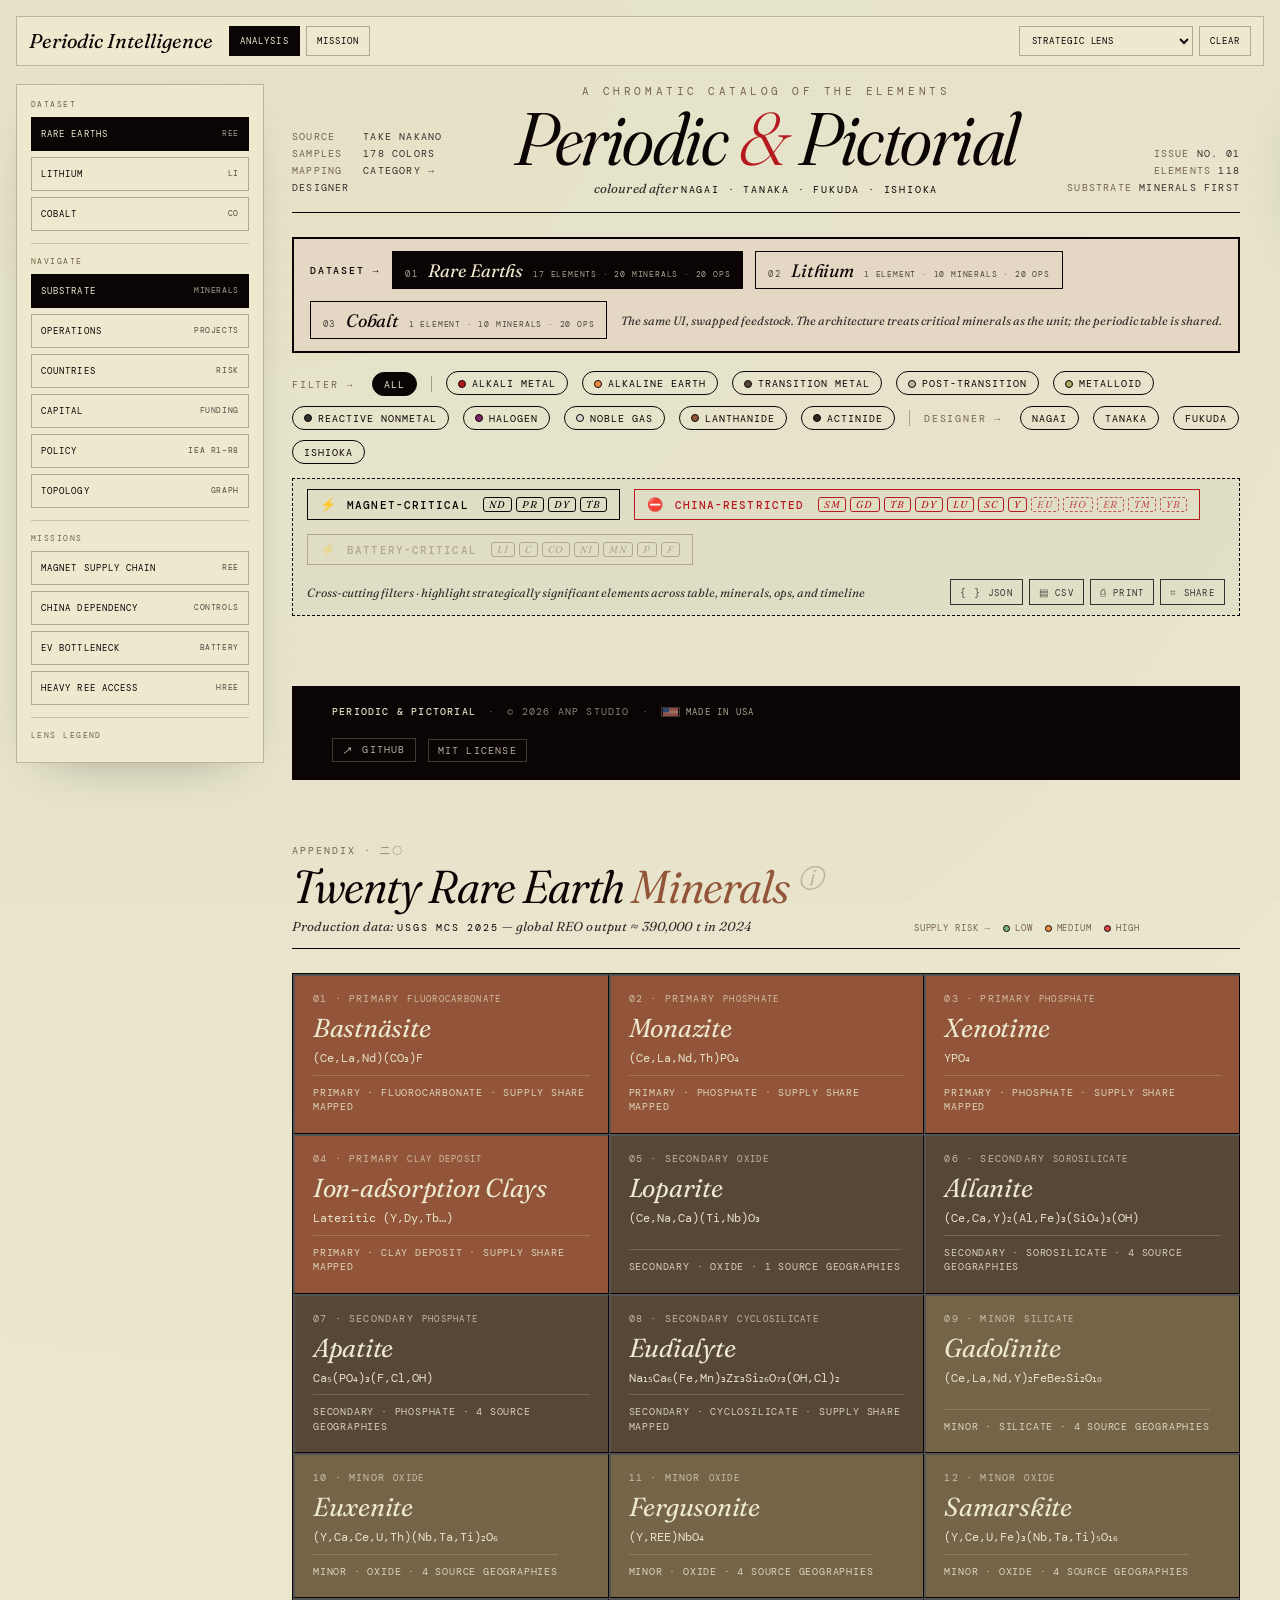
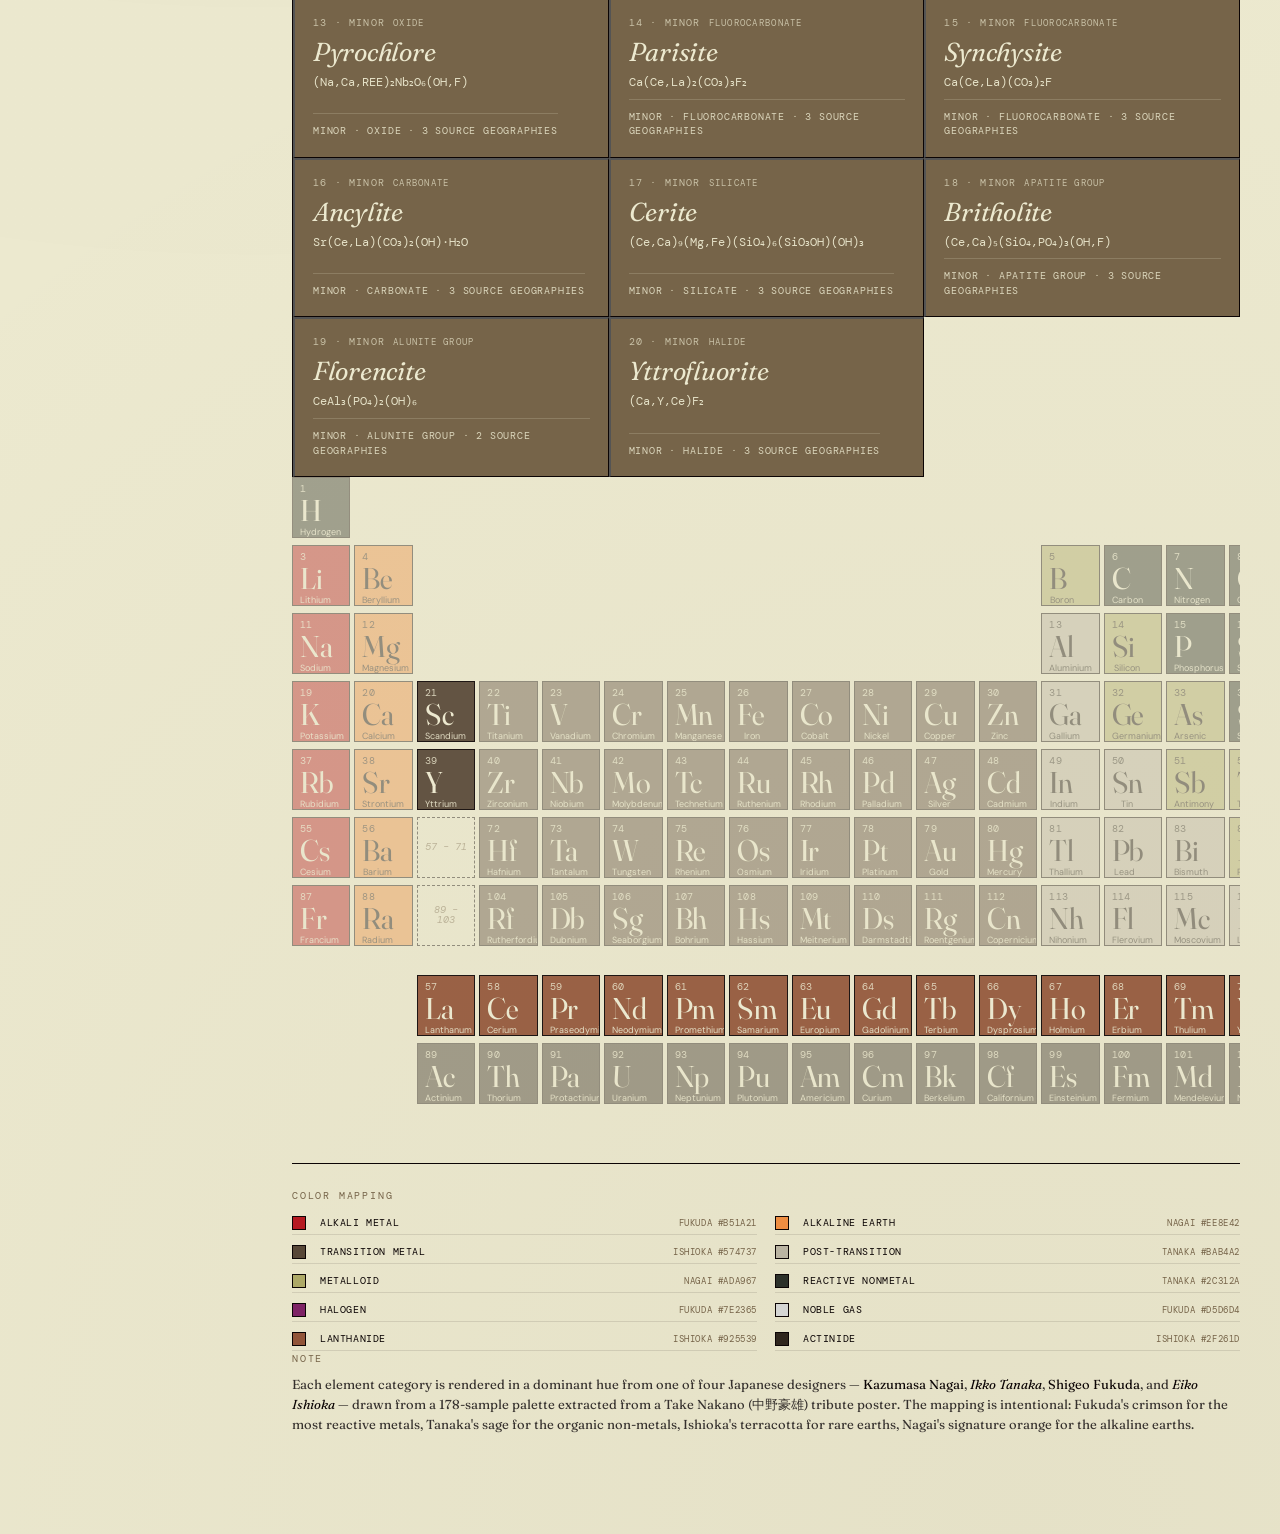
==== index.html @ 36ca702d "Fix mission flow: scroll to periodic table on activation User report: "SAME issue persists" on Heavy" ====
<!DOCTYPE html>
<html lang="en">
<head>
<meta charset="UTF-8" />
<meta name="viewport" content="width=device-width, initial-scale=1.0" />
<title>The Periodic Table — after Nakano</title>
<link rel="icon" href="data:,">
<link rel="preconnect" href="https://fonts.googleapis.com">
<link rel="preconnect" href="https://fonts.gstatic.com" crossorigin>
<link href="https://fonts.googleapis.com/css2?family=Fraunces:opsz,wght,SOFT@9..144,300..900,0..100&family=DM+Mono:wght@300;400;500&family=DM+Sans:opsz,wght@9..40,300..600&display=swap" rel="stylesheet">
<link rel="stylesheet" href="css/layout.css">
<style>
  :root {
    /* Source palette — Take Nakano poster of Nagai · Tanaka · Fukuda · Ishioka */
    --bg-paper: #ECE9CF;          /* Fukuda — vellum cream */
    --bg-paper-2: #E4D7C3;        /* Ishioka — warmer cream */
    --ink: #0B0404;               /* Nagai — deep black */
    --ink-soft: #35302D;          /* Nagai — soft warm gray */
    --ink-muted: #766449;          /* Nagai — khaki */
    --rule: #0B0404;

    /* Category colors mapped to the four designers */
    --c-alkali:     #B51A21;       /* Fukuda — crimson */
    --c-alkaline:   #EE8E42;       /* Nagai  — orange */
    --c-transition: #574737;       /* Ishioka — umber */
    --c-post:       #BAB4A2;       /* Tanaka  — warm gray */
    --c-metalloid:  #ADA967;       /* Nagai   — olive */
    --c-nonmetal:   #2C312A;       /* Tanaka  — sage */
    --c-halogen:    #7E2365;       /* Fukuda  — magenta */
    --c-noble:      #D5D6D4;       /* Fukuda  — pale gray */
    --c-lanthanide: #925539;       /* Ishioka — terracotta */
    --c-actinide:   #2F261D;       /* Ishioka — near-black brown */

    /* Text-on-color */
    --on-light: #0B0404;
    --on-dark:  #ECE9CF;
  }

  * { box-sizing: border-box; margin: 0; padding: 0; }

  html, body {
    background: var(--bg-paper);
    color: var(--ink);
    font-family: "DM Sans", system-ui, sans-serif;
    font-feature-settings: "ss01", "ss02";
    -webkit-font-smoothing: antialiased;
    text-rendering: optimizeLegibility;
  }

  body {
    min-height: 100vh;
    padding: 32px 40px 80px;
    background-image:
      radial-gradient(circle at 20% 0%, rgba(11,4,4,0.03), transparent 60%),
      radial-gradient(circle at 80% 100%, rgba(118,100,73,0.06), transparent 50%);
  }

  /* Subtle paper texture */
  body::before {
    content: "";
    position: fixed; inset: 0;
    pointer-events: none;
    background-image:
      repeating-linear-gradient(0deg,
        rgba(11,4,4,0.012) 0px, rgba(11,4,4,0.012) 1px,
        transparent 1px, transparent 3px);
    z-index: 1;
  }

  /* ======== HEADER ======== */
  .masthead {
    display: grid;
    grid-template-columns: 1fr auto 1fr;
    align-items: end;
    gap: 24px;
    padding-bottom: 16px;
    border-bottom: 1px solid var(--ink);
    margin-bottom: 24px;
    position: relative;
    z-index: 2;
  }

  .colophon {
    font-family: "DM Mono", monospace;
    font-size: 10px;
    letter-spacing: 0.12em;
    text-transform: uppercase;
    color: var(--ink-soft);
    line-height: 1.7;
  }
  .colophon .label {
    display: inline-block;
    width: 64px;
    color: var(--ink-muted);
  }

  .title-block {
    text-align: center;
    padding: 0 8px;
  }
  .super {
    font-family: "DM Mono", monospace;
    font-size: 11px;
    letter-spacing: 0.32em;
    text-transform: uppercase;
    color: var(--ink-muted);
    margin-bottom: 6px;
  }
  h1 {
    font-family: "Fraunces", serif;
    font-variation-settings: "opsz" 144, "SOFT" 30;
    font-weight: 360;
    font-size: clamp(38px, 5.8vw, 78px);
    letter-spacing: -0.02em;
    line-height: 0.92;
    font-style: italic;
  }
  h1 .amp {
    font-style: italic;
    font-weight: 300;
    color: var(--c-alkali);
  }
  .deck {
    font-family: "Fraunces", serif;
    font-variation-settings: "opsz" 14;
    font-size: 13px;
    font-style: italic;
    color: var(--ink-soft);
    margin-top: 8px;
    letter-spacing: 0.01em;
  }
  .deck .designers {
    font-style: normal;
    font-family: "DM Mono", monospace;
    font-size: 10px;
    letter-spacing: 0.18em;
    text-transform: uppercase;
    color: var(--ink);
  }

  .meta {
    text-align: right;
    font-family: "DM Mono", monospace;
    font-size: 10px;
    letter-spacing: 0.12em;
    text-transform: uppercase;
    color: var(--ink-soft);
    line-height: 1.7;
  }
  .meta .label { color: var(--ink-muted); display: inline-block; min-width: 60px; }

  /* ======== DATASET STRIP — top-level mode switcher ======== */
  .dataset-strip {
    display: flex;
    align-items: center;
    gap: 12px;
    padding: 12px 16px;
    margin-bottom: 18px;
    border: 2px solid var(--ink);
    background: var(--bg-paper-2);
    flex-wrap: wrap;
    position: relative;
    z-index: 2;
  }
  .dataset-strip-label {
    font-family: "DM Mono", monospace;
    font-size: 10px;
    letter-spacing: 0.18em;
    text-transform: uppercase;
    color: var(--ink);
    font-weight: 500;
  }
  .dataset-btn {
    display: inline-flex;
    align-items: baseline;
    gap: 10px;
    background: transparent;
    border: 1px solid var(--ink);
    padding: 7px 12px 6px;
    cursor: pointer;
    transition: all 0.18s ease;
    font-family: inherit;
    color: var(--ink);
  }
  .dataset-btn:hover {
    background: rgba(11, 4, 4, 0.06);
  }
  .dataset-btn.active {
    background: var(--ink);
    color: var(--bg-paper);
  }
  .dataset-btn .ds-tag {
    font-family: "DM Mono", monospace;
    font-size: 9px;
    letter-spacing: 0.16em;
    opacity: 0.7;
  }
  .dataset-btn .ds-name {
    font-family: "Fraunces", serif;
    font-style: italic;
    font-variation-settings: "opsz" 24;
    font-size: 18px;
    letter-spacing: -0.01em;
  }
  .dataset-btn .ds-meta {
    font-family: "DM Mono", monospace;
    font-size: 8px;
    letter-spacing: 0.1em;
    text-transform: uppercase;
    opacity: 0.7;
  }
  .dataset-strip-note {
    font-family: "Fraunces", serif;
    font-style: italic;
    font-variation-settings: "opsz" 14;
    font-size: 12px;
    color: var(--ink-soft);
    margin-left: auto;
    flex: 1;
    text-align: right;
    min-width: 240px;
  }
  @media (max-width: 720px) {
    .dataset-strip-note { text-align: left; }
  }

  /* ======== FILTERS ======== */
  .controls {
    display: flex;
    flex-wrap: wrap;
    align-items: baseline;
    gap: 10px 14px;
    margin-bottom: 22px;
    position: relative;
    z-index: 2;
  }
  .controls-label {
    font-family: "DM Mono", monospace;
    font-size: 10px;
    letter-spacing: 0.18em;
    text-transform: uppercase;
    color: var(--ink-muted);
    margin-right: 4px;
  }
  .pill {
    cursor: pointer;
    background: transparent;
    border: 1px solid var(--ink);
    color: var(--ink);
    font-family: "DM Mono", monospace;
    font-size: 10px;
    letter-spacing: 0.1em;
    text-transform: uppercase;
    padding: 5px 11px 4px;
    border-radius: 999px;
    transition: all 0.18s ease;
    display: inline-flex;
    align-items: center;
    gap: 6px;
  }
  .pill:hover { background: var(--ink); color: var(--bg-paper); }
  .pill.active {
    background: var(--ink);
    color: var(--bg-paper);
  }
  .pill .swatch {
    width: 8px; height: 8px;
    border-radius: 50%;
    background: var(--swatch, currentColor);
    border: 1px solid currentColor;
  }
  .controls-divider {
    width: 1px; height: 16px; background: var(--ink); opacity: 0.3;
    align-self: center;
  }

  /* Magnet-critical filter bar — sits below standard filters */
  .magnet-bar {
    display: flex;
    align-items: center;
    gap: 14px;
    margin: -8px 0 22px;
    padding: 10px 14px;
    border: 1px dashed var(--ink);
    background: rgba(11, 4, 4, 0.025);
    position: relative;
    z-index: 2;
    flex-wrap: wrap;
  }
  .magnet-btn {
    display: inline-flex;
    align-items: center;
    gap: 10px;
    background: transparent;
    border: 1px solid var(--ink);
    color: var(--ink);
    font-family: "DM Mono", monospace;
    font-size: 11px;
    letter-spacing: 0.1em;
    text-transform: uppercase;
    padding: 7px 12px;
    cursor: pointer;
    transition: all 0.18s ease;
  }
  .magnet-btn:hover { background: var(--ink); color: var(--bg-paper); }
  .magnet-btn.active { background: var(--ink); color: var(--bg-paper); }
  .magnet-btn.active .me {
    background: var(--bg-paper);
    color: var(--ink);
    border-color: var(--bg-paper);
  }
  .magnet-btn.active .me-pending {
    background: transparent;
    color: var(--bg-paper);
    border: 1px dashed var(--bg-paper);
  }
  .china-btn {
    border-color: #B51A21;       /* Fukuda crimson — signals restriction */
    color: #B51A21;
  }
  .china-btn:hover {
    background: #B51A21;
    color: var(--bg-paper);
  }
  .china-btn.active {
    background: #B51A21;
    color: var(--bg-paper);
    border-color: #B51A21;
  }
  .china-btn .me { border-color: currentColor; }
  .china-btn .me-pending {
    border-style: dashed;
    opacity: 0.7;
  }

  .export-cluster {
    display: inline-flex;
    margin-left: auto;
    align-self: center;
    gap: 6px;
  }
  .export-btn {
    display: inline-flex;
    align-items: center;
    gap: 6px;
    background: transparent;
    border: 1px solid var(--ink-soft);
    color: var(--ink-soft);
    font-family: "DM Mono", monospace;
    font-size: 9px;
    letter-spacing: 0.14em;
    text-transform: uppercase;
    padding: 6px 9px 5px;
    cursor: pointer;
    transition: all 0.15s ease;
  }
  .export-btn:hover { background: var(--ink-soft); color: var(--bg-paper); }
  .export-btn .ec-icon { font-size: 10px; opacity: 0.85; }
  .export-btn.copied {
    background: var(--c-nonmetal);
    color: var(--bg-paper);
    border-color: var(--c-nonmetal);
  }
  .magnet-icon {
    font-size: 13px;
    line-height: 1;
  }
  .magnet-label {
    font-weight: 500;
  }
  .magnet-elements {
    display: inline-flex;
    gap: 4px;
    margin-left: 4px;
  }
  .me {
    display: inline-block;
    padding: 2px 5px 1px;
    border: 1px solid currentColor;
    border-radius: 3px;
    font-size: 10px;
    font-family: "Fraunces", serif;
    font-style: italic;
    line-height: 1;
    transition: all 0.18s ease;
  }
  .magnet-note {
    font-family: "Fraunces", serif;
    font-variation-settings: "opsz" 14;
    font-style: italic;
    font-size: 12px;
    color: var(--ink-soft);
  }
  @media (max-width: 720px) {
    .magnet-bar { flex-direction: column; align-items: flex-start; gap: 6px; }
    .magnet-note { font-size: 11px; }
  }

  /* ======== TABLE GRID ======== */
  .table-wrap {
    position: relative;
    z-index: 2;
    overflow-x: auto;
    padding-bottom: 8px;
  }
  .ptable {
    display: grid;
    grid-template-columns: repeat(18, minmax(58px, 1fr));
    grid-template-rows: repeat(7, minmax(64px, auto)) 18px repeat(2, minmax(64px, auto));
    gap: 4px;
    min-width: 1120px;
  }

  /* Column header markers */
  .group-label {
    grid-row: 8;
    font-family: "DM Mono", monospace;
    font-size: 9px;
    letter-spacing: 0.1em;
    color: var(--ink-muted);
    text-align: center;
    align-self: center;
  }

  /* Element cells */
  .el {
    position: relative;
    aspect-ratio: 1 / 1.05;
    padding: 6px 7px 7px;
    cursor: pointer;
    border: 1px solid var(--ink);
    background: var(--cell-bg, #fff);
    color: var(--cell-fg, var(--ink));
    transition: transform 0.18s cubic-bezier(0.2, 0.8, 0.3, 1.1),
                box-shadow 0.18s ease,
                opacity 0.2s ease,
                filter 0.2s ease;
    display: flex;
    flex-direction: column;
    justify-content: space-between;
    overflow: hidden;
    user-select: none;
  }
  .el .num {
    font-family: "DM Mono", monospace;
    font-size: 10px;
    line-height: 1;
    opacity: 0.85;
    letter-spacing: 0.02em;
  }
  .el .sym {
    font-family: "Fraunces", serif;
    font-variation-settings: "opsz" 144;
    font-weight: 400;
    font-size: clamp(20px, 2.4vw, 30px);
    letter-spacing: -0.01em;
    line-height: 1;
    text-align: center;
    margin: 2px 0;
  }
  .el .nm {
    font-family: "DM Sans", sans-serif;
    font-size: 9px;
    text-align: center;
    line-height: 1.05;
    opacity: 0.92;
    overflow: hidden;
    text-overflow: ellipsis;
    white-space: nowrap;
  }
  .el .mass {
    font-family: "DM Mono", monospace;
    font-size: 8px;
    text-align: center;
    opacity: 0.7;
    line-height: 1;
    margin-top: 2px;
  }

  .el:hover {
    transform: translateY(-2px) scale(1.04);
    z-index: 4;
    box-shadow:
      0 12px 28px -8px rgba(11,4,4,0.35),
      0 0 0 1px var(--ink);
  }

  .el.dimmed { opacity: 0.18; filter: saturate(0.4); }

  .el.selected {
    transform: scale(1.06);
    z-index: 5;
    box-shadow:
      0 0 0 2px var(--ink),
      0 0 0 4px var(--bg-paper),
      0 16px 36px -10px rgba(11,4,4,0.5);
  }

  /* Lanth/Act marker rows */
  .placeholder {
    border: 1px dashed var(--ink);
    background: transparent;
    color: var(--ink-muted);
    cursor: default;
    opacity: 0.5;
  }
  .placeholder:hover { transform: none; box-shadow: none; }
  .placeholder .sym {
    font-family: "DM Mono", monospace;
    font-size: 10px;
    font-style: italic;
    text-align: center;
    margin: auto 0;
  }

  /* Period numbers (left side) */
  .period-num {
    grid-column: 1;
    font-family: "DM Mono", monospace;
    font-size: 10px;
    color: var(--ink-muted);
    align-self: center;
    justify-self: end;
    padding-right: 4px;
    pointer-events: none;
  }

  /* ======== DETAIL PANEL ======== */
  .detail-overlay {
    position: fixed;
    inset: 0;
    background: rgba(11, 4, 4, 0.55);
    backdrop-filter: blur(2px);
    z-index: 50;
    opacity: 0;
    pointer-events: none;
    transition: opacity 0.25s ease;
  }
  .detail-overlay.open { opacity: 1; pointer-events: auto; }

  .detail-panel,
  .section-detail-panel {
    position: fixed;
    top: 50%;
    left: 50%;
    transform: translate(-50%, -48%) scale(0.96);
    background: var(--bg-paper);
    border: 1px solid var(--ink);
    width: min(640px, 92vw);
    max-height: 86vh;
    overflow-y: auto;
    z-index: 51;
    opacity: 0;
    pointer-events: none;
    transition: all 0.3s cubic-bezier(0.2, 0.8, 0.3, 1.1);
    box-shadow: 0 30px 80px -20px rgba(11,4,4,0.5);
  }
  .detail-panel.open,
  .section-detail-panel.open {
    opacity: 1;
    pointer-events: auto;
    transform: translate(-50%, -50%) scale(1);
  }

  /* === Section-detail panel (about-this-section card) === */
  .sd-header {
    padding: 36px 36px 22px;
    border-bottom: 1px solid var(--ink);
  }
  .sd-eyebrow {
    font-family: "DM Mono", monospace;
    font-size: 9px;
    letter-spacing: 0.22em;
    text-transform: uppercase;
    color: var(--ink-muted);
    margin-bottom: 8px;
  }
  .sd-title {
    font-family: "Fraunces", serif;
    font-style: italic;
    font-variation-settings: "opsz" 72, "SOFT" 20;
    font-size: 38px;
    line-height: 1.05;
    letter-spacing: -0.02em;
    margin: 0 0 12px;
    color: var(--ink);
  }
  .sd-title .accent { color: #574737; font-style: italic; }
  .sd-deck {
    font-family: "Fraunces", serif;
    font-variation-settings: "opsz" 14;
    font-size: 14px;
    line-height: 1.5;
    color: var(--ink-soft);
    letter-spacing: -0.005em;
  }
  .sd-body { padding: 24px 36px 36px; display: flex; flex-direction: column; gap: 22px; }
  .sd-block {
    display: flex;
    flex-direction: column;
    gap: 6px;
  }
  .sd-block-head {
    font-family: "DM Mono", monospace;
    font-size: 9px;
    letter-spacing: 0.18em;
    text-transform: uppercase;
    color: var(--ink-muted);
  }
  .sd-block-body {
    font-family: "Fraunces", serif;
    font-variation-settings: "opsz" 14;
    font-size: 13.5px;
    line-height: 1.55;
    color: var(--ink);
    letter-spacing: -0.003em;
  }
  .sd-fact-grid {
    display: grid;
    grid-template-columns: repeat(auto-fit, minmax(140px, 1fr));
    gap: 0;
    border-top: 1px solid rgba(11,4,4,0.14);
    border-left: 1px solid rgba(11,4,4,0.14);
  }
  .sd-fact {
    border-right: 1px solid rgba(11,4,4,0.14);
    border-bottom: 1px solid rgba(11,4,4,0.14);
    padding: 12px 14px;
    display: flex;
    flex-direction: column;
    gap: 4px;
  }
  .sd-fact .k {
    font-family: "DM Mono", monospace;
    font-size: 8px;
    letter-spacing: 0.16em;
    text-transform: uppercase;
    color: var(--ink-muted);
  }
  .sd-fact .v {
    font-family: "Fraunces", serif;
    font-style: italic;
    font-variation-settings: "opsz" 36;
    font-size: 22px;
    letter-spacing: -0.01em;
    color: var(--ink);
  }
  .sd-bullets {
    list-style: none;
    padding: 0;
    margin: 0;
    display: flex;
    flex-direction: column;
    gap: 10px;
  }
  .sd-bullets li {
    display: grid;
    grid-template-columns: 16px 1fr;
    gap: 10px;
    font-family: "Fraunces", serif;
    font-variation-settings: "opsz" 14;
    font-size: 13px;
    line-height: 1.5;
    color: var(--ink);
  }
  .sd-bullets li::before {
    content: "→";
    font-style: italic;
    font-size: 14px;
    color: var(--ink-muted);
    line-height: 1.4;
  }
  .sd-bullets strong {
    font-family: "DM Mono", monospace;
    font-size: 11px;
    letter-spacing: 0.04em;
    font-style: normal;
    margin-right: 4px;
  }

  /* Clickable section-title affordance — small ⓘ badge appears on hover */
  .section-title-clickable {
    cursor: pointer;
    position: relative;
    display: inline-block;
    transition: color 0.15s ease;
  }
  .section-title-clickable::after {
    content: "ⓘ";
    font-family: "DM Mono", monospace;
    font-size: 0.55em;
    color: var(--ink-muted);
    margin-left: 0.35em;
    vertical-align: super;
    opacity: 0.4;
    transition: opacity 0.15s ease, color 0.15s ease;
  }
  .section-title-clickable:hover::after { opacity: 1; color: #574737; }
  .section-title-clickable:hover { color: var(--ink); }

  .detail-header {
    display: grid;
    grid-template-columns: 200px 1fr;
    gap: 0;
    border-bottom: 1px solid var(--ink);
  }
  .detail-symbol {
    background: var(--cell-bg);
    color: var(--cell-fg);
    padding: 24px 16px;
    text-align: center;
    border-right: 1px solid var(--ink);
    display: flex;
    flex-direction: column;
    justify-content: center;
    align-items: center;
    gap: 6px;
  }
  .detail-symbol .num {
    font-family: "DM Mono", monospace;
    font-size: 12px;
    letter-spacing: 0.08em;
  }
  .detail-symbol .sym {
    font-family: "Fraunces", serif;
    font-variation-settings: "opsz" 144;
    font-weight: 350;
    font-size: 80px;
    line-height: 1;
    letter-spacing: -0.02em;
  }
  .detail-symbol .mass {
    font-family: "DM Mono", monospace;
    font-size: 11px;
    opacity: 0.85;
    max-width: 100%;
    overflow-wrap: anywhere;
  }
  .detail-symbol.mineral-detail .sym {
    font-size: 54px;
  }
  .detail-symbol.mineral-detail .mass {
    font-size: 10px;
    line-height: 1.35;
  }

  .detail-name {
    padding: 24px 28px;
    display: flex;
    flex-direction: column;
    justify-content: center;
  }
  .detail-name .super {
    font-family: "DM Mono", monospace;
    font-size: 10px;
    letter-spacing: 0.18em;
    text-transform: uppercase;
    color: var(--ink-muted);
    margin-bottom: 6px;
  }
  .detail-name h2 {
    font-family: "Fraunces", serif;
    font-variation-settings: "opsz" 36;
    font-weight: 380;
    font-style: italic;
    font-size: 36px;
    line-height: 1;
    letter-spacing: -0.01em;
  }
  .detail-name .designer-tag {
    margin-top: 14px;
    font-family: "DM Mono", monospace;
    font-size: 10px;
    letter-spacing: 0.12em;
    text-transform: uppercase;
    color: var(--ink-soft);
    display: flex;
    align-items: center;
    gap: 8px;
  }
  .detail-name .designer-tag .dot {
    width: 10px; height: 10px; border-radius: 50%;
    border: 1px solid var(--ink);
    background: var(--cell-bg);
  }

  .detail-body {
    padding: 24px 28px 28px;
    display: grid;
    grid-template-columns: repeat(2, 1fr);
    gap: 18px 28px;
  }
  .field {
    display: flex;
    flex-direction: column;
    gap: 4px;
    border-top: 1px solid rgba(11,4,4,0.15);
    padding-top: 12px;
  }
  .field .k {
    font-family: "DM Mono", monospace;
    font-size: 9px;
    letter-spacing: 0.16em;
    text-transform: uppercase;
    color: var(--ink-muted);
  }
  .field .v {
    font-family: "Fraunces", serif;
    font-variation-settings: "opsz" 14;
    font-size: 16px;
    color: var(--ink);
  }
  .field .v.mono {
    font-family: "DM Mono", monospace;
    font-size: 13px;
  }

  .detail-close {
    position: absolute;
    top: 12px; right: 12px;
    background: transparent;
    border: 1px solid var(--ink);
    width: 28px; height: 28px;
    border-radius: 50%;
    cursor: pointer;
    font-family: "DM Mono", monospace;
    font-size: 14px;
    color: var(--ink);
    display: flex; align-items: center; justify-content: center;
    transition: all 0.15s ease;
    z-index: 2;
  }
  .detail-close:hover { background: var(--ink); color: var(--bg-paper); }

  /* ======== LEGEND / FOOTER ======== */
  footer {
    margin-top: 48px;
    padding-top: 24px;
    border-top: 1px solid var(--ink);
    display: grid;
    grid-template-columns: 1.1fr 1fr;
    gap: 40px;
    position: relative;
    z-index: 2;
  }

  .legend-grid {
    display: grid;
    grid-template-columns: repeat(2, 1fr);
    gap: 6px 18px;
  }
  .legend-row {
    display: grid;
    grid-template-columns: 18px 1fr auto;
    gap: 10px;
    align-items: center;
    padding: 4px 0;
    font-family: "DM Mono", monospace;
    font-size: 10px;
    letter-spacing: 0.06em;
    text-transform: uppercase;
    border-bottom: 1px solid rgba(11,4,4,0.1);
  }
  .legend-row .chip {
    width: 14px; height: 14px;
    border: 1px solid var(--ink);
  }
  .legend-row .name { color: var(--ink); }
  .legend-row .src { color: var(--ink-muted); font-size: 9px; }

  .source-block {
    font-family: "Fraunces", serif;
    font-variation-settings: "opsz" 14;
    font-size: 13px;
    line-height: 1.55;
    color: var(--ink-soft);
  }
  .source-block .label {
    display: block;
    font-family: "DM Mono", monospace;
    font-size: 10px;
    letter-spacing: 0.18em;
    text-transform: uppercase;
    color: var(--ink-muted);
    margin-bottom: 8px;
  }
  .source-block strong { color: var(--ink); font-weight: 400; }
  .source-block em { color: var(--ink); }

  /* ======== PERIODIC INTELLIGENCE SHELL ======== */
  body.pi-shell {
    padding-top: 84px;
    padding-left: 292px;
  }
  .pi-topbar,
  .pi-left-panel,
  .pi-bottom-strip {
    position: fixed;
    z-index: 42;
    border: 1px solid rgba(11,4,4,0.22);
    background: rgba(236,233,207,0.94);
    backdrop-filter: blur(10px);
    -webkit-backdrop-filter: blur(10px);
    box-shadow: 0 18px 50px -34px rgba(11,4,4,0.48);
  }
  .pi-topbar {
    top: 16px;
    left: 16px;
    right: 16px;
    min-height: 50px;
    display: grid;
    grid-template-columns: auto 1fr auto;
    align-items: center;
    gap: 16px;
    padding: 8px 12px;
  }
  .pi-brand {
    font-family: "Fraunces", serif;
    font-style: italic;
    font-size: 20px;
    line-height: 1;
    white-space: nowrap;
  }
  .pi-mode-switch,
  .pi-top-actions,
  .pi-entry-actions,
  .pi-mission-list,
  .pi-panel-list {
    display: flex;
    gap: 6px;
    flex-wrap: wrap;
    align-items: center;
  }
  .pi-chip,
  .pi-nav-btn,
  .pi-mission-btn,
  .pi-entry-btn,
  .pi-clear-btn,
  .pi-breadcrumb-btn,
  .detail-tab {
    border: 1px solid rgba(11,4,4,0.28);
    background: transparent;
    color: var(--ink);
    cursor: pointer;
    font-family: "DM Mono", monospace;
    font-size: 9px;
    letter-spacing: 0.12em;
    text-transform: uppercase;
    transition: background 0.15s ease, color 0.15s ease, border-color 0.15s ease, opacity 0.15s ease;
  }
  .pi-chip,
  .pi-clear-btn {
    min-height: 30px;
    padding: 7px 10px;
  }
  .pi-chip:hover,
  .pi-nav-btn:hover,
  .pi-mission-btn:hover,
  .pi-entry-btn:hover,
  .pi-clear-btn:hover,
  .pi-breadcrumb-btn:hover,
  .detail-tab:hover {
    background: rgba(11,4,4,0.07);
    border-color: var(--ink);
  }
  .pi-chip.active,
  .pi-nav-btn.active,
  .pi-mission-btn.active,
  .pi-entry-btn.active,
  .detail-tab.active {
    background: var(--ink);
    color: var(--bg-paper);
    border-color: var(--ink);
  }
  .pi-lens-select {
    min-height: 30px;
    max-width: 210px;
    border: 1px solid rgba(11,4,4,0.28);
    background: transparent;
    color: var(--ink);
    font-family: "DM Mono", monospace;
    font-size: 9px;
    letter-spacing: 0.1em;
    text-transform: uppercase;
    padding: 0 8px;
  }
  .pi-left-panel {
    top: 84px;
    left: 16px;
    width: 248px;
    max-height: calc(100vh - 136px);
    overflow-y: auto;
    padding: 14px;
  }
  .pi-block {
    border-top: 1px solid rgba(11,4,4,0.16);
    padding-top: 12px;
    margin-top: 12px;
  }
  .pi-block:first-child {
    border-top: 0;
    padding-top: 0;
    margin-top: 0;
  }
  .pi-block-label,
  .pi-lens-legend-label {
    font-family: "DM Mono", monospace;
    font-size: 8px;
    letter-spacing: 0.18em;
    text-transform: uppercase;
    color: var(--ink-muted);
    margin-bottom: 8px;
  }
  .pi-entry-actions,
  .pi-mission-list,
  .pi-panel-list {
    flex-direction: column;
    align-items: stretch;
  }
  .pi-entry-btn,
  .pi-nav-btn,
  .pi-mission-btn {
    min-height: 34px;
    padding: 7px 9px;
    text-align: left;
    display: flex;
    justify-content: space-between;
    align-items: center;
    gap: 8px;
  }
  .pi-entry-btn .meta,
  .pi-nav-btn .meta,
  .pi-mission-btn .meta {
    font-size: 8px;
    color: inherit;
    opacity: 0.68;
    letter-spacing: 0.08em;
  }
  .pi-lens-legend {
    display: none;
    gap: 6px;
    flex-wrap: wrap;
    padding-top: 8px;
  }
  body.pi-lens-active .pi-lens-legend { display: flex; }
  .pi-lens-key {
    display: inline-flex;
    align-items: center;
    gap: 5px;
    font-family: "DM Mono", monospace;
    font-size: 8px;
    letter-spacing: 0.08em;
    color: var(--ink-soft);
  }
  .pi-lens-key::before {
    content: "";
    width: 14px;
    height: 3px;
    background: var(--lens-color, var(--ink));
    display: inline-block;
  }
  .pi-bottom-strip {
    left: 292px;
    right: 16px;
    bottom: 16px;
    min-height: 38px;
    display: flex;
    align-items: center;
    gap: 8px;
    padding: 8px 10px;
    font-family: "DM Mono", monospace;
    font-size: 9px;
    letter-spacing: 0.12em;
    text-transform: uppercase;
    color: var(--ink-muted);
  }
  .pi-state-item {
    display: inline-flex;
    align-items: baseline;
    gap: 6px;
    padding: 4px 8px;
    border: 1px solid rgba(11,4,4,0.18);
    background: rgba(236,233,207,0.72);
    white-space: nowrap;
  }
  .pi-state-label {
    color: var(--ink-muted);
    font-size: 8px;
  }
  .pi-state-value {
    color: var(--ink);
    font-size: 9px;
    letter-spacing: 0.08em;
  }
  .pi-breadcrumb-btn {
    padding: 4px 7px;
    font-size: 8px;
  }
  .pi-breadcrumb-current {
    color: var(--ink);
  }

  /* Focused-chrome rules: applied ONLY in mission mode. Analysis mode (the default)
     keeps the editorial masthead, dataset strip, controls, magnet bar, and legacy
     footer visible — visual identity is preserved per PRD non-goal "Do not redesign
     full visual identity". The substrate panel still renders BELOW the masthead
     as the meaningful primary surface. */
  body.pi-shell.pi-mode-mission .masthead,
  body.pi-shell.pi-mode-mission .dataset-strip,
  body.pi-shell.pi-mode-mission .controls,
  body.pi-shell.pi-mode-mission .magnet-bar,
  body.pi-shell.pi-mode-mission footer:not(.site-footer) {
    display: none;
  }
  body.pi-shell .table-wrap,
  body.pi-shell .minerals-section,
  body.pi-shell .ops-section,
  body.pi-shell .stats-bar,
  body.pi-shell .xds-section,
  body.pi-shell .iea-section,
  body.pi-shell .kg-section,
  body.pi-shell .colophon-bar,
  body.pi-shell .sticky-util,
  body.pi-shell footer:not(.site-footer) {
    display: none;
  }
  /* The legacy color-mapping <footer> (legend + designer note) is logically a caption
     to the periodic table — only show it on the substrate panel where the table appears. */
  body.pi-panel-substrate footer:not(.site-footer) { display: block; }
  /* Substrate panel = the doctrine default. Mineral cards are the PRIMARY object;
     periodic table is the REFERENCE LAYER. Both visible, but minerals lead. */
  body.pi-panel-substrate #center-canvas {
    display: flex;
    flex-direction: column;
  }
  /* Render order inside #center-canvas (flex column):
       masthead, dataset-strip, controls, magnet-bar         (default order: 0)
       minerals-section                                      (order: 1)  ← primary
       table-wrap                                            (order: 2)  ← reference
       legacy color-mapping <footer> (legend + designer note) (order: 3)  ← caption to the table
     Without an explicit order on the legacy footer it would default to 0 and
     render ABOVE the substrate, which is what the "footer in the middle" bug was. */
  body.pi-panel-substrate .minerals-section          { order: 1; }
  body.pi-panel-substrate .table-wrap                { order: 2; opacity: 0.92; }
  body.pi-panel-substrate footer:not(.site-footer)   { order: 3; }
  /* In substrate's resting state (no mineral or op selected), softly de-emphasize
     non-REE cells so the periodic table reads as a reference grid, not the headline.
     Lanthanides + Sc (21) + Y (39) keep full prominence; everything else dims.
     :has(.el.featured) matches once any selection adds the featured class — at which
     point the existing selectMineral/selectOperation styling takes over and our
     rest-state rule auto-disables. No JS toggling needed. */
  body.pi-panel-substrate .ptable:not(:has(.el.featured)) .el:not([data-cat="lanthanide"]):not([data-n="21"]):not([data-n="39"]) {
    opacity: 0.42;
    transition: opacity 0.3s ease;
  }
  body.pi-panel-substrate .el { transition: opacity 0.25s ease; }
  body.pi-panel-substrate .table-wrap,
  body.pi-panel-substrate .minerals-section,
  body.pi-panel-minerals .minerals-section,
  body.pi-panel-operations .ops-section,
  body.pi-panel-timeline .ops-section,
  body.pi-panel-capital .ops-section,
  body.pi-panel-countries .ops-section,
  body.pi-panel-stats .stats-bar,
  body.pi-panel-cross-capital .xds-section,
  body.pi-panel-iea .iea-section,
  body.pi-panel-topology .kg-section {
    display: block;
  }
  body.pi-panel-operations .timeline-block,
  body.pi-panel-operations .capital-block,
  body.pi-panel-operations .country-block,
  body.pi-panel-timeline .ops-grid,
  body.pi-panel-timeline .capital-block,
  body.pi-panel-timeline .country-block,
  body.pi-panel-capital .timeline-block,
  body.pi-panel-capital .ops-grid,
  body.pi-panel-capital .country-block,
  body.pi-panel-countries .timeline-block,
  body.pi-panel-countries .ops-grid,
  body.pi-panel-countries .capital-block {
    display: none !important;
  }
  body.pi-panel-capital .capital-block,
  body.pi-panel-countries .country-block {
    display: block !important;
  }

  body.pi-shell .mineral-card .note,
  body.pi-shell .mineral-card .stat-row,
  body.pi-shell .op-card .note,
  body.pi-shell .op-card .operator-line,
  body.pi-shell .op-card .stat-row,
  body.pi-shell .op-card .country-row,
  body.pi-shell .op-card .ree-row {
    display: none;
  }
  body.pi-shell .mineral-card,
  body.pi-shell .op-card {
    min-height: 0;
  }
  body.pi-shell .op-card.has-funding {
    padding-top: 12px;
  }
  body.pi-shell .op-card .funding-badge {
    position: static;
    width: 100%;
    margin-bottom: 8px;
  }

  body.pi-mode-mission .el:not(.pi-mission-hit),
  body.pi-mode-mission .kg-node:not(.pi-mission-hit) {
    opacity: 0.18;
    filter: saturate(0.55);
  }
  body.pi-mode-mission .mineral-card:not(.pi-mission-hit),
  body.pi-mode-mission .op-card:not(.pi-mission-hit),
  body.pi-mode-mission .tl-chip:not(.pi-mission-hit) {
    display: none;
  }
  .el.pi-mission-hit,
  .mineral-card.pi-mission-hit,
  .op-card.pi-mission-hit,
  .tl-chip.pi-mission-hit,
  .kg-node.pi-mission-hit {
    outline: 2px solid rgba(181,26,33,0.72);
    outline-offset: 2px;
  }
  .el.pi-lens-high,
  .mineral-card.pi-lens-high,
  .op-card.pi-lens-high {
    box-shadow: 0 0 0 3px rgba(181,26,33,0.28), 0 12px 34px -24px rgba(11,4,4,0.45);
  }
  .el.pi-lens-medium,
  .mineral-card.pi-lens-medium,
  .op-card.pi-lens-medium {
    box-shadow: 0 0 0 3px rgba(238,142,66,0.28), 0 12px 34px -24px rgba(11,4,4,0.45);
  }
  .el.pi-lens-low,
  .mineral-card.pi-lens-low,
  .op-card.pi-lens-low {
    box-shadow: 0 0 0 3px rgba(90,138,110,0.24), 0 12px 34px -24px rgba(11,4,4,0.36);
  }
  .el.pi-lens-capital,
  .op-card.pi-lens-capital {
    box-shadow: 0 0 0 3px rgba(35,85,151,0.26), 0 12px 34px -24px rgba(11,4,4,0.42);
  }
  .el.pi-lens-substitution,
  .op-card.pi-lens-substitution {
    box-shadow: 0 0 0 3px rgba(126,35,101,0.30), 0 12px 34px -24px rgba(11,4,4,0.42);
  }

  body.pi-shell .detail-panel {
    top: 84px;
    right: 16px;
    left: auto;
    width: min(470px, calc(100vw - 32px));
    max-height: calc(100vh - 118px);
    transform: translateX(110%);
    opacity: 1;
    transition: transform 0.28s cubic-bezier(0.2, 0.8, 0.3, 1), box-shadow 0.28s ease;
  }
  body.pi-shell .detail-overlay {
    z-index: 41;
  }
  body.pi-shell .detail-panel.open {
    transform: translateX(0);
  }
  body.pi-shell .detail-header {
    grid-template-columns: 148px 1fr;
  }
  body.pi-shell .detail-symbol .sym {
    font-size: 58px;
  }
  body.pi-shell .detail-name h2 {
    font-size: 30px;
    line-height: 1.05;
  }
  .detail-tabs {
    display: none;
    gap: 6px;
    border-bottom: 1px solid rgba(11,4,4,0.18);
    padding: 10px 12px;
  }
  .detail-tabs.visible {
    display: flex;
  }
  .detail-tab {
    padding: 7px 9px;
  }
  .detail-tab-panel {
    display: none;
    flex-direction: column;
    gap: 14px;
  }
  .detail-tab-panel.active {
    display: contents;
  }
  body.pi-shell .detail-body {
    grid-template-columns: 1fr;
    gap: 14px;
  }
  body.pi-focus .masthead,
  body.pi-focus .dataset-strip,
  body.pi-focus .table-wrap,
  body.pi-focus .controls,
  body.pi-focus .magnet-bar,
  body.pi-focus .minerals-section,
  body.pi-focus .ops-section,
  body.pi-focus .stats-bar,
  body.pi-focus .xds-section,
  body.pi-focus .iea-section,
  body.pi-focus .kg-section {
    transition: opacity 0.2s ease, filter 0.2s ease;
    opacity: 0.46;
    filter: saturate(0.78);
  }

  /* Responsive tweaks */
  @media (max-width: 900px) {
    body,
    body.pi-shell { padding: 84px 16px 80px; }
    .pi-topbar {
      grid-template-columns: 1fr;
      align-items: stretch;
      gap: 8px;
    }
    .pi-left-panel {
      position: relative;
      top: auto;
      left: auto;
      width: 100%;
      /* Cap height at narrow viewports so the navigation panel doesn't take
         1000+ pixels of vertical space pushing the substrate landing way
         below the fold. Internal scroll keeps the full nav reachable. */
      max-height: 220px;
      overflow-y: auto;
      margin-bottom: 16px;
      scrollbar-width: thin;
    }
    /* On narrow viewports, hide the missions block in analysis mode (visible
       via the Mission tab when needed) and tighten the nav block padding. */
    body.pi-mode-analysis .pi-left-panel .pi-block-missions { display: none; }
    .pi-bottom-strip {
      left: 8px;
      right: 8px;
      bottom: 8px;
      overflow-x: auto;
    }
    .masthead { grid-template-columns: 1fr; text-align: left; }
    .title-block { text-align: left; }
    .meta { text-align: left; }
    footer { grid-template-columns: 1fr; }
    body.pi-shell .detail-panel {
      top: 80px;
      right: 8px;
      width: calc(100vw - 16px);
      max-height: calc(100vh - 104px);
    }
    .detail-header { grid-template-columns: 1fr; }
    .detail-symbol { border-right: none; border-bottom: 1px solid var(--ink); }
    .detail-body { grid-template-columns: 1fr; }
  }

  /* ======== PRINT STYLESHEET ========
     Optimized for A4/Letter portrait. Hides interactive controls, expands
     accordions, forces a full read of the data without UI chrome. */
  @media print {
    @page { size: A4 portrait; margin: 14mm 12mm 16mm; }

    body {
      padding: 0;
      background: #fff;
      color: #000;
      font-size: 10pt;
    }
    body::before { display: none; }

    /* Hide interactive UI */
    .controls,
    .magnet-bar,
    .timeline-toggle,
    .country-sort,
    .clear-btn,
    .export-cluster,
    .detail-overlay,
    .detail-panel,
    .ca-chevron {
      display: none !important;
    }

    /* Ensure all accordion rows are open */
    .ca-row .ca-body { max-height: none !important; }

    /* Section breaks */
    .masthead { page-break-after: avoid; }
    .minerals-section,
    .ops-section,
    footer { page-break-before: always; }
    .timeline-block, .capital-block, .country-block,
    .ops-grid, .minerals-grid, .ptable {
      page-break-inside: avoid;
    }
    .mineral-card, .op-card, .ca-row {
      page-break-inside: avoid;
    }

    /* Compact masthead */
    .masthead { padding-bottom: 8px; margin-bottom: 12px; }
    h1 { font-size: 32pt !important; }

    /* Periodic table fits on a page */
    .ptable {
      grid-template-columns: repeat(18, 1fr) !important;
      min-width: 0 !important;
      font-size: 7pt !important;
    }
    .table-wrap { overflow: visible !important; }
    .el .sym { font-size: 14pt !important; }
    .el .nm { font-size: 6pt !important; }
    .el .num, .el .mass { font-size: 6pt !important; }

    /* Remove animations for print */
    .el { animation: none !important; }
    *, *::before, *::after {
      transition: none !important;
      animation: none !important;
    }

    /* Hide hover-only labels in compare view */
    .tlc-dot-label { display: none; }

    /* Capital block reads full-width */
    .capital-block { background: #f5f3ea !important; }

    /* Force the cumulative sparkline to stay visible */
    .sparkline-wrap { display: flex !important; }

    /* Enforce dark text on light backgrounds for print legibility */
    .op-card[data-status="online"],
    .mineral-card[data-tier="primary"],
    .mineral-card[data-tier="secondary"],
    .mineral-card[data-tier="minor"] {
      -webkit-print-color-adjust: exact;
      print-color-adjust: exact;
    }
    * { -webkit-print-color-adjust: exact; print-color-adjust: exact; }

    /* Add a watermark / source line */
    footer::after {
      content: "Periodic & Pictorial — REE dataset · Sources: USGS MCS 2025, MP Materials FY25, Lynas FY25, Arafura, Iluka, Hastings, Ucore. MOFCOM Announcements 18/2025 + 61/2025. Printed " attr(data-printed);
      display: block;
      margin-top: 12px;
      padding-top: 8px;
      border-top: 1px solid #000;
      font-family: "DM Mono", monospace;
      font-size: 7pt;
      color: #555;
    }
  }

  /* ======== PRINT — COMPACT 2-UP MODE ========
     Activated when <body class="print-compact"> is set — fits more per page
     by using denser type, two-column section layouts, and aggressive break
     placement. Reads as a tight one-pager rather than a leisurely document. */
  @media print {
    body.print-compact { font-size: 8.5pt; }
    body.print-compact h1 { font-size: 22pt !important; }
    body.print-compact .masthead { padding-bottom: 4px; margin-bottom: 6px; }

    /* Force consecutive sections onto the same page */
    body.print-compact .minerals-section,
    body.print-compact .ops-section {
      page-break-before: avoid;
    }
    /* Mineral cards in 3 columns instead of 2-3 auto */
    body.print-compact .minerals-grid {
      grid-template-columns: repeat(3, 1fr) !important;
    }
    body.print-compact .mineral-card {
      min-height: 0 !important;
      padding: 8px 10px 10px !important;
      font-size: 8pt;
    }
    body.print-compact .mineral-card .name {
      font-size: 14pt !important;
    }
    body.print-compact .mineral-card .note {
      font-size: 8pt !important;
      line-height: 1.3 !important;
    }
    /* Ops in 3 columns, denser */
    body.print-compact .ops-grid {
      grid-template-columns: repeat(3, 1fr) !important;
    }
    body.print-compact .op-card {
      min-height: 0 !important;
      padding: 8px 10px 10px !important;
    }
    body.print-compact .op-card .name {
      font-size: 13pt !important;
    }
    body.print-compact .op-card .note {
      font-size: 8pt !important;
      line-height: 1.3 !important;
    }
    /* Compact periodic table */
    body.print-compact .ptable {
      font-size: 6pt !important;
    }
    body.print-compact .el .sym { font-size: 11pt !important; }
    /* Capital block compresses */
    body.print-compact .capital-block { padding: 8px 10px 6px; }
    body.print-compact .timeline-block .timeline-deck { display: none; }
    /* Country accordion gets ultra-compact */
    body.print-compact .ca-header { padding: 6px 10px; }
    body.print-compact .ca-name { font-size: 14pt !important; }
    body.print-compact .ca-ops-list {
      grid-template-columns: repeat(3, 1fr) !important;
      gap: 3px;
      padding: 4px 10px 8px;
    }
    body.print-compact .ca-op-chip { padding: 4px 6px; font-size: 8pt; }
    body.print-compact .ca-op-name { font-size: 10pt; }
  }

  /* fade-in entrance.
     IMPORTANT: fill-mode is `backwards`, NOT `both`/`forwards`. With `both`, the
     animation's final `to { opacity: 1 }` keyframe persists after the animation
     ends, locking the cell at opacity 1 and overriding every dim rule that
     follows (mission filter, substrate rest-state, lens overlay). With
     `backwards`, the FROM keyframe extends only BEFORE the animation starts
     (so cells are invisible until their staggered delay fires); after the
     animation completes, opacity drops back to the CSS cascade — letting the
     mission/substrate/lens rules take effect. */
  @keyframes fadeUp {
    from { opacity: 0; transform: translateY(6px); }
    to { opacity: 1; transform: translateY(0); }
  }
  .el { animation: fadeUp 0.5s cubic-bezier(0.2, 0.8, 0.3, 1) backwards; }

  /* Featured states for mineral highlighting */
  .el.featured {
    transform: scale(1.06);
    z-index: 3;
    box-shadow:
      0 0 0 2px var(--ink),
      0 0 0 4px var(--bg-paper),
      0 0 24px 4px rgba(146, 85, 57, 0.55);
    opacity: 1 !important;
    filter: none !important;
  }
  .el.featured-secondary {
    opacity: 0.92 !important;
    filter: none !important;
    box-shadow: 0 0 0 1px var(--ink), 0 0 0 3px var(--bg-paper);
    z-index: 2;
  }

  /* ======== MINERALS SECTION ======== */
  .minerals-section {
    margin-top: 64px;
    position: relative;
    z-index: 2;
  }
  .minerals-head {
    display: grid;
    grid-template-columns: 1fr auto auto;
    gap: 24px;
    align-items: end;
    padding-bottom: 14px;
    border-bottom: 1px solid var(--ink);
    margin-bottom: 24px;
  }
  .minerals-head .super {
    font-family: "DM Mono", monospace;
    font-size: 10px;
    letter-spacing: 0.2em;
    text-transform: uppercase;
    color: var(--ink-muted);
  }
  .minerals-head h2 {
    font-family: "Fraunces", serif;
    font-variation-settings: "opsz" 72, "SOFT" 30;
    font-weight: 360;
    font-style: italic;
    font-size: clamp(28px, 3.6vw, 48px);
    letter-spacing: -0.02em;
    line-height: 1;
  }
  .minerals-head h2 .accent { color: var(--c-lanthanide); }
  .minerals-head .clear-btn {
    background: transparent;
    border: 1px solid var(--ink);
    color: var(--ink);
    font-family: "DM Mono", monospace;
    font-size: 10px;
    letter-spacing: 0.12em;
    text-transform: uppercase;
    padding: 6px 12px;
    cursor: pointer;
    transition: all 0.15s ease;
    opacity: 0;
    pointer-events: none;
  }
  .minerals-head .clear-btn.visible {
    opacity: 1;
    pointer-events: auto;
  }
  .minerals-head .clear-btn:hover { background: var(--ink); color: var(--bg-paper); }

  .minerals-grid {
    display: grid;
    grid-template-columns: repeat(auto-fit, minmax(260px, 1fr));
    gap: 0;
    border-top: 1px solid var(--ink);
    border-left: 1px solid var(--ink);
  }
  .mineral-card {
    border-right: 1px solid var(--ink);
    border-bottom: 1px solid var(--ink);
    padding: 16px 18px 18px;
    background: var(--card-bg, transparent);
    color: var(--card-fg, var(--ink));
    text-align: left;
    cursor: pointer;
    transition: transform 0.18s ease, box-shadow 0.18s ease, filter 0.2s ease, opacity 0.2s ease;
    display: flex;
    flex-direction: column;
    gap: 8px;
    min-height: 148px;
    font-family: inherit;
    position: relative;
  }

  /* Tier-based card colors — each pulls from the source palette */
  .mineral-card[data-tier="primary"] {
    --card-bg: #925539;       /* Ishioka — terracotta */
    --card-fg: #ECE9CF;
    --card-rule: rgba(236, 233, 207, 0.25);
  }
  .mineral-card[data-tier="secondary"] {
    --card-bg: #574737;       /* Ishioka — deep umber */
    --card-fg: #ECE9CF;
    --card-rule: rgba(236, 233, 207, 0.22);
  }
  .mineral-card[data-tier="minor"] {
    --card-bg: #766449;       /* Nagai — khaki */
    --card-fg: #ECE9CF;
    --card-rule: rgba(236, 233, 207, 0.22);
  }

  .mineral-card:hover {
    transform: translateY(-2px);
    z-index: 2;
    box-shadow: 0 14px 30px -10px rgba(11, 4, 4, 0.35);
    filter: brightness(1.08);
  }
  .mineral-card.active {
    transform: translateY(-2px);
    box-shadow:
      inset 0 0 0 2px var(--bg-paper),
      0 0 0 2px var(--ink),
      0 14px 30px -10px rgba(11, 4, 4, 0.45);
    z-index: 3;
  }
  .mineral-card.dimmed { opacity: 0.28; }
  .mineral-card.contains-element {
    box-shadow: 0 0 0 2px var(--ink);
    filter: brightness(1.06);
  }

  .mineral-card .top-row {
    display: flex;
    justify-content: space-between;
    align-items: baseline;
    gap: 8px;
  }
  .mineral-card .rank {
    font-family: "DM Mono", monospace;
    font-size: 10px;
    letter-spacing: 0.12em;
    opacity: 0.7;
  }
  .mineral-card .type-label {
    font-family: "DM Mono", monospace;
    font-size: 9px;
    letter-spacing: 0.14em;
    text-transform: uppercase;
    opacity: 0.7;
    text-align: right;
  }
  .mineral-card .name {
    font-family: "Fraunces", serif;
    font-variation-settings: "opsz" 36, "SOFT" 20;
    font-weight: 380;
    font-style: italic;
    font-size: 26px;
    line-height: 1;
    letter-spacing: -0.01em;
    margin-top: 2px;
    color: var(--card-fg);
  }
  .mineral-card .formula {
    font-family: "DM Mono", monospace;
    font-size: 12px;
    margin-top: 2px;
    line-height: 1.3;
    word-break: break-word;
    opacity: 0.95;
  }
  .mineral-card .card-signal,
  .op-card .card-signal {
    font-family: "DM Mono", monospace;
    font-size: 10px;
    letter-spacing: 0.08em;
    line-height: 1.45;
    text-transform: uppercase;
    color: var(--card-fg);
    opacity: 0.86;
    border-top: 1px solid var(--card-rule);
    padding-top: 10px;
    margin-top: auto;
  }
  .mineral-card .note {
    font-family: "Fraunces", serif;
    font-variation-settings: "opsz" 14;
    font-size: 12px;
    line-height: 1.45;
    opacity: 0.85;
    flex: 1 1 auto;
    min-height: 60px;
    overflow-y: auto;
    padding: 8px 4px 0 0;
    /* Subtle scrollbar — only appears when content overflows */
    scrollbar-width: thin;
    scrollbar-color: rgba(236, 233, 207, 0.32) transparent;
  }
  .mineral-card .note::-webkit-scrollbar { width: 6px; }
  .mineral-card .note::-webkit-scrollbar-track { background: transparent; }
  .mineral-card .note::-webkit-scrollbar-thumb {
    background: rgba(236, 233, 207, 0.28);
    border-radius: 3px;
  }
  .mineral-card .note::-webkit-scrollbar-thumb:hover { background: rgba(236, 233, 207, 0.5); }
  .mineral-card .note::-webkit-scrollbar { width: 6px; }
  .mineral-card .note::-webkit-scrollbar-track { background: transparent; }
  .mineral-card .note::-webkit-scrollbar-thumb {
    background: rgba(236, 233, 207, 0.28);
    border-radius: 3px;
  }
  .mineral-card .note::-webkit-scrollbar-thumb:hover { background: rgba(236, 233, 207, 0.5); }
  .mineral-card .stat-row {
    display: flex;
    justify-content: space-between;
    align-items: baseline;
    gap: 8px;
    padding: 6px 0;
    border-top: 1px solid var(--card-rule);
    font-family: "DM Mono", monospace;
    font-size: 9px;
    letter-spacing: 0.1em;
    text-transform: uppercase;
  }
  .mineral-card .stat-row .k { opacity: 0.65; }
  .mineral-card .stat-row .v {
    font-weight: 500;
    text-align: right;
    letter-spacing: 0.04em;
  }

  .country-row {
    display: flex;
    flex-wrap: wrap;
    gap: 4px;
    padding-top: 2px;
    flex-shrink: 0;
  }
  .country-chip {
    display: inline-flex;
    align-items: center;
    gap: 4px;
    padding: 2px 7px 2px 5px;
    border: 1px solid currentColor;
    border-radius: 999px;
    font-family: "DM Mono", monospace;
    font-size: 9px;
    letter-spacing: 0.06em;
    color: var(--card-fg);
    opacity: 0.94;
  }
  .country-chip .risk-dot {
    width: 6px; height: 6px;
    border-radius: 50%;
    flex-shrink: 0;
  }
  .country-chip .cc-flag {
    font-size: 10px;
    line-height: 1;
    /* macOS / iOS render flags; Windows may show letters — code beside it covers that fallback */
  }
  .country-chip .cc-code {
    font-weight: 500;
    letter-spacing: 0.08em;
  }
  .country-chip[data-risk="low"]    .risk-dot { background: #7CB47A; }
  .country-chip[data-risk="medium"] .risk-dot { background: #EE8E42; }
  .country-chip[data-risk="high"]   .risk-dot { background: #E14B47; }

  .ree-row {
    display: flex;
    flex-wrap: wrap;
    gap: 4px;
    padding-top: 2px;
    flex-shrink: 0;
  }
  .ree-chip {
    font-family: "DM Mono", monospace;
    font-size: 9px;
    letter-spacing: 0.04em;
    border: 1px solid currentColor;
    padding: 2px 6px 1px;
    border-radius: 999px;
    color: var(--card-fg);
    background: rgba(236, 233, 207, 0.12);
    opacity: 0.95;
  }

  /* Risk legend in section header */
  .risk-legend {
    display: flex;
    gap: 12px;
    align-items: center;
    font-family: "DM Mono", monospace;
    font-size: 9px;
    letter-spacing: 0.1em;
    text-transform: uppercase;
    color: var(--ink-muted);
  }
  .risk-legend .item {
    display: inline-flex;
    align-items: center;
    gap: 5px;
  }
  .risk-legend .dot {
    width: 7px; height: 7px;
    border-radius: 50%;
    border: 1px solid var(--ink);
  }

  /* "Found in" mineral chips inside the element detail panel */
  .found-in-section {
    grid-column: 1 / -1;
    border-top: 1px solid rgba(11, 4, 4, 0.15);
    padding-top: 14px;
    margin-top: 4px;
  }
  .found-in-section .k {
    font-family: "DM Mono", monospace;
    font-size: 9px;
    letter-spacing: 0.16em;
    text-transform: uppercase;
    color: var(--ink-muted);
    margin-bottom: 8px;
  }
  .found-in-grid {
    display: flex;
    flex-wrap: wrap;
    gap: 6px;
  }
  .source-chip {
    display: inline-flex;
    align-items: center;
    gap: 6px;
    padding: 5px 10px;
    background: var(--bg-paper);
    border: 1px solid var(--ink);
    cursor: pointer;
    font-family: inherit;
    color: var(--ink);
    transition: all 0.15s ease;
  }
  .source-chip:hover {
    background: var(--ink);
    color: var(--bg-paper);
  }
  .source-chip:hover .source-chip-rank {
    color: inherit;
  }
  .source-chip-rank {
    font-family: "DM Mono", monospace;
    font-size: 9px;
    color: var(--ink-muted);
    letter-spacing: 0.08em;
  }
  .source-chip-name {
    font-family: "Fraunces", serif;
    font-variation-settings: "opsz" 14;
    font-style: italic;
    font-size: 13px;
  }
  .source-chip-tier-dot {
    width: 7px; height: 7px;
    border-radius: 50%;
  }
  .source-chip-tier-dot[data-tier="primary"]   { background: #925539; }
  .source-chip-tier-dot[data-tier="secondary"] { background: #574737; }
  .source-chip-tier-dot[data-tier="minor"]     { background: #766449; }
  .source-chip-tier-dot[data-status="online"]  { background: #235597; }
  .source-chip-tier-dot[data-status="build"]   { background: #EE8E42; }
  .source-chip-tier-dot[data-status="project"] { background: #A79E8F; }

  /* ======== OPERATIONS SECTION ("THE WESTERN BUILD") ======== */
  .ops-section {
    margin-top: 64px;
    position: relative;
    z-index: 2;
  }
  .ops-head {
    display: grid;
    grid-template-columns: 1fr auto auto;
    gap: 24px;
    align-items: end;
    padding-bottom: 14px;
    border-bottom: 1px solid var(--ink);
    margin-bottom: 24px;
  }
  .ops-head .super {
    font-family: "DM Mono", monospace;
    font-size: 10px;
    letter-spacing: 0.2em;
    text-transform: uppercase;
    color: var(--ink-muted);
  }
  .ops-head h2 {
    font-family: "Fraunces", serif;
    font-variation-settings: "opsz" 72, "SOFT" 30;
    font-weight: 360;
    font-style: italic;
    font-size: clamp(28px, 3.6vw, 48px);
    letter-spacing: -0.02em;
    line-height: 1;
  }
  .ops-head h2 .accent { color: #235597; }
  .ops-head .deck {
    font-family: "Fraunces", serif;
    font-variation-settings: "opsz" 14;
    font-style: italic;
    font-size: 13px;
    color: var(--ink-soft);
    margin-top: 8px;
    max-width: 540px;
  }
  .ops-head .deck .src {
    font-style: normal;
    font-family: "DM Mono", monospace;
    font-size: 10px;
    letter-spacing: 0.16em;
    text-transform: uppercase;
    color: var(--ink);
  }

  /* status legend */
  .status-legend {
    display: flex;
    gap: 14px;
    align-items: center;
    font-family: "DM Mono", monospace;
    font-size: 9px;
    letter-spacing: 0.1em;
    text-transform: uppercase;
    color: var(--ink-muted);
  }
  .status-legend .item { display: inline-flex; align-items: center; gap: 6px; }
  .status-legend .swatch {
    width: 12px; height: 12px;
    border: 1px solid var(--ink);
  }

  .ops-grid {
    display: grid;
    grid-template-columns: repeat(auto-fit, minmax(280px, 1fr));
    gap: 0;
    border-top: 1px solid var(--ink);
    border-left: 1px solid var(--ink);
  }

  .op-card {
    border-right: 1px solid var(--ink);
    border-bottom: 1px solid var(--ink);
    padding: 16px 18px 18px;
    background: var(--card-bg, transparent);
    color: var(--card-fg, var(--ink));
    text-align: left;
    cursor: pointer;
    transition: transform 0.18s ease, box-shadow 0.18s ease, filter 0.2s ease, opacity 0.2s ease;
    display: flex;
    flex-direction: column;
    gap: 8px;
    min-height: 156px;
    font-family: inherit;
    position: relative;
  }

  /* status tier coloring — distinct cool/warm/neutral palette to differentiate from minerals */
  .op-card[data-status="online"] {
    --card-bg: #235597;       /* Nagai — industrial blue */
    --card-fg: #ECE9CF;
    --card-rule: rgba(236, 233, 207, 0.22);
  }
  .op-card[data-status="build"] {
    --card-bg: #EE8E42;       /* Nagai — signature orange */
    --card-fg: #0B0404;
    --card-rule: rgba(11, 4, 4, 0.18);
  }
  .op-card[data-status="project"] {
    --card-bg: #A79E8F;       /* Tanaka — warm gray */
    --card-fg: #0B0404;
    --card-rule: rgba(11, 4, 4, 0.18);
  }

  .op-card:hover {
    transform: translateY(-2px);
    z-index: 2;
    box-shadow: 0 14px 30px -10px rgba(11, 4, 4, 0.35);
    filter: brightness(1.07);
  }
  .op-card.active {
    transform: translateY(-2px);
    box-shadow:
      inset 0 0 0 2px var(--bg-paper),
      0 0 0 2px var(--ink),
      0 14px 30px -10px rgba(11, 4, 4, 0.45);
    z-index: 3;
  }
  .op-card.dimmed { opacity: 0.28; }

  .op-card .top-row {
    display: flex;
    justify-content: space-between;
    align-items: baseline;
    gap: 8px;
  }
  .op-card .rank-status {
    font-family: "DM Mono", monospace;
    font-size: 10px;
    letter-spacing: 0.12em;
  }
  .op-card .rank-status .status-tag {
    display: inline-flex;
    align-items: center;
    gap: 4px;
    margin-left: 4px;
  }
  .op-card .rank-status .status-tag::before {
    content: "";
    width: 6px; height: 6px;
    background: currentColor;
    border-radius: 50%;
    display: inline-block;
  }
  .op-card .mineral-tag {
    font-family: "DM Mono", monospace;
    font-size: 9px;
    letter-spacing: 0.14em;
    text-transform: uppercase;
    opacity: 0.7;
    text-align: right;
  }
  .op-card .name {
    font-family: "Fraunces", serif;
    font-variation-settings: "opsz" 36, "SOFT" 20;
    font-weight: 380;
    font-style: italic;
    font-size: 24px;
    line-height: 1;
    letter-spacing: -0.01em;
    margin-top: 2px;
  }
  .op-card .card-signal {
    margin-top: auto;
  }
  .op-card .operator-line {
    font-family: "DM Mono", monospace;
    font-size: 10px;
    letter-spacing: 0.06em;
    line-height: 1.3;
    opacity: 0.85;
  }
  .op-card .operator-line .region { opacity: 0.7; }
  .op-card .note {
    font-family: "Fraunces", serif;
    font-variation-settings: "opsz" 14;
    font-size: 12px;
    line-height: 1.45;
    opacity: 0.92;
    flex: 1 1 auto;
    min-height: 60px;
    overflow-y: auto;
    padding: 8px 4px 0 0;
    scrollbar-width: thin;
    scrollbar-color: rgba(236, 233, 207, 0.32) transparent;
  }
  .op-card .note::-webkit-scrollbar { width: 6px; }
  .op-card .note::-webkit-scrollbar-track { background: transparent; }
  .op-card .note::-webkit-scrollbar-thumb {
    background: rgba(236, 233, 207, 0.28);
    border-radius: 3px;
  }
  .op-card .note::-webkit-scrollbar-thumb:hover { background: rgba(236, 233, 207, 0.5); }
  .op-card .note::-webkit-scrollbar { width: 6px; }
  .op-card .note::-webkit-scrollbar-track { background: transparent; }
  .op-card .note::-webkit-scrollbar-thumb {
    background: rgba(236, 233, 207, 0.28);
    border-radius: 3px;
  }
  .op-card .note::-webkit-scrollbar-thumb:hover { background: rgba(236, 233, 207, 0.5); }
  .op-card .stat-row {
    display: flex;
    justify-content: space-between;
    align-items: baseline;
    gap: 8px;
    padding: 6px 0;
    border-top: 1px solid var(--card-rule);
    font-family: "DM Mono", monospace;
    font-size: 9px;
    letter-spacing: 0.1em;
    text-transform: uppercase;
  }
  .op-card .stat-row .k { opacity: 0.65; }
  .op-card .stat-row .v {
    font-weight: 500;
    text-align: right;
    letter-spacing: 0.04em;
  }
  .op-card .country-row {
    display: flex;
    flex-wrap: wrap;
    gap: 4px;
    padding-top: 2px;
  }
  .op-card .ree-row {
    display: flex;
    flex-wrap: wrap;
    gap: 4px;
    padding-top: 2px;
  }
  .op-card .ree-chip {
    font-family: "DM Mono", monospace;
    font-size: 9px;
    letter-spacing: 0.04em;
    border: 1px solid currentColor;
    padding: 2px 6px 1px;
    border-radius: 999px;
    color: var(--card-fg);
    background: rgba(236, 233, 207, 0.12);
    opacity: 0.95;
  }

  /* When op-card has dark fg, lighten the chip background to dark */
  .op-card[data-status="build"] .ree-chip,
  .op-card[data-status="project"] .ree-chip {
    background: rgba(11, 4, 4, 0.08);
  }
  .op-card[data-status="build"] .country-chip,
  .op-card[data-status="project"] .country-chip {
    color: var(--card-fg);
  }

  /* DoD / DoW funding badge — small monogram in the top-right corner */
  .funding-badge {
    position: absolute;
    top: 12px;
    right: 14px;
    font-family: "DM Mono", monospace;
    font-size: 8px;
    letter-spacing: 0.16em;
    text-transform: uppercase;
    border: 1px solid var(--card-fg);
    color: var(--card-fg);
    background: rgba(11, 4, 4, 0.18);
    border-radius: 2px;
    line-height: 1;
    display: flex;
    flex-direction: column;
    gap: 0;
    overflow: hidden;
    min-width: 70px;
  }
  .funding-badge .fb-row {
    display: flex;
    align-items: center;
    gap: 4px;
    padding: 3px 7px 2px;
  }
  .funding-badge .fb-row::before {
    content: "★";
    font-size: 9px;
    line-height: 1;
  }
  .funding-badge .fb-amount {
    margin-left: auto;
    font-size: 9px;
    letter-spacing: 0.04em;
    font-weight: 500;
  }
  .funding-badge .fb-bar {
    height: 3px;
    width: 100%;
    background: rgba(11, 4, 4, 0.18);
    border-top: 1px solid var(--card-fg);
    position: relative;
  }
  .funding-badge .fb-bar::after {
    content: "";
    position: absolute;
    inset: 0;
    width: var(--fb-pct, 0%);
    background: var(--card-fg);
    transition: width 0.6s cubic-bezier(0.2, 0.8, 0.3, 1.05);
  }
  .op-card[data-status="online"] .funding-badge {
    background: rgba(236, 233, 207, 0.15);
  }
  .op-card[data-status="online"] .funding-badge .fb-bar {
    background: rgba(236, 233, 207, 0.18);
  }
  /* When a funding badge is present, push the mineral-tag to make space */
  .op-card.has-funding .mineral-tag {
    margin-right: 92px;
  }

  /* ======== TIMELINE / BUILD CALENDAR ======== */
  .timeline-block {
    margin-bottom: 32px;
  }
  .timeline-head {
    display: flex;
    justify-content: space-between;
    align-items: flex-end;
    margin-bottom: 12px;
    gap: 14px;
    flex-wrap: wrap;
  }
  .timeline-head-text { flex: 1; min-width: 280px; }
  .timeline-toggle {
    display: inline-flex;
    margin-top: 8px;
    border: 1px solid var(--ink);
    background: var(--bg-paper);
  }
  .tl-toggle-btn {
    background: transparent;
    border: none;
    border-right: 1px solid var(--ink);
    color: var(--ink);
    font-family: "DM Mono", monospace;
    font-size: 9px;
    letter-spacing: 0.12em;
    text-transform: uppercase;
    padding: 5px 10px 4px;
    cursor: pointer;
    transition: all 0.15s ease;
  }
  .tl-toggle-btn:last-child { border-right: none; }
  .tl-toggle-btn:hover { background: rgba(11, 4, 4, 0.06); }
  .tl-toggle-btn.active {
    background: var(--ink);
    color: var(--bg-paper);
  }
  .tl-compare-btn {
    border-left: 2px solid var(--ink);
    background: rgba(35, 85, 151, 0.06);
  }
  .tl-compare-btn.active {
    background: #235597;
    border-left-color: #235597;
  }

  /* Compare view */
  .timeline-compare {
    border: 1px solid var(--ink);
    background: rgba(11, 4, 4, 0.012);
    padding: 14px 0 0;
    overflow-x: auto;
    position: relative;
  }
  .tlc-stack {
    display: flex;
    flex-direction: column;
    gap: 0;
    position: relative;
    min-width: 800px;
  }
  .tlc-row {
    position: relative;
    z-index: 2;
  }
  .tlc-row-label {
    display: flex;
    justify-content: space-between;
    align-items: baseline;
    padding: 0 14px 6px;
    border-bottom: 1px dashed rgba(11, 4, 4, 0.18);
    margin-bottom: 6px;
  }
  .tlc-row-title {
    font-family: "DM Mono", monospace;
    font-size: 10px;
    letter-spacing: 0.16em;
    text-transform: uppercase;
    color: var(--ink);
  }
  .tlc-row-title .accent { color: var(--ink-muted); }
  .tlc-row-deck {
    font-family: "Fraunces", serif;
    font-style: italic;
    font-size: 11px;
    color: var(--ink-soft);
  }
  .tlc-axis {
    display: grid;
    grid-template-columns: 60px 1fr;
    height: 64px;
    align-items: stretch;
  }
  .tlc-axis-label {
    font-family: "DM Mono", monospace;
    font-size: 9px;
    letter-spacing: 0.12em;
    text-transform: uppercase;
    color: var(--ink-muted);
    align-self: center;
    padding-left: 14px;
  }
  .tlc-track {
    position: relative;
    border-top: 1px solid rgba(11, 4, 4, 0.2);
    border-bottom: 1px solid rgba(11, 4, 4, 0.2);
    padding: 8px 14px;
  }
  .tlc-yr-tick {
    position: absolute;
    top: 0; bottom: 0;
    border-left: 1px dashed rgba(11, 4, 4, 0.12);
    font-family: "DM Mono", monospace;
    font-size: 8px;
    color: var(--ink-muted);
    padding-left: 3px;
    pointer-events: none;
  }
  .tlc-yr-tick.current {
    border-left: 1px solid #235597;
    color: #235597;
    font-weight: 500;
  }
  .tlc-dot {
    position: absolute;
    top: 50%;
    width: 14px; height: 14px;
    border-radius: 50%;
    transform: translate(-50%, -50%);
    border: 1.5px solid var(--ink);
    cursor: pointer;
    transition: transform 0.18s ease, box-shadow 0.18s ease;
    z-index: 3;
  }
  .tlc-dot[data-status="online"]  { background: #235597; }
  .tlc-dot[data-status="build"]   { background: #EE8E42; }
  .tlc-dot[data-status="project"] { background: #A79E8F; }
  .tlc-dot:hover, .tlc-dot.active {
    transform: translate(-50%, -50%) scale(1.6);
    z-index: 5;
    box-shadow: 0 0 0 2px var(--bg-paper), 0 0 0 3px var(--ink);
  }
  .tlc-dot.dimmed { opacity: 0.28; }
  .tlc-dot-label {
    position: absolute;
    top: -22px;
    left: 0;
    transform: translateX(-50%);
    font-family: "DM Mono", monospace;
    font-size: 7px;
    letter-spacing: 0.06em;
    color: var(--ink);
    white-space: nowrap;
    background: var(--bg-paper);
    padding: 0 3px;
    pointer-events: none;
    opacity: 0;
    transition: opacity 0.18s ease;
  }
  .tlc-dot:hover + .tlc-dot-label,
  .tlc-dot.active + .tlc-dot-label { opacity: 1; }

  /* SVG layer for connecting lines between matched ops in the two rows */
  .tlc-connections {
    position: absolute;
    inset: 0;
    pointer-events: none;
    z-index: 1;
  }
  .tlc-connection {
    fill: none;
    stroke: var(--ink-muted);
    stroke-width: 0.8;
    stroke-dasharray: 3 2;
    opacity: 0.55;
    transition: opacity 0.2s ease, stroke 0.2s ease, stroke-width 0.2s ease;
  }
  .tlc-connection.long-lag {
    stroke: #B51A21;
    opacity: 0.75;
  }
  .tlc-connection.active {
    stroke: var(--ink);
    stroke-width: 1.6;
    opacity: 1;
    stroke-dasharray: none;
  }

  .tlc-summary {
    padding: 10px 14px 12px;
    display: flex;
    justify-content: space-between;
    align-items: center;
    flex-wrap: wrap;
    gap: 12px;
    border-top: 1px solid var(--ink);
    background: rgba(35, 85, 151, 0.04);
    margin-top: 6px;
  }
  .tlc-summary-text {
    font-family: "Fraunces", serif;
    font-style: italic;
    font-size: 12px;
    color: var(--ink-soft);
    flex: 1;
    min-width: 240px;
  }
  .tlc-summary-text strong {
    font-family: "DM Mono", monospace;
    font-style: normal;
    font-weight: 500;
    font-size: 11px;
    letter-spacing: 0.08em;
    color: var(--ink);
  }
  .tlc-legend-item {
    display: inline-flex;
    align-items: center;
    gap: 6px;
    font-family: "DM Mono", monospace;
    font-size: 9px;
    letter-spacing: 0.1em;
    text-transform: uppercase;
    color: var(--ink-soft);
  }
  .tlc-legend-line {
    width: 22px;
    height: 1px;
    border-top: 1px dashed var(--ink-muted);
    display: inline-block;
  }
  .tlc-legend-line.long {
    border-top: 1.5px solid #B51A21;
  }
  .timeline-title {
    font-family: "DM Mono", monospace;
    font-size: 11px;
    letter-spacing: 0.2em;
    text-transform: uppercase;
    color: var(--ink);
  }
  .timeline-title .accent { color: var(--ink-muted); }
  .timeline-deck {
    font-family: "Fraunces", serif;
    font-variation-settings: "opsz" 14;
    font-size: 12px;
    font-style: italic;
    color: var(--ink-soft);
  }
  .timeline {
    display: grid;
    grid-template-columns: 1.1fr repeat(7, 1fr) 1fr;  /* Pre-2024 + 2024-2030 + TBD = 9 columns */
    border-top: 1px solid var(--ink);
    border-left: 1px solid var(--ink);
    overflow-x: auto;
    min-height: 240px;
  }
  .tl-col {
    border-right: 1px solid var(--ink);
    border-bottom: 1px solid var(--ink);
    display: flex;
    flex-direction: column;
    background: rgba(11, 4, 4, 0.012);
    min-width: 110px;
  }
  .tl-col-header {
    padding: 8px 10px 6px;
    font-family: "DM Mono", monospace;
    font-size: 10px;
    letter-spacing: 0.16em;
    text-transform: uppercase;
    color: var(--ink-muted);
    border-bottom: 1px dashed rgba(11, 4, 4, 0.18);
    display: flex;
    flex-direction: column;
    gap: 2px;
  }
  .tl-col-header .yr {
    color: var(--ink);
    font-size: 16px;
    font-family: "Fraunces", serif;
    font-style: italic;
    font-variation-settings: "opsz" 14;
    letter-spacing: 0;
    text-transform: none;
  }
  .tl-col-header .count {
    font-size: 9px;
    opacity: 0.6;
    letter-spacing: 0.12em;
  }
  .tl-col[data-current="true"] .tl-col-header {
    background: rgba(35, 85, 151, 0.08);
  }
  .tl-col-stack {
    flex: 1;
    display: flex;
    flex-direction: column;
    gap: 4px;
    padding: 8px;
  }
  .tl-chip {
    display: flex;
    flex-direction: column;
    gap: 2px;
    padding: 6px 8px;
    border: 1px solid var(--chip-bd, transparent);
    background: var(--chip-bg);
    color: var(--chip-fg);
    cursor: pointer;
    text-align: left;
    font-family: inherit;
    transition: transform 0.16s ease, box-shadow 0.16s ease, filter 0.16s ease;
    position: relative;
  }
  .tl-chip[data-status="online"] {
    --chip-bg: #235597;
    --chip-fg: #ECE9CF;
  }
  .tl-chip[data-status="build"] {
    --chip-bg: #EE8E42;
    --chip-fg: #0B0404;
  }
  .tl-chip[data-status="project"] {
    --chip-bg: #A79E8F;
    --chip-fg: #0B0404;
  }
  .tl-chip:hover {
    transform: translateY(-1px);
    box-shadow: 0 6px 14px -4px rgba(11, 4, 4, 0.35);
    filter: brightness(1.06);
  }
  .tl-chip.active {
    box-shadow:
      inset 0 0 0 2px var(--bg-paper),
      0 0 0 2px var(--ink),
      0 6px 14px -4px rgba(11, 4, 4, 0.4);
  }
  .tl-chip .tl-rank {
    font-family: "DM Mono", monospace;
    font-size: 8px;
    letter-spacing: 0.1em;
    opacity: 0.7;
  }
  .tl-chip .tl-name {
    font-family: "Fraunces", serif;
    font-style: italic;
    font-variation-settings: "opsz" 14;
    font-size: 12px;
    line-height: 1.15;
  }
  .tl-chip .tl-country {
    font-family: "DM Mono", monospace;
    font-size: 8px;
    letter-spacing: 0.1em;
    opacity: 0.85;
    display: flex;
    align-items: center;
    gap: 3px;
  }
  .tl-chip .tl-country .flag { font-size: 9px; }
  .tl-chip .tl-funding {
    position: absolute;
    top: 4px;
    right: 4px;
    font-family: "DM Mono", monospace;
    font-size: 7px;
    letter-spacing: 0.1em;
    padding: 1px 3px;
    background: rgba(11, 4, 4, 0.28);
    color: inherit;
    border-radius: 1px;
  }
  .tl-chip[data-status="online"] .tl-funding {
    background: rgba(236, 233, 207, 0.22);
  }
  .tl-chip.dimmed { opacity: 0.28; }

  @keyframes tlChipEnter {
    from { opacity: 0; transform: scale(0.85) translateY(-4px); }
    to   { opacity: 1; transform: scale(1) translateY(0); }
  }

  /* Sparkline — sits in timeline header */
  .sparkline-wrap {
    display: flex;
    flex-direction: column;
    gap: 4px;
    align-items: flex-end;
    margin-left: auto;
  }
  .sparkline-label {
    font-family: "DM Mono", monospace;
    font-size: 9px;
    letter-spacing: 0.16em;
    text-transform: uppercase;
    color: var(--ink-muted);
  }
  .sparkline {
    display: block;
  }
  .sparkline .spark-bar {
    fill: var(--ink);
    fill-opacity: 0.85;
    transition: fill-opacity 0.3s ease;
  }
  .sparkline .spark-bar.future { fill-opacity: 0.35; }
  .sparkline .spark-bar.current { fill: #235597; fill-opacity: 1; }
  .sparkline .spark-line {
    fill: none;
    stroke: var(--ink-soft);
    stroke-width: 1;
    stroke-dasharray: 2 2;
  }
  .sparkline .spark-axis {
    stroke: var(--ink);
    stroke-width: 0.5;
    opacity: 0.4;
  }
  .sparkline .spark-yr {
    font-family: "DM Mono", monospace;
    font-size: 7px;
    fill: var(--ink-muted);
    letter-spacing: 0.04em;
  }
  .sparkline .spark-count {
    font-family: "Fraunces", serif;
    font-style: italic;
    font-size: 8px;
    fill: var(--ink);
  }

  /* ======== CAPITAL ALLOCATION BLOCK ======== */
  .capital-block {
    margin: 8px 0 32px;
    padding: 16px 18px 14px;
    border: 1px solid var(--ink);
    background: rgba(35, 85, 151, 0.04);
  }
  .capital-head {
    display: flex;
    justify-content: space-between;
    align-items: baseline;
    gap: 14px;
    margin-bottom: 14px;
    flex-wrap: wrap;
  }
  .capital-title {
    font-family: "DM Mono", monospace;
    font-size: 11px;
    letter-spacing: 0.2em;
    text-transform: uppercase;
    color: var(--ink);
  }
  .capital-title .accent { color: #235597; }
  .capital-deck {
    font-family: "Fraunces", serif;
    font-variation-settings: "opsz" 14;
    font-size: 12px;
    font-style: italic;
    color: var(--ink-soft);
    flex: 1;
    text-align: right;
    min-width: 280px;
  }

  .capital-bars {
    display: grid;
    grid-template-columns: 100px 1fr 80px;
    gap: 4px 12px;
    align-items: center;
    margin-bottom: 12px;
  }
  .cap-row {
    display: contents;
  }
  .cap-label {
    font-family: "DM Mono", monospace;
    font-size: 10px;
    letter-spacing: 0.12em;
    text-transform: uppercase;
    color: var(--ink-soft);
    text-align: right;
  }
  .cap-label .cap-count {
    display: block;
    font-size: 8px;
    opacity: 0.7;
    margin-top: 1px;
  }
  .cap-track {
    position: relative;
    height: 22px;
    background: rgba(11, 4, 4, 0.06);
    border: 1px solid rgba(11, 4, 4, 0.1);
    overflow: hidden;
  }
  .cap-fill {
    position: absolute;
    left: 0; top: 0; bottom: 0;
    transition: width 0.6s cubic-bezier(0.2, 0.8, 0.3, 1.05);
    display: flex;
    align-items: center;
    padding-left: 8px;
    color: var(--bg-paper);
    font-family: "DM Mono", monospace;
    font-size: 9px;
    letter-spacing: 0.08em;
  }
  .cap-fill[data-segment="mining"]    { background: #574737; }
  .cap-fill[data-segment="separation"]{ background: #235597; }
  .cap-fill[data-segment="magnets"]   { background: #B51A21; }
  .cap-fill[data-segment="recycling"] { background: #2C312A; }
  .cap-amount {
    font-family: "Fraunces", serif;
    font-variation-settings: "opsz" 36;
    font-style: italic;
    font-size: 18px;
    color: var(--ink);
    letter-spacing: -0.01em;
  }
  .cap-amount.zero { opacity: 0.35; font-size: 14px; }
  .capital-legend {
    display: flex;
    gap: 16px;
    font-family: "DM Mono", monospace;
    font-size: 9px;
    letter-spacing: 0.1em;
    text-transform: uppercase;
    color: var(--ink-muted);
    border-top: 1px dashed rgba(11, 4, 4, 0.18);
    padding-top: 10px;
    flex-wrap: wrap;
  }
  .capital-legend .lg-item {
    display: inline-flex;
    align-items: center;
    gap: 6px;
  }
  .capital-legend .lg-swatch {
    width: 9px; height: 9px;
    display: inline-block;
  }
  @media (max-width: 720px) {
    .capital-bars { grid-template-columns: 70px 1fr 60px; }
    .capital-deck { text-align: left; }
  }

  /* ======== COUNTRY ACCORDION ======== */
  .country-block {
    margin: 32px 0 0;
    padding: 18px 0 0;
    border-top: 1px solid var(--ink);
  }
  .country-block-head {
    display: flex;
    justify-content: space-between;
    align-items: center;
    gap: 14px;
    margin-bottom: 14px;
    flex-wrap: wrap;
  }
  .country-sort {
    display: inline-flex;
    align-items: center;
    gap: 8px;
  }
  .country-sort .sort-label {
    font-family: "DM Mono", monospace;
    font-size: 9px;
    letter-spacing: 0.16em;
    text-transform: uppercase;
    color: var(--ink-muted);
  }
  .sort-btn {
    background: transparent;
    border: 1px solid var(--ink);
    color: var(--ink);
    font-family: "DM Mono", monospace;
    font-size: 9px;
    letter-spacing: 0.12em;
    text-transform: uppercase;
    padding: 4px 10px 3px;
    cursor: pointer;
    transition: all 0.15s ease;
  }
  .sort-btn:hover { background: rgba(11, 4, 4, 0.06); }
  .sort-btn.active { background: var(--ink); color: var(--bg-paper); }

  .country-accordion {
    border-top: 1px solid var(--ink);
  }
  .ca-row {
    border-bottom: 1px solid var(--ink);
  }
  .ca-header {
    display: grid;
    grid-template-columns: 50px 1fr auto auto auto 28px;
    align-items: center;
    gap: 16px;
    padding: 12px 14px;
    background: transparent;
    border: none;
    width: 100%;
    cursor: pointer;
    text-align: left;
    font-family: inherit;
    transition: background 0.15s ease;
  }
  .ca-header:hover { background: rgba(11, 4, 4, 0.04); }
  .ca-row.open .ca-header { background: rgba(11, 4, 4, 0.05); }
  .ca-flag {
    font-size: 18px;
    line-height: 1;
    text-align: center;
  }
  .ca-name {
    font-family: "Fraunces", serif;
    font-style: italic;
    font-variation-settings: "opsz" 36;
    font-size: 22px;
    letter-spacing: -0.01em;
    line-height: 1;
  }
  .ca-iso {
    font-family: "DM Mono", monospace;
    font-size: 10px;
    letter-spacing: 0.14em;
    color: var(--ink-muted);
    margin-left: 6px;
  }
  .ca-stat {
    font-family: "DM Mono", monospace;
    font-size: 10px;
    letter-spacing: 0.08em;
    color: var(--ink-soft);
    text-align: right;
    line-height: 1.3;
    min-width: 78px;
  }
  .ca-stat .lbl {
    display: block;
    font-size: 8px;
    color: var(--ink-muted);
    letter-spacing: 0.16em;
    text-transform: uppercase;
    margin-bottom: 2px;
  }
  .ca-stat .val {
    font-family: "Fraunces", serif;
    font-style: italic;
    font-size: 14px;
    color: var(--ink);
  }
  .ca-stat .val.empty { color: var(--ink-muted); font-size: 12px; }
  .ca-chevron {
    width: 22px; height: 22px;
    border: 1px solid var(--ink);
    border-radius: 50%;
    display: flex;
    align-items: center;
    justify-content: center;
    font-family: "DM Mono", monospace;
    font-size: 11px;
    color: var(--ink);
    transition: transform 0.2s ease;
  }
  .ca-row.open .ca-chevron { transform: rotate(180deg); }

  .ca-body {
    overflow: hidden;
    max-height: 0;
    transition: max-height 0.35s cubic-bezier(0.2, 0.8, 0.3, 1);
    background: rgba(35, 85, 151, 0.025);
  }
  .ca-row.open .ca-body { max-height: 800px; }
  .ca-ops-list {
    padding: 8px 14px 14px;
    display: grid;
    grid-template-columns: repeat(auto-fit, minmax(220px, 1fr));
    gap: 6px;
  }
  .ca-op-chip {
    display: flex;
    align-items: center;
    gap: 8px;
    padding: 7px 10px;
    background: var(--bg-paper);
    border: 1px solid var(--ink);
    cursor: pointer;
    font-family: inherit;
    text-align: left;
    transition: all 0.15s ease;
    color: var(--ink);
  }
  .ca-op-chip:hover {
    background: var(--ink);
    color: var(--bg-paper);
  }
  .ca-op-chip:hover .ca-op-status,
  .ca-op-chip:hover .ca-op-meta { color: inherit; opacity: 0.85; }
  .ca-op-status {
    width: 8px; height: 8px;
    border-radius: 50%;
    flex-shrink: 0;
  }
  .ca-op-status[data-status="online"]  { background: #235597; }
  .ca-op-status[data-status="build"]   { background: #EE8E42; }
  .ca-op-status[data-status="project"] { background: #A79E8F; }
  .ca-op-name {
    font-family: "Fraunces", serif;
    font-style: italic;
    font-size: 13px;
    line-height: 1.1;
    flex: 1;
  }
  .ca-op-meta {
    font-family: "DM Mono", monospace;
    font-size: 8px;
    letter-spacing: 0.08em;
    color: var(--ink-muted);
    text-align: right;
    line-height: 1.2;
  }
  .ca-op-meta .seg {
    text-transform: uppercase;
  }
  .ca-op-meta .fund {
    color: var(--c-alkali);
    font-weight: 500;
  }
  @media (max-width: 720px) {
    .ca-header { grid-template-columns: 36px 1fr auto auto; gap: 10px; }
    .ca-stat[data-priority="low"] { display: none; }
  }

  /* ============================================================ */
  /* ====== BOTTOM BARS — stats · colophon · sticky utility ====== */
  /* ============================================================ */

  /* Body needs bottom padding when sticky bar is visible */
  body { padding-bottom: 100px; }
  body.su-collapsed { padding-bottom: 50px; }

  /* === 1 · Stats summary bar === */
  .stats-bar {
    margin: 56px 0 32px;
    padding: 28px 32px 32px;
    border: 1px solid var(--ink);
    background: var(--bg-paper-2);
    position: relative;
    z-index: 2;
    overflow: hidden;
  }
  .stats-bar::before {
    content: "";
    position: absolute;
    top: 0; left: 0; right: 0; height: 4px;
    background: linear-gradient(90deg, #B51A21 0 25%, #EE8E42 25% 50%, #ADA967 50% 75%, #235597 75% 100%);
  }
  .stats-head {
    margin-bottom: 22px;
    border-bottom: 1px solid var(--ink);
    padding-bottom: 14px;
  }
  .stats-eyebrow {
    font-family: "DM Mono", monospace;
    font-size: 9px;
    letter-spacing: 0.32em;
    text-transform: uppercase;
    color: var(--ink-muted);
    margin-bottom: 8px;
  }
  .stats-title {
    font-family: "Fraunces", serif;
    font-variation-settings: "opsz" 72, "SOFT" 30;
    font-weight: 360;
    font-style: italic;
    font-size: clamp(28px, 3.6vw, 44px);
    letter-spacing: -0.02em;
    line-height: 1;
  }
  .stats-title .accent { color: var(--c-alkali); }

  .stats-grid {
    display: grid;
    grid-template-columns: repeat(auto-fit, minmax(150px, 1fr));
    gap: 0;
    border-top: 1px solid rgba(11, 4, 4, 0.18);
    border-left: 1px solid rgba(11, 4, 4, 0.18);
  }
  .stat-cell {
    border-right: 1px solid rgba(11, 4, 4, 0.18);
    border-bottom: 1px solid rgba(11, 4, 4, 0.18);
    padding: 18px 16px 16px;
    display: flex;
    flex-direction: column;
    gap: 6px;
    background: var(--bg-paper);
    position: relative;
    overflow: hidden;
  }
  .stat-cell::after {
    content: "";
    position: absolute;
    left: 0; top: 0; bottom: 0;
    width: 3px;
    background: var(--cell-accent, transparent);
  }
  .stat-cell .stat-eyebrow {
    font-family: "DM Mono", monospace;
    font-size: 9px;
    letter-spacing: 0.18em;
    text-transform: uppercase;
    color: var(--ink-muted);
  }
  .stat-cell .stat-value {
    font-family: "Fraunces", serif;
    font-variation-settings: "opsz" 72, "SOFT" 20;
    font-weight: 380;
    font-style: italic;
    font-size: clamp(28px, 3.4vw, 38px);
    line-height: 1;
    letter-spacing: -0.02em;
    color: var(--ink);
    transition: color 0.4s ease;
  }
  .stat-cell .stat-unit {
    font-family: "DM Mono", monospace;
    font-size: 10px;
    letter-spacing: 0.06em;
    color: var(--ink-soft);
    margin-top: 2px;
  }
  .stat-cell .stat-detail {
    font-family: "Fraunces", serif;
    font-variation-settings: "opsz" 14;
    font-style: italic;
    font-size: 11px;
    color: var(--ink-soft);
    line-height: 1.35;
    margin-top: 4px;
  }
  /* Per-cell accents — match section colors */
  .stat-cell[data-accent="dataset"]   { --cell-accent: var(--ink); }
  .stat-cell[data-accent="ops"]       { --cell-accent: #235597; }
  .stat-cell[data-accent="online"]    { --cell-accent: #235597; }
  .stat-cell[data-accent="capital"]   { --cell-accent: #B51A21; }
  .stat-cell[data-accent="minerals"]  { --cell-accent: #925539; }
  .stat-cell[data-accent="countries"] { --cell-accent: #574737; }
  .stat-cell[data-accent="risk"]      { --cell-accent: #E14B47; }
  .stat-cell[data-accent="primary"]   { --cell-accent: #EE8E42; }
  .stat-cell[data-accent="value"] .stat-value { color: var(--cell-accent); }

  /* === 2 · Colophon === */
  .colophon-bar {
    margin: 0 0 32px;
    padding: 32px 32px 24px;
    border: 1px solid var(--ink);
    background: var(--bg-paper);
    position: relative;
    z-index: 2;
  }
  .cb-grid {
    display: grid;
    grid-template-columns: repeat(12, 1fr);
    gap: 24px 28px;
  }
  .cb-block { grid-column: span 4; }
  .cb-masthead { grid-column: span 12; padding-bottom: 8px; border-bottom: 1px solid var(--ink); }
  .cb-actions { grid-column: span 12; padding-top: 8px; border-top: 1px dashed rgba(11, 4, 4, 0.2); }
  @media (max-width: 900px) {
    .cb-block { grid-column: span 6; }
    .cb-masthead, .cb-actions { grid-column: span 12; }
  }
  @media (max-width: 600px) {
    .cb-grid { gap: 18px 16px; }
    .cb-block { grid-column: span 12; }
    .colophon-bar { padding: 22px 18px 18px; }
  }

  .cb-eyebrow {
    font-family: "DM Mono", monospace;
    font-size: 9px;
    letter-spacing: 0.22em;
    text-transform: uppercase;
    color: var(--ink-muted);
    margin-bottom: 10px;
    padding-bottom: 6px;
    border-bottom: 1px solid rgba(11, 4, 4, 0.15);
  }
  .cb-title {
    font-family: "Fraunces", serif;
    font-variation-settings: "opsz" 144, "SOFT" 30;
    font-weight: 360;
    font-style: italic;
    font-size: clamp(34px, 4.5vw, 56px);
    letter-spacing: -0.02em;
    line-height: 1;
  }
  .cb-title .amp { color: var(--c-alkali); }
  .cb-sub {
    font-family: "Fraunces", serif;
    font-style: italic;
    font-size: 14px;
    color: var(--ink-soft);
    margin-top: 6px;
  }
  .cb-list { display: flex; flex-direction: column; gap: 6px; }
  .cb-line {
    display: flex;
    gap: 10px;
    font-family: "DM Mono", monospace;
    font-size: 10px;
    letter-spacing: 0.04em;
    line-height: 1.5;
  }
  .cb-line .cb-k {
    text-transform: uppercase;
    color: var(--ink-muted);
    letter-spacing: 0.14em;
    flex-shrink: 0;
    min-width: 70px;
    font-size: 9px;
    padding-top: 1px;
  }
  .cb-line .cb-v { color: var(--ink); }
  .cb-prose {
    font-family: "Fraunces", serif;
    font-variation-settings: "opsz" 14;
    font-size: 12px;
    line-height: 1.55;
    color: var(--ink-soft);
  }

  .cb-action-row {
    display: flex;
    flex-wrap: wrap;
    gap: 8px;
  }
  .cb-action {
    background: transparent;
    border: 1px solid var(--ink);
    color: var(--ink);
    font-family: "DM Mono", monospace;
    font-size: 10px;
    letter-spacing: 0.12em;
    text-transform: uppercase;
    padding: 7px 12px;
    cursor: pointer;
    transition: all 0.15s ease;
  }
  .cb-action:hover { background: var(--ink); color: var(--bg-paper); }
  .cb-action.cb-secondary {
    border-color: var(--ink-soft);
    color: var(--ink-soft);
  }
  .cb-back-to-top { margin-top: 10px; }

  .cb-rule {
    height: 1px;
    background: var(--ink);
    margin: 24px 0 14px;
  }
  .cb-fine {
    display: flex;
    flex-wrap: wrap;
    align-items: center;
    gap: 8px;
    font-family: "DM Mono", monospace;
    font-size: 9px;
    letter-spacing: 0.14em;
    text-transform: uppercase;
    color: var(--ink-muted);
  }
  .cb-fine-divider { opacity: 0.4; }

  /* === Minimal utility site-footer (repo + license, GitHub-style dark band) === */
  .site-footer {
    background: var(--ink);
    color: var(--bg-paper);
    border-top: 1px solid var(--ink);
    padding: 18px 40px;
    font-family: "DM Mono", monospace;
    font-size: 10px;
    letter-spacing: 0.12em;
    text-transform: uppercase;
  }
  .sf-inner {
    display: flex;
    justify-content: space-between;
    align-items: center;
    gap: 20px;
    flex-wrap: wrap;
  }
  .sf-left, .sf-right {
    display: flex;
    align-items: center;
    gap: 12px;
  }
  .sf-mark { font-weight: 500; opacity: 0.92; }
  .sf-sep { opacity: 0.4; }
  .sf-copy { opacity: 0.55; }
  /* US flag chip — inline SVG renders consistently across platforms (no emoji-rendering disparity) */
  .sf-flag {
    display: inline-flex;
    align-items: center;
    gap: 6px;
    opacity: 0.7;
    transition: opacity 0.15s ease;
    cursor: default;
  }
  .sf-flag:hover { opacity: 1; }
  .sf-flag-svg {
    width: 19px;
    height: 10px;
    border: 1px solid rgba(236, 233, 207, 0.32);
    flex-shrink: 0;
    display: block;
  }
  .sf-flag-text {
    font-family: "DM Mono", monospace;
    font-size: 9px;
    letter-spacing: 0.14em;
    text-transform: uppercase;
  }
  .sf-link {
    color: var(--bg-paper);
    text-decoration: none;
    opacity: 0.75;
    transition: opacity 0.15s ease, border-color 0.15s ease;
    padding: 4px 9px;
    border: 1px solid rgba(236, 233, 207, 0.32);
  }
  .sf-link:hover {
    opacity: 1;
    border-color: var(--bg-paper);
  }
  .sf-icon {
    font-family: "Fraunces", serif;
    font-style: italic;
    font-size: 11px;
    margin-right: 3px;
    vertical-align: text-top;
  }
  @media (max-width: 720px) {
    .site-footer { padding: 14px 14px; }
    .sf-inner { flex-direction: column; gap: 10px; }
  }
  @media print { .site-footer { display: none !important; } }

  /* === 3 · Sticky utility bar === */
  .sticky-util {
    position: fixed;
    left: 16px; right: 16px; bottom: 16px;
    z-index: 40;
    border: 1px solid var(--ink);
    background: rgba(11, 4, 4, 0.94);
    color: var(--bg-paper);
    box-shadow: 0 16px 36px -12px rgba(11, 4, 4, 0.55);
    backdrop-filter: blur(8px);
    -webkit-backdrop-filter: blur(8px);
    transition: transform 0.32s cubic-bezier(0.2, 0.8, 0.3, 1);
  }
  body.su-collapsed .sticky-util {
    transform: translateY(calc(100% - 32px));
  }

  .su-inner {
    display: flex;
    align-items: center;
    gap: 14px;
    padding: 8px 12px 8px 38px;
    flex-wrap: wrap;
    overflow-x: visible;
  }

  .su-toggle {
    position: absolute;
    left: 8px; top: 50%;
    transform: translateY(-50%);
    width: 22px; height: 22px;
    border: 1px solid var(--bg-paper);
    background: transparent;
    color: var(--bg-paper);
    cursor: pointer;
    font-family: "DM Mono", monospace;
    font-size: 10px;
    line-height: 0;
    border-radius: 50%;
    display: flex;
    align-items: center;
    justify-content: center;
    transition: all 0.18s ease;
  }
  .su-toggle:hover { background: var(--bg-paper); color: var(--ink); }
  body.su-collapsed .su-toggle { transform: translateY(-50%) rotate(180deg); }

  .su-group {
    display: inline-flex;
    align-items: center;
    gap: 4px;
    padding: 0 6px;
    border-right: 1px solid rgba(236, 233, 207, 0.18);
  }
  .su-group:last-child { border-right: none; }
  .su-label {
    font-family: "DM Mono", monospace;
    font-size: 8px;
    letter-spacing: 0.18em;
    text-transform: uppercase;
    color: rgba(236, 233, 207, 0.55);
    margin-right: 4px;
  }
  .su-btn {
    background: transparent;
    border: 1px solid rgba(236, 233, 207, 0.35);
    color: var(--bg-paper);
    font-family: "DM Mono", monospace;
    font-size: 9px;
    letter-spacing: 0.08em;
    text-transform: uppercase;
    padding: 4px 8px;
    cursor: pointer;
    transition: all 0.14s ease;
    white-space: nowrap;
  }
  .su-btn:hover {
    background: rgba(236, 233, 207, 0.12);
    border-color: var(--bg-paper);
  }
  .su-btn.active {
    background: var(--bg-paper);
    color: var(--ink);
    border-color: var(--bg-paper);
  }
  .su-btn:disabled {
    opacity: 0.35;
    cursor: not-allowed;
  }
  .su-china.active {
    background: #B51A21;
    border-color: #B51A21;
    color: var(--bg-paper);
  }
  .su-battery.active {
    background: #574737;
    border-color: #574737;
    color: var(--bg-paper);
  }
  .su-icon {
    width: 28px;
    padding: 4px 0;
    font-size: 12px;
    text-align: center;
  }
  .su-btn.copied {
    background: var(--c-nonmetal);
    border-color: var(--c-nonmetal);
    color: var(--bg-paper);
  }
  /* Active-state status group — only visible when something is selected/filtered */
  .su-group.su-status[hidden] { display: none !important; }
  .su-status-text {
    font-family: "Fraunces", serif;
    font-style: italic;
    font-size: 12px;
    color: var(--bg-paper);
    letter-spacing: -0.005em;
    max-width: 220px;
    overflow: hidden;
    text-overflow: ellipsis;
    white-space: nowrap;
    margin-right: 4px;
  }
  .su-status .su-icon { border-color: rgba(236, 233, 207, 0.55); }
  .su-status .su-icon:hover { background: #B51A21; border-color: #B51A21; }
  /* Hide scenario buttons that don't apply to the active dataset */
  body[data-active-dataset="ree"] #suBatteryBtn,
  body[data-active-dataset="lithium"] #suMagnetBtn,
  body[data-active-dataset="lithium"] #suChinaBtn,
  body[data-active-dataset="cobalt"] #suMagnetBtn,
  body[data-active-dataset="cobalt"] #suChinaBtn { display: none; }

  @media (max-width: 720px) {
    .sticky-util { left: 8px; right: 8px; bottom: 8px; }
    .su-inner { padding: 6px 8px 6px 32px; gap: 8px; }
    .su-label { display: none; }
    .su-group { padding: 0 4px; }
    body { padding-bottom: 110px; }
    /* Stack new appendices on mobile */
    .xds-grid { grid-template-columns: 1fr; }
    .kg-clusters { grid-template-columns: 1fr; }
    .kg-edges { grid-template-columns: 1fr; }
    .kg-edge-row { grid-template-columns: 1fr; gap: 2px; padding: 8px 10px; }
    .kg-section, .xds-section { padding: 32px 18px 36px; }
    .kg-head, .xds-head { flex-direction: column; gap: 12px; }
  }

  /* Print: hide sticky utility */
  @media print {
    .sticky-util { display: none !important; }
    body { padding-bottom: 0 !important; }
    .stats-bar, .colophon-bar { page-break-inside: avoid; }
    .cb-actions { display: none !important; }
    .xds-section, .kg-section { page-break-inside: avoid; padding: 18px 14px; }
    .kg-clusters { grid-template-columns: repeat(3, 1fr) !important; }
    .iea-grid { grid-template-columns: repeat(4, 1fr) !important; }
    .kg-edges { grid-template-columns: 1fr 1fr !important; }
    .kg-title, .xds-title { font-size: 22px !important; }
  }

  /* ======== BATTERY-CRITICAL FILTER BUTTON ======== */
  .battery-btn {
    border-color: #574737;
    color: #574737;
  }
  .battery-btn:hover {
    background: #574737;
    color: var(--bg-paper);
  }
  .battery-btn.active {
    background: #574737;
    color: var(--bg-paper);
    border-color: #574737;
  }
  .battery-btn.active .me {
    background: var(--bg-paper);
    color: #574737;
    border-color: var(--bg-paper);
  }
  .battery-btn:disabled { cursor: not-allowed; }
  .battery-btn:disabled:hover { background: transparent; color: #574737; }

  /* ======== COBALT DATASET ACCENT ======== */
  .dataset-btn[data-dataset="cobalt"].active {
    background: #574737;
    color: var(--bg-paper);
    border-color: #574737;
  }
  .dataset-btn[data-dataset="cobalt"]:hover:not(.active) {
    background: rgba(87, 71, 55, 0.08);
  }

  /* ======== DATASET SWITCH SCAN ANIMATION ======== */
  @keyframes datasetScan {
    0%   { opacity: 0.35; transform: scale(0.94); filter: brightness(1.6) saturate(0.5); }
    55%  { opacity: 1;    transform: scale(1.04); }
    100% { opacity: 1;    transform: scale(1);    filter: brightness(1) saturate(1); }
  }
  .el.dataset-flash {
    animation: datasetScan 0.46s cubic-bezier(0.2, 0.8, 0.3, 1) both !important;
  }

  /* ======== CROSS-DATASET COMPARISON SECTION ======== */
  .xds-section {
    margin-top: 48px;
    position: relative;
    z-index: 2;
  }
  .xds-head {
    display: flex;
    align-items: flex-end;
    gap: 28px;
    padding-bottom: 14px;
    border-bottom: 1px solid var(--ink);
    margin-bottom: 24px;
    flex-wrap: wrap;
  }
  .xds-eyebrow {
    font-family: "DM Mono", monospace;
    font-size: 10px;
    letter-spacing: .2em;
    text-transform: uppercase;
    color: var(--ink-muted);
    margin-bottom: 4px;
  }
  .xds-title {
    font-family: "Fraunces", serif;
    font-variation-settings: "opsz" 72, "SOFT" 30;
    font-weight: 360;
    font-style: italic;
    font-size: clamp(24px, 3.2vw, 40px);
    letter-spacing: -0.02em;
    line-height: 1;
  }
  .xds-title .accent { color: #574737; }
  .xds-deck {
    font-family: "Fraunces", serif;
    font-style: italic;
    font-variation-settings: "opsz" 14;
    font-size: 13px;
    color: var(--ink-soft);
    flex: 1;
    max-width: 500px;
  }
  .xds-grid {
    display: grid;
    grid-template-columns: repeat(auto-fit, minmax(280px, 1fr));
    gap: 0;
    border-top: 1px solid var(--ink);
    border-left: 1px solid var(--ink);
  }
  .xds-col {
    border-right: 1px solid var(--ink);
    border-bottom: 1px solid var(--ink);
    padding: 20px 22px 22px;
    display: flex;
    flex-direction: column;
    gap: 12px;
  }
  .xds-col-head {
    display: flex;
    justify-content: space-between;
    align-items: baseline;
    gap: 12px;
    padding-bottom: 10px;
    border-bottom: 1px dashed rgba(11,4,4,0.18);
  }
  .xds-col-name {
    font-family: "Fraunces", serif;
    font-style: italic;
    font-variation-settings: "opsz" 36;
    font-size: 26px;
    letter-spacing: -0.01em;
    line-height: 1;
  }
  .xds-col-meta {
    font-family: "DM Mono", monospace;
    font-size: 9px;
    letter-spacing: 0.14em;
    text-transform: uppercase;
    color: var(--ink-muted);
  }
  .xds-bars {
    display: grid;
    grid-template-columns: 80px 1fr 68px;
    gap: 3px 10px;
    align-items: center;
  }
  .xds-bar-label {
    font-family: "DM Mono", monospace;
    font-size: 9px;
    letter-spacing: 0.1em;
    text-transform: uppercase;
    color: var(--ink-soft);
    text-align: right;
  }
  .xds-bar-track {
    height: 16px;
    background: rgba(11,4,4,0.06);
    border: 1px solid rgba(11,4,4,0.1);
    overflow: hidden;
    position: relative;
  }
  .xds-bar-fill {
    position: absolute;
    left: 0; top: 0; bottom: 0;
    transition: width 0.7s cubic-bezier(0.2, 0.8, 0.3, 1.05);
  }
  .xds-bar-amount {
    font-family: "Fraunces", serif;
    font-style: italic;
    font-size: 14px;
    color: var(--ink);
    letter-spacing: -0.01em;
  }
  .xds-bar-amount.zero { opacity: 0.35; font-size: 12px; }
  .xds-total {
    font-family: "DM Mono", monospace;
    font-size: 9px;
    letter-spacing: 0.14em;
    text-transform: uppercase;
    color: var(--ink-muted);
    padding-top: 8px;
    border-top: 1px dashed rgba(11,4,4,0.18);
  }
  .xds-total .amount {
    font-family: "Fraunces", serif;
    font-style: italic;
    font-variation-settings: "opsz" 36;
    font-size: 20px;
    color: var(--ink);
    letter-spacing: -0.01em;
    margin-left: 4px;
  }
  .xds-profile { display: flex; flex-direction: column; gap: 0; }
  .xds-profile-item {
    display: flex;
    justify-content: space-between;
    align-items: baseline;
    padding: 4px 0;
    border-bottom: 1px solid rgba(11,4,4,0.07);
    font-family: "DM Mono", monospace;
    font-size: 9px;
    letter-spacing: 0.08em;
  }
  .xds-k { text-transform: uppercase; color: var(--ink-muted); font-size: 8px; letter-spacing: 0.16em; }
  .xds-v { color: var(--ink); font-weight: 500; }

  /* ======== ELEMENT PULSE-ATTENTION (replaces auto-scroll cue) ======== */
  @keyframes elPulseAttention {
    0%   { box-shadow: 0 0 0 0 rgba(11,4,4,0.55); }
    40%  { box-shadow: 0 0 0 6px rgba(11,4,4,0.18); }
    100% { box-shadow: 0 0 0 0 rgba(11,4,4,0); }
  }
  .el.pulse-attention { animation: elPulseAttention 0.9s cubic-bezier(0.2,0.8,0.3,1.05); }

  /* ======== STATUS-GROUP DOT + JUMP (absorbed from old floating jump-hint) ======== */
  .su-status-dot {
    width: 9px;
    height: 9px;
    border-radius: 50%;
    background: rgba(236, 233, 207, 0.55);
    flex-shrink: 0;
    transition: background 0.2s ease, box-shadow 0.2s ease;
    box-shadow: 0 0 0 0 rgba(236, 233, 207, 0);
  }
  /* Dot color keyed to active context (set via data-status-kind on the group) */
  .su-status[data-kind="op"]       .su-status-dot { background: #EE8E42; box-shadow: 0 0 0 3px rgba(238,142,66,0.18); }
  .su-status[data-kind="mineral"]  .su-status-dot { background: #235597; box-shadow: 0 0 0 3px rgba(35,85,151,0.18); }
  .su-status[data-kind="magnet"]   .su-status-dot { background: #C9A14A; box-shadow: 0 0 0 3px rgba(201,161,74,0.18); }
  .su-status[data-kind="china"]    .su-status-dot { background: #B51A21; box-shadow: 0 0 0 3px rgba(181,26,33,0.20); }
  .su-status[data-kind="battery"]  .su-status-dot { background: #A07254; box-shadow: 0 0 0 3px rgba(160,114,84,0.18); }
  .su-status[data-kind="filter"]   .su-status-dot { background: #7E5A9B; box-shadow: 0 0 0 3px rgba(126,90,155,0.18); }
  .su-status-jump {
    padding: 3px 8px;
    font-size: 9px;
  }
  .su-status-jump[hidden] { display: none !important; }

  /* ======== IEA R1–R8 POLICY FRAMEWORK SECTION ======== */
  .iea-section {
    padding: 56px 40px 60px;
    border-top: 1px solid var(--ink);
  }
  .iea-head {
    display: flex;
    justify-content: space-between;
    align-items: flex-start;
    gap: 32px;
    margin-bottom: 32px;
  }
  .iea-eyebrow {
    font-family: "DM Mono", monospace;
    font-size: 9px;
    letter-spacing: 0.22em;
    text-transform: uppercase;
    color: var(--ink-muted);
    margin-bottom: 6px;
  }
  .iea-title {
    font-family: "Fraunces", serif;
    font-style: italic;
    font-variation-settings: "opsz" 72;
    font-size: 36px;
    letter-spacing: -0.02em;
    line-height: 1;
  }
  .iea-deck {
    font-family: "DM Mono", monospace;
    font-size: 10px;
    letter-spacing: 0.06em;
    color: var(--ink-soft);
    line-height: 1.7;
    max-width: 460px;
    align-self: flex-end;
  }
  .iea-grid {
    display: grid;
    grid-template-columns: repeat(4, 1fr);
    gap: 0;
    border-top: 1px solid var(--ink);
    border-left: 1px solid var(--ink);
  }
  .iea-card {
    border-right: 1px solid var(--ink);
    border-bottom: 1px solid var(--ink);
    padding: 18px 18px 20px;
    display: flex;
    flex-direction: column;
    gap: 10px;
    min-height: 200px;
  }
  .iea-card-tag {
    font-family: "DM Mono", monospace;
    font-size: 9px;
    letter-spacing: 0.18em;
    text-transform: uppercase;
    color: var(--ink-muted);
  }
  .iea-card-name {
    font-family: "Fraunces", serif;
    font-style: italic;
    font-variation-settings: "opsz" 36;
    font-size: 18px;
    line-height: 1.15;
    letter-spacing: -0.01em;
  }
  .iea-card-deck {
    font-family: "DM Mono", monospace;
    font-size: 9.5px;
    line-height: 1.55;
    color: var(--ink-soft);
    letter-spacing: 0.02em;
    flex: 1 1 0;
    overflow-y: auto;
    max-height: 220px;
    scrollbar-width: thin;
    scrollbar-color: rgba(11,4,4,0.18) transparent;
  }
  .iea-card-deck::-webkit-scrollbar { width: 5px; }
  .iea-card-deck::-webkit-scrollbar-thumb { background: rgba(11,4,4,0.18); border-radius: 2px; }
  .iea-card-projects {
    flex-shrink: 0;
    display: flex;
    flex-wrap: wrap;
    gap: 4px;
    padding-top: 8px;
    border-top: 1px dashed rgba(11,4,4,0.14);
  }
  .iea-proj-chip {
    font-family: "DM Mono", monospace;
    font-size: 8.5px;
    letter-spacing: 0.06em;
    padding: 3px 7px;
    border: 1px solid rgba(11,4,4,0.18);
    background: rgba(11,4,4,0.03);
    cursor: pointer;
    transition: background 0.15s ease, border-color 0.15s ease;
  }
  .iea-proj-chip:hover {
    background: var(--ink);
    color: var(--bg-paper);
    border-color: var(--ink);
  }
  .iea-proj-empty {
    font-family: "DM Mono", monospace;
    font-size: 8px;
    letter-spacing: 0.1em;
    color: var(--ink-muted);
    font-style: italic;
  }
  /* IEA accent bar — color-codes the recommendation type */
  .iea-card[data-r="r1"] .iea-card-tag,
  .iea-card[data-r="r8"] .iea-card-tag { color: #7E5A9B; }   /* data / pricing — purple */
  .iea-card[data-r="r2"] .iea-card-tag { color: #B51A21; }   /* emergency — red */
  .iea-card[data-r="r3"] .iea-card-tag,
  .iea-card[data-r="r4"] .iea-card-tag { color: #235597; }   /* ecosystem / financing — blue */
  .iea-card[data-r="r5"] .iea-card-tag,
  .iea-card[data-r="r6"] .iea-card-tag { color: #3A7A5A; }   /* innovation — green */
  .iea-card[data-r="r7"] .iea-card-tag { color: #574737; }   /* recycling — umber */
  @media print {
    .iea-section { page-break-inside: avoid; padding: 18px 14px; }
    .iea-grid { grid-template-columns: repeat(4, 1fr) !important; }
    .iea-title { font-size: 22px !important; }
  }
  @media (max-width: 900px) {
    .iea-grid { grid-template-columns: repeat(2, 1fr); }
  }

  /* ======== KNOWLEDGE GRAPH — INTERACTIVE GRAPH OVERLAY ======== */
  .kg-canvas { position: relative; overflow: hidden; }
  .kg-overlay {
    position: absolute;
    top: 0;
    left: 0;
    pointer-events: none;
    overflow: hidden;
    z-index: 2;
  }
  .kg-edge-curve {
    fill: none;
    stroke-width: 1.4;
    opacity: 0.78;
    transition: opacity 0.2s ease, stroke-width 0.2s ease;
    stroke-linecap: round;
    animation: kgPathTrace 0.22s ease-out both;
  }
  .kg-edge-curve.threat   { stroke: #B51A21; marker-end: url(#kgArrowThreat); }
  .kg-edge-curve.enables  { stroke: #235597; marker-end: url(#kgArrowEnables); }
  .kg-edge-curve.source   { stroke: #3A7A5A; marker-end: url(#kgArrowSource); }
  .kg-edge-curve.policy   { stroke: #7E5A9B; marker-end: url(#kgArrowPolicy); }
  .kg-edge-curve.outgoing { stroke-dasharray: none; }
  .kg-edge-curve.incoming { stroke-dasharray: 4 3; opacity: 0.55; }
  .kg-edge-curve.full-graph { opacity: 0.34; stroke-width: 1.1; }
  .kg-edge-curve.faded    { opacity: 0.12; }

  @keyframes kgPathTrace {
    from { opacity: 0; }
  }

  /* Filter chips */
  .kg-filter-row {
    display: flex;
    align-items: center;
    gap: 6px;
    flex-wrap: wrap;
    margin-bottom: 18px;
    padding-bottom: 14px;
    border-bottom: 1px dashed rgba(11,4,4,0.16);
  }
  .kg-filter-label {
    font-family: "DM Mono", monospace;
    font-size: 9px;
    letter-spacing: 0.16em;
    text-transform: uppercase;
    color: var(--ink-muted);
    margin-right: 4px;
  }
  .kg-filter-chip {
    font-family: "DM Mono", monospace;
    font-size: 9px;
    letter-spacing: 0.1em;
    text-transform: uppercase;
    padding: 4px 9px;
    border: 1px solid rgba(11,4,4,0.22);
    background: transparent;
    color: var(--ink);
    cursor: pointer;
    transition: all 0.15s ease;
    display: inline-flex;
    align-items: center;
    gap: 5px;
  }
  .kg-filter-chip:hover { background: rgba(11,4,4,0.06); }
  .kg-filter-chip.active { background: var(--ink); color: var(--bg-paper); border-color: var(--ink); }
  .kg-filter-chip[data-filter="threat"].active   { background: #B51A21; border-color: #B51A21; }
  .kg-filter-chip[data-filter="enables"].active  { background: #235597; border-color: #235597; }
  .kg-filter-chip[data-filter="source"].active   { background: #3A7A5A; border-color: #3A7A5A; }
  .kg-filter-chip[data-filter="policy"].active   { background: #7E5A9B; border-color: #7E5A9B; }
  .kg-filter-chip .kg-filter-count {
    font-size: 8px;
    opacity: 0.7;
    font-feature-settings: "tnum";
  }
  .kg-filter-chip.active .kg-filter-count { opacity: 1; }
  .kg-filter-spacer { flex: 1; }
  .kg-filter-showall { letter-spacing: 0.08em; font-style: italic; }
  .kg-filter-showall.active { background: var(--ink); color: var(--bg-paper); }

  /* Cross-link hint embedded in the deck text */
  .kg-link-hint {
    font-family: "DM Mono", monospace;
    font-size: 8.5px;
    background: rgba(35,85,151,0.12);
    color: #235597;
    padding: 1px 4px;
    border-radius: 2px;
    letter-spacing: 0.04em;
  }

  /* Node states (pinned, connected, faded) */
  .kg-node {
    position: relative;
    z-index: 3; /* above the SVG overlay */
  }
  .kg-node.pinned {
    background: var(--ink) !important;
    border-color: var(--ink) !important;
  }
  .kg-node.pinned .kg-node-label,
  .kg-node.pinned .kg-node-sub { color: var(--bg-paper); }
  .kg-node.connected {
    background: rgba(11,4,4,0.07);
    border-color: var(--ink);
  }
  .kg-node.faded { opacity: 0.32; }
  .kg-node.has-op-link::after {
    content: "→ Op";
    position: absolute;
    top: 4px;
    right: 6px;
    font-family: "DM Mono", monospace;
    font-size: 8px;
    letter-spacing: 0.04em;
    background: rgba(35,85,151,0.12);
    color: #235597;
    padding: 1px 4px;
    border-radius: 2px;
    pointer-events: none;
    transition: background 0.15s ease, color 0.15s ease;
  }
  .kg-node.has-op-link:hover::after {
    background: #235597;
    color: var(--bg-paper);
  }
  .kg-node.pinned.has-op-link::after {
    background: rgba(236, 233, 207, 0.16);
    color: var(--bg-paper);
  }

  /* Edge-row table refinements */
  .kg-edges-count {
    font-family: "DM Mono", monospace;
    font-size: 8px;
    letter-spacing: 0.14em;
    color: var(--ink-muted);
    font-weight: 400;
    margin-left: 8px;
  }
  .kg-edge-row.faded { opacity: 0.18; }
  .kg-edge-row.highlighted { background: rgba(11,4,4,0.05); }
  .kg-edge-row { transition: opacity 0.18s ease, background 0.18s ease; }

  @media (max-width: 720px) {
    .kg-overlay { display: none; } /* curves get noisy on narrow viewports */
    .kg-filter-row { gap: 4px; }
    .kg-filter-chip { padding: 3px 7px; font-size: 8px; }
  }

  /* ======== KNOWLEDGE GRAPH SECTION ======== */
  .kg-section {
    padding: 56px 40px 60px;
    border-top: 1px solid var(--ink);
  }
  .kg-head {
    display: flex;
    justify-content: space-between;
    align-items: flex-start;
    gap: 32px;
    margin-bottom: 36px;
  }
  .kg-eyebrow {
    font-family: "DM Mono", monospace;
    font-size: 9px;
    letter-spacing: 0.22em;
    text-transform: uppercase;
    color: var(--ink-muted);
    margin-bottom: 6px;
  }
  .kg-title {
    font-family: "Fraunces", serif;
    font-style: italic;
    font-variation-settings: "opsz" 72;
    font-size: 36px;
    letter-spacing: -0.02em;
    line-height: 1;
  }
  .kg-deck {
    font-family: "DM Mono", monospace;
    font-size: 10px;
    letter-spacing: 0.06em;
    color: var(--ink-soft);
    line-height: 1.7;
    max-width: 420px;
    align-self: flex-end;
  }
  .kg-clusters {
    display: grid;
    grid-template-columns: repeat(6, 1fr);
    grid-auto-rows: minmax(min-content, max-content);
    align-items: stretch;
    gap: 0;
    border-top: 1px solid var(--ink);
    border-left: 1px solid var(--ink);
    margin-bottom: 0;
  }
  .kg-cluster {
    border-right: 1px solid var(--ink);
    border-bottom: 1px solid var(--ink);
    padding: 16px 16px 18px;
    display: flex;
    flex-direction: column;
    gap: 10px;
  }
  .kg-cluster-name {
    font-family: "Fraunces", serif;
    font-style: italic;
    font-variation-settings: "opsz" 36;
    font-size: 14px;
    line-height: 1.2;
    letter-spacing: -0.01em;
  }
  .kg-cluster-accent {
    font-family: "DM Mono", monospace;
    font-size: 8px;
    letter-spacing: 0.12em;
    text-transform: uppercase;
    color: var(--ink-muted);
  }
  .kg-nodes {
    display: flex;
    flex-direction: column;
    gap: 4px;
    flex: 1 1 auto;
    max-height: 360px;
    overflow-y: auto;
    padding-right: 4px;
    scrollbar-width: thin;
    scrollbar-color: rgba(11,4,4,0.18) transparent;
  }
  .kg-nodes::-webkit-scrollbar { width: 5px; }
  .kg-nodes::-webkit-scrollbar-thumb { background: rgba(11,4,4,0.18); border-radius: 2px; }
  .kg-node {
    padding: 4px 7px;
    border: 1px solid rgba(11,4,4,0.14);
    background: rgba(11,4,4,0.03);
    cursor: pointer;
    transition: background 0.15s ease, border-color 0.15s ease;
  }
  .kg-node:hover, .kg-node.active {
    background: rgba(11,4,4,0.08);
    border-color: var(--ink);
  }
  .kg-node-label {
    font-family: "DM Mono", monospace;
    font-size: 9.5px;
    font-weight: 500;
    letter-spacing: 0.06em;
    color: var(--ink);
  }
  .kg-node-sub {
    font-family: "DM Mono", monospace;
    font-size: 8px;
    letter-spacing: 0.04em;
    color: var(--ink-muted);
    line-height: 1.4;
    margin-top: 1px;
  }
  .kg-edges-wrap {
    border-top: 1px solid rgba(11,4,4,0.14);
  }
  .kg-edges-head {
    font-family: "DM Mono", monospace;
    font-size: 8px;
    letter-spacing: 0.2em;
    text-transform: uppercase;
    color: var(--ink-muted);
    padding: 10px 0 8px;
    border-bottom: 1px dashed rgba(11,4,4,0.14);
    margin-bottom: 0;
  }
  .kg-edges {
    display: grid;
    grid-template-columns: repeat(2, 1fr);
    gap: 0;
  }
  /* If the last edge is alone in its row (odd count), span both columns */
  .kg-edge-row:last-child:nth-child(odd) { grid-column: 1 / -1; }
  .kg-edge-row {
    display: grid;
    grid-template-columns: 140px 160px 1fr;
    gap: 0 12px;
    align-items: baseline;
    padding: 5px 10px;
    border-bottom: 1px solid rgba(11,4,4,0.06);
    border-right: 1px solid rgba(11,4,4,0.06);
    font-family: "DM Mono", monospace;
    font-size: 9px;
  }
  .kg-edge-src { color: var(--ink); font-weight: 500; }
  .kg-edge-rel {
    font-size: 8px;
    letter-spacing: 0.08em;
    font-style: italic;
    padding: 1px 5px;
    border-radius: 2px;
  }
  .kg-edge-tgt { color: var(--ink-soft); }
  .kg-edge-row[data-type="threat"]  .kg-edge-rel { background: rgba(181,26,33,0.1);  color: #B51A21; }
  .kg-edge-row[data-type="enables"] .kg-edge-rel { background: rgba(35,85,151,0.1);  color: #235597; }
  .kg-edge-row[data-type="source"]  .kg-edge-rel { background: rgba(90,138,110,0.1); color: #3A7A5A; }
  .kg-edge-row[data-type="policy"]  .kg-edge-rel { background: rgba(126,90,155,0.1); color: #7E5A9B; }
  .kg-legend {
    display: flex;
    gap: 20px;
    padding: 12px 0 0;
    flex-wrap: wrap;
  }
  .kg-leg-item {
    font-family: "DM Mono", monospace;
    font-size: 8px;
    letter-spacing: 0.12em;
    text-transform: uppercase;
    display: flex;
    align-items: center;
    gap: 5px;
  }
  .kg-leg-item::before {
    content: "";
    display: inline-block;
    width: 20px;
    height: 3px;
    border-radius: 2px;
  }
  .kg-leg-threat::before  { background: #B51A21; }
  .kg-leg-enables::before { background: #235597; }
  .kg-leg-source::before  { background: #3A7A5A; }
  .kg-leg-policy::before  { background: #7E5A9B; }
  @media (max-width: 1300px) {
    .kg-clusters { grid-template-columns: repeat(3, 1fr); }
  }
  @media (max-width: 900px) {
    .kg-clusters { grid-template-columns: repeat(2, 1fr); }
    .kg-edges { grid-template-columns: 1fr; }
    .kg-edge-row:last-child:nth-child(odd) { grid-column: auto; }
    .kg-head { flex-direction: column; }
  }

  /* ======== 3-LEG COMPARE POLYLINES ======== */
  .tlc-polyline {
    fill: none;
    stroke-width: 0.8;
    stroke-dasharray: 3 2;
    opacity: 0.48;
    transition: opacity 0.2s ease, stroke-width 0.2s ease;
  }
  .tlc-polyline.long-lag { stroke: #B51A21 !important; opacity: 0.72; }
  .tlc-polyline.active { stroke-dasharray: none; stroke-width: 1.8; opacity: 1; }

  @media print {
    .xds-section { page-break-before: always; }
    .xds-col { page-break-inside: avoid; }
  }

</style>
</head>
<body class="pi-shell pi-mode-analysis pi-panel-substrate" data-active-dataset="ree">

<div id="app">

  <header id="top-bar" class="pi-topbar" aria-label="Periodic intelligence controls">
    <div class="pi-brand">Periodic Intelligence</div>
    <div class="pi-mode-switch" role="tablist" aria-label="Interface mode">
      <button class="pi-chip active" data-pi-mode="analysis">Analysis</button>
      <button class="pi-chip" data-pi-mode="mission">Mission</button>
    </div>
    <div class="pi-top-actions">
      <select class="pi-lens-select" id="piLensSelect" aria-label="Strategic lens">
        <option value="">Strategic lens</option>
        <option value="risk">Supply Risk</option>
        <option value="capital">Capital Allocation</option>
        <option value="geopolitics">Geopolitical Exposure</option>
        <option value="substitution">Technology Substitution</option>
      </select>
      <button class="pi-clear-btn" id="piClearAll" title="Clear mission, lens, filters, and selections">Clear</button>
    </div>
  </header>

  <aside id="left-panel" class="pi-left-panel" aria-label="Substrate navigation">
    <div class="pi-block pi-block-dataset">
      <div class="pi-block-label">Dataset</div>
      <div class="pi-panel-list">
        <button class="pi-nav-btn active" data-pi-dataset="ree"><span>Rare Earths</span><span class="meta">REE</span></button>
        <button class="pi-nav-btn" data-pi-dataset="lithium"><span>Lithium</span><span class="meta">Li</span></button>
        <button class="pi-nav-btn" data-pi-dataset="cobalt"><span>Cobalt</span><span class="meta">Co</span></button>
      </div>
    </div>
    <div class="pi-block pi-block-nav">
      <div class="pi-block-label">Navigate</div>
      <div class="pi-panel-list">
        <button class="pi-nav-btn active" data-pi-panel="substrate"><span>Substrate</span><span class="meta">minerals</span></button>
        <button class="pi-nav-btn" data-pi-panel="operations"><span>Operations</span><span class="meta">projects</span></button>
        <button class="pi-nav-btn" data-pi-panel="countries"><span>Countries</span><span class="meta">risk</span></button>
        <button class="pi-nav-btn" data-pi-panel="capital"><span>Capital</span><span class="meta">funding</span></button>
        <button class="pi-nav-btn" data-pi-panel="iea"><span>Policy</span><span class="meta">IEA R1–R8</span></button>
        <button class="pi-nav-btn" data-pi-panel="topology"><span>Topology</span><span class="meta">graph</span></button>
      </div>
    </div>
    <div class="pi-block pi-block-missions">
      <div class="pi-block-label">Missions</div>
      <div class="pi-mission-list">
        <button class="pi-mission-btn" data-pi-mission="magnet_supply_chain"><span>Magnet Supply Chain</span><span class="meta">REE</span></button>
        <button class="pi-mission-btn" data-pi-mission="china_dependency"><span>China Dependency</span><span class="meta">controls</span></button>
        <button class="pi-mission-btn" data-pi-mission="ev_bottleneck"><span>EV Bottleneck</span><span class="meta">battery</span></button>
        <button class="pi-mission-btn" data-pi-mission="heavy_ree_access"><span>Heavy REE Access</span><span class="meta">HREE</span></button>
      </div>
    </div>
    <div class="pi-block pi-block-lens">
      <div class="pi-lens-legend-label">Lens legend</div>
      <div class="pi-lens-legend" id="piLensLegend"></div>
    </div>
  </aside>

  <main id="center-canvas">
  <header class="masthead">
    <div class="colophon">
      <div><span class="label">Source</span> Take Nakano</div>
      <div><span class="label">Samples</span> 178 colors</div>
      <div><span class="label">Mapping</span> Category → Designer</div>
    </div>

    <div class="title-block">
      <div class="super">A Chromatic Catalog of the Elements</div>
      <h1>Periodic <span class="amp">&amp;</span> Pictorial</h1>
      <div class="deck">
        coloured after <span class="designers">Nagai · Tanaka · Fukuda · Ishioka</span>
      </div>
    </div>

    <div class="meta">
      <div><span class="label">Issue</span> No. 01</div>
      <div><span class="label">Elements</span> 118</div>
      <div><span class="label">Substrate</span> minerals first</div>
    </div>
  </header>

  <div class="dataset-strip">
    <span class="dataset-strip-label">Dataset →</span>
    <button class="dataset-btn active" data-dataset="ree">
      <span class="ds-tag">01</span>
      <span class="ds-name">Rare Earths</span>
      <span class="ds-meta">17 elements · 20 minerals · 20 ops</span>
    </button>
    <button class="dataset-btn" data-dataset="lithium">
      <span class="ds-tag">02</span>
      <span class="ds-name">Lithium</span>
      <span class="ds-meta">1 element · 10 minerals · 20 ops</span>
    </button>
    <button class="dataset-btn" data-dataset="cobalt">
      <span class="ds-tag">03</span>
      <span class="ds-name">Cobalt</span>
      <span class="ds-meta">1 element · 10 minerals · 20 ops</span>
    </button>
    <span class="dataset-strip-note">The same UI, swapped feedstock. The architecture treats critical minerals as the unit; the periodic table is shared.</span>
  </div>

  <div class="controls" id="controls">
    <span class="controls-label">Filter →</span>
    <button class="pill active" data-filter="all">All</button>
    <span class="controls-divider"></span>
    <!-- Category pills injected by JS -->
  </div>

  <div class="magnet-bar">
    <button class="magnet-btn" id="magnetBtn" title="Highlight only the four magnet rare earths: Nd, Pr, Dy, Tb">
      <span class="magnet-icon">⚡</span>
      <span class="magnet-label">Magnet-critical</span>
      <span class="magnet-elements">
        <span class="me">Nd</span><span class="me">Pr</span><span class="me">Dy</span><span class="me">Tb</span>
      </span>
    </button>
    <button class="magnet-btn china-btn" id="chinaBtn" title="Rare earths under Chinese export-control regime (April 2025 + October 2025 announcements)">
      <span class="magnet-icon">⛔</span>
      <span class="magnet-label">China-restricted</span>
      <span class="magnet-elements">
        <span class="me">Sm</span><span class="me">Gd</span><span class="me">Tb</span><span class="me">Dy</span><span class="me">Lu</span><span class="me">Sc</span><span class="me">Y</span>
        <span class="me me-pending" title="October 2025 announcement — implementation suspended Nov 7, 2025">Eu</span>
        <span class="me me-pending">Ho</span><span class="me me-pending">Er</span><span class="me me-pending">Tm</span><span class="me me-pending">Yb</span>
      </span>
    </button>
    <button class="magnet-btn battery-btn" id="batteryBtn" title="Li-specific filter — switch to Lithium or Cobalt dataset to use" disabled style="opacity:0.35;">
      <span class="magnet-icon">⚡</span>
      <span class="magnet-label">Battery-critical</span>
      <span class="magnet-elements">
        <span class="me">Li</span><span class="me">C</span><span class="me">Co</span><span class="me">Ni</span><span class="me">Mn</span><span class="me">P</span><span class="me">F</span>
      </span>
    </button>
    <span class="magnet-note">Cross-cutting filters · highlight strategically significant elements across table, minerals, ops, and timeline</span>
    <div class="export-cluster">
      <button class="export-btn" id="exportJsonBtn" title="Copy current dataset as JSON to clipboard">
        <span class="ec-icon">{ }</span><span>JSON</span>
      </button>
      <button class="export-btn" id="exportCsvBtn" title="Download operations + minerals as CSV">
        <span class="ec-icon">▤</span><span>CSV</span>
      </button>
      <button class="export-btn" id="printBtn" title="Print or export to PDF — A4 portrait. Shift-click for compact 2-up layout.">
        <span class="ec-icon">⎙</span><span>Print</span>
      </button>
      <button class="export-btn" id="shareBtn" title="Copy a deep link to the current view (filter + selection + timeline mode)">
        <span class="ec-icon">⌗</span><span>Share</span>
      </button>
    </div>
  </div>

  <div class="table-wrap">
    <div class="ptable" id="ptable"></div>
  </div>

  <footer>
    <div>
      <div class="source-block">
        <span class="label">Color Mapping</span>
      </div>
      <div class="legend-grid" id="legend"></div>
    </div>
    <div class="source-block">
      <span class="label">Note</span>
      Each element category is rendered in a dominant hue from one of four
      Japanese designers — <strong>Kazumasa Nagai</strong>, <em>Ikko Tanaka</em>,
      <strong>Shigeo Fukuda</strong>, and <em>Eiko Ishioka</em> — drawn from a
      178-sample palette extracted from a Take Nakano (中野豪雄) tribute poster.
      The mapping is intentional: Fukuda's crimson for the most reactive metals,
      Tanaka's sage for the organic non-metals, Ishioka's terracotta for rare
      earths, Nagai's signature orange for the alkaline earths.
    </div>
  </footer>

  <!-- Rare Earth Minerals -->
  <section class="minerals-section">
    <div class="minerals-head">
      <div>
        <div class="super">Appendix · 二〇</div>
        <h2><span class="section-title-clickable" data-section-id="minerals">Twenty Rare Earth <span class="accent">Minerals</span></span></h2>
        <div class="deck" style="margin-top:8px;">
          Production data: <span class="designers">USGS MCS 2025</span> — global REO output ≈ 390,000 t in 2024
        </div>
      </div>
      <div class="risk-legend">
        <span style="color:var(--ink-muted);">Supply&nbsp;risk →</span>
        <span class="item"><span class="dot" style="background:#7CB47A"></span>Low</span>
        <span class="item"><span class="dot" style="background:#EE8E42"></span>Medium</span>
        <span class="item"><span class="dot" style="background:#E14B47"></span>High</span>
      </div>
      <button class="clear-btn" id="clearMineral">Clear ×</button>
    </div>
    <div class="minerals-grid" id="mineralsGrid"></div>
  </section>

  <!-- The Western Build · Allied REE Operations -->
  <section class="ops-section">
    <div class="ops-head">
      <div>
        <div class="super">Appendix · 西側 The Western Build</div>
        <h2><span class="section-title-clickable" data-section-id="operations">Twenty Allied <span class="accent">Operations</span></span></h2>
        <div class="deck">
          U.S., Australian, Canadian, Brazilian, and Greenlandic REE projects — the build-out beyond Chinese supply concentration. Status as of Q1 2026; sources <span class="src">USGS · MP Materials FY25 · Lynas FY25 · Arafura · Iluka</span>.
        </div>
      </div>
      <div class="status-legend">
        <span style="color:var(--ink-muted);">Status →</span>
        <span class="item"><span class="swatch" style="background:#235597"></span>Online</span>
        <span class="item"><span class="swatch" style="background:#EE8E42"></span>Build</span>
        <span class="item"><span class="swatch" style="background:#A79E8F"></span>Project</span>
      </div>
      <button class="clear-btn" id="clearOperation">Clear ×</button>
    </div>

    <!-- Build Calendar / Timeline -->
    <div class="timeline-block">
      <div class="timeline-head">
        <div class="timeline-head-text">
          <div class="timeline-title">Build Calendar — <span class="accent" id="timelineModeLabel">first production by year</span></div>
          <div class="timeline-deck">Online operations sit at left; commissioning operations cluster mid-window; project-stage operations push right toward TBD.</div>
          <div class="timeline-toggle" role="tablist">
            <button class="tl-toggle-btn active" data-mode="firstYear">First production</button>
            <button class="tl-toggle-btn" data-mode="firstAnnounced">First announced</button>
            <button class="tl-toggle-btn" data-mode="fid">FID</button>
            <button class="tl-toggle-btn tl-compare-btn" data-mode="compare">Compare ⇅</button>
          </div>
        </div>
        <div class="sparkline-wrap">
          <span class="sparkline-label">Cumulative <span id="sparklineModeLabel">online</span> ops →</span>
          <svg class="sparkline" id="sparkline" width="240" height="56" viewBox="0 0 240 56" aria-label="Cumulative operations online by year"></svg>
        </div>
      </div>
      <div class="timeline" id="timeline"></div>
      <div class="timeline-compare" id="timelineCompare" style="display: none;"></div>
    </div>

    <!-- Capital Allocation by Segment -->
    <div class="capital-block">
      <div class="capital-head">
        <div class="capital-title section-title-clickable" data-section-id="capital-segment">Allied Capital — <span class="accent">deployed by segment</span></div>
        <div class="capital-deck">U.S. federal allocations follow the bottleneck. Mining gets the public-record glory; separation and magnets get the dollars.</div>
      </div>
      <div class="capital-bars" id="capitalBars"></div>
      <div class="capital-legend" id="capitalLegend"></div>
    </div>

    <div class="ops-grid" id="opsGrid"></div>

    <!-- Country accordion: same operations grouped by sovereignty -->
    <div class="country-block">
      <div class="country-block-head">
        <div class="capital-title section-title-clickable" data-section-id="capital-country">By Country — <span class="accent">sovereignty view</span></div>
        <div class="country-sort">
          <span class="sort-label">Sort by →</span>
          <button class="sort-btn active" data-sort="capital">Capital</button>
          <button class="sort-btn" data-sort="ops">Operations</button>
          <button class="sort-btn" data-sort="alpha">A–Z</button>
        </div>
      </div>
      <div class="country-accordion" id="countryAccordion"></div>
    </div>
  </section>

  <!-- ============================================================ -->
  <!-- BOTTOM BARS — stacked: stats summary · colophon · sticky util -->
  <!-- ============================================================ -->

  <!-- 1 · Stats summary bar — derived from active dataset -->
  <section class="stats-bar" id="statsBar">
    <div class="stats-head">
      <div class="stats-eyebrow">— Closing tally · 結 —</div>
      <h3 class="stats-title">The dataset, <span class="accent">at a glance</span></h3>
    </div>
    <div class="stats-grid" id="statsGrid">
      <!-- populated by renderStats() -->
    </div>
  </section>

  <!-- Cross-dataset capital comparison -->
  <section class="xds-section" id="xdsSection">
    <div class="xds-head">
      <div>
        <div class="xds-eyebrow">Appendix · 対比</div>
        <div class="xds-title section-title-clickable" data-section-id="xds">Cross-dataset <span class="accent">Capital</span></div>
      </div>
      <div class="xds-deck">Federal capital by supply-chain segment, compared across all three datasets. The shape of investment reveals the shape of each supply problem.</div>
    </div>
    <div class="xds-grid" id="xdsGrid">
      <!-- populated by renderCrossDataset() -->
    </div>
  </section>

  <!-- 2.5 · IEA R1–R8 Policy Framework -->
  <section class="iea-section" id="ieaSection">
    <div class="iea-head">
      <div>
        <div class="iea-eyebrow">Appendix · 政策枠組</div>
        <div class="iea-title section-title-clickable" data-section-id="iea">IEA <span class="accent">Policy Compass</span></div>
      </div>
      <div class="iea-deck">The International Energy Agency's eight recommendations for critical-mineral security — each card pairs the policy with the operations in this dataset that exemplify it. Click a project chip to surface its detail card and pulse-highlight its element footprint.</div>
    </div>
    <div class="iea-grid" id="ieaGrid"><!-- rendered by renderIeaFramework() --></div>
  </section>

  <!-- 3 · Knowledge Graph appendix -->
  <section class="kg-section" id="kgSection">
    <div class="kg-head">
      <div>
        <div class="kg-eyebrow">Appendix · 関係図</div>
        <div class="kg-title section-title-clickable" data-section-id="topology">Supply-Chain <span class="accent">Topology</span></div>
      </div>
      <div class="kg-deck">Six concept clusters and the edges binding them — IEA framework, mineralogy, technology, geography, and policy. <strong>Hover</strong> a node to see its connections drawn live · <strong>click</strong> to pin · tech nodes marked <span class="kg-link-hint">→ Op</span> link to their operation card.</div>
    </div>

    <!-- Edge-type filter chips -->
    <div class="kg-filter-row" id="kgFilterRow">
      <span class="kg-filter-label">Filter edges →</span>
      <button class="kg-filter-chip active" data-filter="all">All</button>
      <button class="kg-filter-chip" data-filter="threat">Threat</button>
      <button class="kg-filter-chip" data-filter="enables">Enables</button>
      <button class="kg-filter-chip" data-filter="source">Source</button>
      <button class="kg-filter-chip" data-filter="policy">Policy</button>
      <span class="kg-filter-spacer"></span>
      <button class="kg-filter-chip kg-filter-showall" id="kgShowAll" title="Draw all edges at once (busy view)">Show full graph</button>
    </div>

    <!-- Canvas wraps clusters + SVG overlay so curves can be drawn between nodes -->
    <div class="kg-canvas" id="kgCanvas">
      <div class="kg-clusters" id="kgClusters"><!-- rendered by renderKnowledgeGraph() --></div>
      <svg class="kg-overlay" id="kgOverlay" preserveAspectRatio="none" aria-hidden="true">
        <defs>
          <marker id="kgArrowThreat"  viewBox="0 0 10 10" refX="9" refY="5" markerWidth="6" markerHeight="6" orient="auto"><path d="M0,0 L10,5 L0,10 z" fill="#B51A21"/></marker>
          <marker id="kgArrowEnables" viewBox="0 0 10 10" refX="9" refY="5" markerWidth="6" markerHeight="6" orient="auto"><path d="M0,0 L10,5 L0,10 z" fill="#235597"/></marker>
          <marker id="kgArrowSource"  viewBox="0 0 10 10" refX="9" refY="5" markerWidth="6" markerHeight="6" orient="auto"><path d="M0,0 L10,5 L0,10 z" fill="#3A7A5A"/></marker>
          <marker id="kgArrowPolicy"  viewBox="0 0 10 10" refX="9" refY="5" markerWidth="6" markerHeight="6" orient="auto"><path d="M0,0 L10,5 L0,10 z" fill="#7E5A9B"/></marker>
        </defs>
      </svg>
    </div>

    <div class="kg-edges-wrap">
      <div class="kg-edges-head" id="kgEdgesHead">Key Relationships  <span class="kg-edges-count" id="kgEdgesCount"></span></div>
      <div class="kg-edges" id="kgEdges"><!-- rendered by renderKnowledgeGraph() --></div>
    </div>

    <div class="kg-legend">
      <span class="kg-leg-item kg-leg-threat">threat / control</span>
      <span class="kg-leg-item kg-leg-enables">enables</span>
      <span class="kg-leg-item kg-leg-source">source of</span>
      <span class="kg-leg-item kg-leg-policy">policy / counter</span>
    </div>
  </section>

  <!-- 2 · Credits / colophon -->
  <section class="colophon-bar">
    <div class="cb-grid">
      <div class="cb-block cb-masthead">
        <div class="cb-eyebrow">Issue</div>
        <div class="cb-title">Periodic <span class="amp">&amp;</span> Pictorial</div>
        <div class="cb-sub">A chromatic catalog of the elements, with critical-minerals appendices.</div>
      </div>

      <div class="cb-block">
        <div class="cb-eyebrow">Studio</div>
        <div class="cb-list">
          <div class="cb-line"><span class="cb-k">Editorial</span><span class="cb-v">ANP STUDIO · New York</span></div>
          <div class="cb-line"><span class="cb-k">Designed by</span><span class="cb-v">Ebenz Augustave</span></div>
          <div class="cb-line"><span class="cb-k">Built with</span><span class="cb-v">Claude (Anthropic) — agentic UI</span></div>
          <div class="cb-line"><span class="cb-k">Issue</span><span class="cb-v">No. 01 · Q1 2026</span></div>
        </div>
      </div>

      <div class="cb-block">
        <div class="cb-eyebrow">Sources</div>
        <div class="cb-list">
          <div class="cb-line"><span class="cb-k">Gov</span><span class="cb-v">USGS MCS 2025 · DOE LPO · DoD/DoW awards</span></div>
          <div class="cb-line"><span class="cb-k">Filings</span><span class="cb-v">MP Materials FY25 · Lynas FY25 · Albemarle FY24</span></div>
          <div class="cb-line"><span class="cb-k">Operators</span><span class="cb-v">Arafura · Iluka · Hastings · Ucore · SQM · Pilbara · Lithium Americas</span></div>
          <div class="cb-line"><span class="cb-k">Regulatory</span><span class="cb-v">MOFCOM Announcements 18/2025 + 61/2025</span></div>
        </div>
      </div>

      <div class="cb-block">
        <div class="cb-eyebrow">Method</div>
        <div class="cb-prose">
          Operations curated for strategic significance, not exhaustiveness. Funding figures reflect publicly disclosed federal awards (DoD/DoW/DOE); commercial debt and equity recorded where directly tied to a federal commitment. Magnet-critical and China-restricted lists track the April 2025 and October 2025 MOFCOM announcements (the latter suspended Nov 7 2025). Color palette derives from a Take Nakano poster of Nagai · Tanaka · Fukuda · Ishioka.
        </div>
      </div>

      <div class="cb-block">
        <div class="cb-eyebrow">License</div>
        <div class="cb-prose">
          Dataset and visualization released for research and editorial reference. Source attributions retained as primary; verify operational figures against current filings before publication. Visualization design © ANP STUDIO 2026.
        </div>
      </div>

      <div class="cb-block cb-actions">
        <div class="cb-eyebrow">Carry it</div>
        <div class="cb-action-row">
          <button class="cb-action" id="cbExportJson">Copy JSON ↗</button>
          <button class="cb-action" id="cbExportCsv">Download CSV ↗</button>
          <button class="cb-action" id="cbPrint">Print / PDF ⎙</button>
          <button class="cb-action" id="cbShare">Copy link ⌗</button>
        </div>
        <div class="cb-back-to-top">
          <button class="cb-action cb-secondary" id="cbBackToTop">Back to top ↑</button>
        </div>
      </div>
    </div>

    <div class="cb-rule"></div>
    <div class="cb-fine">
      <span>ANP STUDIO · NEW YORK · 二〇二六</span>
      <span class="cb-fine-divider">·</span>
      <span>Coloured after Nagai · Tanaka · Fukuda · Ishioka</span>
      <span class="cb-fine-divider">·</span>
      <span id="cbBuildId">Build <span id="cbBuildHash">—</span></span>
    </div>
  </section>

  <!-- Minimal utility site-footer — repo + license; the editorial credits live in colophon-bar above -->
  <footer class="site-footer" role="contentinfo">
    <div class="sf-inner">
      <div class="sf-left">
        <span class="sf-mark">Periodic &amp; Pictorial</span>
        <span class="sf-sep">·</span>
        <span class="sf-copy">© 2026 ANP STUDIO</span>
        <span class="sf-sep">·</span>
        <span class="sf-flag" role="img" aria-label="Made in the United States" title="Made in the USA">
          <svg class="sf-flag-svg" viewBox="0 0 19 10" preserveAspectRatio="xMidYMid meet" aria-hidden="true">
            <!-- 13 stripes (red on cream-paper, alternating with paper) -->
            <rect width="19" height="10" fill="#ECE9CF"/>
            <g fill="#B51A21">
              <rect y="0"           width="19" height="0.769"/>
              <rect y="1.538"  width="19" height="0.769"/>
              <rect y="3.077"  width="19" height="0.769"/>
              <rect y="4.615"  width="19" height="0.769"/>
              <rect y="6.154"  width="19" height="0.769"/>
              <rect y="7.692"  width="19" height="0.769"/>
              <rect y="9.231"  width="19" height="0.769"/>
            </g>
            <!-- Canton (union) — Nakano Nagai indigo -->
            <rect width="7.6" height="5.385" fill="#235597"/>
            <!-- 50 stars: 9-row pattern (6/5/6/5/6/5/6/5/6) — abstracted as small dots -->
            <g fill="#ECE9CF">
              <circle cx="0.7" cy="0.55"  r="0.20"/><circle cx="2.0"  cy="0.55"  r="0.20"/><circle cx="3.3"  cy="0.55"  r="0.20"/><circle cx="4.6"  cy="0.55"  r="0.20"/><circle cx="5.9"  cy="0.55"  r="0.20"/><circle cx="7.2"  cy="0.55"  r="0.20"/>
              <circle cx="1.35" cy="1.20" r="0.20"/><circle cx="2.65" cy="1.20" r="0.20"/><circle cx="3.95" cy="1.20" r="0.20"/><circle cx="5.25" cy="1.20" r="0.20"/><circle cx="6.55" cy="1.20" r="0.20"/>
              <circle cx="0.7" cy="1.85"  r="0.20"/><circle cx="2.0"  cy="1.85"  r="0.20"/><circle cx="3.3"  cy="1.85"  r="0.20"/><circle cx="4.6"  cy="1.85"  r="0.20"/><circle cx="5.9"  cy="1.85"  r="0.20"/><circle cx="7.2"  cy="1.85"  r="0.20"/>
              <circle cx="1.35" cy="2.50" r="0.20"/><circle cx="2.65" cy="2.50" r="0.20"/><circle cx="3.95" cy="2.50" r="0.20"/><circle cx="5.25" cy="2.50" r="0.20"/><circle cx="6.55" cy="2.50" r="0.20"/>
              <circle cx="0.7" cy="3.15"  r="0.20"/><circle cx="2.0"  cy="3.15"  r="0.20"/><circle cx="3.3"  cy="3.15"  r="0.20"/><circle cx="4.6"  cy="3.15"  r="0.20"/><circle cx="5.9"  cy="3.15"  r="0.20"/><circle cx="7.2"  cy="3.15"  r="0.20"/>
              <circle cx="1.35" cy="3.80" r="0.20"/><circle cx="2.65" cy="3.80" r="0.20"/><circle cx="3.95" cy="3.80" r="0.20"/><circle cx="5.25" cy="3.80" r="0.20"/><circle cx="6.55" cy="3.80" r="0.20"/>
              <circle cx="0.7" cy="4.45"  r="0.20"/><circle cx="2.0"  cy="4.45"  r="0.20"/><circle cx="3.3"  cy="4.45"  r="0.20"/><circle cx="4.6"  cy="4.45"  r="0.20"/><circle cx="5.9"  cy="4.45"  r="0.20"/><circle cx="7.2"  cy="4.45"  r="0.20"/>
            </g>
          </svg>
          <span class="sf-flag-text">Made in USA</span>
        </span>
      </div>
      <div class="sf-right">
        <a class="sf-link" href="https://github.com/augustave/PERIODIC" target="_blank" rel="noopener">
          <span class="sf-icon">↗</span> GitHub
        </a>
        <a class="sf-link" href="https://github.com/augustave/PERIODIC/blob/main/LICENSE" target="_blank" rel="noopener">
          MIT License
        </a>
      </div>
    </div>
  </footer>

  <!-- 3 · Sticky utility bar (fixed) — now absorbs the old floating jump-hint -->
  <div class="sticky-util" id="stickyUtil">
    <div class="su-inner">
      <button class="su-toggle" id="suToggle" title="Hide / show the utility bar">⌃</button>

      <div class="su-group su-dataset">
        <span class="su-label">Set</span>
        <button class="su-btn su-ds-btn active" data-su-dataset="ree">REE</button>
        <button class="su-btn su-ds-btn" data-su-dataset="lithium">Li</button>
        <button class="su-btn su-ds-btn" data-su-dataset="cobalt">Co</button>
      </div>

      <div class="su-group su-scenarios">
        <span class="su-label">Scenario</span>
        <button class="su-btn" id="suMagnetBtn" title="Magnet-critical: Nd, Pr, Dy, Tb">⚡ Magnets</button>
        <button class="su-btn su-china" id="suChinaBtn" title="China export-restricted REEs">⛔ China</button>
        <button class="su-btn su-battery" id="suBatteryBtn" title="Battery-critical: Li, C, Co, Ni, Mn, P, F">🔋 Battery</button>
      </div>

      <div class="su-group su-mode">
        <span class="su-label">Time</span>
        <button class="su-btn su-tl active" data-su-mode="firstYear" title="First production year">Prod</button>
        <button class="su-btn su-tl" data-su-mode="firstAnnounced" title="When the project was first announced">Anno</button>
        <button class="su-btn su-tl" data-su-mode="fid" title="Final Investment Decision year">FID</button>
        <button class="su-btn su-tl" data-su-mode="compare" title="3-leg compare view: Announced → FID → Production">⇅ Compare</button>
      </div>

      <div class="su-group su-status" id="suStatus" hidden>
        <span class="su-status-dot" id="suStatusDot"></span>
        <span class="su-status-text" id="suStatusText">—</span>
        <button class="su-btn su-status-jump" id="suStatusJump" title="Scroll to the periodic table" hidden>↑ Table</button>
        <button class="su-btn su-icon" id="suClearAll" title="Clear all selections + filters">✕</button>
      </div>

      <div class="su-group su-utils">
        <button class="su-btn su-icon" id="suShare" title="Copy deep link to current state">⌗</button>
        <button class="su-btn su-icon" id="suTop" title="Back to top">↑</button>
      </div>
    </div>
  </div>


  </main>

</div><!-- #app -->

  <div class="detail-overlay" id="overlay"></div>
  <div class="detail-panel" id="detailPanel" role="dialog" aria-modal="true" aria-hidden="true">
    <button class="detail-close" id="closeBtn" aria-label="Close">×</button>
    <div class="detail-header">
      <div class="detail-symbol" id="dSymbol">
        <div class="num" id="dNum"></div>
        <div class="sym" id="dSym"></div>
        <div class="mass" id="dMass"></div>
      </div>
      <div class="detail-name">
        <div class="super" id="dCat"></div>
        <h2 id="dName"></h2>
        <div class="designer-tag">
          <span class="dot" id="dDot"></span>
          <span id="dDesigner"></span>
        </div>
      </div>
    </div>
    <div class="detail-tabs" id="detailTabs" role="tablist" aria-label="Detail panel tabs"></div>
    <div class="detail-body" id="dBody"></div>
  </div>

  <!-- Section Detail Panel — opens when a section title is clicked -->
  <div class="detail-overlay" id="sectionOverlay"></div>
  <div class="section-detail-panel" id="sectionDetailPanel" role="dialog" aria-modal="true" aria-hidden="true">
    <button class="detail-close" id="sectionCloseBtn" aria-label="Close">×</button>
    <div class="sd-header">
      <div class="sd-eyebrow" id="sdEyebrow"></div>
      <h2 class="sd-title" id="sdTitle"></h2>
      <div class="sd-deck" id="sdDeck"></div>
    </div>
    <div class="sd-body" id="sdBody"></div>
  </div>

<script type="module">
import { state, setState, registerRenderer } from './js/state/store.js';
import { openPanel as _openPanel, closePanel as _closePanel } from './js/components/panel.js';

/* ===== CATEGORY → DESIGNER COLOR MAP ===== */
const CATS = {
  alkali:     { color: "#B51A21", text: "#ECE9CF", designer: "Fukuda",  label: "Alkali Metal" },
  alkaline:   { color: "#EE8E42", text: "#0B0404", designer: "Nagai",   label: "Alkaline Earth" },
  transition: { color: "#574737", text: "#ECE9CF", designer: "Ishioka", label: "Transition Metal" },
  post:       { color: "#BAB4A2", text: "#0B0404", designer: "Tanaka",  label: "Post-transition" },
  metalloid:  { color: "#ADA967", text: "#0B0404", designer: "Nagai",   label: "Metalloid" },
  nonmetal:   { color: "#2C312A", text: "#ECE9CF", designer: "Tanaka",  label: "Reactive Nonmetal" },
  halogen:    { color: "#7E2365", text: "#ECE9CF", designer: "Fukuda",  label: "Halogen" },
  noble:      { color: "#D5D6D4", text: "#0B0404", designer: "Fukuda",  label: "Noble Gas" },
  lanthanide: { color: "#925539", text: "#ECE9CF", designer: "Ishioka", label: "Lanthanide" },
  actinide:   { color: "#2F261D", text: "#ECE9CF", designer: "Ishioka", label: "Actinide" }
};

/* ===== ELEMENT DATA ===== */
/* fields: n, sym, name, mass, cat, period, group, phase, config, discovered */
const ELEMENTS = [
  {n:1,sym:"H",name:"Hydrogen",mass:1.008,cat:"nonmetal",period:1,group:1,phase:"Gas",config:"1s¹",discovered:1766},
  {n:2,sym:"He",name:"Helium",mass:4.0026,cat:"noble",period:1,group:18,phase:"Gas",config:"1s²",discovered:1868},
  {n:3,sym:"Li",name:"Lithium",mass:6.94,cat:"alkali",period:2,group:1,phase:"Solid",config:"[He] 2s¹",discovered:1817},
  {n:4,sym:"Be",name:"Beryllium",mass:9.0122,cat:"alkaline",period:2,group:2,phase:"Solid",config:"[He] 2s²",discovered:1797},
  {n:5,sym:"B",name:"Boron",mass:10.81,cat:"metalloid",period:2,group:13,phase:"Solid",config:"[He] 2s² 2p¹",discovered:1808},
  {n:6,sym:"C",name:"Carbon",mass:12.011,cat:"nonmetal",period:2,group:14,phase:"Solid",config:"[He] 2s² 2p²",discovered:"Antiquity"},
  {n:7,sym:"N",name:"Nitrogen",mass:14.007,cat:"nonmetal",period:2,group:15,phase:"Gas",config:"[He] 2s² 2p³",discovered:1772},
  {n:8,sym:"O",name:"Oxygen",mass:15.999,cat:"nonmetal",period:2,group:16,phase:"Gas",config:"[He] 2s² 2p⁴",discovered:1774},
  {n:9,sym:"F",name:"Fluorine",mass:18.998,cat:"halogen",period:2,group:17,phase:"Gas",config:"[He] 2s² 2p⁵",discovered:1886},
  {n:10,sym:"Ne",name:"Neon",mass:20.180,cat:"noble",period:2,group:18,phase:"Gas",config:"[He] 2s² 2p⁶",discovered:1898},
  {n:11,sym:"Na",name:"Sodium",mass:22.990,cat:"alkali",period:3,group:1,phase:"Solid",config:"[Ne] 3s¹",discovered:1807},
  {n:12,sym:"Mg",name:"Magnesium",mass:24.305,cat:"alkaline",period:3,group:2,phase:"Solid",config:"[Ne] 3s²",discovered:1755},
  {n:13,sym:"Al",name:"Aluminium",mass:26.982,cat:"post",period:3,group:13,phase:"Solid",config:"[Ne] 3s² 3p¹",discovered:1825},
  {n:14,sym:"Si",name:"Silicon",mass:28.085,cat:"metalloid",period:3,group:14,phase:"Solid",config:"[Ne] 3s² 3p²",discovered:1824},
  {n:15,sym:"P",name:"Phosphorus",mass:30.974,cat:"nonmetal",period:3,group:15,phase:"Solid",config:"[Ne] 3s² 3p³",discovered:1669},
  {n:16,sym:"S",name:"Sulfur",mass:32.06,cat:"nonmetal",period:3,group:16,phase:"Solid",config:"[Ne] 3s² 3p⁴",discovered:"Antiquity"},
  {n:17,sym:"Cl",name:"Chlorine",mass:35.45,cat:"halogen",period:3,group:17,phase:"Gas",config:"[Ne] 3s² 3p⁵",discovered:1774},
  {n:18,sym:"Ar",name:"Argon",mass:39.948,cat:"noble",period:3,group:18,phase:"Gas",config:"[Ne] 3s² 3p⁶",discovered:1894},
  {n:19,sym:"K",name:"Potassium",mass:39.098,cat:"alkali",period:4,group:1,phase:"Solid",config:"[Ar] 4s¹",discovered:1807},
  {n:20,sym:"Ca",name:"Calcium",mass:40.078,cat:"alkaline",period:4,group:2,phase:"Solid",config:"[Ar] 4s²",discovered:1808},
  {n:21,sym:"Sc",name:"Scandium",mass:44.956,cat:"transition",period:4,group:3,phase:"Solid",config:"[Ar] 3d¹ 4s²",discovered:1879},
  {n:22,sym:"Ti",name:"Titanium",mass:47.867,cat:"transition",period:4,group:4,phase:"Solid",config:"[Ar] 3d² 4s²",discovered:1791},
  {n:23,sym:"V",name:"Vanadium",mass:50.942,cat:"transition",period:4,group:5,phase:"Solid",config:"[Ar] 3d³ 4s²",discovered:1801},
  {n:24,sym:"Cr",name:"Chromium",mass:51.996,cat:"transition",period:4,group:6,phase:"Solid",config:"[Ar] 3d⁵ 4s¹",discovered:1797},
  {n:25,sym:"Mn",name:"Manganese",mass:54.938,cat:"transition",period:4,group:7,phase:"Solid",config:"[Ar] 3d⁵ 4s²",discovered:1774},
  {n:26,sym:"Fe",name:"Iron",mass:55.845,cat:"transition",period:4,group:8,phase:"Solid",config:"[Ar] 3d⁶ 4s²",discovered:"Antiquity"},
  {n:27,sym:"Co",name:"Cobalt",mass:58.933,cat:"transition",period:4,group:9,phase:"Solid",config:"[Ar] 3d⁷ 4s²",discovered:1735},
  {n:28,sym:"Ni",name:"Nickel",mass:58.693,cat:"transition",period:4,group:10,phase:"Solid",config:"[Ar] 3d⁸ 4s²",discovered:1751},
  {n:29,sym:"Cu",name:"Copper",mass:63.546,cat:"transition",period:4,group:11,phase:"Solid",config:"[Ar] 3d¹⁰ 4s¹",discovered:"Antiquity"},
  {n:30,sym:"Zn",name:"Zinc",mass:65.38,cat:"transition",period:4,group:12,phase:"Solid",config:"[Ar] 3d¹⁰ 4s²",discovered:"Antiquity"},
  {n:31,sym:"Ga",name:"Gallium",mass:69.723,cat:"post",period:4,group:13,phase:"Solid",config:"[Ar] 3d¹⁰ 4s² 4p¹",discovered:1875},
  {n:32,sym:"Ge",name:"Germanium",mass:72.630,cat:"metalloid",period:4,group:14,phase:"Solid",config:"[Ar] 3d¹⁰ 4s² 4p²",discovered:1886},
  {n:33,sym:"As",name:"Arsenic",mass:74.922,cat:"metalloid",period:4,group:15,phase:"Solid",config:"[Ar] 3d¹⁰ 4s² 4p³",discovered:"Antiquity"},
  {n:34,sym:"Se",name:"Selenium",mass:78.971,cat:"nonmetal",period:4,group:16,phase:"Solid",config:"[Ar] 3d¹⁰ 4s² 4p⁴",discovered:1817},
  {n:35,sym:"Br",name:"Bromine",mass:79.904,cat:"halogen",period:4,group:17,phase:"Liquid",config:"[Ar] 3d¹⁰ 4s² 4p⁵",discovered:1826},
  {n:36,sym:"Kr",name:"Krypton",mass:83.798,cat:"noble",period:4,group:18,phase:"Gas",config:"[Ar] 3d¹⁰ 4s² 4p⁶",discovered:1898},
  {n:37,sym:"Rb",name:"Rubidium",mass:85.468,cat:"alkali",period:5,group:1,phase:"Solid",config:"[Kr] 5s¹",discovered:1861},
  {n:38,sym:"Sr",name:"Strontium",mass:87.62,cat:"alkaline",period:5,group:2,phase:"Solid",config:"[Kr] 5s²",discovered:1790},
  {n:39,sym:"Y",name:"Yttrium",mass:88.906,cat:"transition",period:5,group:3,phase:"Solid",config:"[Kr] 4d¹ 5s²",discovered:1794},
  {n:40,sym:"Zr",name:"Zirconium",mass:91.224,cat:"transition",period:5,group:4,phase:"Solid",config:"[Kr] 4d² 5s²",discovered:1789},
  {n:41,sym:"Nb",name:"Niobium",mass:92.906,cat:"transition",period:5,group:5,phase:"Solid",config:"[Kr] 4d⁴ 5s¹",discovered:1801},
  {n:42,sym:"Mo",name:"Molybdenum",mass:95.95,cat:"transition",period:5,group:6,phase:"Solid",config:"[Kr] 4d⁵ 5s¹",discovered:1778},
  {n:43,sym:"Tc",name:"Technetium",mass:98,cat:"transition",period:5,group:7,phase:"Solid",config:"[Kr] 4d⁵ 5s²",discovered:1937},
  {n:44,sym:"Ru",name:"Ruthenium",mass:101.07,cat:"transition",period:5,group:8,phase:"Solid",config:"[Kr] 4d⁷ 5s¹",discovered:1844},
  {n:45,sym:"Rh",name:"Rhodium",mass:102.91,cat:"transition",period:5,group:9,phase:"Solid",config:"[Kr] 4d⁸ 5s¹",discovered:1803},
  {n:46,sym:"Pd",name:"Palladium",mass:106.42,cat:"transition",period:5,group:10,phase:"Solid",config:"[Kr] 4d¹⁰",discovered:1803},
  {n:47,sym:"Ag",name:"Silver",mass:107.87,cat:"transition",period:5,group:11,phase:"Solid",config:"[Kr] 4d¹⁰ 5s¹",discovered:"Antiquity"},
  {n:48,sym:"Cd",name:"Cadmium",mass:112.41,cat:"transition",period:5,group:12,phase:"Solid",config:"[Kr] 4d¹⁰ 5s²",discovered:1817},
  {n:49,sym:"In",name:"Indium",mass:114.82,cat:"post",period:5,group:13,phase:"Solid",config:"[Kr] 4d¹⁰ 5s² 5p¹",discovered:1863},
  {n:50,sym:"Sn",name:"Tin",mass:118.71,cat:"post",period:5,group:14,phase:"Solid",config:"[Kr] 4d¹⁰ 5s² 5p²",discovered:"Antiquity"},
  {n:51,sym:"Sb",name:"Antimony",mass:121.76,cat:"metalloid",period:5,group:15,phase:"Solid",config:"[Kr] 4d¹⁰ 5s² 5p³",discovered:"Antiquity"},
  {n:52,sym:"Te",name:"Tellurium",mass:127.60,cat:"metalloid",period:5,group:16,phase:"Solid",config:"[Kr] 4d¹⁰ 5s² 5p⁴",discovered:1782},
  {n:53,sym:"I",name:"Iodine",mass:126.90,cat:"halogen",period:5,group:17,phase:"Solid",config:"[Kr] 4d¹⁰ 5s² 5p⁵",discovered:1811},
  {n:54,sym:"Xe",name:"Xenon",mass:131.29,cat:"noble",period:5,group:18,phase:"Gas",config:"[Kr] 4d¹⁰ 5s² 5p⁶",discovered:1898},
  {n:55,sym:"Cs",name:"Cesium",mass:132.91,cat:"alkali",period:6,group:1,phase:"Solid",config:"[Xe] 6s¹",discovered:1860},
  {n:56,sym:"Ba",name:"Barium",mass:137.33,cat:"alkaline",period:6,group:2,phase:"Solid",config:"[Xe] 6s²",discovered:1808},
  {n:57,sym:"La",name:"Lanthanum",mass:138.91,cat:"lanthanide",period:6,group:3,phase:"Solid",config:"[Xe] 5d¹ 6s²",discovered:1839},
  {n:58,sym:"Ce",name:"Cerium",mass:140.12,cat:"lanthanide",period:6,group:3,phase:"Solid",config:"[Xe] 4f¹ 5d¹ 6s²",discovered:1803},
  {n:59,sym:"Pr",name:"Praseodymium",mass:140.91,cat:"lanthanide",period:6,group:3,phase:"Solid",config:"[Xe] 4f³ 6s²",discovered:1885},
  {n:60,sym:"Nd",name:"Neodymium",mass:144.24,cat:"lanthanide",period:6,group:3,phase:"Solid",config:"[Xe] 4f⁴ 6s²",discovered:1885},
  {n:61,sym:"Pm",name:"Promethium",mass:145,cat:"lanthanide",period:6,group:3,phase:"Solid",config:"[Xe] 4f⁵ 6s²",discovered:1945},
  {n:62,sym:"Sm",name:"Samarium",mass:150.36,cat:"lanthanide",period:6,group:3,phase:"Solid",config:"[Xe] 4f⁶ 6s²",discovered:1879},
  {n:63,sym:"Eu",name:"Europium",mass:151.96,cat:"lanthanide",period:6,group:3,phase:"Solid",config:"[Xe] 4f⁷ 6s²",discovered:1901},
  {n:64,sym:"Gd",name:"Gadolinium",mass:157.25,cat:"lanthanide",period:6,group:3,phase:"Solid",config:"[Xe] 4f⁷ 5d¹ 6s²",discovered:1880},
  {n:65,sym:"Tb",name:"Terbium",mass:158.93,cat:"lanthanide",period:6,group:3,phase:"Solid",config:"[Xe] 4f⁹ 6s²",discovered:1843},
  {n:66,sym:"Dy",name:"Dysprosium",mass:162.50,cat:"lanthanide",period:6,group:3,phase:"Solid",config:"[Xe] 4f¹⁰ 6s²",discovered:1886},
  {n:67,sym:"Ho",name:"Holmium",mass:164.93,cat:"lanthanide",period:6,group:3,phase:"Solid",config:"[Xe] 4f¹¹ 6s²",discovered:1878},
  {n:68,sym:"Er",name:"Erbium",mass:167.26,cat:"lanthanide",period:6,group:3,phase:"Solid",config:"[Xe] 4f¹² 6s²",discovered:1843},
  {n:69,sym:"Tm",name:"Thulium",mass:168.93,cat:"lanthanide",period:6,group:3,phase:"Solid",config:"[Xe] 4f¹³ 6s²",discovered:1879},
  {n:70,sym:"Yb",name:"Ytterbium",mass:173.05,cat:"lanthanide",period:6,group:3,phase:"Solid",config:"[Xe] 4f¹⁴ 6s²",discovered:1878},
  {n:71,sym:"Lu",name:"Lutetium",mass:174.97,cat:"lanthanide",period:6,group:3,phase:"Solid",config:"[Xe] 4f¹⁴ 5d¹ 6s²",discovered:1907},
  {n:72,sym:"Hf",name:"Hafnium",mass:178.49,cat:"transition",period:6,group:4,phase:"Solid",config:"[Xe] 4f¹⁴ 5d² 6s²",discovered:1923},
  {n:73,sym:"Ta",name:"Tantalum",mass:180.95,cat:"transition",period:6,group:5,phase:"Solid",config:"[Xe] 4f¹⁴ 5d³ 6s²",discovered:1802},
  {n:74,sym:"W",name:"Tungsten",mass:183.84,cat:"transition",period:6,group:6,phase:"Solid",config:"[Xe] 4f¹⁴ 5d⁴ 6s²",discovered:1783},
  {n:75,sym:"Re",name:"Rhenium",mass:186.21,cat:"transition",period:6,group:7,phase:"Solid",config:"[Xe] 4f¹⁴ 5d⁵ 6s²",discovered:1925},
  {n:76,sym:"Os",name:"Osmium",mass:190.23,cat:"transition",period:6,group:8,phase:"Solid",config:"[Xe] 4f¹⁴ 5d⁶ 6s²",discovered:1803},
  {n:77,sym:"Ir",name:"Iridium",mass:192.22,cat:"transition",period:6,group:9,phase:"Solid",config:"[Xe] 4f¹⁴ 5d⁷ 6s²",discovered:1803},
  {n:78,sym:"Pt",name:"Platinum",mass:195.08,cat:"transition",period:6,group:10,phase:"Solid",config:"[Xe] 4f¹⁴ 5d⁹ 6s¹",discovered:1735},
  {n:79,sym:"Au",name:"Gold",mass:196.97,cat:"transition",period:6,group:11,phase:"Solid",config:"[Xe] 4f¹⁴ 5d¹⁰ 6s¹",discovered:"Antiquity"},
  {n:80,sym:"Hg",name:"Mercury",mass:200.59,cat:"transition",period:6,group:12,phase:"Liquid",config:"[Xe] 4f¹⁴ 5d¹⁰ 6s²",discovered:"Antiquity"},
  {n:81,sym:"Tl",name:"Thallium",mass:204.38,cat:"post",period:6,group:13,phase:"Solid",config:"[Xe] 4f¹⁴ 5d¹⁰ 6s² 6p¹",discovered:1861},
  {n:82,sym:"Pb",name:"Lead",mass:207.2,cat:"post",period:6,group:14,phase:"Solid",config:"[Xe] 4f¹⁴ 5d¹⁰ 6s² 6p²",discovered:"Antiquity"},
  {n:83,sym:"Bi",name:"Bismuth",mass:208.98,cat:"post",period:6,group:15,phase:"Solid",config:"[Xe] 4f¹⁴ 5d¹⁰ 6s² 6p³",discovered:1753},
  {n:84,sym:"Po",name:"Polonium",mass:209,cat:"metalloid",period:6,group:16,phase:"Solid",config:"[Xe] 4f¹⁴ 5d¹⁰ 6s² 6p⁴",discovered:1898},
  {n:85,sym:"At",name:"Astatine",mass:210,cat:"halogen",period:6,group:17,phase:"Solid",config:"[Xe] 4f¹⁴ 5d¹⁰ 6s² 6p⁵",discovered:1940},
  {n:86,sym:"Rn",name:"Radon",mass:222,cat:"noble",period:6,group:18,phase:"Gas",config:"[Xe] 4f¹⁴ 5d¹⁰ 6s² 6p⁶",discovered:1900},
  {n:87,sym:"Fr",name:"Francium",mass:223,cat:"alkali",period:7,group:1,phase:"Solid",config:"[Rn] 7s¹",discovered:1939},
  {n:88,sym:"Ra",name:"Radium",mass:226,cat:"alkaline",period:7,group:2,phase:"Solid",config:"[Rn] 7s²",discovered:1898},
  {n:89,sym:"Ac",name:"Actinium",mass:227,cat:"actinide",period:7,group:3,phase:"Solid",config:"[Rn] 6d¹ 7s²",discovered:1899},
  {n:90,sym:"Th",name:"Thorium",mass:232.04,cat:"actinide",period:7,group:3,phase:"Solid",config:"[Rn] 6d² 7s²",discovered:1829},
  {n:91,sym:"Pa",name:"Protactinium",mass:231.04,cat:"actinide",period:7,group:3,phase:"Solid",config:"[Rn] 5f² 6d¹ 7s²",discovered:1913},
  {n:92,sym:"U",name:"Uranium",mass:238.03,cat:"actinide",period:7,group:3,phase:"Solid",config:"[Rn] 5f³ 6d¹ 7s²",discovered:1789},
  {n:93,sym:"Np",name:"Neptunium",mass:237,cat:"actinide",period:7,group:3,phase:"Solid",config:"[Rn] 5f⁴ 6d¹ 7s²",discovered:1940},
  {n:94,sym:"Pu",name:"Plutonium",mass:244,cat:"actinide",period:7,group:3,phase:"Solid",config:"[Rn] 5f⁶ 7s²",discovered:1940},
  {n:95,sym:"Am",name:"Americium",mass:243,cat:"actinide",period:7,group:3,phase:"Solid",config:"[Rn] 5f⁷ 7s²",discovered:1944},
  {n:96,sym:"Cm",name:"Curium",mass:247,cat:"actinide",period:7,group:3,phase:"Solid",config:"[Rn] 5f⁷ 6d¹ 7s²",discovered:1944},
  {n:97,sym:"Bk",name:"Berkelium",mass:247,cat:"actinide",period:7,group:3,phase:"Solid",config:"[Rn] 5f⁹ 7s²",discovered:1949},
  {n:98,sym:"Cf",name:"Californium",mass:251,cat:"actinide",period:7,group:3,phase:"Solid",config:"[Rn] 5f¹⁰ 7s²",discovered:1950},
  {n:99,sym:"Es",name:"Einsteinium",mass:252,cat:"actinide",period:7,group:3,phase:"Solid",config:"[Rn] 5f¹¹ 7s²",discovered:1952},
  {n:100,sym:"Fm",name:"Fermium",mass:257,cat:"actinide",period:7,group:3,phase:"Solid",config:"[Rn] 5f¹² 7s²",discovered:1952},
  {n:101,sym:"Md",name:"Mendelevium",mass:258,cat:"actinide",period:7,group:3,phase:"Solid",config:"[Rn] 5f¹³ 7s²",discovered:1955},
  {n:102,sym:"No",name:"Nobelium",mass:259,cat:"actinide",period:7,group:3,phase:"Solid",config:"[Rn] 5f¹⁴ 7s²",discovered:1958},
  {n:103,sym:"Lr",name:"Lawrencium",mass:266,cat:"actinide",period:7,group:3,phase:"Solid",config:"[Rn] 5f¹⁴ 7s² 7p¹",discovered:1961},
  {n:104,sym:"Rf",name:"Rutherfordium",mass:267,cat:"transition",period:7,group:4,phase:"Solid",config:"[Rn] 5f¹⁴ 6d² 7s²",discovered:1964},
  {n:105,sym:"Db",name:"Dubnium",mass:268,cat:"transition",period:7,group:5,phase:"Solid",config:"[Rn] 5f¹⁴ 6d³ 7s²",discovered:1967},
  {n:106,sym:"Sg",name:"Seaborgium",mass:269,cat:"transition",period:7,group:6,phase:"Solid",config:"[Rn] 5f¹⁴ 6d⁴ 7s²",discovered:1974},
  {n:107,sym:"Bh",name:"Bohrium",mass:270,cat:"transition",period:7,group:7,phase:"Solid",config:"[Rn] 5f¹⁴ 6d⁵ 7s²",discovered:1981},
  {n:108,sym:"Hs",name:"Hassium",mass:269,cat:"transition",period:7,group:8,phase:"Solid",config:"[Rn] 5f¹⁴ 6d⁶ 7s²",discovered:1984},
  {n:109,sym:"Mt",name:"Meitnerium",mass:278,cat:"transition",period:7,group:9,phase:"Unknown",config:"[Rn] 5f¹⁴ 6d⁷ 7s²",discovered:1982},
  {n:110,sym:"Ds",name:"Darmstadtium",mass:281,cat:"transition",period:7,group:10,phase:"Unknown",config:"[Rn] 5f¹⁴ 6d⁹ 7s¹",discovered:1994},
  {n:111,sym:"Rg",name:"Roentgenium",mass:282,cat:"transition",period:7,group:11,phase:"Unknown",config:"[Rn] 5f¹⁴ 6d¹⁰ 7s¹",discovered:1994},
  {n:112,sym:"Cn",name:"Copernicium",mass:285,cat:"transition",period:7,group:12,phase:"Unknown",config:"[Rn] 5f¹⁴ 6d¹⁰ 7s²",discovered:1996},
  {n:113,sym:"Nh",name:"Nihonium",mass:286,cat:"post",period:7,group:13,phase:"Unknown",config:"[Rn] 5f¹⁴ 6d¹⁰ 7s² 7p¹",discovered:2003},
  {n:114,sym:"Fl",name:"Flerovium",mass:289,cat:"post",period:7,group:14,phase:"Unknown",config:"[Rn] 5f¹⁴ 6d¹⁰ 7s² 7p²",discovered:1999},
  {n:115,sym:"Mc",name:"Moscovium",mass:290,cat:"post",period:7,group:15,phase:"Unknown",config:"[Rn] 5f¹⁴ 6d¹⁰ 7s² 7p³",discovered:2003},
  {n:116,sym:"Lv",name:"Livermorium",mass:293,cat:"post",period:7,group:16,phase:"Unknown",config:"[Rn] 5f¹⁴ 6d¹⁰ 7s² 7p⁴",discovered:2000},
  {n:117,sym:"Ts",name:"Tennessine",mass:294,cat:"halogen",period:7,group:17,phase:"Unknown",config:"[Rn] 5f¹⁴ 6d¹⁰ 7s² 7p⁵",discovered:2010},
  {n:118,sym:"Og",name:"Oganesson",mass:294,cat:"noble",period:7,group:18,phase:"Unknown",config:"[Rn] 5f¹⁴ 6d¹⁰ 7s² 7p⁶",discovered:2002}
];

/* ===== BUILD CATEGORY PILLS ===== */
const ctrl = document.getElementById("controls");
Object.entries(CATS).forEach(([key, cat]) => {
  const b = document.createElement("button");
  b.className = "pill";
  b.dataset.filter = key;
  b.style.setProperty("--swatch", cat.color);
  b.innerHTML = `<span class="swatch"></span>${cat.label}`;
  ctrl.appendChild(b);
});

/* designer pills */
const dDiv = document.createElement("span");
dDiv.className = "controls-divider";
ctrl.appendChild(dDiv);
const dLabel = document.createElement("span");
dLabel.className = "controls-label";
dLabel.textContent = "Designer →";
ctrl.appendChild(dLabel);

["Nagai","Tanaka","Fukuda","Ishioka"].forEach(d => {
  const b = document.createElement("button");
  b.className = "pill";
  b.dataset.designer = d;
  b.textContent = d;
  ctrl.appendChild(b);
});

/* ===== BUILD TABLE ===== */
const tbl = document.getElementById("ptable");

/* Position helpers — lanthanides go to row 9, actinides row 10 */
function getPosition(el) {
  let row = el.period;
  let col = el.group;
  if (el.cat === "lanthanide") {
    row = 9;
    col = el.n - 57 + 3;   // La(57) → col 3
  } else if (el.cat === "actinide") {
    row = 10;
    col = el.n - 89 + 3;
  }
  return { row, col };
}

ELEMENTS.forEach((el, idx) => {
  const cat = CATS[el.cat];
  const cell = document.createElement("button");
  cell.className = "el";
  cell.dataset.n = el.n;
  cell.dataset.cat = el.cat;
  cell.dataset.designer = cat.designer;
  cell.style.setProperty("--cell-bg", cat.color);
  cell.style.setProperty("--cell-fg", cat.text);
  cell.style.animationDelay = `${Math.min(idx * 6, 700)}ms`;
  const { row, col } = getPosition(el);
  cell.style.gridRow = row;
  cell.style.gridColumn = col;

  cell.innerHTML = `
    <div class="num">${el.n}</div>
    <div class="sym">${el.sym}</div>
    <div>
      <div class="nm">${el.name}</div>
      <div class="mass">${el.mass}</div>
    </div>
  `;

  cell.addEventListener("click", () => openDetail(el));
  tbl.appendChild(cell);
});

/* Placeholders pointing to lanthanides/actinides */
const phLa = document.createElement("div");
phLa.className = "el placeholder";
phLa.style.gridRow = 6; phLa.style.gridColumn = 3;
phLa.innerHTML = `<div class="sym">57 – 71</div>`;
tbl.appendChild(phLa);

const phAc = document.createElement("div");
phAc.className = "el placeholder";
phAc.style.gridRow = 7; phAc.style.gridColumn = 3;
phAc.innerHTML = `<div class="sym">89 – 103</div>`;
tbl.appendChild(phAc);

/* ===== FILTER LOGIC ===== */
let activeFilter = { type: "all", value: null };

function applyFilter() {
  document.querySelectorAll(".el:not(.placeholder)").forEach(c => {
    let match = true;
    if (activeFilter.type === "category") match = c.dataset.cat === activeFilter.value;
    if (activeFilter.type === "designer") match = c.dataset.designer === activeFilter.value;
    c.classList.toggle("dimmed", !match);
  });
}

ctrl.addEventListener("click", e => {
  const b = e.target.closest(".pill");
  if (!b) return;

  document.querySelectorAll(".pill").forEach(p => p.classList.remove("active"));
  b.classList.add("active");

  if (b.dataset.filter === "all") {
    activeFilter = { type: "all" };
  } else if (b.dataset.filter) {
    activeFilter = { type: "category", value: b.dataset.filter };
  } else if (b.dataset.designer) {
    activeFilter = { type: "designer", value: b.dataset.designer };
  }
  applyFilter();
  if (typeof writeHash === "function") writeHash();
});

/* ===== DETAIL PANEL ===== */
const overlay = document.getElementById("overlay");
const panel = document.getElementById("detailPanel");

function openPanel() {
  if (typeof closeSectionDetail === "function") closeSectionDetail({ preserveFocus: true });
  overlay.classList.add("open");
  panel.classList.add("open");
  panel.setAttribute("aria-hidden", "false");
  document.body.classList.add("pi-focus");
  if (typeof updatePiBreadcrumbs === "function") updatePiBreadcrumbs();
}

function setDetailTabs(tabs) {
  const tabsEl = document.getElementById("detailTabs");
  const body = document.getElementById("dBody");
  if (!tabsEl || !body) return;
  if (!tabs || tabs.length < 2) {
    tabsEl.classList.remove("visible");
    tabsEl.innerHTML = "";
    body.innerHTML = tabs?.[0]?.html || "";
    return;
  }
  tabsEl.classList.add("visible");
  tabsEl.innerHTML = tabs.map((tab, i) => `
    <button class="detail-tab${i === 0 ? " active" : ""}" data-detail-tab="${tab.id}" role="tab" aria-selected="${i === 0 ? "true" : "false"}">${tab.label}</button>
  `).join("");
  body.innerHTML = tabs.map((tab, i) => `
    <div class="detail-tab-panel${i === 0 ? " active" : ""}" data-detail-panel="${tab.id}" role="tabpanel">${tab.html}</div>
  `).join("");
  tabsEl.querySelectorAll(".detail-tab").forEach(btn => {
    btn.addEventListener("click", () => {
      tabsEl.querySelectorAll(".detail-tab").forEach(b => {
        b.classList.toggle("active", b === btn);
        b.setAttribute("aria-selected", b === btn ? "true" : "false");
      });
      body.querySelectorAll(".detail-tab-panel").forEach(p => {
        p.classList.toggle("active", p.dataset.detailPanel === btn.dataset.detailTab);
      });
    });
  });
}

function detailFields(fields) {
  return fields.filter(Boolean).map(([k, v, mono]) =>
    `<div class="field"><div class="k">${k}</div><div class="v ${mono ? "mono" : ""}">${v}</div></div>`
  ).join("");
}

function wireDetailSourceChips() {
  const body = document.getElementById("dBody");
  body.querySelectorAll(".source-chip").forEach(chip => {
    chip.addEventListener("click", () => {
      const rank = parseInt(chip.dataset.rank, 10);
      const n = parseInt(chip.dataset.n, 10);
      const kind = chip.dataset.kind;
      closeDetail();
      setTimeout(() => {
        if (kind === "mineral") {
          const m = MINERALS.find(x => x.rank === rank);
          if (m) {
            selectMineral(m);
            openMineralDetail(m);
          }
        } else if (kind === "operation") {
          const o = OPERATIONS.find(x => x.rank === rank);
          if (o) selectOperation(o);
        } else if (kind === "element") {
          const el = ELEMENTS.find(x => x.n === n);
          if (el) openDetail(el);
        }
      }, 280);
    });
  });
}

function openDetail(el) {
  const cat = CATS[el.cat];
  const dSym = document.getElementById("dSymbol");
  dSym.classList.remove("mineral-detail");
  dSym.style.setProperty("--cell-bg", cat.color);
  dSym.style.setProperty("--cell-fg", cat.text);
  document.getElementById("dNum").textContent = String(el.n).padStart(3, "0");
  document.getElementById("dSym").textContent = el.sym;
  document.getElementById("dMass").textContent = (typeof el.mass === "number" ? el.mass : el.mass) + " u";
  document.getElementById("dCat").textContent = cat.label;
  document.getElementById("dName").textContent = el.name;

  const dot = document.getElementById("dDot");
  dot.style.setProperty("--cell-bg", cat.color);
  dot.style.background = cat.color;
  document.getElementById("dDesigner").textContent = `Coloured after ${cat.designer} — ${cat.color}`;

  const body = document.getElementById("dBody");
  const fields = [
    ["Period", el.period],
    ["Group", el.group],
    ["Phase at STP", el.phase],
    ["Discovered", el.discovered],
    ["Electron Config", el.config, true],
    ["Atomic Mass", (typeof el.mass === "number" ? el.mass : el.mass) + " u", true]
  ];
  const overviewHTML = detailFields(fields);

  /* Reverse lookup: which minerals contain this element? */
  const containingMinerals = ELEMENT_TO_MINERALS[el.n] || [];
  let mineralHTML = `<div class="field"><div class="k">Mineral hosts</div><div class="v">No mapped mineral hosts in the active dataset.</div></div>`;
  if (containingMinerals.length > 0) {
    const sorted = containingMinerals.slice().sort((a, b) => a.rank - b.rank);
    const chips = sorted.map(m => {
      return `<button class="source-chip" data-kind="mineral" data-rank="${m.rank}">
        <span class="source-chip-tier-dot" data-tier="${m.tier}"></span>
        <span class="source-chip-rank">${String(m.rank).padStart(2,"0")}</span>
        <span class="source-chip-name">${m.name}</span>
      </button>`;
    }).join("");
    mineralHTML = `
      <div class="found-in-section">
        <div class="k">Found in · ${sorted.length} mineral${sorted.length === 1 ? "" : "s"}</div>
        <div class="found-in-grid">${chips}</div>
      </div>
    `;

    /* Subtle card highlight in the grid below — only when no mineral/op is currently active */
    if (!activeMineral && !activeOperation) {
      document.querySelectorAll(".mineral-card").forEach(c => c.classList.remove("contains-element"));
      sorted.forEach(m => {
        const card = document.querySelector(`.mineral-card[data-rank="${m.rank}"]`);
        if (card) card.classList.add("contains-element");
      });
    }
  }

  /* Reverse lookup: which operations produce this element? */
  const producingOps = ELEMENT_TO_OPERATIONS[el.n] || [];
  let operationsHTML = `<div class="field"><div class="k">Operations</div><div class="v">No mapped operations produce this element in the active dataset.</div></div>`;
  if (producingOps.length > 0) {
    const sortedOps = producingOps.slice().sort((a, b) => a.rank - b.rank);
    const opChips = sortedOps.map(o => {
      return `<button class="source-chip" data-kind="operation" data-rank="${o.rank}">
        <span class="source-chip-tier-dot" data-status="${o.status}"></span>
        <span class="source-chip-rank">${String(o.rank).padStart(2,"0")}</span>
        <span class="source-chip-name">${o.name}</span>
      </button>`;
    }).join("");
    operationsHTML = `
      <div class="found-in-section">
        <div class="k">Produced by · ${sortedOps.length} allied operation${sortedOps.length === 1 ? "" : "s"}</div>
        <div class="found-in-grid">${opChips}</div>
      </div>
    `;
  }
  setDetailTabs([
    { id: "overview", label: "Overview", html: overviewHTML },
    { id: "minerals", label: "Minerals", html: mineralHTML },
    { id: "operations", label: "Operations", html: operationsHTML }
  ]);

  /* Wire up source-chip clicks (works for both minerals and operations) */
  wireDetailSourceChips();

  openPanel();

  document.querySelectorAll(".el.selected").forEach(c => c.classList.remove("selected"));
  const cell = document.querySelector(`.el[data-n="${el.n}"]`);
  if (cell) cell.classList.add("selected");
}

function getMineralTierColor(tier) {
  return {
    primary: "#925539",
    secondary: "#574737",
    minor: "#766449"
  }[tier] || "#766449";
}

function getMineralDetailSymbol(m) {
  if (activeDataset === "lithium") return "Li";
  if (activeDataset === "cobalt") return "Co";
  if ((m.primary || []).length === 1) return SYM_BY_N[m.primary[0]];
  return "REE";
}

function openMineralDetail(m) {
  const color = getMineralTierColor(m.tier);
  const dSym = document.getElementById("dSymbol");
  dSym.classList.add("mineral-detail");
  dSym.style.setProperty("--cell-bg", color);
  dSym.style.setProperty("--cell-fg", "var(--bg-paper)");
  document.getElementById("dNum").textContent = `MIN ${String(m.rank).padStart(2, "0")}`;
  document.getElementById("dSym").textContent = getMineralDetailSymbol(m);
  document.getElementById("dMass").textContent = m.formula;
  document.getElementById("dCat").textContent = `${m.tier.toUpperCase()} · ${m.type}`;
  document.getElementById("dName").textContent = m.name;

  const dot = document.getElementById("dDot");
  dot.style.setProperty("--cell-bg", color);
  dot.style.background = color;
  document.getElementById("dDesigner").textContent = `${getDatasetLabel(activeDataset)} mineral host · ${m.countries.join(" · ")}`;

  const elementNums = [...new Set([...(m.primary || []), ...(m.other || [])])];
  const elementChips = elementNums.map(n => {
    const el = ELEMENTS.find(x => x.n === n);
    const isPrimary = (m.primary || []).includes(n);
    return `<button class="source-chip" data-kind="element" data-n="${n}">
      <span class="source-chip-tier-dot" data-tier="${isPrimary ? m.tier : "minor"}"></span>
      <span class="source-chip-rank">${SYM_BY_N[n]}</span>
      <span class="source-chip-name">${el ? el.name : `Element ${n}`}</span>
    </button>`;
  }).join("");

  const relatedOps = OPERATIONS
    .filter(o => (o.outputs || []).some(n => elementNums.includes(n)))
    .sort((a, b) => a.rank - b.rank);
  const opChips = relatedOps.length
    ? relatedOps.map(o => `<button class="source-chip" data-kind="operation" data-rank="${o.rank}">
        <span class="source-chip-tier-dot" data-status="${o.status}"></span>
        <span class="source-chip-rank">${String(o.rank).padStart(2,"0")}</span>
        <span class="source-chip-name">${o.name}</span>
      </button>`).join("")
    : `<span class="iea-proj-empty">— no allied operations mapped in active dataset —</span>`;

  const productionRow = m.production
    ? `<div class="field"><div class="k">Production</div><div class="v mono">${m.production}</div></div>`
    : "";
  setDetailTabs([
    {
      id: "overview",
      label: "Overview",
      html: `
        <div class="field"><div class="k">Formula</div><div class="v mono">${m.formula}</div></div>
        <div class="field"><div class="k">Type</div><div class="v">${m.type}</div></div>
        <div class="field"><div class="k">Tier</div><div class="v">${m.tier}</div></div>
        <div class="field"><div class="k">Note</div><div class="v">${m.note}</div></div>
      `
    },
    {
      id: "production",
      label: "Supply",
      html: `
        ${productionRow || `<div class="field"><div class="k">Production</div><div class="v">No production figure mapped.</div></div>`}
        <div class="found-in-section">
          <div class="k">Elements · ${elementNums.length}</div>
          <div class="found-in-grid">${elementChips}</div>
        </div>
        <div class="found-in-section">
          <div class="k">Related operations · ${relatedOps.length}</div>
          <div class="found-in-grid">${opChips}</div>
        </div>
      `
    },
    {
      id: "geopolitics",
      label: "Risk",
      html: `
        <div class="field"><div class="k">Countries</div><div class="v">${m.countries.join(" · ")}</div></div>
        <div class="field"><div class="k">Supply risk</div><div class="v">${m.countries.map(c => `${c}: ${COUNTRY_RISK[c] || "medium"}`).join(" · ")}</div></div>
      `
    }
  ]);
  wireDetailSourceChips();

  document.querySelectorAll(".el.selected").forEach(c => c.classList.remove("selected"));
  openPanel();
}

function openOperationDetail(o) {
  const color = {
    online: "#235597",
    build: "#EE8E42",
    project: "#A79E8F"
  }[o.status] || "#574737";
  const dSym = document.getElementById("dSymbol");
  dSym.classList.add("mineral-detail");
  dSym.style.setProperty("--cell-bg", color);
  dSym.style.setProperty("--cell-fg", o.status === "project" ? "var(--ink)" : "var(--bg-paper)");
  document.getElementById("dNum").textContent = `OP ${String(o.rank).padStart(2, "0")}`;
  document.getElementById("dSym").textContent = (o.outputs || []).slice(0, 2).map(n => SYM_BY_N[n]).join("") || "OP";
  document.getElementById("dMass").textContent = o.status.toUpperCase();
  document.getElementById("dCat").textContent = `${o.segment || "operation"} · ${o.mineralType}`;
  document.getElementById("dName").textContent = o.name;

  const dot = document.getElementById("dDot");
  dot.style.setProperty("--cell-bg", color);
  dot.style.background = color;
  document.getElementById("dDesigner").textContent = `${o.operator} · ${o.region}`;

  const outputChips = (o.outputs || []).map(n => {
    const el = ELEMENTS.find(x => x.n === n);
    return `<button class="source-chip" data-kind="element" data-n="${n}">
      <span class="source-chip-tier-dot" data-status="${o.status}"></span>
      <span class="source-chip-rank">${SYM_BY_N[n]}</span>
      <span class="source-chip-name">${el ? el.name : `Element ${n}`}</span>
    </button>`;
  }).join("");
  const ieaChips = (o.iea || []).map(id => {
    const rec = IEA_RECS.find(r => r.id === id);
    return `<div class="field"><div class="k">${id}</div><div class="v">${rec ? rec.title : "IEA recommendation"}</div></div>`;
  }).join("");
  const _amt = Number.isFinite(o.fundingAmount) ? o.fundingAmount : null;
  const fundingLabel = o.funding
    ? `${o.funding}${_amt != null ? ` · ${_amt >= 1000 ? "$" + (_amt/1000).toFixed(2) + "B" : "$" + _amt + "M"}` : " · undisclosed"}`
    : "No public federal funding mapped.";

  setDetailTabs([
    {
      id: "overview",
      label: "Overview",
      html: `
        <div class="field"><div class="k">Operator</div><div class="v">${o.operator}</div></div>
        <div class="field"><div class="k">Location</div><div class="v">${renderCountryChip(o.country)} ${o.region}</div></div>
        <div class="field"><div class="k">Note</div><div class="v">${o.note}</div></div>
      `
    },
    {
      id: "production",
      label: "Production",
      html: `
        <div class="field"><div class="k">Capacity</div><div class="v">${o.capacity || "No capacity figure mapped."}</div></div>
        <div class="field"><div class="k">First production</div><div class="v mono">${o.firstYear}</div></div>
        <div class="field"><div class="k">FID</div><div class="v mono">${o.fid}</div></div>
        <div class="found-in-section"><div class="k">Outputs · ${(o.outputs || []).length}</div><div class="found-in-grid">${outputChips}</div></div>
      `
    },
    {
      id: "geopolitics",
      label: "Risk",
      html: `
        <div class="field"><div class="k">Country risk</div><div class="v">${o.country}: ${COUNTRY_RISK[o.country] || "medium"}</div></div>
        <div class="field"><div class="k">Funding</div><div class="v">${fundingLabel}</div></div>
        ${ieaChips || `<div class="field"><div class="k">IEA tags</div><div class="v">No IEA tag mapped.</div></div>`}
      `
    }
  ]);
  wireDetailSourceChips();
  openPanel();
}

function closeDetail() {
  overlay.classList.remove("open");
  panel.classList.remove("open");
  panel.setAttribute("aria-hidden", "true");
  const sectionOpen = document.getElementById("sectionDetailPanel")?.classList.contains("open");
  if (!sectionOpen) document.body.classList.remove("pi-focus");
  document.querySelectorAll(".el.selected").forEach(c => c.classList.remove("selected"));
  document.querySelectorAll(".mineral-card.contains-element").forEach(c => c.classList.remove("contains-element"));
}

document.getElementById("closeBtn").addEventListener("click", closeDetail);
overlay.addEventListener("click", closeDetail);
document.addEventListener("keydown", e => { if (e.key === "Escape") { closeDetail(); closeSectionDetail(); } });

/* ===== SECTION DETAIL PANEL =====
   Clicking a section title (Minerals / Operations / Allied Capital / Cross-dataset
   Capital / IEA / Topology) opens a detail card explaining what the section is,
   how to read it, and surfacing live counts/metrics from the active dataset. */
const SECTION_INFO = {
  minerals: {
    eyebrow: () => `Section II · 鉱物 · ${activeDataset.toUpperCase()} dataset`,
    title:   () => DATASETS[activeDataset].meta.titleSection2,
    deck:    () => DATASETS[activeDataset].meta.deck2,
    facts:   () => {
      const list = MINERALS;
      const tiers = { primary: 0, secondary: 0, minor: 0 };
      list.forEach(m => { if (tiers[m.tier] != null) tiers[m.tier]++; });
      return [
        ["Total minerals", list.length],
        ["Primary tier", tiers.primary],
        ["Secondary tier", tiers.secondary],
        ["Minor tier", tiers.minor]
      ];
    },
    blocks: [
      { head: "How to read", body: "Each card is one mineral host of the dataset's primary element. Cards are ranked by commercial significance and tier-coded by color: terracotta = Primary (commercially dominant), umber = Secondary (industrially relevant), khaki = Minor (mineralogical interest)." },
      { head: "Interactivity", body: "Click any card to highlight every element it contains across the periodic table. The matched cells pulse, and a status indicator appears in the sticky bar at the bottom with a ↑ Table jump button." }
    ],
    bullets: [
      ["Country chips", "Color-dotted by sovereign-supply risk: green (low), orange (medium), red (high)."],
      ["Element chips", "Show which periodic-table elements the mineral hosts. Click an element cell separately to see all minerals containing it."],
      ["Production line", "Where present, real annualized output figures from USGS, company filings, or industry sources cited in the deck above."]
    ]
  },

  operations: {
    eyebrow: () => `Section III · 鉱業 · ${activeDataset.toUpperCase()} dataset`,
    title:   () => DATASETS[activeDataset].meta.titleSection3,
    deck:    () => DATASETS[activeDataset].meta.deck3,
    facts:   () => {
      const list = OPERATIONS;
      const status = { online: 0, build: 0, project: 0 };
      list.forEach(o => { if (status[o.status] != null) status[o.status]++; });
      const funded = list.filter(o => o.fundingAmount).reduce((s, o) => s + o.fundingAmount, 0);
      return [
        ["Total ops", list.length],
        ["Online", status.online],
        ["Build", status.build],
        ["Project", status.project],
        ["Federal capital", funded >= 1000 ? `$${(funded/1000).toFixed(2)}B` : `$${funded}M`]
      ];
    },
    blocks: [
      { head: "Status colors", body: "Blue = online (producing today). Orange = build (under construction or final permitting). Gray = project (in development, not yet funded for construction)." },
      { head: "Interactivity", body: "Click an op card to highlight its element outputs in the periodic table. Substitution-target ops (Niron iron-nitride magnets, LFP cathodes) point to the elements they could displace, not what they extract — they're how the dataset acknowledges demand-side disruption." }
    ],
    bullets: [
      ["Capacity line", "Annualized nameplate capacity, often phased (e.g., \"Phase 1 → Phase 4\")."],
      ["FID & First Year", "Final Investment Decision year + first production year. Used in the Timeline section to plot project chronology and the 3-leg Compare view."],
      ["Funding badge", "Where present, the federal/sovereign loan or grant amount in USD millions. Color-coded by program (DOE LPO, DoD DPA, EU CRMA)."]
    ]
  },

  "capital-segment": {
    eyebrow: () => `Section IV · 資本 · by supply-chain segment`,
    title:   () => "Allied Capital — <span class=\"accent\">deployed by segment</span>",
    deck:    () => DATASETS[activeDataset].meta.capitalDeck,
    facts:   () => {
      const segs = { mining: 0, separation: 0, refining: 0, magnets: 0, recycling: 0 };
      OPERATIONS.forEach(o => { if (o.fundingAmount && segs[o.segment] != null) segs[o.segment] += o.fundingAmount; });
      const fmt = v => v >= 1000 ? `$${(v/1000).toFixed(1)}B` : v ? `$${v}M` : "—";
      return [
        ["Mining", fmt(segs.mining)],
        ["Separation", fmt(segs.separation)],
        ["Refining", fmt(segs.refining)],
        ["Magnets", fmt(segs.magnets)],
        ["Recycling", fmt(segs.recycling)]
      ];
    },
    blocks: [
      { head: "What this shows", body: "Federal and sovereign capital allocated to each step of the active dataset's supply chain. Each row is a segment (Mining → Separation → Refining → Magnets → Recycling). Bar widths are normalized within the dataset — the longest bar represents the most-funded segment." },
      { head: "Why it matters", body: "Capital flow reveals strategic priority. In the REE dataset, federal money concentrates downstream — separation and magnets get the dollars because that's where the bottleneck is, not at the mine. Mining capacity exists; magnetization capacity outside China largely doesn't." }
    ],
    bullets: [
      ["Click a row", "Expands to show the operations counted in that segment."],
      ["Empty bars (—)", "Mean no federally-funded ops in that segment for the active dataset — usually because the segment doesn't exist (e.g., Cobalt has no \"Magnets\" segment because LFP is upstream of magnetization)."]
    ]
  },

  "capital-country": {
    eyebrow: () => `Section IV · 国別 · by sovereign jurisdiction`,
    title:   () => "By Country — <span class=\"accent\">sovereignty view</span>",
    deck:    () => "Federal capital aggregated by country of operation. Reveals which jurisdictions are absorbing the bulk of allied investment — and which Western nations are still on the sidelines.",
    facts:   () => {
      const byCountry = {};
      OPERATIONS.forEach(o => {
        if (!o.fundingAmount) return;
        byCountry[o.country] = (byCountry[o.country] || 0) + o.fundingAmount;
      });
      const top = Object.entries(byCountry).sort((a, b) => b[1] - a[1]).slice(0, 4);
      const fmt = v => v >= 1000 ? `$${(v/1000).toFixed(1)}B` : `$${v}M`;
      return top.length
        ? top.map(([country, sum]) => [country, fmt(sum)])
        : [["No data", "—"]];
    },
    blocks: [
      { head: "What this shows", body: "Operations grouped under their host nation, with total federal/sovereign capital summed. Risk-dot color (green/orange/red) repeats the supply-risk classification from the country chips elsewhere." },
      { head: "Reading the absences", body: "Countries with no funded operations may still appear elsewhere in the dataset (mineral-occurrence countries, refining hubs) but are receiving no allied capital flow yet. That's often the more interesting signal." }
    ],
    bullets: [
      ["Click a country row", "Drills into the operations hosted there."]
    ]
  },

  xds: {
    eyebrow: () => "Appendix · 対比 · all three datasets compared",
    title:   () => "Cross-dataset <span class=\"accent\">Capital</span>",
    deck:    () => "Federal capital across REE, Lithium, and Cobalt — same supply-chain segments, normalized to the global maximum so the magnitudes are directly comparable.",
    facts:   () => {
      const totals = {};
      Object.keys(DATASETS).forEach(key => {
        const sum = DATASETS[key].operations.reduce((s, o) => s + (o.fundingAmount || 0), 0);
        totals[key] = sum;
      });
      const fmt = v => v >= 1000 ? `$${(v/1000).toFixed(1)}B` : `$${v}M`;
      return [
        ["REE total", fmt(totals.ree || 0)],
        ["Lithium total", fmt(totals.lithium || 0)],
        ["Cobalt total", fmt(totals.cobalt || 0)],
        ["Largest segment overall", "Mining (Lithium · Thacker Pass + Hell's Kitchen)"]
      ];
    },
    blocks: [
      { head: "What this shows", body: "The shape of investment reveals the shape of each supply problem. REE concentrates downstream (separation + magnets) because that's the bottleneck. Lithium concentrates upstream (mining) because the chemistry is solved but Western feedstock isn't. Cobalt concentrates in recycling — a strategic bet that closed-loop supply can reduce DRC dependency." },
      { head: "Why bars don't always match totals", body: "The cross-dataset bars are normalized to the global maximum across all three datasets, not within-dataset. A short bar in one column may still be a large absolute number — it's just smaller than the largest segment elsewhere." }
    ],
    bullets: [
      ["Color coding", "REE = lanthanide purple, Lithium = alkali red, Cobalt = sage green. Same colors used elsewhere in the publication."]
    ]
  },

  iea: {
    eyebrow: () => "Appendix · 政策枠組 · IEA framework",
    title:   () => "IEA <span class=\"accent\">Policy Compass</span>",
    deck:    () => "The International Energy Agency's eight recommendations for critical-mineral security. Each card pairs the policy with the operations in the active dataset that exemplify it.",
    facts:   () => [
      ["Recommendations", "8 (R1 through R8)"],
      ["Tagged ops (REE)", DATASET_REE.operations.filter(o => Array.isArray(o.iea)).length],
      ["Tagged ops (Co)",  DATASET_COBALT.operations.filter(o => Array.isArray(o.iea)).length],
      ["Most-tagged rec",  "R5 (Supply Innovation) · 5 ops"]
    ],
    blocks: [
      { head: "The eight recommendations", body: "R1 Data & Risk · R2 Emergency Buffers · R3 Ecosystem Approach · R4 Financial Support · R5 Supply Innovation · R6 Demand Innovation · R7 Recycling · R8 Price Transparency. Color-coded tags on each card group them: data/pricing (purple), emergency (red), ecosystem/financing (blue), innovation (green), recycling (umber)." },
      { head: "How to read", body: "The cards are not abstract — they bind each IEA recommendation to specific operations in the dataset. R5 is exemplified by ReElement (LAD chromatography), Aclara (AI separation), Alta Resources (bioengineered proteins), Genomines (phytomining), and Rio Tinto Nuton (microorganism leaching). Click any project chip to surface its operation card." }
    ],
    bullets: [
      ["Project chips", "Click them to select the operation in the dataset and pulse-highlight its element footprint."],
      ["Empty cards", "Mean no operations in the active dataset are tagged with that recommendation — often a signal that the policy lever is dataset-specific (R7 recycling has more cobalt + REE coverage than lithium)."]
    ]
  },

  topology: {
    eyebrow: () => "Appendix · 関係図 · interactive supply-chain graph",
    title:   () => "Supply-Chain <span class=\"accent\">Topology</span>",
    deck:    () => "Six concept clusters and the edges binding them — REE classifications, mineralogy, technology, geography, geopolitical frameworks, and the IEA R1–R8 framework.",
    facts:   () => [
      ["Clusters", KG_CLUSTERS.length],
      ["Total nodes", KG_CLUSTERS.reduce((s, c) => s + c.nodes.length, 0)],
      ["Total edges", KG_EDGES.length],
      ["Cross-linked nodes", Object.keys(NODE_TO_OP_RANK).length]
    ],
    blocks: [
      { head: "How to read", body: "Hover any node to see its connections drawn live as bezier curves in the cluster grid. Solid curves are outgoing edges (this node → other), dashed are incoming (other → this). Arrowheads always point at the target. Curve color matches edge type." },
      { head: "Edge types", body: "Threat (red): control or supply disruption. Enables (blue): a downstream dependency. Source (green): provenance / mineral-to-element relationship. Policy (purple): institutional response." },
      { head: "Pin & cross-link", body: "Click a node to lock its highlight (click again or click background to release). Tech nodes that map to specific operations show a → Op badge — click that badge to surface the operation card." }
    ],
    bullets: [
      ["Filter chips at top", "Limit visible edges by type. Active type colors the chip and the curves drawn in the canvas."],
      ["Show full graph", "Italic toggle on the right — draws every edge at once. A density read of the whole network."],
      ["Mobile note", "On viewports under 720px the SVG curve overlay is hidden (curves get noisy). Filter chips, the cluster grid, and the edge table all remain functional."]
    ]
  }
};

const sectionPanel = document.getElementById("sectionDetailPanel");
const sectionOverlay = document.getElementById("sectionOverlay");

function openSectionDetail(id) {
  const info = SECTION_INFO[id];
  if (!info) { console.warn("[section-detail] unknown section id:", id); return; }
  try { closeDetail(); } catch(e) { /* element panel may not exist yet */ }

  document.getElementById("sdEyebrow").textContent = info.eyebrow();
  document.getElementById("sdTitle").innerHTML = info.title();
  document.getElementById("sdDeck").innerHTML = info.deck() || "";

  let bodyHTML = "";

  /* Facts grid */
  const facts = info.facts ? info.facts() : [];
  if (facts.length) {
    bodyHTML += `<div class="sd-fact-grid">`
      + facts.map(([k, v]) => `<div class="sd-fact"><div class="k">${k}</div><div class="v">${v}</div></div>`).join("")
      + `</div>`;
  }

  /* Prose blocks */
  (info.blocks || []).forEach(b => {
    bodyHTML += `<div class="sd-block"><div class="sd-block-head">${b.head}</div><div class="sd-block-body">${b.body}</div></div>`;
  });

  /* Bullet list */
  if (info.bullets && info.bullets.length) {
    bodyHTML += `<ul class="sd-bullets">`
      + info.bullets.map(([k, v]) => `<li><span><strong>${k}</strong>${v}</span></li>`).join("")
      + `</ul>`;
  }

  document.getElementById("sdBody").innerHTML = bodyHTML;

  sectionOverlay.classList.add("open");
  sectionPanel.classList.add("open");
  sectionPanel.setAttribute("aria-hidden", "false");
  document.body.classList.add("pi-focus");
}

function closeSectionDetail(options = {}) {
  if (!sectionPanel) return;
  sectionOverlay.classList.remove("open");
  sectionPanel.classList.remove("open");
  sectionPanel.setAttribute("aria-hidden", "true");
  const detailOpen = document.getElementById("detailPanel")?.classList.contains("open");
  if (!detailOpen && !options.preserveFocus) document.body.classList.remove("pi-focus");
}

document.getElementById("sectionCloseBtn")?.addEventListener("click", closeSectionDetail);
sectionOverlay?.addEventListener("click", closeSectionDetail);

/* Click delegation — both bubble (for static titles) AND capture (so any
   parent stopPropagation upstream doesn't swallow the click). Wrapped in
   try/catch so a bad SECTION_INFO entry can't silently kill all delegation. */
function _kgSectionTitleClick(e) {
  const target = e.target.closest(".section-title-clickable");
  if (!target) return;
  try {
    openSectionDetail(target.dataset.sectionId);
  } catch (err) {
    console.error("[section-detail] failed to open", target.dataset.sectionId, err);
  }
}
document.addEventListener("click", _kgSectionTitleClick);
document.addEventListener("click", _kgSectionTitleClick, true);

/* ===== LEGEND ===== */
const legend = document.getElementById("legend");
Object.entries(CATS).forEach(([key, cat]) => {
  const row = document.createElement("div");
  row.className = "legend-row";
  row.innerHTML = `
    <div class="chip" style="background:${cat.color}"></div>
    <div class="name">${cat.label}</div>
    <div class="src">${cat.designer} ${cat.color}</div>
  `;
  legend.appendChild(row);
});

/* ===== RARE EARTH MINERALS ===== */
/* Ordered by commercial + strategic significance.
   tier:       "primary" | "secondary" | "minor"
   primary:    REEs explicitly named in standard formula (atomic numbers)
   other:      supporting elements (atomic numbers)
   countries:  primary producing / source nations (max ~4)
   production: ~tonnes REO/yr + global %, only for top-4 commercial sources
                (USGS MCS 2025 estimates global REO production ≈ 390,000 t/yr)
*/

/* Country risk classification for supply-chain heatmap visual:
   low    = US/allied (NATO + AUKUS + EU + JP/KR)
   medium = neutral / non-aligned
   high   = strategic concentration risk (CN/RU/MM)
*/
const COUNTRY_RISK = {
  "China": "high", "Russia": "high", "Myanmar": "high",
  "USA": "low", "Canada": "low", "Australia": "low", "UK": "low",
  "Sweden": "low", "Norway": "low", "Greenland": "low", "Japan": "low",
  "Korea": "low", "Italy": "low", "Germany": "low", "France": "low",
  "Estonia": "low", "Chile": "low",
  "Brazil": "medium", "India": "medium", "Vietnam": "medium",
  "Madagascar": "medium", "Malaysia": "medium", "Thailand": "medium",
  "Indonesia": "medium", "Sri Lanka": "medium", "Nigeria": "medium",
  "South Africa": "medium", "Colombia": "medium", "Kyrgyzstan": "medium"
};

/* ISO 3166-1 alpha-2 codes + flag emoji (regional indicator pairs) */
const COUNTRY_ISO = {
  "China":      { code: "CN", flag: "🇨🇳" },
  "Russia":     { code: "RU", flag: "🇷🇺" },
  "Myanmar":    { code: "MM", flag: "🇲🇲" },
  "USA":        { code: "US", flag: "🇺🇸" },
  "Canada":     { code: "CA", flag: "🇨🇦" },
  "Australia":  { code: "AU", flag: "🇦🇺" },
  "UK":         { code: "GB", flag: "🇬🇧" },
  "Sweden":     { code: "SE", flag: "🇸🇪" },
  "Norway":     { code: "NO", flag: "🇳🇴" },
  "Greenland":  { code: "GL", flag: "🇬🇱" },
  "Japan":      { code: "JP", flag: "🇯🇵" },
  "Korea":      { code: "KR", flag: "🇰🇷" },
  "Italy":      { code: "IT", flag: "🇮🇹" },
  "Germany":    { code: "DE", flag: "🇩🇪" },
  "France":     { code: "FR", flag: "🇫🇷" },
  "Estonia":    { code: "EE", flag: "🇪🇪" },
  "Chile":      { code: "CL", flag: "🇨🇱" },
  "Brazil":     { code: "BR", flag: "🇧🇷" },
  "India":      { code: "IN", flag: "🇮🇳" },
  "Vietnam":    { code: "VN", flag: "🇻🇳" },
  "Madagascar": { code: "MG", flag: "🇲🇬" },
  "Malaysia":   { code: "MY", flag: "🇲🇾" },
  "Thailand":   { code: "TH", flag: "🇹🇭" },
  "Indonesia":  { code: "ID", flag: "🇮🇩" },
  "Sri Lanka":  { code: "LK", flag: "🇱🇰" },
  "Nigeria":    { code: "NG", flag: "🇳🇬" },
  "South Africa": { code: "ZA", flag: "🇿🇦" },
  "Colombia":   { code: "CO", flag: "🇨🇴" },
  "Morocco":    { code: "MA", flag: "🇲🇦" },
  "Kyrgyzstan": { code: "KG", flag: "🇰🇬" }
};

function renderCountryChip(name) {
  const risk = COUNTRY_RISK[name] || "medium";
  const iso = COUNTRY_ISO[name] || { code: name.slice(0, 2).toUpperCase(), flag: "" };
  return `<span class="country-chip" data-risk="${risk}" title="${name}">
    <span class="risk-dot"></span><span class="cc-flag">${iso.flag}</span><span class="cc-code">${iso.code}</span>
  </span>`;
}

let MINERALS = [
  { rank: 1, name: "Bastnäsite", formula: "(Ce,La,Nd)(CO₃)F", type: "Fluorocarbonate",
    tier: "primary", primary: [58,57,60], other: [6,8,9],
    countries: ["China", "USA", "Vietnam", "Madagascar"],
    production: "≈ 250,000 t/yr · ~64% global",
    note: "Principal commercial source — primary product at Bayan Obo (China) and Mountain Pass (USA). Mountain Pass alone supplied 45,000 t REO in 2024." },
  { rank: 2, name: "Monazite", formula: "(Ce,La,Nd,Th)PO₄", type: "Phosphate",
    tier: "primary", primary: [58,57,60], other: [90,15,8],
    countries: ["Australia", "India", "Brazil", "Madagascar"],
    production: "≈ 30,000 t/yr · ~8% global",
    note: "Recovered as a byproduct of titanium and tin placer mining in heavy-mineral sands. High thorium content complicates handling — radiogenic Th is the chief processing constraint." },
  { rank: 3, name: "Xenotime", formula: "YPO₄", type: "Phosphate",
    tier: "primary", primary: [39,66,68,70,71], other: [15,8],
    countries: ["Malaysia", "China", "Australia", "Thailand"],
    production: "≈ 3,000 t/yr · ~1% global",
    note: "Phosphate analogue of monazite, enriched in heavy lanthanides and yttrium. Critical for dysprosium and terbium supply despite low total volume." },
  { rank: 4, name: "Ion-adsorption Clays", formula: "Lateritic (Y,Dy,Tb…)", type: "Clay Deposit",
    tier: "primary", primary: [39,66,65,68,70,71,67,69], other: [13,14,8],
    countries: ["China", "Myanmar", "Brazil", "Thailand"],
    production: "≈ 80,000 t/yr · ~21% global",
    note: "Source of nearly all heavy REE supply — Jiangxi (Longnan, Xunwu) plus Myanmar's Kachin region. Brazil's Serra Verde (Goiás) entered commercial production in 2024." },
  { rank: 5, name: "Loparite", formula: "(Ce,Na,Ca)(Ti,Nb)O₃", type: "Oxide",
    tier: "secondary", primary: [58,57,60], other: [11,20,22,41,8],
    countries: ["Russia"],
    production: null,
    note: "Mined at the Kola Peninsula (Russia). Sole-country source. Yields niobium and titanium as co-products through chlorination." },
  { rank: 6, name: "Allanite", formula: "(Ce,Ca,Y)₂(Al,Fe)₃(SiO₄)₃(OH)", type: "Sorosilicate",
    tier: "secondary", primary: [58,39,57], other: [20,13,26,14,8,1],
    countries: ["Canada", "Norway", "USA", "Italy"],
    production: null,
    note: "Epidote-group silicate. Recovered as a byproduct of Canadian uranium mining. Limited commercial role but widespread occurrence." },
  { rank: 7, name: "Apatite", formula: "Ca₅(PO₄)₃(F,Cl,OH)", type: "Phosphate",
    tier: "secondary", primary: [58,57,60], other: [20,15,8,9,17,1],
    countries: ["Russia", "Morocco", "USA", "Brazil"],
    production: null,
    note: "Vast resource — worked principally as fertilizer phosphate, REE recovery secondary. Carries REEs as substitutional impurities in the Ca site." },
  { rank: 8, name: "Eudialyte", formula: "Na₁₅Ca₆(Fe,Mn)₃Zr₃Si₂₆O₇₃(OH,Cl)₂", type: "Cyclosilicate",
    tier: "secondary", primary: [39,57,58,66,68], other: [11,20,26,40,14,8],
    countries: ["Greenland", "Sweden", "Russia", "Canada"],
    production: "Norra Kärr (Sweden) · pre-feasibility · Kringlerne (Greenland) · advanced",
    note: "The EU's most strategic non-Chinese HREE pathway. Naturally low uranium and thorium content — unlike monazite or bastnäsite — means European refiners can process it without the radioactive-waste permitting that blocks most HREE projects. Norra Kärr (Sweden) is one of the world's largest eudialyte deposits; the Ilímaussaq intrusion in Greenland (Kringlerne project) is the type locality and holds enormous HREE tonnage. Russia's Lovozero complex is a producing source. Chromatography-based non-solvent separation routes under development by EU-funded consortia offer a toxic-free extraction path, further reducing the permitting and ESG barriers that stall conventional REE separation." },
  { rank: 9, name: "Gadolinite", formula: "(Ce,La,Nd,Y)₂FeBe₂Si₂O₁₀", type: "Silicate",
    tier: "minor", primary: [39,58,57,60,64], other: [26,4,14,8],
    countries: ["Sweden", "Norway", "USA", "China"],
    production: null,
    note: "The original Ytterby (Sweden) mineral — yielded yttrium, terbium, erbium, ytterbium, and gadolinium to early chemists. Mineralogical importance exceeds commercial." },
  { rank: 10, name: "Euxenite", formula: "(Y,Ca,Ce,U,Th)(Nb,Ta,Ti)₂O₆", type: "Oxide",
    tier: "minor", primary: [39,58], other: [20,92,90,41,73,22,8],
    countries: ["Norway", "Madagascar", "USA", "Russia"],
    production: null,
    note: "Complex Y-Nb-Ta-Ti oxide. Limited production; potential by-product of niobium and uranium operations." },
  { rank: 11, name: "Fergusonite", formula: "(Y,REE)NbO₄", type: "Oxide",
    tier: "minor", primary: [39,68,66,70], other: [41,8],
    countries: ["Norway", "Sweden", "Madagascar", "Russia"],
    production: null,
    note: "Yttrium niobate. Minor commercial role but significant in pegmatite mineralogy." },
  { rank: 12, name: "Samarskite", formula: "(Y,Ce,U,Fe)₃(Nb,Ta,Ti)₅O₁₆", type: "Oxide",
    tier: "minor", primary: [62,39,58], other: [92,26,41,73,22,8],
    countries: ["USA", "Brazil", "Russia", "Madagascar"],
    production: null,
    note: "Source of the original samarium discovery (1879). Named for V. E. Samarsky-Bykhovets — the first element named after a person." },
  { rank: 13, name: "Pyrochlore", formula: "(Na,Ca,REE)₂Nb₂O₆(OH,F)", type: "Oxide",
    tier: "minor", primary: [58,57], other: [11,20,41,8,9,1],
    countries: ["Brazil", "Canada", "Russia"],
    production: null,
    note: "Worked principally for niobium (CBMM in Brazil, Niobec in Canada). REEs recovered as a by-product when concentrations warrant." },
  { rank: 14, name: "Parisite", formula: "Ca(Ce,La)₂(CO₃)₃F₂", type: "Fluorocarbonate",
    tier: "minor", primary: [58,57], other: [20,6,8,9],
    countries: ["USA", "Colombia", "China"],
    production: null,
    note: "Closely related to bastnäsite; often co-occurs in carbonatite deposits at Mountain Pass." },
  { rank: 15, name: "Synchysite", formula: "Ca(Ce,La)(CO₃)₂F", type: "Fluorocarbonate",
    tier: "minor", primary: [58,57], other: [20,6,8,9],
    countries: ["USA", "Norway", "Greenland"],
    production: null,
    note: "Third member of the bastnäsite–parisite–synchysite series. Forms by alteration in carbonatite-related deposits." },
  { rank: 16, name: "Ancylite", formula: "Sr(Ce,La)(CO₃)₂(OH)·H₂O", type: "Carbonate",
    tier: "minor", primary: [58,57], other: [38,6,8,1],
    countries: ["Canada", "Russia", "USA"],
    production: null,
    note: "Strontium-cerium carbonate. Notable in alkaline complexes such as Mont Saint-Hilaire (Quebec)." },
  { rank: 17, name: "Cerite", formula: "(Ce,Ca)₉(Mg,Fe)(SiO₄)₆(SiO₃OH)(OH)₃", type: "Silicate",
    tier: "minor", primary: [58], other: [20,12,26,14,8,1],
    countries: ["Sweden", "Russia", "USA"],
    production: null,
    note: "Source of the original cerium discovery in 1803 (Bastnäs, Sweden). Gave its name to the element." },
  { rank: 18, name: "Britholite", formula: "(Ce,Ca)₅(SiO₄,PO₄)₃(OH,F)", type: "Apatite Group",
    tier: "minor", primary: [58,57,60], other: [20,14,15,8,9,1],
    countries: ["Russia", "Canada", "USA"],
    production: null,
    note: "Apatite-group silico-phosphate. Studied as a candidate matrix for actinide-bearing nuclear waste forms." },
  { rank: 19, name: "Florencite", formula: "CeAl₃(PO₄)₂(OH)₆", type: "Alunite Group",
    tier: "minor", primary: [58], other: [13,15,8,1],
    countries: ["Brazil", "USA"],
    production: null,
    note: "Cerium aluminum phosphate. Found in lateritic weathering profiles; potential supplemental REE source." },
  { rank: 20, name: "Yttrofluorite", formula: "(Ca,Y,Ce)F₂", type: "Halide",
    tier: "minor", primary: [39,58], other: [20,9],
    countries: ["Sweden", "Norway", "Russia"],
    production: null,
    note: "Yttrium-rich variety of fluorite. Of mineralogical rather than commercial significance, but informative for rare-earth substitution chemistry." }
];

/* element atomic number → symbol lookup */
const SYM_BY_N = {};
ELEMENTS.forEach(e => SYM_BY_N[e.n] = e.sym);

/* reverse index: element atomic number → list of minerals containing it */
let ELEMENT_TO_MINERALS = {};
MINERALS.forEach(m => {
  const all = [...m.primary, ...m.other];
  all.forEach(n => {
    if (!ELEMENT_TO_MINERALS[n]) ELEMENT_TO_MINERALS[n] = [];
    if (!ELEMENT_TO_MINERALS[n].includes(m)) ELEMENT_TO_MINERALS[n].push(m);
  });
});

/* ===== ALLIED REE OPERATIONS (THE WESTERN BUILD) ===== */
/* Status tiers:
   online  = producing now (Q1 2026)
   build   = under construction / commissioning / late-stage funded
   project = advanced development / permitting / paused
   Sources: USGS MCS 2025, MP Materials FY25, Lynas FY25, Arafura/Iluka announcements,
   company filings (Q4 2025 / Q1 2026), Australia-US Critical Minerals Agreement Oct 2025.
*/
let OPERATIONS = [
  /* —— ONLINE —— */
  { rank: 1, name: "Mountain Pass", operator: "MP Materials", region: "California, USA",
    country: "USA", status: "online", mineralType: "Bastnäsite",
    outputs: [57,58,59,60,62],
    capacity: "45,000 t REO/yr (2024)",
    firstYear: "pre-2024", firstAnnounced: 2008, fid: 2017, funding: "DoD", fundingAmount: 150,
    segment: "separation",
    fundingNote: "$150M DoD loan · Samarium Project · heavy REE separation expansion",
    note: "Sole U.S. integrated mine-to-oxide facility. Heavy REE separation expansion announced 2025 under DoD partnership; Mountain Pass becomes a national strategic asset." },

  { rank: 2, name: "Mt Weld", operator: "Lynas Rare Earths", region: "Laverton, Western Australia",
    country: "Australia", status: "online", mineralType: "Monazite/Bastnäsite",
    outputs: [57,58,59,60],
    capacity: "≈ 16,000 t REO/yr",
    firstYear: "pre-2024", firstAnnounced: 2002, fid: 2007, funding: null,
    segment: "mining",
    note: "One of the world's highest-grade REE deposits. Mineral resource increased 92% in the August 2024 update. Hybrid wind/solar/gas power plant replaced diesel in 2025." },

  { rank: 3, name: "LAMP · Lynas Malaysia", operator: "Lynas Rare Earths", region: "Gebeng, Pahang, Malaysia",
    country: "Malaysia", status: "online", mineralType: "Separation",
    outputs: [57,58,59,60,65,66],
    capacity: "First non-China Dy/Tb · 5,000 t HRE",
    firstYear: "pre-2024", firstAnnounced: 2008, fid: 2011, funding: null,
    segment: "separation",
    note: "First commercial producer of separated dysprosium and terbium oxides outside China (mid-2025). Heavy REE separation expansion to 5,000 t/yr capacity." },

  { rank: 4, name: "Kalgoorlie REPF", operator: "Lynas Rare Earths", region: "Kalgoorlie, Western Australia",
    country: "Australia", status: "online", mineralType: "Cracking & Leaching",
    outputs: [57,58,59,60],
    capacity: "Mixed REC · accepts 3rd-party feed",
    firstYear: 2024, firstAnnounced: 2018, fid: 2019, funding: null,
    segment: "separation",
    note: "$800M cracking and leaching facility — Australia's first. Designed for Mt Weld concentrate but able to take third-party feedstock as new projects come online." },

  { rank: 5, name: "Independence", operator: "MP Materials", region: "Fort Worth, Texas, USA",
    country: "USA", status: "online", mineralType: "NdFeB Magnets",
    outputs: [59,60],
    capacity: "1,000 t NdFeB/yr (ramp 2025)",
    firstYear: 2025, firstAnnounced: 2021, fid: 2022, funding: "DoD", fundingAmount: 400,
    segment: "magnets",
    fundingNote: "$400M DoD preferred equity (15% stake) · part of multibillion MP–DoD package",
    note: "First U.S. integrated NdPr metal-to-magnet plant in a generation. Commercial NdPr metal Q1 2025; sintered NdFeB magnet production began December 2025. GM as anchor customer." },

  { rank: 6, name: "White Mesa Mill", operator: "Energy Fuels", region: "Blanding, Utah, USA",
    country: "USA", status: "online", mineralType: "Monazite Separation",
    outputs: [57,58,59,60],
    capacity: "Pilot REE separation",
    firstYear: 2024, firstAnnounced: 2021, fid: 2023, funding: null,
    segment: "separation",
    note: "America's only conventional uranium mill — repurposed for monazite-derived REE separation. Light REE carbonate produced from heavy mineral sand monazite." },

  { rank: 7, name: "Serra Verde · Pela Ema", operator: "Serra Verde Group", region: "Goiás, Brazil",
    country: "Brazil", status: "online", mineralType: "Ion-adsorption Clay",
    outputs: [59,60,65,66],
    capacity: "5,000 t REO/yr by 2026",
    firstYear: 2024, firstAnnounced: 2018, fid: 2022, funding: null,
    segment: "mining",
    note: "Phase 1 commercial production began Q1 2024. Only operation outside China producing all four magnet rare earths (Nd, Pr, Tb, Dy) at scale." },

  { rank: 8, name: "Saskatchewan REE Facility", operator: "Saskatchewan Research Council", region: "Saskatoon, Canada",
    country: "Canada", status: "online", mineralType: "Separation",
    outputs: [57,58,59,60],
    capacity: "Operational since 2024",
    firstYear: 2024, firstAnnounced: 2020, fid: 2021, funding: null,
    segment: "separation",
    note: "Canada's first commercial REE separation plant. Government-backed; intended to anchor a North American midstream alternative to Chinese refining." },

  /* —— BUILD —— */
  { rank: 9, name: "Nolans", operator: "Arafura Rare Earths", region: "Northern Territory, Australia",
    country: "Australia", status: "build", mineralType: "Fluorapatite",
    outputs: [59,60],
    capacity: "4,400 t NdPr concentrate/yr",
    firstYear: 2026, firstAnnounced: 2007, fid: 2024, funding: null,
    segment: "mining",
    note: "Australia's first ore-to-oxide integrated REE operation. AU$850M financed, AU$200M from National Reconstruction Fund (Jan 2025). Offtake with Siemens Gamesa, Hyundai, Traxys." },

  { rank: 10, name: "Eneabba Refinery", operator: "Iluka Resources", region: "Western Australia",
    country: "Australia", status: "build", mineralType: "Heavy Mineral Sands",
    outputs: [57,58,59,60,65,66],
    capacity: "Light + heavy REE refinery",
    firstYear: 2026, firstAnnounced: 2022, fid: 2024, funding: null,
    segment: "separation",
    note: "AU$400M additional government funding December 2024. Designed as Western Australia's strategic downstream processing hub; integrates monazite-derived feed." },

  { rank: 11, name: "Yangibana", operator: "Hastings Technology Metals", region: "Western Australia",
    country: "Australia", status: "build", mineralType: "Monazite",
    outputs: [59,60],
    capacity: "37,000 t concentrate/yr",
    firstYear: 2026, firstAnnounced: 2017, fid: 2024, funding: null,
    segment: "mining",
    note: "Shovel-ready operation focused on neodymium-praseodymium. First concentrate expected Q4 2026; offtake agreement with Baotou Sky Rock signed 2025." },

  { rank: 12, name: "10X Facility", operator: "MP Materials × DoW", region: "TBD, USA",
    country: "USA", status: "build", mineralType: "NdFeB Magnets",
    outputs: [59,60,65,66],
    capacity: "Commissioning 2028",
    firstYear: 2028, firstAnnounced: 2025, fid: 2025, funding: "DoW", fundingAmount: 1000,
    segment: "magnets",
    fundingNote: "$1B JPM/GS construction loan + 10-yr DoW offtake guarantee · $110/kg NdPr price floor",
    note: "Department of War partnership announced July 2025. Brings total U.S. magnet capacity to ~10,000 t/yr. 10-year offtake guaranteed; $110/kg NdPr price floor." },

  { rank: 13, name: "Tanbreez", operator: "Critical Metals Corp", region: "South Greenland",
    country: "Greenland", status: "build", mineralType: "Eudialyte",
    outputs: [39,57,58,66],
    capacity: "28 Bt resource estimate",
    firstYear: 2028, firstAnnounced: 2010, fid: 2024, funding: null,
    segment: "mining",
    note: "One of the world's largest REE deposits — eudialyte mineralisation eliminates thorium/uranium handling concerns. NASDAQ-listed since 2024 IPO; advancing toward FID." },

  /* —— PROJECT —— */
  { rank: 14, name: "Round Top", operator: "USA Rare Earth", region: "Hudspeth County, Texas, USA",
    country: "USA", status: "project", mineralType: "Heavy REE + Li",
    outputs: [39,66,68,71],
    capacity: "Heavy REE + lithium project",
    firstYear: 2030, firstAnnounced: 2014, fid: "TBD", funding: null,
    segment: "mining",
    note: "Critical heavy REE deposit on Texas state land. Co-mining strategy with lithium. Demonstration plant in Stillwater, Oklahoma processing yttrofluorite-bearing rhyolite." },

  { rank: 15, name: "Bear Lodge", operator: "Rare Element Resources", region: "Wyoming, USA",
    country: "USA", status: "project", mineralType: "Bastnäsite",
    outputs: [57,58,59,60],
    capacity: "Light REE project",
    firstYear: "TBD", firstAnnounced: 2010, fid: "TBD", funding: null,
    segment: "mining",
    note: "Bastnäsite-monazite mineralisation. DOE-funded demonstration plant in Upton, Wyoming completed 2024 to validate proprietary separation chemistry." },

  { rank: 16, name: "Wicheeda", operator: "Defense Metals", region: "British Columbia, Canada",
    country: "Canada", status: "project", mineralType: "Bastnäsite",
    outputs: [57,58,59,60],
    capacity: "Light REE project · PFS 2023",
    firstYear: "TBD", firstAnnounced: 2019, fid: "TBD", funding: null,
    segment: "mining",
    note: "Carbonatite-hosted bastnäsite. Located near the BC port of Prince Rupert with rail and road access — logistically advantaged for export to Asian or US processors." },

  { rank: 17, name: "Bokan · Louisiana SMC", operator: "Ucore Rare Metals", region: "Alaska + Alexandria, LA, USA",
    country: "USA", status: "project", mineralType: "Heavy REE + Separation",
    outputs: [39,66,68,71,65],
    capacity: "2,000 → 5,000 t TREO/yr",
    firstYear: 2026, firstAnnounced: 2022, fid: 2025, funding: "DoD", fundingAmount: 22,
    segment: "separation",
    fundingNote: "$22.4M DoD via U.S. Army Contracting Command-Orlando · OTA Phase 1 + Phase 2",
    note: "Ucore upstream Bokan deposit (Alaska) feeds the Louisiana Strategic Metals Complex — a RapidSX separation facility in Alexandria. $22.4M total DoD funding via U.S. Army Contracting Command-Orlando. Early production H2 2026." },

  { rank: 18, name: "Seadrift HRE", operator: "Lynas × DoD", region: "Texas, USA",
    country: "USA", status: "project", mineralType: "HRE Separation",
    outputs: [65,66,68],
    capacity: "Permitting uncertain",
    firstYear: "TBD", firstAnnounced: 2022, fid: "TBD", funding: "DoD", fundingAmount: 258,
    segment: "separation",
    fundingNote: "$258M DoD award · construction continuation uncertain (wastewater permitting)",
    note: "$258M DoD-funded heavy REE separation facility. As of August 2025 Lynas reported permitting issues with wastewater management; construction continuation uncertain." },

  { rank: 19, name: "Nechalacho", operator: "Vital Metals · Cheetah", region: "Northwest Territories, Canada",
    country: "Canada", status: "project", mineralType: "Bastnäsite",
    outputs: [57,58,59,60],
    capacity: "Paused — under reassessment",
    firstYear: "TBD", firstAnnounced: 2013, fid: 2020, funding: null,
    segment: "mining",
    note: "First North American REE mine to ship concentrate (2021–2023). Downstream Saskatoon processing delays led to project pause in 2024; under reassessment." },

  { rank: 20, name: "Phoenix Tailings", operator: "Phoenix Tailings", region: "Massachusetts, USA",
    country: "USA", status: "project", mineralType: "Recycling",
    outputs: [59,60,66],
    capacity: "Closed-loop magnet recovery",
    firstYear: 2024, firstAnnounced: 2020, fid: 2022, funding: "DoD", fundingAmount: null,
    segment: "recycling",
    fundingNote: "DoD + DOE funding partnerships · undisclosed combined amount",
    note: "Circular-economy approach — recovers REEs from end-of-life NdFeB magnets and mining tailings using zero-emission solvent-free metallization (electrochemical separation). DoD and DOE funding partnerships, with In-Q-Tel Compass Fund participation bridging the Pilot-to-Commercial 'Valley of Death'. Strategically aligned with IEA R5 (Supply Innovation) and R7 (Recycling Expansion) — one of the few operations satisfying both at once." },
  { rank: 21, name: "Niron Magnetics", operator: "Niron Magnetics", region: "Sartell, Minnesota, USA",
    country: "USA", status: "project", mineralType: "Iron Nitride (RE-free)",
    outputs: [60, 59, 66, 65],
    substitutionTarget: true,
    capacity: "Pilot · 10 MGOe target → commercial NdFeB parity",
    firstYear: 2027, firstAnnounced: 2014, fid: "TBD", funding: "DoD", fundingAmount: 28,
    segment: "magnets",
    note: "Developing iron nitride (Fe₁₆N₂) permanent magnets that contain no rare earths whatsoever — a direct substitution threat to NdFeB. Listed under Nd, Pr, Dy, Tb because those are the demand it could displace, not what it produces. Iron nitride has a theoretical maximum energy product exceeding NdFeB, but achieving it in bulk polycrystalline form has resisted the field for decades. Niron's Sartell facility is the furthest-advanced commercial attempt. $28M+ in DoD and ARPA-E funding. Faces engineering hurdles: thermal instability and unproven scalability remain open questions. If iron nitride reaches 40–50 MGOe at scale, it would be the first rare-earth-free magnet capable of replacing NdFeB in EV traction motors and wind turbine generators — collapsing demand for Nd, Pr, Dy, and Tb simultaneously." },

  { rank: 22, name: "Vulcan Elements", operator: "Vulcan Elements", region: "Research Triangle, North Carolina, USA",
    country: "USA", status: "build", mineralType: "Sintered NdFeB Magnet",
    outputs: [60, 59, 66, 65],
    capacity: "≈ 10,000 t/yr sintered NdFeB magnets (planned)",
    firstYear: 2027, firstAnnounced: 2022, fid: 2024, funding: "DOE", fundingAmount: 620,
    segment: "magnets",
    iea: ["R3", "R4"],
    note: "$620M DOE Loan Programs Office conditional commitment (2024) for the first non-Chinese sintered-NdFeB magnet plant at industrial scale. Targets the metallization bottleneck that no Western magnet maker outside MP Materials and Lynas has bridged. Strategic partnership with ReElement Technologies for solvent-free feedstock. Confronts the 5–12× equipment-cost penalty for non-Chinese strip casters and alignment pressers — the structural reason Western magnet capacity has lagged mining and separation by a decade." },

  { rank: 23, name: "ReElement Technologies", operator: "ReElement Technologies", region: "Marion, Indiana, USA",
    country: "USA", status: "online", mineralType: "Ligand-Assisted Chromatography",
    outputs: [60, 59, 66, 65, 39, 64],
    capacity: "≈ 1.5 kt REO/yr (Phase 1) → 9 kt/yr (Phase 4)",
    firstYear: 2024, firstAnnounced: 2020, fid: 2022, funding: "DoD", fundingAmount: 53,
    segment: "separation",
    iea: ["R5"],
    note: "Pioneers ligand-assisted displacement (LAD) chromatography — REE separation without the toxic solvent extraction (Solx) chains that monopolize global processing. $53M DoD DPA Title III award, plus partnership with Vulcan Elements for downstream magnet feed. The technology matters because Solx is the permitting bottleneck blocking most Western REE refineries; LAD chromatography is one of two non-solvent routes (alongside crystallization) capable of bypassing it." },

  { rank: 24, name: "Aclara Resources", operator: "Aclara Resources · Hochschild", region: "Concepción, Chile + Goiás, Brazil",
    country: "Chile", status: "build", mineralType: "Ionic-Adsorption Clay",
    outputs: [66, 65, 67, 68, 39],
    capacity: "≈ 191 t HREE/yr (Penco pilot)",
    firstYear: 2026, firstAnnounced: 2021, fid: 2024, funding: null, fundingAmount: null,
    segment: "separation",
    iea: ["R5"],
    note: "AI-driven separation pilot for ionic-clay HREE — the only ore type that yields heavy rare earths in commercial concentration outside southern China. Aclara's Penco circuit is paired with a separation plant in Goiás, Brazil; together they target full mine-to-oxide HREE chain in the Western Hemisphere. Spun out of Hochschild Mining in 2023; NYSE-listed. Most strategically significant non-Chinese HREE pilot because the Mountain Pass / Lynas / Eneabba axis is LREE-focused." },

  { rank: 25, name: "Carester (Caremag)", operator: "Carester · MagREEsource JV", region: "Lacq, France",
    country: "France", status: "build", mineralType: "Recycled NdFeB + Solx",
    outputs: [60, 59, 66, 65],
    capacity: "≈ 800 t REO-equivalent/yr (Phase 1, recycled)",
    firstYear: 2026, firstAnnounced: 2022, fid: 2024, funding: "EU CRMA", fundingAmount: 217,
    segment: "refining",
    iea: ["R7"],
    note: "France's first REE refinery — €200M with Caisse des Dépôts backing plus EU CRMA-aligned support. Hybrid feedstock: recycled NdFeB from EU end-of-life supply + virgin oxides for blending. Strategic for the EU's 25% recycled-content mandate by 2030. Co-developed with MagREEsource (a Grenoble startup recovering magnets from hard drives, motors, and wind turbines) — closing the loop the CRMA explicitly targets." },

  { rank: 26, name: "Neo Performance Materials (Silmet)", operator: "Neo Performance Materials", region: "Sillamäe, Estonia",
    country: "Estonia", status: "online", mineralType: "Solx + Recycling",
    outputs: [60, 59, 66, 65, 57, 58],
    capacity: "≈ 5 kt REO/yr separation (mixed-source)",
    firstYear: "pre-2024", firstAnnounced: 2010, fid: 2010, funding: "EU CRMA", fundingAmount: null,
    segment: "refining",
    iea: ["R7"],
    note: "Europe's only commercial Nd-Pr separation facility. Soviet-era heavy-mineral processing site retooled for REE; now processes feed from MP Materials concentrate and increasingly from EU recycling streams. Designated a CRMA strategic project (2024). Together with the Carester refinery and the Eneabba/Lynas axis it forms the operational backbone of the EU's planned non-Chinese REE supply chain." },

  { rank: 27, name: "Alta Resources", operator: "Alta Resources", region: "Sandy, Utah, USA",
    country: "USA", status: "project", mineralType: "Bioengineered Protein Separation",
    outputs: [60, 59, 66, 65, 39, 64],
    capacity: "Pre-pilot · selectivity targets per element",
    firstYear: "TBD", firstAnnounced: 2021, fid: "TBD", funding: "In-Q-Tel", fundingAmount: null,
    segment: "separation",
    iea: ["R5"],
    note: "Develops bioengineered protein 'molecular robots' — synthetic biology designed to bind individual rare-earth ions selectively, eliminating the multi-stage solvent extraction chains that define conventional separation. Funded by In-Q-Tel's Compass Fund (the U.S. intelligence community's strategic VC arm), bridging the Technology and Pilot-Scale 'Valleys of Death' that have stalled most non-Chinese REE separation startups. Highest-risk / highest-reward of the leapfrog pathways: if it scales, REE separation could become a small-footprint distributed process rather than the centralized chemical-plant-scale operation it is today." },

  { rank: 28, name: "Genomines", operator: "Genomines", region: "Évry, France",
    country: "France", status: "project", mineralType: "Phytomining",
    outputs: [28, 27, 60],
    capacity: "Pre-commercial · tailings + degraded-land trials",
    firstYear: "TBD", firstAnnounced: 2017, fid: "TBD", funding: "EU CRMA", fundingAmount: null,
    segment: "mining",
    iea: ["R5"],
    note: "Phytomining — using hyperaccumulator plants (Alyssum, Rinorea, Berkheya) to take up Ni, Co, and select REEs from contaminated soils, mine tailings, and degraded land. Genomines applies genetic engineering to boost accumulation rates beyond what wild hyperaccumulators achieve naturally. Genuinely circular: turns environmental remediation into supply. Currently sub-commercial scale, but a serious R5 ('Supply-Side Innovation') candidate at the long horizon — and one of the few REE pathways with negative net land-use impact." },

  { rank: 29, name: "Rio Tinto Nuton", operator: "Rio Tinto · Nuton LLC", region: "Multiple sites · USA, Chile, Australia",
    country: "USA", status: "project", mineralType: "Microorganism Bioleaching",
    outputs: [29, 60, 59],
    capacity: "Pilot scale · Bingham + Resolution test plots",
    firstYear: 2026, firstAnnounced: 2022, fid: "TBD", funding: null, fundingAmount: null,
    segment: "mining",
    iea: ["R5"],
    note: "Microorganism-based metal recovery — Rio Tinto's Nuton subsidiary deploys engineered bioleaching bacteria to extract copper (and increasingly REE / Co byproducts) from ores too low-grade or refractory for conventional flotation. Lower energy, lower water, lower CO₂ than thermal smelting. Strategic because it unlocks waste rock and historic tailings as an ore source — adding domestic supply without opening new mines. R5 ('Supply Innovation') alongside LAD chromatography and bioengineered separation in the leapfrog basket." }
];

/* reverse index: element atomic number → list of operations producing it */
let ELEMENT_TO_OPERATIONS = {};
OPERATIONS.forEach(o => {
  o.outputs.forEach(n => {
    if (!ELEMENT_TO_OPERATIONS[n]) ELEMENT_TO_OPERATIONS[n] = [];
    if (!ELEMENT_TO_OPERATIONS[n].includes(o)) ELEMENT_TO_OPERATIONS[n].push(o);
  });
});

/* ===== SELECTION STATE — hoisted so render functions can read them at first paint ===== */
let activeMineral = null;
let activeOperation = null;
let activeScenario = null;
let activeDataset = "ree";  /* "ree" or "lithium" — default REE */

function labelCase(value) {
  const s = String(value || "").trim();
  return s ? s.charAt(0).toUpperCase() + s.slice(1) : "";
}

function compactMineralSignal(m) {
  const tier = labelCase(m.tier);
  const supply = m.production ? "Supply share mapped" : `${m.countries.length} source geographies`;
  return [tier, m.type, supply].filter(Boolean).join(" · ");
}

function compactOperationSignal(o) {
  const status = labelCase(o.status);
  const segment = o.segment ? labelCase(o.segment) : "Operation";
  return [status, segment, o.country].filter(Boolean).join(" · ");
}

/* ===== RENDER MINERAL CARDS ===== */
const mGrid = document.getElementById("mineralsGrid");
MINERALS.forEach(m => {
  const card = document.createElement("button");
  card.className = "mineral-card";
  card.dataset.rank = m.rank;
  card.dataset.tier = m.tier;
  card.innerHTML = `
    <div class="top-row">
      <div class="rank">${String(m.rank).padStart(2, "0")}  ·  ${m.tier.toUpperCase()}</div>
      <div class="type-label">${m.type}</div>
    </div>
    <div class="name">${m.name}</div>
    <div class="formula">${m.formula}</div>
    <div class="card-signal">${compactMineralSignal(m)}</div>
  `;
  card.addEventListener("click", () => {
    if (!activeMineral || activeMineral.rank !== m.rank) selectMineral(m);
    openMineralDetail(m);
  });
  mGrid.appendChild(card);
});

/* ===== MINERAL HIGHLIGHTING ===== */
const clearBtn = document.getElementById("clearMineral");

function selectMineral(m) {
  /* toggle if same mineral clicked */
  if (activeMineral && activeMineral.rank === m.rank) {
    clearMineral();
    return;
  }
  activeMineral = m;

  /* clear standard filters */
  document.querySelectorAll(".pill").forEach(p => p.classList.remove("active"));
  document.querySelector('.pill[data-filter="all"]').classList.add("active");
  activeFilter = { type: "all" };

  /* clear any active operation */
  if (activeOperation) {
    activeOperation = null;
    document.querySelectorAll(".op-card").forEach(c => c.classList.remove("active", "dimmed"));
    document.querySelectorAll(".tl-chip").forEach(c => c.classList.remove("active", "dimmed"));
    const cob = document.getElementById("clearOperation");
    if (cob) cob.classList.remove("visible");
  }

  /* clear scenario filter if active */
  if (activeScenario) {
    activeScenario = null;
    magnetBtn.classList.remove("active");
    chinaBtn.classList.remove("active");
    batteryBtn.classList.remove("active");
  }

  /* mark active card */
  document.querySelectorAll(".mineral-card").forEach(c => c.classList.remove("active", "contains-element", "dimmed"));
  document.querySelector(`.mineral-card[data-rank="${m.rank}"]`).classList.add("active");

  /* mark featured / dimmed elements */
  const primarySet = new Set(m.primary);
  const otherSet = new Set(m.other);
  document.querySelectorAll(".el:not(.placeholder)").forEach(c => {
    const n = parseInt(c.dataset.n, 10);
    c.classList.remove("featured", "featured-secondary", "dimmed");
    if (primarySet.has(n)) {
      c.classList.add("featured");
    } else if (otherSet.has(n)) {
      c.classList.add("featured-secondary");
    } else {
      c.classList.add("dimmed");
    }
  });

  clearBtn.classList.add("visible");

  /* Pulse attention on the matched element cells — non-disruptive substitute for auto-scroll */
  pulseHighlightedElements();
  showJumpHint(primarySet.size + otherSet.size);
  if (typeof writeHash === "function") writeHash();
}

function clearMineral() {
  activeMineral = null;
  document.querySelectorAll(".mineral-card").forEach(c => c.classList.remove("active"));
  document.querySelectorAll(".el:not(.placeholder)").forEach(c => {
    c.classList.remove("featured", "featured-secondary", "dimmed");
  });
  clearBtn.classList.remove("visible");
  applyFilter();  /* re-apply whatever filter is currently active */
  if (typeof writeHash === "function") writeHash();
}

clearBtn.addEventListener("click", clearMineral);

/* clear mineral when a category/designer pill is used */
const _origCtrlHandler = ctrl.onclick;
ctrl.addEventListener("click", e => {
  if (e.target.closest(".pill")) {
    if (activeMineral) clearMineral();
    if (activeOperation) clearOperation();
    if (activeScenario) {
      activeScenario = null;
      magnetBtn.classList.remove("active");
      chinaBtn.classList.remove("active");
      batteryBtn.classList.remove("active");
    }
  }
});

/* ===== RENDER OPERATION CARDS ===== */
const opsGrid = document.getElementById("opsGrid");
OPERATIONS.forEach(o => {
  const card = document.createElement("button");
  card.className = "op-card";
  card.dataset.rank = o.rank;
  card.dataset.status = o.status;
  const statusLabel = o.status.toUpperCase();
  card.innerHTML = `
    <div class="top-row">
      <div class="rank-status">${String(o.rank).padStart(2, "0")}<span class="status-tag">${statusLabel}</span></div>
      <div class="mineral-tag">${o.mineralType}</div>
    </div>
    <div class="name">${o.name}</div>
    <div class="card-signal">${compactOperationSignal(o)}</div>
  `;
  card.addEventListener("click", () => selectOperation(o));
  opsGrid.appendChild(card);
});

/* ===== TIMELINE / BUILD CALENDAR =====
   Renders ops bucketed by year. View modes:
   - firstYear: when production started/will start (default)
   - firstAnnounced: when the project was first publicly announced
   - fid: when Final Investment Decision was reached (or equivalent)
   The same chip rendering applies regardless of mode; only the column the chip
   sits in changes. For each mode the bucket window is fitted to the data.
*/
const TIMELINE_MODES = {
  firstYear: {
    field: "firstYear",
    label: "first production by year",
    sparkLabel: "online",
    deck: "Online operations sit at left; commissioning operations cluster mid-window; project-stage operations push right toward TBD.",
    buckets: [
      { key: "pre-2024", label: "Online", year: "Pre-2024" },
      { key: 2024,       label: "Producing", year: "2024" },
      { key: 2025,       label: "Producing", year: "2025" },
      { key: 2026,       label: "Now / Next", year: "2026", current: true },
      { key: 2027,       label: "Forecast", year: "2027" },
      { key: 2028,       label: "Forecast", year: "2028" },
      { key: 2029,       label: "Forecast", year: "2029" },
      { key: 2030,       label: "Late-window", year: "2030+" },
      { key: "TBD",      label: "Uncertain", year: "TBD" }
    ]
  },
  firstAnnounced: {
    field: "firstAnnounced",
    label: "first announced by year",
    sparkLabel: "announced",
    deck: "When each project entered the public record. Long-running operations (Mt Weld, Bear Lodge) reach far back; recent announcements cluster post-2018.",
    buckets: [
      { key: "≤2010",  label: "Origin era", year: "≤'10" },
      { key: 2011,     label: "Pre-Trump-1", year: "'11–'13", range: [2011, 2013] },
      { key: 2014,     label: "Mid-2010s",   year: "'14–'16", range: [2014, 2016] },
      { key: 2017,     label: "Post-MMC",    year: "'17–'19", range: [2017, 2019] },
      { key: 2020,     label: "Pandemic",    year: "'20–'21", range: [2020, 2021] },
      { key: 2022,     label: "IRA era",     year: "2022" },
      { key: 2023,     label: "—",           year: "2023" },
      { key: 2024,     label: "Recent",      year: "2024" },
      { key: 2025,     label: "Now",         year: "2025", current: true }
    ]
  },
  fid: {
    field: "fid",
    label: "FID by year",
    sparkLabel: "FID-locked",
    deck: "Final Investment Decision year — when capital was committed at scale. Several legacy ops have FID dates that predate the current build cycle.",
    buckets: [
      { key: "≤2015", label: "Pre-cycle", year: "≤'15" },
      { key: 2017,    label: "Mid",       year: "'16–'18", range: [2016, 2018] },
      { key: 2019,    label: "—",         year: "'19–'20", range: [2019, 2020] },
      { key: 2021,    label: "—",         year: "'21–'22", range: [2021, 2022] },
      { key: 2023,    label: "—",         year: "2023" },
      { key: 2024,    label: "Recent",    year: "2024" },
      { key: 2025,    label: "Now",       year: "2025", current: true },
      { key: "TBD",   label: "Pending",   year: "TBD" }
    ]
  }
};

let activeTimelineMode = "firstYear";

function bucketContains(bucket, value) {
  /* Match if exactly equal */
  if (bucket.key === value) return true;
  /* Range bucket */
  if (bucket.range && typeof value === "number") {
    return value >= bucket.range[0] && value <= bucket.range[1];
  }
  /* "≤YYYY" bucket — match string key + numeric values up to YYYY */
  if (typeof bucket.key === "string" && bucket.key.startsWith("≤") && typeof value === "number") {
    const cap = parseInt(bucket.key.slice(1), 10);
    return value <= cap;
  }
  return false;
}

function renderTimeline() {
  const mode = TIMELINE_MODES[activeTimelineMode];
  const timelineEl = document.getElementById("timeline");
  timelineEl.innerHTML = "";

  /* Update grid columns based on bucket count */
  timelineEl.style.gridTemplateColumns = `repeat(${mode.buckets.length}, 1fr)`;

  /* Update header labels */
  document.getElementById("timelineModeLabel").textContent = mode.label;
  document.getElementById("sparklineModeLabel").textContent = mode.sparkLabel;
  document.querySelector(".timeline-deck").textContent = mode.deck;

  mode.buckets.forEach(b => {
    const col = document.createElement("div");
    col.className = "tl-col";
    col.dataset.bucket = String(b.key);
    if (b.current) col.dataset.current = "true";

    const matches = OPERATIONS.filter(o => bucketContains(b, o[mode.field]));

    col.innerHTML = `
      <div class="tl-col-header">
        <span class="label">${b.label}</span>
        <span class="yr">${b.year}</span>
        <span class="count">${matches.length} op${matches.length === 1 ? "" : "s"}</span>
      </div>
      <div class="tl-col-stack"></div>
    `;
    const stack = col.querySelector(".tl-col-stack");

    matches.forEach(o => {
      const iso = COUNTRY_ISO[o.country] || { code: o.country.slice(0, 2).toUpperCase(), flag: "" };
      const chip = document.createElement("button");
      chip.className = "tl-chip";
      chip.dataset.rank = o.rank;
      chip.dataset.status = o.status;
      const fundingTag = o.funding
        ? `<span class="tl-funding">${o.funding}${o.fundingAmount ? ` $${o.fundingAmount >= 1000 ? (o.fundingAmount/1000).toFixed(1) + 'B' : o.fundingAmount + 'M'}` : ''}</span>`
        : "";
      chip.innerHTML = `
        ${fundingTag}
        <span class="tl-rank">${String(o.rank).padStart(2, "0")}</span>
        <span class="tl-name">${o.name}</span>
        <span class="tl-country"><span class="flag">${iso.flag}</span>${iso.code}</span>
      `;
      chip.addEventListener("click", () => selectOperation(o));
      stack.appendChild(chip);
    });

    timelineEl.appendChild(col);
  });

  /* Reapply scenario dimming if active */
  if (activeScenario) {
    const s = SCENARIOS[activeScenario];
    const allHits = new Set([...s.primary, ...(s.pending || [])]);
    document.querySelectorAll(".tl-chip").forEach(card => {
      const rank = parseInt(card.dataset.rank, 10);
      const o = OPERATIONS.find(x => x.rank === rank);
      const out = new Set(o.outputs);
      const hits = [...allHits].some(n => out.has(n));
      card.classList.toggle("dimmed", !hits);
    });
  }
  /* Reapply active op highlight */
  if (activeOperation) {
    const chip = document.querySelector(`.tl-chip[data-rank="${activeOperation.rank}"]`);
    if (chip) chip.classList.add("active");
  }
}

renderTimeline();

/* Wire up the timeline mode toggle */
document.querySelectorAll(".tl-toggle-btn").forEach(btn => {
  btn.addEventListener("click", () => {
    document.querySelectorAll(".tl-toggle-btn").forEach(b => b.classList.remove("active"));
    btn.classList.add("active");
    const mode = btn.dataset.mode;
    if (mode === "compare") {
      document.getElementById("timeline").style.display = "none";
      document.getElementById("timelineCompare").style.display = "block";
      activeTimelineMode = "compare";
      renderCompare();
    } else {
      /* Capture First positions before re-render (FLIP) */
      const beforeRects = captureChipRects();

      document.getElementById("timeline").style.display = "";
      document.getElementById("timelineCompare").style.display = "none";
      activeTimelineMode = mode;
      renderTimeline();
      renderSparkline();

      /* Apply Last/Invert/Play */
      flipChips(beforeRects);
    }
    if (typeof writeHash === "function") writeHash();
  });
});

/* ===== FLIP ANIMATION FOR TIMELINE CHIPS =====
   When the timeline mode changes, chips re-bucket. FLIP makes each chip
   appear to slide from its old column to its new one rather than vanishing
   and reappearing — dramatizes the FID-to-production lag visually. */
function captureChipRects() {
  const rects = new Map();
  document.querySelectorAll(".tl-chip").forEach(chip => {
    const r = chip.getBoundingClientRect();
    rects.set(chip.dataset.rank, { x: r.left, y: r.top, w: r.width, h: r.height });
  });
  return rects;
}

function flipChips(beforeRects) {
  if (!beforeRects || beforeRects.size === 0) return;
  /* Wait one frame to ensure new layout is committed */
  requestAnimationFrame(() => {
    document.querySelectorAll(".tl-chip").forEach(chip => {
      const rank = chip.dataset.rank;
      const before = beforeRects.get(rank);
      if (!before) {
        /* chip didn't exist before — fade-in entrance */
        chip.style.animation = "tlChipEnter 0.42s cubic-bezier(0.2, 0.8, 0.3, 1.05) both";
        return;
      }
      const after = chip.getBoundingClientRect();
      const dx = before.x - after.left;
      const dy = before.y - after.top;
      if (Math.abs(dx) < 1 && Math.abs(dy) < 1) return;  /* didn't move */

      /* Invert: place chip back where it was */
      chip.style.transform = `translate(${dx}px, ${dy}px)`;
      chip.style.transition = "transform 0s";
      chip.style.zIndex = "5";

      /* Play: next frame, transition to natural position */
      requestAnimationFrame(() => {
        chip.style.transition = "transform 0.55s cubic-bezier(0.2, 0.85, 0.25, 1)";
        chip.style.transform = "";
        chip.addEventListener("transitionend", function cleanup() {
          chip.style.transition = "";
          chip.style.zIndex = "";
          chip.removeEventListener("transitionend", cleanup);
        }, { once: true });
      });
    });
  });
}

/* ===== COMPARE VIEW =====
   Two stacked timelines on a shared year axis. Each operation appears as a dot
   in both rows; a connecting line joins its FID position to its First Production
   position. Lag > 5 years is highlighted in crimson — the slow-build pattern. */
function renderCompare() {
  const root = document.getElementById("timelineCompare");
  const startYr = 2000, endYr = 2032;
  const yearSpan = endYr - startYr;
  const currentYr = 2026;

  const yearToPct = (yr) => ((yr - startYr) / yearSpan) * 100;

  function parseYear(v) {
    if (typeof v === "number") return v;
    if (v === "pre-2024") return 2020;
    return null;
  }

  const ticks = [];
  for (let y = startYr; y <= endYr; y += 4) ticks.push(y);
  if (!ticks.includes(currentYr)) ticks.push(currentYr);
  ticks.sort((a, b) => a - b);

  const tickMarkup = ticks.map(yr => `
    <span class="tlc-yr-tick${yr === currentYr ? ' current' : ''}" style="left: ${yearToPct(yr)}%;">'${String(yr).slice(2)}</span>
  `).join("");

  /* Three rows: Announced, FID, Production */
  const ROWS = [
    { key: "ann",  field: "firstAnnounced", label: "Announced",      accent: "project disclosed",   deck: "When the project entered public record" },
    { key: "fid",  field: "fid",            label: "FID",            accent: "capital committed",   deck: "When the investment decision was locked" },
    { key: "prod", field: "firstYear",      label: "First Production", accent: "output begins",     deck: "When tonnes started moving" }
  ];

  function renderRow(row) {
    const dots = OPERATIONS.map(o => {
      const yr = parseYear(o[row.field]);
      if (yr === null) return null;
      const pct = yearToPct(yr);
      if (pct < -2 || pct > 102) return null;
      return { o, yr, pct };
    }).filter(Boolean);

    const dotsMarkup = dots.map(d => `
      <span class="tlc-dot" data-rank="${d.o.rank}" data-row="${row.key}" data-status="${d.o.status}" data-year="${d.yr}" style="left: ${d.pct}%;" title="${d.o.name} · ${d.yr}"></span>
      <span class="tlc-dot-label" style="left: ${d.pct}%;">${d.o.name}</span>
    `).join("");

    return `
      <div class="tlc-row" data-row="${row.key}">
        <div class="tlc-row-label">
          <div class="tlc-row-title">${row.label} <span class="accent">— ${row.accent}</span></div>
          <div class="tlc-row-deck">${row.deck}</div>
        </div>
        <div class="tlc-axis">
          <div class="tlc-axis-label">${row.label.toLowerCase()} year</div>
          <div class="tlc-track">
            ${tickMarkup}
            ${dotsMarkup}
          </div>
        </div>
      </div>
    `;
  }

  root.innerHTML = `
    <div class="tlc-stack">
      ${ROWS.map(r => renderRow(r)).join("")}
      <svg class="tlc-connections" preserveAspectRatio="none"></svg>
    </div>
    <div class="tlc-summary">
      <div class="tlc-summary-text">
        <strong>Read</strong> · Each dot is one operation. Polylines connect Announced → FID → First Production — tracing the full development journey. <span style="color: var(--c-alkali);">Crimson segments flag FID → Production lags of 5+ years</span>. Missing milestones leave gaps in the line.
      </div>
      <span class="tlc-legend-item"><span class="tlc-legend-line"></span>Announced → FID → Production</span>
      <span class="tlc-legend-item"><span class="tlc-legend-line long"></span>Lag ≥ 5 years</span>
    </div>
  `;

  drawCompareConnections();

  root.querySelectorAll(".tlc-dot").forEach(dot => {
    dot.addEventListener("click", () => {
      const rank = parseInt(dot.dataset.rank, 10);
      const op = OPERATIONS.find(o => o.rank === rank);
      if (op) selectOperation(op);
      root.querySelectorAll(".tlc-dot").forEach(d => d.classList.remove("active"));
      root.querySelectorAll(`.tlc-dot[data-rank="${rank}"]`).forEach(d => d.classList.add("active"));
      root.querySelectorAll(".tlc-polyline").forEach(p => p.classList.remove("active"));
      root.querySelectorAll(`.tlc-polyline[data-rank="${rank}"]`).forEach(p => p.classList.add("active"));
    });
  });
}

function drawCompareConnections() {
  const root = document.getElementById("timelineCompare");
  const svg = root.querySelector(".tlc-connections");
  if (!svg) return;

  /* Measure the full stack bounding box — polylines span across all rows */
  const stack = root.querySelector(".tlc-stack");
  const sb = stack.getBoundingClientRect();

  svg.setAttribute("width", sb.width);
  svg.setAttribute("height", sb.height);
  svg.setAttribute("viewBox", `0 0 ${sb.width} ${sb.height}`);

  /* One polyline per operation spanning all three rows it has data for */
  const polylines = {};
  ["ann", "fid", "prod"].forEach(rowKey => {
    root.querySelectorAll(`.tlc-dot[data-row="${rowKey}"]`).forEach(dot => {
      const rank = dot.dataset.rank;
      const db = dot.getBoundingClientRect();
      const cx = db.left + db.width / 2 - sb.left;
      const cy = db.top + db.height / 2 - sb.top;
      if (!polylines[rank]) polylines[rank] = [];
      polylines[rank].push(`${cx},${cy}`);
    });
  });

  const lines = [];
  OPERATIONS.forEach(o => {
    const pts = polylines[o.rank];
    if (!pts || pts.length < 2) return;

    const fidYr = typeof o.fid === "number" ? o.fid : null;
    const prodYr = typeof o.firstYear === "number" ? o.firstYear : (o.firstYear === "pre-2024" ? 2020 : null);
    const lag = (fidYr !== null && prodYr !== null) ? prodYr - fidYr : 0;
    const longLag = lag >= 5;

    lines.push(`<polyline class="tlc-polyline${longLag ? ' long-lag' : ''}" data-rank="${o.rank}" points="${pts.join(' ')}"/>`);
  });

  svg.innerHTML = lines.join("");
}

/* Recompute connection lines on resize while compare view is visible */
window.addEventListener("resize", () => {
  if (document.getElementById("timelineCompare").style.display !== "none") {
    drawCompareConnections();
  }
});

/* ===== SPARKLINE — cumulative operations by year (mode-aware) ===== */
function renderSparkline() {
  const svg = document.getElementById("sparkline");
  const W = 240, H = 56;
  const padL = 4, padR = 24, padT = 6, padB = 16;
  const innerW = W - padL - padR, innerH = H - padT - padB;

  const mode = TIMELINE_MODES[activeTimelineMode];
  const field = mode.field;

  /* Determine year range based on mode */
  const yearRange = {
    firstYear:      { start: 2020, end: 2030 },
    firstAnnounced: { start: 2008, end: 2025 },
    fid:            { start: 2015, end: 2025 }
  }[activeTimelineMode];

  const years = [];
  for (let y = yearRange.start; y <= yearRange.end; y++) years.push(y);
  const currentYear = 2026;

  const data = years.map(yr => {
    const cumulative = OPERATIONS.filter(o => {
      const v = o[field];
      if (v === "pre-2024") return yr >= 2024;
      if (v === "TBD") return false;
      return typeof v === "number" && v <= yr;
    }).length;
    return { yr, count: cumulative };
  });

  const maxCount = Math.max(...data.map(d => d.count), 1);
  const barW = innerW / years.length;

  const xFor = (i) => padL + i * barW + barW * 0.15;
  const yFor = (count) => padT + innerH - (count / maxCount) * innerH;
  const fullBarW = barW * 0.7;

  let svgContent = `<line class="spark-axis" x1="${padL}" y1="${padT + innerH}" x2="${W - padR}" y2="${padT + innerH}"/>`;

  data.forEach((d, i) => {
    const h = (d.count / maxCount) * innerH;
    const isCurrent = d.yr === currentYear;
    const isFuture = d.yr > currentYear;
    const cls = isCurrent ? "spark-bar current" : (isFuture ? "spark-bar future" : "spark-bar");
    const y = padT + innerH - h;
    svgContent += `<rect class="${cls}" x="${xFor(i)}" y="${y}" width="${fullBarW}" height="${h}"/>`;
  });

  const linePts = data.map((d, i) => `${xFor(i) + fullBarW / 2},${yFor(d.count)}`).join(" ");
  svgContent += `<polyline class="spark-line" points="${linePts}"/>`;

  /* show every Nth year label so it never overcrowds */
  const labelEvery = years.length > 12 ? 3 : 2;
  data.forEach((d, i) => {
    if (i % labelEvery === 0) {
      const yrShort = String(d.yr).slice(2);
      svgContent += `<text class="spark-yr" x="${xFor(i) + fullBarW / 2}" y="${H - 4}" text-anchor="middle">'${yrShort}</text>`;
    }
  });

  /* current callout (only if currentYear is in range) */
  if (currentYear >= yearRange.start && currentYear <= yearRange.end) {
    const cur = data.find(d => d.yr === currentYear);
    const i = years.indexOf(currentYear);
    if (cur) {
      svgContent += `<text class="spark-count" x="${xFor(i) + fullBarW / 2}" y="${yFor(cur.count) - 3}" text-anchor="middle">${cur.count}</text>`;
    }
  }
  /* end-of-window count */
  const last = data[data.length - 1];
  svgContent += `<text class="spark-count" x="${W - padR + 2}" y="${yFor(last.count) + 3}" text-anchor="start">${last.count}</text>`;

  svg.innerHTML = svgContent;
}
renderSparkline();

/* ===== CAPITAL ALLOCATION BY SEGMENT =====
   Aggregates funded operations by their supply-chain segment.
   The "Mining glory, downstream dollars" pattern is the takeaway. */
const SEGMENTS = [
  { key: "mining",     label: "Mining",     desc: "Mine + concentrate" },
  { key: "separation", label: "Separation", desc: "Cracking · oxide refining" },
  { key: "magnets",    label: "Magnets",    desc: "Metal · alloy · NdFeB" },
  { key: "recycling",  label: "Recycling",  desc: "End-of-life recovery" }
];

function renderCapital() {
  const bars = document.getElementById("capitalBars");
  const legend = document.getElementById("capitalLegend");
  bars.innerHTML = "";

  const totals = {};
  const counts = {};
  SEGMENTS.forEach(s => { totals[s.key] = 0; counts[s.key] = 0; });
  OPERATIONS.forEach(o => {
    if (o.fundingAmount && o.segment) {
      totals[o.segment] += o.fundingAmount;
      counts[o.segment] += 1;
    } else if (o.funding && o.segment) {
      counts[o.segment] += 1;
    }
  });

  const max = Math.max(...Object.values(totals));

  SEGMENTS.forEach(s => {
    const total = totals[s.key];
    const count = counts[s.key];
    const pct = max > 0 ? (total / max) * 100 : 0;
    const amtLabel = total >= 1000
      ? `$${(total / 1000).toFixed(2)}B`
      : (total > 0 ? `$${total}M` : "—");
    const fillContent = total >= 100 ? `${s.desc}` : "";

    bars.insertAdjacentHTML("beforeend", `
      <div class="cap-label">
        ${s.label}
        <span class="cap-count">${count} op${count === 1 ? "" : "s"}</span>
      </div>
      <div class="cap-track">
        <div class="cap-fill" data-segment="${s.key}" style="width: ${Math.max(pct, 1.5)}%;">${fillContent}</div>
      </div>
      <div class="cap-amount${total === 0 ? " zero" : ""}">${amtLabel}</div>
    `);
  });

  const grandTotal = Object.values(totals).reduce((a, b) => a + b, 0);
  const grandLabel = grandTotal >= 1000
    ? `$${(grandTotal / 1000).toFixed(2)}B`
    : `$${grandTotal}M`;
  const fundedCount = OPERATIONS.filter(o => o.funding).length;

  legend.innerHTML = `
    <span class="lg-item"><span class="lg-swatch" style="background:#574737"></span>Mining</span>
    <span class="lg-item"><span class="lg-swatch" style="background:#235597"></span>Separation</span>
    <span class="lg-item"><span class="lg-swatch" style="background:#B51A21"></span>Magnets</span>
    <span class="lg-item"><span class="lg-swatch" style="background:#2C312A"></span>Recycling</span>
    <span style="margin-left:auto; color: var(--ink); font-weight: 500;">Total disclosed federal capital · ${grandLabel} across ${fundedCount} ops</span>
  `;
}
renderCapital();

/* ===== COUNTRY ACCORDION =====
   Same operations grouped by sovereignty. Each row collapses; sortable by capital,
   ops count, or A–Z. Op chips inside link back to selectOperation. */
let countrySort = "capital";

function renderCountryAccordion() {
  const root = document.getElementById("countryAccordion");
  root.innerHTML = "";

  /* Group ops by country */
  const groups = {};
  OPERATIONS.forEach(o => {
    if (!groups[o.country]) groups[o.country] = [];
    groups[o.country].push(o);
  });

  /* Compute aggregate metrics per country */
  const summary = Object.entries(groups).map(([country, ops]) => {
    const capital = ops.reduce((sum, o) => sum + (o.fundingAmount || 0), 0);
    const onlineCount = ops.filter(o => o.status === "online").length;
    return { country, ops, capital, onlineCount, total: ops.length };
  });

  /* Sort */
  summary.sort((a, b) => {
    if (countrySort === "capital") return b.capital - a.capital || b.total - a.total;
    if (countrySort === "ops")     return b.total - a.total || a.country.localeCompare(b.country);
    return a.country.localeCompare(b.country);
  });

  summary.forEach((g, idx) => {
    const iso = COUNTRY_ISO[g.country] || { code: "—", flag: "" };
    const risk = COUNTRY_RISK[g.country] || "medium";
    const capitalLabel = g.capital >= 1000
      ? `$${(g.capital / 1000).toFixed(2)}B`
      : (g.capital > 0 ? `$${g.capital}M` : "—");
    const initiallyOpen = idx === 0; /* highest-ranked country starts open */

    /* Build op chips */
    const opChips = g.ops
      .slice()
      .sort((a, b) => a.rank - b.rank)
      .map(o => {
        const segLabel = o.segment ? o.segment.toUpperCase() : "";
        const fundLabel = o.funding
          ? `<span class="fund">★ ${o.funding}${o.fundingAmount ? ` $${o.fundingAmount >= 1000 ? (o.fundingAmount/1000).toFixed(1)+'B' : o.fundingAmount+'M'}` : ''}</span>`
          : "";
        return `<button class="ca-op-chip" data-rank="${o.rank}">
          <span class="ca-op-status" data-status="${o.status}"></span>
          <span class="ca-op-name">${o.name}</span>
          <span class="ca-op-meta">
            <span class="seg">${segLabel}</span><br>
            ${fundLabel || `<span style="opacity:0.5;">—</span>`}
          </span>
        </button>`;
      }).join("");

    const row = document.createElement("div");
    row.className = "ca-row" + (initiallyOpen ? " open" : "");
    row.dataset.country = g.country;
    row.innerHTML = `
      <button class="ca-header" data-risk="${risk}">
        <span class="ca-flag">${iso.flag}</span>
        <span><span class="ca-name">${g.country}</span><span class="ca-iso">${iso.code}</span></span>
        <span class="ca-stat" data-priority="low">
          <span class="lbl">Online</span>
          <span class="val${g.onlineCount === 0 ? ' empty' : ''}">${g.onlineCount}/${g.total}</span>
        </span>
        <span class="ca-stat">
          <span class="lbl">Ops</span>
          <span class="val">${g.total}</span>
        </span>
        <span class="ca-stat">
          <span class="lbl">Federal $</span>
          <span class="val${g.capital === 0 ? ' empty' : ''}">${capitalLabel}</span>
        </span>
        <span class="ca-chevron">▾</span>
      </button>
      <div class="ca-body">
        <div class="ca-ops-list">${opChips}</div>
      </div>
    `;

    /* Header click toggles open state */
    row.querySelector(".ca-header").addEventListener("click", () => {
      row.classList.toggle("open");
    });

    /* Op chip clicks dispatch to selectOperation */
    row.querySelectorAll(".ca-op-chip").forEach(chip => {
      chip.addEventListener("click", (e) => {
        e.stopPropagation();
        const rank = parseInt(chip.dataset.rank, 10);
        const op = OPERATIONS.find(o => o.rank === rank);
        if (op) selectOperation(op);
      });
    });

    root.appendChild(row);
  });
}

document.querySelectorAll(".sort-btn").forEach(btn => {
  btn.addEventListener("click", () => {
    document.querySelectorAll(".sort-btn").forEach(b => b.classList.remove("active"));
    btn.classList.add("active");
    countrySort = btn.dataset.sort;
    renderCountryAccordion();
  });
});

renderCountryAccordion();

/* ===== OPERATION HIGHLIGHTING ===== */
const clearOpBtn = document.getElementById("clearOperation");

function selectOperation(o) {
  if (activeOperation && activeOperation.rank === o.rank) {
    clearOperation();
    return;
  }
  activeOperation = o;

  /* clear standard filters and any active mineral */
  document.querySelectorAll(".pill").forEach(p => p.classList.remove("active"));
  document.querySelector('.pill[data-filter="all"]').classList.add("active");
  activeFilter = { type: "all" };
  if (activeMineral) {
    activeMineral = null;
    document.querySelectorAll(".mineral-card").forEach(c => c.classList.remove("active", "dimmed"));
    document.getElementById("clearMineral").classList.remove("visible");
  }

  /* clear scenario filter if active */
  if (activeScenario) {
    activeScenario = null;
    magnetBtn.classList.remove("active");
    chinaBtn.classList.remove("active");
    batteryBtn.classList.remove("active");
  }

  /* mark active op card, dim others */
  document.querySelectorAll(".op-card").forEach(c => {
    c.classList.toggle("active", parseInt(c.dataset.rank, 10) === o.rank);
    c.classList.remove("dimmed");
  });

  /* sync timeline chips */
  document.querySelectorAll(".tl-chip").forEach(c => {
    c.classList.toggle("active", parseInt(c.dataset.rank, 10) === o.rank);
    c.classList.remove("dimmed");
  });

  /* highlight output REEs on the periodic table */
  const outputSet = new Set(o.outputs);
  document.querySelectorAll(".el:not(.placeholder)").forEach(c => {
    const n = parseInt(c.dataset.n, 10);
    c.classList.remove("featured", "featured-secondary", "dimmed");
    if (outputSet.has(n)) {
      c.classList.add("featured");
    } else {
      c.classList.add("dimmed");
    }
  });

  /* subtle highlight on the related mineral type in the minerals grid below */
  document.querySelectorAll(".mineral-card").forEach(c => c.classList.remove("contains-element"));
  const related = MINERALS.find(m =>
    o.mineralType.toLowerCase().includes(m.name.toLowerCase()) ||
    m.name.toLowerCase().includes(o.mineralType.toLowerCase().split("/")[0].trim())
  );
  if (related) {
    const card = document.querySelector(`.mineral-card[data-rank="${related.rank}"]`);
    if (card) card.classList.add("contains-element");
  }

  clearOpBtn.classList.add("visible");

  /* Pulse attention on the matched element cells — non-disruptive substitute for auto-scroll */
  pulseHighlightedElements();
  showJumpHint(o.outputs.length);
  if (typeof openOperationDetail === "function") openOperationDetail(o);
  if (typeof writeHash === "function") writeHash();
}

function clearOperation() {
  activeOperation = null;
  document.querySelectorAll(".op-card").forEach(c => c.classList.remove("active", "dimmed"));
  document.querySelectorAll(".tl-chip").forEach(c => c.classList.remove("active", "dimmed"));
  document.querySelectorAll(".el:not(.placeholder)").forEach(c => {
    c.classList.remove("featured", "featured-secondary", "dimmed");
  });
  document.querySelectorAll(".mineral-card").forEach(c => c.classList.remove("contains-element"));
  clearOpBtn.classList.remove("visible");
  applyFilter();
  if (typeof writeHash === "function") writeHash();
}

clearOpBtn.addEventListener("click", clearOperation);

/* ===== SCENARIO FILTERS (magnet-critical + China-restricted) =====
   Both filters work identically: a Set of element atomic numbers gets featured,
   everything else dims across the periodic table, mineral grid, ops grid, timeline.
   Only one scenario can be active at a time.

   China list reflects MOFCOM Apr 2025 (Announcement 18) + Oct 2025 (Announcement 61)
   — though the October 5 were suspended Nov 7, 2025 pending US-China negotiations.
*/
const MAGNET_REES = new Set([59, 60, 65, 66]);  // Pr, Nd, Tb, Dy
const CHINA_REES_PRIMARY = new Set([62, 64, 65, 66, 71, 21, 39]);    // Apr 2025 — active
const CHINA_REES_PENDING = new Set([63, 67, 68, 69, 70]);            // Oct 2025 — suspended
const CHINA_REES_ALL = new Set([...CHINA_REES_PRIMARY, ...CHINA_REES_PENDING]);

/* Battery-critical: Li(3) C(6) Co(27) Ni(28) Mn(25) P(15) F(9) — graphite anode + NMC/LFP cathode + electrolyte */
const BATTERY_CRITICAL = new Set([3, 6, 27, 28, 25, 15, 9]);
/* Structural battery materials (Ti current collectors, Al foil) — secondary highlight */
const BATTERY_SECONDARY = new Set([22, 13]);

const SCENARIOS = {
  magnet: {
    primary: MAGNET_REES,
    pending: null,
    btnId: "magnetBtn"
  },
  china: {
    primary: CHINA_REES_PRIMARY,
    pending: CHINA_REES_PENDING,
    btnId: "chinaBtn"
  },
  battery: {
    primary: BATTERY_CRITICAL,
    pending: BATTERY_SECONDARY,
    btnId: "batteryBtn"
  }
};

const magnetBtn = document.getElementById("magnetBtn");
const chinaBtn  = document.getElementById("chinaBtn");
const batteryBtn = document.getElementById("batteryBtn");

function toggleScenario(name) {
  if (activeScenario === name) {
    clearScenario();
  } else {
    activateScenario(name);
  }
}

function activateScenario(name) {
  const s = SCENARIOS[name];
  activeScenario = name;

  /* update button states */
  magnetBtn.classList.toggle("active", name === "magnet");
  chinaBtn.classList.toggle("active", name === "china");
  batteryBtn.classList.toggle("active", name === "battery");

  /* clear other selection states */
  if (activeMineral) {
    activeMineral = null;
    document.querySelectorAll(".mineral-card").forEach(c => c.classList.remove("active"));
    document.getElementById("clearMineral").classList.remove("visible");
  }
  if (activeOperation) {
    activeOperation = null;
    document.querySelectorAll(".op-card").forEach(c => c.classList.remove("active"));
    document.querySelectorAll(".tl-chip").forEach(c => c.classList.remove("active"));
    document.getElementById("clearOperation").classList.remove("visible");
  }
  document.querySelectorAll(".pill").forEach(p => p.classList.remove("active"));
  document.querySelector('.pill[data-filter="all"]').classList.add("active");
  activeFilter = { type: "all" };

  /* combined set used for "match" detection across grids */
  const allHits = new Set([...s.primary, ...(s.pending || [])]);

  /* highlight on the periodic table — primary glows, pending shows lighter */
  document.querySelectorAll(".el:not(.placeholder)").forEach(c => {
    const n = parseInt(c.dataset.n, 10);
    c.classList.remove("featured", "featured-secondary", "dimmed");
    if (s.primary.has(n)) {
      c.classList.add("featured");
    } else if (s.pending && s.pending.has(n)) {
      c.classList.add("featured-secondary");
    } else {
      c.classList.add("dimmed");
    }
  });

  /* dim mineral cards lacking any matching element */
  document.querySelectorAll(".mineral-card").forEach(card => {
    const rank = parseInt(card.dataset.rank, 10);
    const m = MINERALS.find(x => x.rank === rank);
    const all = new Set([...m.primary, ...m.other]);
    const hits = [...allHits].some(n => all.has(n));
    card.classList.toggle("dimmed", !hits);
    card.classList.remove("contains-element");
  });

  /* dim ops + timeline chips lacking any matching output element */
  const decorateOpsByMatch = (selector) => {
    document.querySelectorAll(selector).forEach(card => {
      const rank = parseInt(card.dataset.rank, 10);
      const o = OPERATIONS.find(x => x.rank === rank);
      const out = new Set(o.outputs);
      const hits = [...allHits].some(n => out.has(n));
      card.classList.toggle("dimmed", !hits);
      card.classList.remove("active");
    });
  };
  decorateOpsByMatch(".op-card");
  decorateOpsByMatch(".tl-chip");
}

function clearScenario() {
  activeScenario = null;
  magnetBtn.classList.remove("active");
  chinaBtn.classList.remove("active");
  batteryBtn.classList.remove("active");
  document.querySelectorAll(".el:not(.placeholder)").forEach(c => {
    c.classList.remove("featured", "featured-secondary", "dimmed");
  });
  document.querySelectorAll(".mineral-card").forEach(c => c.classList.remove("dimmed"));
  document.querySelectorAll(".op-card").forEach(c => c.classList.remove("dimmed"));
  document.querySelectorAll(".tl-chip").forEach(c => c.classList.remove("dimmed"));
  applyFilter();
}

magnetBtn.addEventListener("click", () => { toggleScenario("magnet"); writeHash(); });
chinaBtn.addEventListener("click", () => { toggleScenario("china"); writeHash(); });
batteryBtn.addEventListener("click", () => {
  if (activeDataset !== "ree") { toggleScenario("battery"); writeHash(); }
});

/* ===== HASH-ROUTED DEEP LINKS =====
   URL fragment format: #scenario=china&op=12&mineral=2&tlmode=fid&filter=alkali&dataset=ree
   Allowed values:
     scenario  ∈ {magnet, china}                 — cross-cutting filter
     op        ∈ 1..N                            — operation rank to select
     mineral   ∈ 1..N                            — mineral rank to select
     tlmode    ∈ {firstYear, firstAnnounced, fid, compare}
     filter    ∈ {category-key, designer-name}   — periodic-table filter pill
     dataset   ∈ {ree, lithium, cobalt}          — dataset overlay
   Only one of {scenario, op, mineral} is meaningful at a time; the writer
   reflects whichever is currently active.
*/
let _hashWriting = false;
let _hashApplying = false;

function writeHash() {
  if (_hashWriting || _hashApplying) return;
  const parts = [];
  if (activeScenario) parts.push(`scenario=${activeScenario}`);
  if (activeOperation) parts.push(`op=${activeOperation.rank}`);
  if (activeMineral)   parts.push(`mineral=${activeMineral.rank}`);
  if (activeTimelineMode && activeTimelineMode !== "firstYear") parts.push(`tlmode=${activeTimelineMode}`);
  if (activeFilter && activeFilter.type !== "all") {
    parts.push(`filter=${encodeURIComponent(activeFilter.value)}`);
  }
  if (typeof activeDataset !== "undefined" && activeDataset !== "ree") parts.push(`dataset=${activeDataset}`);
  const newHash = parts.length ? "#" + parts.join("&") : "";
  if (location.hash !== newHash) {
    _hashWriting = true;
    history.replaceState(null, "", location.pathname + location.search + newHash);
    setTimeout(() => { _hashWriting = false; }, 0);
  }
}

function parseHash() {
  const out = {};
  const h = location.hash.replace(/^#/, "");
  if (!h) return out;
  h.split("&").forEach(pair => {
    const [k, v] = pair.split("=");
    if (k) out[k] = v ? decodeURIComponent(v) : "";
  });
  return out;
}

function applyHash() {
  if (_hashWriting) return;
  const params = parseHash();

  _hashApplying = true;
  try {
    /* Dataset must apply first so subsequent op/mineral lookups hit the right arrays */
    if (params.dataset && typeof switchDataset === "function" && params.dataset !== activeDataset) {
      commitPiState({ dataset: params.dataset }, { scroll: false, write: false });  /* this triggers a re-render; the rest still applies */
    }

    /* Timeline mode */
    if (params.tlmode && TIMELINE_MODES[params.tlmode]) {
      activeTimelineMode = params.tlmode;
      document.querySelectorAll(".tl-toggle-btn").forEach(b => {
        b.classList.toggle("active", b.dataset.mode === params.tlmode);
      });
      renderTimeline();
      renderSparkline();
    } else if (params.tlmode === "compare") {
      document.querySelector('.tl-toggle-btn[data-mode="compare"]')?.click();
    }

    /* Category/designer filter pill */
    if (params.filter) {
      const pill = document.querySelector(`.pill[data-filter="${params.filter}"]`)
                || document.querySelector(`.pill[data-designer="${params.filter}"]`);
      if (pill) pill.click();
    }

    /* Scenario (magnet / china / battery) */
    if (params.scenario === "magnet" || params.scenario === "china" || params.scenario === "battery") {
      if (activeScenario !== params.scenario) activateScenario(params.scenario);
    }

    /* Selection (op or mineral, mutually exclusive) */
    if (params.op) {
      const op = OPERATIONS.find(o => o.rank === parseInt(params.op, 10));
      if (op) {
        commitPiState({ mode: "analysis", panel: "operations" }, { scroll: false, write: false });
        selectOperation(op);
      }
    } else if (params.mineral) {
      const m = MINERALS.find(x => x.rank === parseInt(params.mineral, 10));
      if (m) {
        commitPiState({ mode: "analysis", panel: "minerals" }, { scroll: false, write: false });
        selectMineral(m);
        if (typeof openMineralDetail === "function") openMineralDetail(m);
      }
    }
    updatePiDatasetButtons();
    updatePiBreadcrumbs();
  } finally {
    _hashApplying = false;
  }
}

window.addEventListener("hashchange", applyHash);
/* Initial-load apply is deferred to the very end of the script so all wiring exists */

/* ===== DATA EXPORT =====
   JSON copies a complete snapshot of the dataset (minerals + operations + element categories
   + reverse indices) to the clipboard. CSV downloads two flat tables joined by a tier column. */
function buildExportPayload() {
  const dsLabel = getDatasetLabel(activeDataset);
  return {
    meta: {
      title: `Periodic & Pictorial — ${dsLabel} dataset`,
      dataset: activeDataset,
      generated: new Date().toISOString(),
      sources: [
        "USGS Mineral Commodity Summaries 2025",
        "MP Materials FY25 filings",
        "Lynas Rare Earths FY25 results",
        "Arafura · Iluka · Hastings · Ucore announcements",
        "MOFCOM Announcement No. 18 (Apr 2025) · No. 61 (Oct 2025)"
      ],
      activeScenario: activeScenario || null,
      activeTimelineMode: activeTimelineMode
    },
    minerals: MINERALS,
    operations: OPERATIONS,
    chinaRestricted: {
      active: [...CHINA_REES_PRIMARY].map(n => SYM_BY_N[n]),
      pendingSuspended: [...CHINA_REES_PENDING].map(n => SYM_BY_N[n])
    },
    magnetCritical: [...MAGNET_REES].map(n => SYM_BY_N[n])
  };
}

function csvEscape(v) {
  if (v == null) return "";
  const s = String(v);
  return /[",\n]/.test(s) ? `"${s.replace(/"/g, '""')}"` : s;
}

function buildCSV() {
  const lines = [];
  lines.push("# OPERATIONS");
  lines.push([
    "rank","name","operator","country","region","status","mineral_type",
    "first_production_year","first_announced","fid",
    "funding_source","funding_amount_usd_m","capacity","output_REEs"
  ].join(","));
  OPERATIONS.forEach(o => {
    lines.push([
      o.rank, o.name, o.operator, o.country, o.region, o.status, o.mineralType,
      o.firstYear, o.firstAnnounced, o.fid,
      o.funding || "", o.fundingAmount ?? "",
      o.capacity || "",
      o.outputs.map(n => SYM_BY_N[n]).join(";")
    ].map(csvEscape).join(","));
  });
  lines.push("");
  lines.push("# MINERALS");
  lines.push([
    "rank","name","formula","tier","mineral_type","countries","production","primary_REEs"
  ].join(","));
  MINERALS.forEach(m => {
    lines.push([
      m.rank, m.name, m.formula, m.tier, m.type,
      m.countries.join(";"),
      m.production || "",
      m.primary.map(n => SYM_BY_N[n]).join(";")
    ].map(csvEscape).join(","));
  });
  return lines.join("\n");
}

document.getElementById("exportJsonBtn").addEventListener("click", async (e) => {
  const btn = e.currentTarget;
  const payload = JSON.stringify(buildExportPayload(), null, 2);
  try {
    await navigator.clipboard.writeText(payload);
    btn.classList.add("copied");
    btn.querySelector("span:last-child").textContent = "Copied";
    setTimeout(() => {
      btn.classList.remove("copied");
      btn.querySelector("span:last-child").textContent = "JSON";
    }, 1600);
  } catch (err) {
    /* fallback: open in new window */
    const w = window.open();
    if (w) { w.document.body.innerText = payload; }
  }
});

document.getElementById("exportCsvBtn").addEventListener("click", () => {
  const csv = buildCSV();
  const blob = new Blob([csv], { type: "text/csv;charset=utf-8;" });
  const url = URL.createObjectURL(blob);
  const a = document.createElement("a");
  a.href = url;
  a.download = `${activeDataset}-dataset-${new Date().toISOString().slice(0, 10)}.csv`;
  document.body.appendChild(a);
  a.click();
  document.body.removeChild(a);
  URL.revokeObjectURL(url);
});

document.getElementById("printBtn").addEventListener("click", (e) => {
  /* Open all country accordion rows and clear scenario filters before printing */
  document.querySelectorAll(".ca-row").forEach(r => r.classList.add("open"));
  if (activeScenario) {
    activeScenario = null;
    magnetBtn.classList.remove("active");
    chinaBtn.classList.remove("active");
    document.querySelectorAll(".el:not(.placeholder)").forEach(c => c.classList.remove("featured", "featured-secondary", "dimmed"));
    document.querySelectorAll(".mineral-card, .op-card, .tl-chip").forEach(c => c.classList.remove("dimmed"));
  }
  /* Shift-click triggers compact 2-up layout */
  document.body.classList.toggle("print-compact", e.shiftKey);
  /* Stamp print date for the watermark */
  const footer = document.querySelector("footer");
  if (footer) footer.dataset.printed = new Date().toLocaleDateString("en-US", { year: "numeric", month: "long", day: "numeric" });
  /* Give the layout one frame to settle, then print */
  requestAnimationFrame(() => {
    window.print();
    /* Clean up compact class after print dialog closes */
    setTimeout(() => document.body.classList.remove("print-compact"), 1000);
  });
});

document.getElementById("shareBtn").addEventListener("click", async (e) => {
  const btn = e.currentTarget;
  /* Force a hash write to capture current state */
  writeHash();
  const url = location.href;
  try {
    await navigator.clipboard.writeText(url);
    btn.classList.add("copied");
    btn.querySelector("span:last-child").textContent = "Copied";
    setTimeout(() => {
      btn.classList.remove("copied");
      btn.querySelector("span:last-child").textContent = "Share";
    }, 1600);
  } catch (err) {
    /* fallback — show URL in prompt */
    prompt("Copy this URL:", url);
  }
});

/* ===== SECOND DATASET OVERLAY: LITHIUM =====
   The same UI structure, populated with lithium operations and host minerals.
   Spodumene, brine, and lithium clay deposits — the actual battery feedstocks.
   The architecture isn't perfectly REE-agnostic (section headers say "Rare Earth"),
   so switching the dataset also swaps those labels. Magnet/China filters are
   REE-specific and become passive in lithium mode (still clickable but no
   matching elements means everything dims, which is itself informative).
*/

/* Snapshot the original REE dataset before any mutation */
const DATASET_REE = {
  key: "ree",
  minerals: MINERALS,
  operations: OPERATIONS,
  meta: {
    titleSection2: "Twenty Rare Earth <span class=\"accent\">Minerals</span>",
    deck2: "Production data: <span class=\"designers\">USGS MCS 2025</span> — global REO output ≈ 390,000 t in 2024. Eudialyte (rank 8) is the EU's low-radioactivity HREE pathway.",
    titleSection3: "Twenty-Nine Allied <span class=\"accent\">Operations</span>  (mine · separate · refine · magnetize · recycle · leapfrog)",
    deck3: "U.S., Australian, Canadian, Brazilian, Greenlandic, and European REE projects — the build-out beyond Chinese supply concentration. Spans the full IEA-aligned chain: mining, solvent-free separation (LAD chromatography, AI-driven, bioengineered protein), refining (Carester, Neo Silmet), magnet finishing (Vulcan Elements), recycling (Phoenix Tailings, MagREEsource), and leapfrog R&D (phytomining, microorganism bioleaching). Includes Niron Magnetics (iron nitride RE-free substitution) and the FORGE diplomatic bloc (55 nations) as structural counters to China's export-control leverage. Status as of Q1 2026; sources <span class=\"src\">USGS · MP Materials FY25 · Lynas FY25 · Arafura · Iluka · IEA Critical Minerals Outlook · DoD FORGE briefings · CFR CSR101</span>.",
    capitalDeck: "U.S. federal allocations follow the bottleneck. Mining gets the public-record glory; separation and magnets get the dollars (DOE LPO $620M Vulcan, $2.26B Thacker Pass, $1B MP Materials DoW). The IEA's R4 framework — financial and policy support — operates here as patient capital from DoD, DOE LPO, In-Q-Tel, and the EU's CRMA-aligned €217M Carester loan. Project Vault (EXIM Bank stockpiling) adds a buffer layer — the first explicit recognition that build-out timelines leave a vulnerability window that only reserves can close."
  }
};

const DATASET_LITHIUM = {
  key: "lithium",
  minerals: [
    { rank: 1, name: "Spodumene", formula: "LiAl(SiO₃)₂", type: "Pyroxene Silicate",
      tier: "primary", primary: [3], other: [13, 14, 8],
      countries: ["Australia", "China", "Canada", "USA"],
      production: "≈ 60% global Li · 1.5+ Mt concentrate/yr",
      note: "Hard-rock host of choice for battery-grade lithium. Greenbushes (Australia) alone produced 1.38 Mt of spodumene concentrate in FY24 — the world's largest single source." },
    { rank: 2, name: "Lithium Brine", formula: "LiCl in salar evaporite", type: "Evaporite",
      tier: "primary", primary: [3], other: [11, 17, 19, 5],
      countries: ["Chile", "Argentina", "China", "Bolivia"],
      production: "≈ 35% global Li · Atacama 201 kt LCE (2024)",
      note: "Subsurface brine pumped from salt flats and evaporated in solar ponds. Lower CO₂ and energy intensity than hard rock — but ~18-month evaporation cycles. Atacama, Hombre Muerto, Olaroz, Uyuni, Qaidam basins." },
    { rank: 3, name: "Petalite", formula: "LiAlSi₄O₁₀", type: "Tectosilicate",
      tier: "primary", primary: [3], other: [13, 14, 8],
      countries: ["Zimbabwe", "Brazil", "Sweden", "Australia"],
      production: "Bikita (Zimbabwe) — major historic source",
      note: "The original lithium ore — first discovered at Utö, Sweden, in 1800. Bikita Minerals (Zimbabwe) and Brazilian operations remain commercially important." },
    { rank: 4, name: "Hectorite", formula: "Na₀.₃(Mg,Li)₃Si₄O₁₀(OH)₂", type: "Smectite Clay",
      tier: "primary", primary: [3], other: [11, 12, 14, 8, 1],
      countries: ["USA"],
      production: "Thacker Pass (NV) — first US clay project",
      note: "Lithium-rich smectite clay. Thacker Pass deposit in Nevada estimated at 13.7 Mt of lithium carbonate — the largest known lithium clay resource in the U.S. Sulfuric acid leach extraction." },
    { rank: 5, name: "Lepidolite", formula: "K(Li,Al)₃(Si,Al)₄O₁₀(F,OH)₂", type: "Mica",
      tier: "secondary", primary: [3], other: [19, 13, 14, 8, 9, 1],
      countries: ["Portugal", "China", "Brazil", "Zimbabwe"],
      production: "Niche · sometimes co-produced with tantalum",
      note: "Lithium-bearing mica. Historically important in Portuguese deposits (Barroso). Lower lithium grade than spodumene but co-yields rubidium and cesium." },
    { rank: 6, name: "Geothermal Brine", formula: "Li in geothermal water", type: "Hydrothermal",
      tier: "secondary", primary: [3], other: [11, 17, 14, 8],
      countries: ["USA", "Germany", "UK", "France"],
      production: "Salton Sea (CA) · Upper Rhine — emerging",
      note: "Lithium dissolved in hot brines extracted from geothermal power plants. CTR's Hell's Kitchen project at Salton Sea targets first production 2025–2026 with anchor offtake to GM and Stellantis." },
    { rank: 7, name: "Amblygonite", formula: "(Li,Na)Al(PO₄)(F,OH)", type: "Phosphate",
      tier: "minor", primary: [3], other: [11, 13, 15, 8, 9, 1],
      countries: ["Brazil", "Namibia", "USA", "France"],
      production: "Minor — historic Brazilian production",
      note: "Lithium aluminum phosphate. Mined historically in Brazil (Minas Gerais) and at Hebron (Namibia). Limited modern production." },
    { rank: 8, name: "Zinnwaldite", formula: "KLiFe²⁺Al(AlSi₃)O₁₀(F,OH)₂", type: "Mica",
      tier: "minor", primary: [3], other: [19, 26, 13, 14, 8, 9, 1],
      countries: ["Germany", "Czechia"],
      production: "Re-emerging — Zinnwald Lithium plc",
      note: "Iron-bearing lithium mica from the Erzgebirge (Ore Mountains) on the Czech-German border. Zinnwald Lithium project (Cinovec) targets European battery supply." },
    { rank: 9, name: "Eucryptite", formula: "LiAlSiO₄", type: "Tectosilicate",
      tier: "minor", primary: [3], other: [13, 14, 8],
      countries: ["Zimbabwe", "USA", "Canada"],
      production: "Mineralogical · alteration product",
      note: "Often forms by alteration of spodumene. Mineralogically informative but not commercially extracted as a primary ore." },
    { rank: 10, name: "Jadarite", formula: "LiNaSiB₃O₇(OH)", type: "Borosilicate",
      tier: "minor", primary: [3], other: [11, 5, 14, 8, 1],
      countries: ["Serbia"],
      production: "Jadar Project · Rio Tinto · paused",
      note: "Discovered in 2004 in Serbia's Jadar valley by Rio Tinto. Combines lithium and boron in unusual chemistry. Project license revoked 2022, partially reinstated 2024 — political flashpoint for European lithium independence." }
  ],
  operations: [
    /* —— ONLINE —— */
    { rank: 1, name: "Greenbushes", operator: "Talison Lithium · Albemarle/Tianqi/IGO", region: "Greenbushes, Western Australia",
      country: "Australia", status: "online", mineralType: "Spodumene",
      outputs: [3],
      capacity: "1.38 Mt spodumene/yr (FY24)",
      firstYear: "pre-2024", firstAnnounced: 1983, fid: 1983, funding: null, fundingAmount: null,
      segment: "mining",
      note: "World's largest single-site lithium mine. ~40% of global spodumene supply. Hard-rock pegmatite with industry-best grade. Co-owned by Albemarle, Tianqi, IGO." },
    { rank: 2, name: "Salar de Atacama (SQM)", operator: "SQM", region: "Salar de Atacama, Chile",
      country: "Chile", status: "online", mineralType: "Brine",
      outputs: [3],
      capacity: "201 kt LCE/yr (2024)",
      firstYear: "pre-2024", firstAnnounced: 1990, fid: 1995, funding: null, fundingAmount: null,
      segment: "mining",
      note: "Largest lithium brine operation. Lower energy and water intensity than hard rock; 18-month evaporation cycle. SQM operates alongside Albemarle in the same salar under separate Chilean state contracts." },
    { rank: 3, name: "Salar de Atacama (Albemarle)", operator: "Albemarle · La Negra", region: "Salar de Atacama + Antofagasta, Chile",
      country: "Chile", status: "online", mineralType: "Brine + Conversion",
      outputs: [3],
      capacity: "85 kt LCE/yr capacity",
      firstYear: "pre-2024", firstAnnounced: 1996, fid: 2000, funding: null, fundingAmount: null,
      segment: "separation",
      note: "Albemarle extracts brine from Atacama and converts to battery-grade lithium carbonate at La Negra (Antofagasta). Direct lithium extraction (DLE) pilot underway to reduce water footprint." },
    { rank: 4, name: "Pilgangoora", operator: "Pilbara Minerals", region: "Pilbara, Western Australia",
      country: "Australia", status: "online", mineralType: "Spodumene",
      outputs: [3],
      capacity: "≈ 1 Mt spodumene/yr",
      firstYear: "pre-2024", firstAnnounced: 2014, fid: 2017, funding: null, fundingAmount: null,
      segment: "mining",
      note: "Independent ASX-listed lithium pure play. Pilgan and Ngungaju plant expansions targeting >1 Mt spodumene capacity. Major offtake commitments to Korean and Chinese converters." },
    { rank: 5, name: "Mount Marion", operator: "Mineral Resources · Ganfeng", region: "Goldfields, Western Australia",
      country: "Australia", status: "online", mineralType: "Spodumene",
      outputs: [3],
      capacity: "≈ 600 kt spodumene/yr",
      firstYear: "pre-2024", firstAnnounced: 2009, fid: 2015, funding: null, fundingAmount: null,
      segment: "mining",
      note: "JV between Mineral Resources and China's Ganfeng Lithium. Mid-grade spodumene operation; concentrate exported primarily to China for conversion." },
    { rank: 6, name: "Wodgina + Kemerton", operator: "Albemarle · MARBL", region: "Pilbara + Bunbury, Western Australia",
      country: "Australia", status: "online", mineralType: "Spodumene + Hydroxide",
      outputs: [3],
      capacity: "Wodgina 750 kt SC6 · Kemerton 50 kt LiOH",
      firstYear: 2024, firstAnnounced: 2018, fid: 2019, funding: null, fundingAmount: null,
      segment: "separation",
      note: "Wodgina (50/50 with Mineral Resources) feeds Kemerton hydroxide plant. Australia's first major integrated mine-to-hydroxide capacity outside China." },
    { rank: 7, name: "Olaroz · Cauchari-Olaroz", operator: "Allkem · Ganfeng · Lithium Argentina", region: "Jujuy, Argentina",
      country: "Argentina", status: "online", mineralType: "Brine",
      outputs: [3],
      capacity: "≈ 65 kt LCE/yr combined",
      firstYear: 2024, firstAnnounced: 2010, fid: 2013, funding: null, fundingAmount: null,
      segment: "mining",
      note: "Olaroz Phase 2 plus adjacent Cauchari-Olaroz at the same salar. Lithium Argentina (formerly Lithium Americas Argentina) is the operator. Argentina's lithium output trajectory rests largely here." },
    { rank: 8, name: "Silver Peak", operator: "Albemarle", region: "Clayton Valley, Nevada, USA",
      country: "USA", status: "online", mineralType: "Brine",
      outputs: [3],
      capacity: "≈ 5 kt LCE/yr",
      firstYear: "pre-2024", firstAnnounced: 1966, fid: 1966, funding: null, fundingAmount: null,
      segment: "mining",
      note: "Only operating lithium mine in the United States. In production since 1966. Albemarle expanding capacity targeting ~10 kt LCE/yr by mid-decade." },

    /* —— BUILD —— */
    { rank: 9, name: "Thacker Pass", operator: "Lithium Americas · GM · DOE", region: "Humboldt County, Nevada, USA",
      country: "USA", status: "build", mineralType: "Hectorite Clay",
      outputs: [3],
      capacity: "40 kt LCE Phase 1 → 80 kt total",
      firstYear: 2027, firstAnnounced: 2007, fid: 2023, funding: "DOE", fundingAmount: 2260,
      segment: "mining",
      note: "Largest known U.S. lithium resource. $2.26B DOE Loan Programs Office loan finalized 2024. GM committed $625M for 38% project stake; offtake guaranteed. Construction underway, Phase 1 production targeted 2027." },
    { rank: 10, name: "Goulamina", operator: "Ganfeng · Leo Lithium", region: "Bougouni, Mali",
      country: "Mali", status: "build", mineralType: "Spodumene",
      outputs: [3],
      capacity: "506 kt SC6/yr (Phase 1)",
      firstYear: 2026, firstAnnounced: 2016, fid: 2022, funding: null, fundingAmount: null,
      segment: "mining",
      note: "Africa's most advanced lithium project. First spodumene shipment Q1 2025; full ramp through 2026. Strategic for Chinese converter supply diversification." },
    { rank: 11, name: "James Bay", operator: "Allkem · Arcadium", region: "Quebec, Canada",
      country: "Canada", status: "build", mineralType: "Spodumene",
      outputs: [3],
      capacity: "320 kt SC6/yr",
      firstYear: 2026, firstAnnounced: 2010, fid: 2024, funding: null, fundingAmount: null,
      segment: "mining",
      note: "Hard-rock spodumene project in northern Quebec. Eastern Canada's largest near-term lithium project. Permitted, construction underway." },
    { rank: 12, name: "Hell's Kitchen", operator: "Controlled Thermal Resources", region: "Salton Sea, California, USA",
      country: "USA", status: "build", mineralType: "Geothermal Brine",
      outputs: [3],
      capacity: "≈ 25 kt LCE/yr Phase 1",
      firstYear: 2027, firstAnnounced: 2017, fid: 2023, funding: "DOE", fundingAmount: 1360,
      segment: "separation",
      note: "First geothermal lithium operation. $1.36B DOE conditional loan announced 2024. Anchor offtakes with GM and Stellantis. Combines power generation with direct lithium extraction." },
    { rank: 13, name: "Rhyolite Ridge", operator: "Ioneer", region: "Esmeralda County, Nevada, USA",
      country: "USA", status: "build", mineralType: "Lithium Boron",
      outputs: [3, 5],
      capacity: "21 kt LCE/yr · plus boric acid",
      firstYear: 2027, firstAnnounced: 2018, fid: 2024, funding: "DOE", fundingAmount: 996,
      segment: "mining",
      note: "$996M DOE LPO loan finalized January 2025. Co-produces lithium and boron. Federal permit (Record of Decision) issued October 2024 after extensive Tiehm's buckwheat litigation." },
    { rank: 14, name: "Kings Mountain", operator: "Albemarle", region: "North Carolina, USA",
      country: "USA", status: "build", mineralType: "Spodumene",
      outputs: [3],
      capacity: "Pegmatite restart project",
      firstYear: 2027, firstAnnounced: 2021, fid: 2024, funding: "DoD", fundingAmount: 90,
      segment: "mining",
      note: "Restart of historic North Carolina pegmatite mine. $90M DoD grant via DPA Title III to restart operations. Albemarle separately building Mecklenburg County conversion plant." },

    /* —— PROJECT —— */
    { rank: 15, name: "Cinovec / Zinnwald", operator: "European Metals · Zinnwald Lithium", region: "Erzgebirge, Czechia + Germany",
      country: "Germany", status: "project", mineralType: "Zinnwaldite",
      outputs: [3],
      capacity: "29 kt LiOH/yr (Cinovec PFS)",
      firstYear: 2028, firstAnnounced: 2017, fid: "TBD", funding: null, fundingAmount: null,
      segment: "mining",
      note: "Largest hard-rock lithium resource in Europe. Two adjacent projects on opposite sides of the German-Czech border targeting EU battery supply chain." },
    { rank: 16, name: "Jadar", operator: "Rio Tinto", region: "Jadar Valley, Serbia",
      country: "Serbia", status: "project", mineralType: "Jadarite",
      outputs: [3, 5],
      capacity: "58 kt LCE/yr (planned)",
      firstYear: "TBD", firstAnnounced: 2004, fid: "TBD", funding: null, fundingAmount: null,
      segment: "mining",
      note: "Serbia revoked the project license in January 2022 after public protest. Constitutional Court reinstatement July 2024 reopened the path; political environment remains contested. Largest known jadarite resource globally." },
    { rank: 17, name: "Sonora", operator: "Bacanora · Ganfeng", region: "Sonora, Mexico",
      country: "Mexico", status: "project", mineralType: "Lithium Clay",
      outputs: [3],
      capacity: "35 kt LCE/yr (planned)",
      firstYear: "TBD", firstAnnounced: 2015, fid: "TBD", funding: null, fundingAmount: null,
      segment: "mining",
      note: "Lithium clay deposit. Mexican government nationalized lithium reserves in 2022, and Sonora's concession faced revocation in 2023. Status uncertain." },
    { rank: 18, name: "Salar de Uyuni", operator: "YLB (state) + CBC partners", region: "Potosí, Bolivia",
      country: "Bolivia", status: "project", mineralType: "Brine",
      outputs: [3],
      capacity: "Resource — limited state production",
      firstYear: "TBD", firstAnnounced: 2008, fid: "TBD", funding: null, fundingAmount: null,
      segment: "mining",
      note: "World's largest known lithium resource by volume. Yacimientos de Litio Bolivianos (state-owned) leads development with Chinese (CBC) and Russian (Uranium One) partners. Magnesium-heavy chemistry complicates extraction." },
    { rank: 19, name: "Barroso", operator: "Savannah Resources", region: "Boticas, Portugal",
      country: "Portugal", status: "project", mineralType: "Spodumene",
      outputs: [3],
      capacity: "≈ 200 kt SC6/yr (DFS)",
      firstYear: 2027, firstAnnounced: 2017, fid: "TBD", funding: null, fundingAmount: null,
      segment: "mining",
      note: "Western Europe's largest lithium project. EU strategic project status. Construction phase pending final permits; faced sustained local opposition through 2024." },
    { rank: 20, name: "Manono", operator: "AVZ Minerals · Cominière", region: "Tanganyika Province, DRC",
      country: "DRC", status: "project", mineralType: "Spodumene",
      outputs: [3],
      capacity: "Largest hard-rock resource globally",
      firstYear: "TBD", firstAnnounced: 2017, fid: "TBD", funding: null, fundingAmount: null,
      segment: "mining",
      note: "World's largest known hard-rock lithium resource. Joint-venture dispute between AVZ and DRC state company Cominière unresolved through 2024–2025; arbitration ongoing." }
  ],
  meta: {
    titleSection2: "Twenty Lithium <span class=\"accent\">Minerals</span>",
    deck2: "Production data: <span class=\"designers\">USGS · industry filings 2024–25</span> — global lithium output ≈ 240 kt LCE in 2024, ~85% from spodumene + brine",
    titleSection3: "Twenty Lithium <span class=\"accent\">Operations</span>",
    deck3: "Hard-rock, brine, clay, and geothermal lithium operations across Australia, the Lithium Triangle, North America, and emerging European/African projects. Status as of Q1 2026; sources <span class=\"src\">USGS · Albemarle FY24 · SQM Q4 2024 · Lithium Americas · DOE LPO</span>.",
    capitalDeck: "U.S. capital concentrates on geological diversification — clay (Thacker Pass), geothermal brine (Salton Sea), and pegmatite restart (Kings Mountain). Three deposit types, three federal loans, one strategic objective."
  }
};

/* Consolidated country additions for lithium + cobalt datasets.
   Uses non-overwriting assignment so REE-defined countries keep their original values. */
const COUNTRY_PATCHES = {
  /* lithium-specific */
  "Chile":      { risk: "low",    iso: { code: "CL", flag: "🇨🇱" } },
  "Argentina":  { risk: "low",    iso: { code: "AR", flag: "🇦🇷" } },
  "Bolivia":    { risk: "medium", iso: { code: "BO", flag: "🇧🇴" } },
  "Mali":       { risk: "medium", iso: { code: "ML", flag: "🇲🇱" } },
  "Mexico":     { risk: "medium", iso: { code: "MX", flag: "🇲🇽" } },
  "DRC":        { risk: "high",   iso: { code: "CD", flag: "🇨🇩" } },
  "Serbia":     { risk: "medium", iso: { code: "RS", flag: "🇷🇸" } },
  "Portugal":   { risk: "low",    iso: { code: "PT", flag: "🇵🇹" } },
  "Czechia":    { risk: "low",    iso: { code: "CZ", flag: "🇨🇿" } },
  "Czech Republic": { risk: "low" },
  "Zimbabwe":   { risk: "medium", iso: { code: "ZW", flag: "🇿🇼" } },
  "Namibia":    { risk: "medium", iso: { code: "NA", flag: "🇳🇦" } },
  "France":     { risk: "low",    iso: { code: "FR", flag: "🇫🇷" } },
  "Estonia":    { risk: "low",    iso: { code: "EE", flag: "🇪🇪" } },
  "Multiple":   { risk: "medium", iso: { code: "XX", flag: "🌐" } }
};
Object.entries(COUNTRY_PATCHES).forEach(([name, p]) => {
  if (p.risk && !COUNTRY_RISK[name]) COUNTRY_RISK[name] = p.risk;
  if (p.iso  && !COUNTRY_ISO[name])  COUNTRY_ISO[name]  = p.iso;
});

const DATASET_COBALT = {
  key: "cobalt",
  minerals: [
    { rank: 1, name: "Heterogenite", formula: "CoO(OH)", type: "Oxyhydroxide",
      tier: "primary", primary: [27], other: [28, 26, 29],
      countries: ["DRC", "Zambia", "Australia"],
      production: "≈ 70% global Co · DRC artisanal + mechanized",
      note: "Primary cobalt ore of the Central African Copperbelt. Mixed with copper minerals in supergene enrichment zones. DRC alone hosts roughly 50% of known global cobalt reserves; heterogenite is the defining ore." },
    { rank: 2, name: "Cobaltite", formula: "CoAsS", type: "Arsenide Sulfide",
      tier: "primary", primary: [27], other: [33, 16],
      countries: ["Morocco", "Canada", "Sweden", "Norway"],
      production: "Bou Azzer (Morocco) — only primary cobalt mine outside Africa",
      note: "Cobalt arsenic sulfide. Bou Azzer in the Anti-Atlas Mountains of Morocco is the world's most significant cobaltite deposit and the only large-scale primary cobalt mine outside sub-Saharan Africa." },
    { rank: 3, name: "Carrollite", formula: "CuCo₂S₄", type: "Spinel Sulfide",
      tier: "primary", primary: [27], other: [29, 16],
      countries: ["DRC", "Zambia"],
      production: "Major Copperbelt byproduct mineral",
      note: "Copper cobalt sulfide spinel. Intergrown with chalcopyrite and other copper sulfides throughout the Congolese and Zambian Copperbelt. Selectively concentrated at flotation plants." },
    { rank: 4, name: "Asbolane", formula: "(Ni,Co)₂₋ₓMn(O,OH)₄·nH₂O", type: "Manganese Oxyhydroxide",
      tier: "primary", primary: [27], other: [28, 25, 8, 1],
      countries: ["DRC", "New Caledonia", "Australia"],
      production: "Ni-Co laterite byproduct · Sorowako · Moa",
      note: "Nickel-cobalt-bearing manganese oxyhydroxide. Forms in tropical laterite profiles over ultramafic rocks alongside garnierite. Important ore at Sorowako (Indonesia) and Ambatovy (Madagascar)." },
    { rank: 5, name: "Skutterudite", formula: "CoAs₃₋ₓ", type: "Arsenide",
      tier: "secondary", primary: [27], other: [28, 26, 33],
      countries: ["Norway", "Morocco", "Canada", "Germany"],
      production: "Historic Kongsberg/Schneeberg mines; Bou Azzer",
      note: "Cobalt-nickel arsenide. Named after Skutterud, Norway. Historic source of European cobalt and arsenic pigments. Bou Azzer and the Cobalt district of Ontario host modern deposits." },
    { rank: 6, name: "Pentlandite", formula: "(Fe,Ni)₉S₈", type: "Iron Nickel Sulfide",
      tier: "secondary", primary: [27, 28], other: [26, 16, 29],
      countries: ["Canada", "Russia", "South Africa", "Australia"],
      production: "Sudbury Ni-Cu-Co complex · Norilsk",
      note: "Primary nickel ore; cobalt is a significant byproduct. The Sudbury Basin (Ontario) and Norilsk-Talnakh (Russia) complexes produce substantial cobalt from pentlandite as a co-product." },
    { rank: 7, name: "Erythrite", formula: "Co₃(AsO₄)₂·8H₂O", type: "Arsenate",
      tier: "minor", primary: [27], other: [33, 8, 1],
      countries: ["Morocco", "Canada", "Germany", "Australia"],
      production: "Gossan indicator mineral · Bou Azzer",
      note: "Vivid crimson secondary cobalt arsenate. No direct mining value but a reliable surface indicator ('cobalt bloom') for primary cobalt-arsenide mineralisation at depth." },
    { rank: 8, name: "Safflorite", formula: "(Co,Fe)As₂", type: "Arsenide",
      tier: "minor", primary: [27], other: [26, 33],
      countries: ["Canada", "Morocco"],
      production: "Cobalt (Ontario) · historic European mines",
      note: "Cobalt iron diarsenide. Occurs alongside smaltite and cobaltite at Cobalt, Ontario — the early 20th-century silver-cobalt camp that gave the town and Ontario its mining heritage." },
    { rank: 9, name: "Siegenite", formula: "(Ni,Co)₃S₄", type: "Thiospinel",
      tier: "minor", primary: [27, 28], other: [16],
      countries: ["USA", "DRC", "Germany"],
      production: "Minor byproduct · Fredericktown (MO)",
      note: "Nickel-cobalt thiospinel, named after Siegen, Germany. Minor ore in the Fredericktown (Missouri) district; occasionally recovered from Copperbelt ores." },
    { rank: 10, name: "Seafloor Polymetallic Nodules", formula: "MnO₂ + Fe(OOH) ± Co,Ni,Cu", type: "Ferromanganese",
      tier: "minor", primary: [27, 25], other: [28, 29, 26],
      countries: ["International Waters"],
      production: "Pre-commercial · NORI-D, CCZ — no extraction yet",
      note: "Potato-sized manganese oxide nodules on abyssal plains of the Pacific. The Clarion-Clipperton Zone (CCZ) contains an estimated 0.27 Gt of cobalt — more than all land-based reserves — but no commercial harvesting has occurred and a moratorium debate is ongoing at the ISA." }
  ],
  operations: [
    /* —— ONLINE —— */
    { rank: 1, name: "Kamoto Copper Company (KCC)", operator: "Glencore · DRC government", region: "Kolwezi, DRC",
      country: "DRC", status: "online", mineralType: "Heterogenite + Carrollite",
      outputs: [27, 29],
      capacity: "≈ 30 kt Co/yr",
      firstYear: "pre-2024", firstAnnounced: 2003, fid: 2003, funding: null, fundingAmount: null,
      segment: "mining",
      note: "One of the world's largest underground copper-cobalt operations. Acid-leach hydromet process. DRC government holds 25% stake through Gécamines. Production impacted in 2018 when flooded; now at full capacity." },
    { rank: 2, name: "Mutanda Mining (MUMI)", operator: "Glencore", region: "Kolwezi, DRC",
      country: "DRC", status: "online", mineralType: "Heterogenite",
      outputs: [27, 29],
      capacity: "≈ 25 kt Co/yr",
      firstYear: 2024, firstAnnounced: 2010, fid: 2010, funding: null, fundingAmount: null,
      segment: "mining",
      note: "Open-pit copper-cobalt mine. Glencore voluntarily placed it on care and maintenance 2019–2021 to manage cobalt price risk; restart in 2022. Among the highest-grade cobalt-copper operations in the DRC." },
    { rank: 3, name: "Tenke Fungurume", operator: "CMOC · DRC government", region: "Lualaba, DRC",
      country: "DRC", status: "online", mineralType: "Heterogenite + Malachite",
      outputs: [27, 29],
      capacity: "≈ 19 kt Co/yr",
      firstYear: "pre-2024", firstAnnounced: 2006, fid: 2009, funding: null, fundingAmount: null,
      segment: "mining",
      note: "Acquired by CMOC from Freeport-McMoRan in 2016. DRC government blocked cobalt exports in a revenue dispute 2022–2023; resolved after payment and updated terms. Large oxide deposit with heap-leach expansion." },
    { rank: 4, name: "Bou Azzer", operator: "CTT (Managem Group)", region: "Anti-Atlas, Morocco",
      country: "Morocco", status: "online", mineralType: "Cobaltite + Skutterudite",
      outputs: [27],
      capacity: "≈ 2 kt Co/yr",
      firstYear: "pre-2024", firstAnnounced: 1928, fid: 1935, funding: null, fundingAmount: null,
      segment: "mining",
      note: "The world's only significant primary cobalt mine outside sub-Saharan Africa; continuous operation since the 1930s. Ore is cobaltite-skutterudite. Morocco-routed cobalt increasingly attractive to European battery makers as DRC alternatives." },
    { rank: 5, name: "Sorowako (Vale Indonesia)", operator: "Vale Indonesia (PTVI)", region: "Sulawesi, Indonesia",
      country: "Indonesia", status: "online", mineralType: "Asbolane + Limonite",
      outputs: [27, 28],
      capacity: "≈ 5.5 kt Co/yr (byproduct)",
      firstYear: "pre-2024", firstAnnounced: 1968, fid: 1972, funding: null, fundingAmount: null,
      segment: "mining",
      note: "Nickel laterite open-pit mine; cobalt is a significant byproduct in the mixed hydroxide precipitate (MHP). Indonesia's high-pressure acid leach (HPAL) expansion projects are reshaping global Co supply." },
    { rank: 6, name: "Ambatovy", operator: "Sherritt International · Sumitomo", region: "Toamasina, Madagascar",
      country: "Madagascar", status: "online", mineralType: "Asbolane + Saprolite",
      outputs: [27, 28],
      capacity: "≈ 5.5 kt Co/yr",
      firstYear: "pre-2024", firstAnnounced: 2000, fid: 2007, funding: null, fundingAmount: null,
      segment: "mining",
      note: "One of the largest nickel-cobalt laterite mines globally. HPAL processing at a coastal refinery in Toamasina. Project exceeded budget significantly (>$8B) and has operated below nameplate capacity." },
    { rank: 7, name: "Freeport Cobalt (Umicore Olen)", operator: "Umicore (now Freeport Cobalt → Terrafame)", region: "Olen, Belgium",
      country: "Belgium", status: "online", mineralType: "Cobalt Hydroxide (feed)",
      outputs: [27],
      capacity: "≈ 8 kt refined Co/yr",
      firstYear: "pre-2024", firstAnnounced: 1960, fid: 1960, funding: null, fundingAmount: null,
      segment: "refining",
      note: "Major European cobalt refinery taking DRC hydroxide feed. Critical link in the battery supply chain: DRC mine → Belgium refinery → cathode precursor → battery cell. Owned by Freeport-McMoRan; process chemistry via solvent extraction." },
    { rank: 8, name: "Kokkola Refinery", operator: "Freeport Cobalt (JV)", region: "Kokkola, Finland",
      country: "Finland", status: "online", mineralType: "Cobalt Hydroxide (feed)",
      outputs: [27],
      capacity: "≈ 11 kt refined Co/yr",
      firstYear: "pre-2024", firstAnnounced: 1968, fid: 1968, funding: null, fundingAmount: null,
      segment: "refining",
      note: "Europe's largest cobalt refinery. Produces cobalt sulfate (battery grade) and cobalt metal. Feedstock predominantly from DRC via African middlemen. European Union critical raw material designation strengthens its geopolitical role." },

    /* —— BUILD —— */
    { rank: 9, name: "Jervois Idaho (RAM)", operator: "Jervois Global", region: "Salmon River Mountains, Idaho, USA",
      country: "USA", status: "build", mineralType: "Cobaltite + Skutterudite",
      outputs: [27, 29],
      capacity: "≈ 2 kt Co/yr (Phase 1 plan)",
      firstYear: 2026, firstAnnounced: 2018, fid: 2022, funding: "DoD", fundingAmount: 15,
      segment: "mining",
      note: "Only primary cobalt project in the USA. $15M DoD DPA Title III funding. Jervois placed project on care & maintenance in 2023 citing low cobalt prices. Restart decision pending cobalt price recovery and U.S. critical mineral policy." },
    { rank: 10, name: "Electra Battery Materials", operator: "Electra Battery Materials", region: "Temiskaming Shores, Ontario, Canada",
      country: "Canada", status: "build", mineralType: "Cobalt Hydroxide (feed)",
      outputs: [27],
      capacity: "≈ 6.5 kt Co/yr",
      firstYear: 2026, firstAnnounced: 2019, fid: 2022, funding: null, fundingAmount: null,
      segment: "refining",
      note: "Refurbished cobalt sulfate refinery targeting North American battery supply chains. Located adjacent to historic Cobalt, Ontario, mining district. First North American cobalt sulfate refinery outside DRC/China supply chain." },
    { rank: 11, name: "Sunrise Energy Metals", operator: "Clean TeQ (now Sunrise Energy Metals)", region: "New South Wales, Australia",
      country: "Australia", status: "build", mineralType: "Asbolane Laterite",
      outputs: [27, 28, 21],
      capacity: "15 kt Co/yr (plan) + Ni, Sc",
      firstYear: 2027, firstAnnounced: 2012, fid: "TBD", funding: null, fundingAmount: null,
      segment: "mining",
      note: "Nickel-cobalt-scandium laterite project using continuous ion exchange resin-in-pulp (RIXP) technology. One of few cobalt projects co-producing scandium at scale." },
    { rank: 12, name: "Kabanga Nickel", operator: "Kabanga Nickel (BHP earn-in)", region: "Kagera, Tanzania",
      country: "Tanzania", status: "build", mineralType: "Pentlandite",
      outputs: [27, 28, 29],
      capacity: "≈ 34 kt Ni/yr + Co byproduct",
      firstYear: 2028, firstAnnounced: 2007, fid: "TBD", funding: null, fundingAmount: null,
      segment: "mining",
      note: "Africa's largest undeveloped nickel sulfide deposit; significant cobalt and copper co-credits. BHP signed earn-in agreement in 2024. Tanzania's state mining company holds 16% free-carry interest." },
    { rank: 13, name: "Tamarack Nickel", operator: "Talon Metals · Rio Tinto", region: "Aitkin County, Minnesota, USA",
      country: "USA", status: "build", mineralType: "Pentlandite",
      outputs: [27, 28, 29],
      capacity: "TBD — DFS underway",
      firstYear: 2028, firstAnnounced: 2014, fid: "TBD", funding: "DoD", fundingAmount: 20,
      segment: "mining",
      note: "High-grade magmatic nickel-cobalt-copper sulfide in Minnesota's Iron Range. $20M DoD DPA award. Offtake agreement with Tesla. State permits contested by tribal and environmental groups." },

    /* —— PROJECT —— */
    { rank: 14, name: "Sheep Creek Cobalt", operator: "Giga Metals", region: "British Columbia, Canada",
      country: "Canada", status: "project", mineralType: "Cobaltite + Arsenide",
      outputs: [27, 28],
      capacity: "Scoping study stage",
      firstYear: "TBD", firstAnnounced: 2016, fid: "TBD", funding: null, fundingAmount: null,
      segment: "mining",
      note: "Cobalt-nickel sulfide project in BC. Giga Metals retains a low-carbon nickel-cobalt product vision targeting battery customers directly." },
    { rank: 15, name: "Nkamouna", operator: "Geovic Mining", region: "East Region, Cameroon",
      country: "Cameroon", status: "project", mineralType: "Asbolane + Cobaltite",
      outputs: [27, 28, 25],
      capacity: "≈ 3 kt Co/yr planned",
      firstYear: "TBD", firstAnnounced: 2005, fid: "TBD", funding: null, fundingAmount: null,
      segment: "mining",
      note: "One of the few cobalt-nickel-manganese deposits outside the DRC. High-purity mineralogy hypothetically suited to direct NMC precursor. Development stalled by financing and political risk." },
    { rank: 16, name: "TMC NORI-D (Seafloor)", operator: "The Metals Company · NORI", region: "Clarion-Clipperton Zone, Pacific Ocean",
      country: "International Waters", status: "project", mineralType: "Polymetallic Nodules",
      outputs: [27, 25, 28, 29],
      capacity: "1.3 Mt nodules/yr (plan)",
      firstYear: "TBD", firstAnnounced: 2019, fid: "TBD", funding: null, fundingAmount: null,
      segment: "mining",
      note: "The Metals Company's NORI-D sponsor contract area in the CCZ. ISA commercial exploitation code remains unfinished; some states pushed a precautionary moratorium in 2023. TMC conducted collector trials in 2022." },
    { rank: 17, name: "Li-Cycle North America Hub", operator: "Li-Cycle", region: "Rochester, New York, USA",
      country: "USA", status: "project", mineralType: "Black Mass (recycling)",
      outputs: [27, 3, 28],
      capacity: "35 kt Li₂CO₃-eq/yr recycling",
      firstYear: "TBD", firstAnnounced: 2021, fid: 2022, funding: "DOE", fundingAmount: 375,
      segment: "recycling",
      iea: ["R7"],
      note: "$375M DOE LPO loan conditional commitment 2022. Project paused in 2023 after construction cost overrun ($485M vs $485M revised); Li-Cycle exploring restructuring. Represents the strategic bet on recycling as a domestic cobalt source." },
    { rank: 18, name: "Redwood Materials", operator: "Redwood Materials · Panasonic", region: "McCarran, Nevada + Charleston, SC, USA",
      country: "USA", status: "project", mineralType: "Black Mass (recycling)",
      outputs: [27, 3, 28, 28],
      capacity: "100 GWh battery materials/yr (target)",
      firstYear: 2026, firstAnnounced: 2020, fid: 2023, funding: "DOE", fundingAmount: 2000,
      segment: "recycling",
      iea: ["R4", "R7"],
      note: "$2B DOE Advanced Technology Vehicles Manufacturing loan (2023). Refurbishes end-of-life battery materials into cathode active material and anode copper foil. Panasonic offtake for the Nevada Gigafactory cell supply chain." },
    { rank: 19, name: "Zambian Copperbelt Expansion", operator: "ZCCM-IH · First Quantum · Vedanta", region: "Copperbelt Province, Zambia",
      country: "Zambia", status: "project", mineralType: "Heterogenite + Carrollite",
      outputs: [27, 29],
      capacity: "~5–8 kt Co/yr incremental",
      firstYear: 2027, firstAnnounced: 2022, fid: "TBD", funding: null, fundingAmount: null,
      segment: "mining",
      note: "Zambia's cobalt output (≈4 kt/yr) is a byproduct of copper. Government strategy to develop a DRC-independent African Co-Cu corridor; Zambia is lobbying for more downstream refining investment." },
    { rank: 20, name: "GEM Co. NMC Precursor (Jingmen)", operator: "GEM Co.", region: "Jingmen, Hubei, China",
      country: "China", status: "project", mineralType: "Cobalt Hydroxide → pCAM",
      outputs: [27, 28, 25],
      capacity: "≈ 120 kt pCAM/yr",
      firstYear: 2025, firstAnnounced: 2021, fid: 2022, funding: null, fundingAmount: null,
      segment: "refining",
      note: "China's GEM Co. processes DRC cobalt hydroxide into NMC precursor cathode active material (pCAM). Represents the midstream refining bottleneck — China controls >70% of cobalt refining and pCAM capacity globally." },
    { rank: 21, name: "LFP Cathode Adoption (CATL · BYD)", operator: "CATL · BYD · Gotion · multiple", region: "China · Korea · Europe · USA",
      country: "China", status: "online", mineralType: "LiFePO₄ (RE-free, Co-free)",
      outputs: [27, 28, 25],
      substitutionTarget: true,
      capacity: "≈ 40% of global EV battery installs (2024) and rising",
      firstYear: 2020, firstAnnounced: 2010, fid: 2014, funding: null, fundingAmount: null,
      segment: "magnets",
      iea: ["R6"],
      note: "Lithium iron phosphate (LFP) cathode chemistry contains zero cobalt, nickel, or manganese — a direct demand-displacement threat to NMC. Listed under Co, Ni, Mn because those are the elements it could displace, not what it produces. CATL's Shenxing platform and BYD's Blade Battery have pushed LFP energy density into mainstream EV ranges (>500 km). Tesla Standard Range, Ford Mustang Mach-E, and most Chinese EVs now ship LFP. If LFP captures 60%+ of the EV market by 2030 (BloombergNEF projection), global cobalt demand growth flattens despite EV sales tripling — the supply-side build-out captured in this dataset becomes overcapacity." }
  ],
  meta: {
    titleSection2: "Ten Cobalt <span class=\"accent\">Minerals</span>",
    deck2: "Production data: <span class=\"designers\">USGS MCS 2025 · Cobalt Institute</span> — global cobalt output ≈ 220 kt in 2024, ~75% from DRC",
    titleSection3: "Twenty-One Cobalt <span class=\"accent\">Operations</span>  (incl. LFP substitution)",
    deck3: "DRC copper-cobalt mines, laterite nickel-cobalt operations, European refineries, North American battery recycling, and seafloor nodule projects. Status as of Q1 2026; sources <span class=\"src\">USGS · Glencore FY24 · Cobalt Institute · DOE LPO</span>.",
    capitalDeck: "Cobalt capital divides between upstream geography risk (DRC dominance, Indonesia HPAL expansion) and downstream recycling bets — the U.S. betting $2B+ that closed-loop supply chains can reduce African and Chinese dependency."
  }
};

/* Cobalt-specific country additions — same non-overwriting pattern */
Object.entries({
  "Belgium":             { risk: "low",    iso: { code: "BE", flag: "🇧🇪" } },
  "Finland":             { risk: "low",    iso: { code: "FI", flag: "🇫🇮" } },
  "Tanzania":            { risk: "medium", iso: { code: "TZ", flag: "🇹🇿" } },
  "Cameroon":            { risk: "medium", iso: { code: "CM", flag: "🇨🇲" } },
  "Zambia":              { risk: "medium", iso: { code: "ZM", flag: "🇿🇲" } },
  "International Waters":{ risk: "medium", iso: { code: "XX", flag: "🌊" } },
  "Madagascar":          { risk: "medium", iso: { code: "MG", flag: "🇲🇬" } },
  "Indonesia":           { risk: "low",    iso: { code: "ID", flag: "🇮🇩" } }
}).forEach(([name, p]) => {
  if (!COUNTRY_RISK[name]) COUNTRY_RISK[name] = p.risk;
  if (!COUNTRY_ISO[name])  COUNTRY_ISO[name]  = p.iso;
});

const DATASETS = { ree: DATASET_REE, lithium: DATASET_LITHIUM, cobalt: DATASET_COBALT };
const DATASET_LABELS = { ree: "Rare Earths", lithium: "Lithium", cobalt: "Cobalt" };

function getDatasetLabel(key) {
  return DATASET_LABELS[key] || key;
}

function switchDataset(key) {
  if (!DATASETS[key]) return;
  if (activeDataset === key) {
    if (typeof updatePiDatasetButtons === "function") updatePiDatasetButtons();
    if (typeof updateStickyState === "function") updateStickyState();
    if (typeof updatePiBreadcrumbs === "function") updatePiBreadcrumbs();
    return;
  }

  /* Clear all selection state */
  if (activeMineral) clearMineral();
  if (activeOperation) clearOperation();
  if (activeScenario) {
    activeScenario = null;
    magnetBtn.classList.remove("active");
    chinaBtn.classList.remove("active");
    batteryBtn.classList.remove("active");
    document.querySelectorAll(".el:not(.placeholder)").forEach(c => c.classList.remove("featured", "featured-secondary", "dimmed"));
  }

  activeDataset = key;
  const ds = DATASETS[key];
  MINERALS = ds.minerals;
  OPERATIONS = ds.operations;

  /* REE-specific scenario buttons become passive in non-REE modes */
  const reeOnly = key === "ree";
  const hasBattery = key === "lithium" || key === "cobalt";
  magnetBtn.disabled = !reeOnly;
  chinaBtn.disabled = !reeOnly;
  magnetBtn.style.opacity = reeOnly ? "" : "0.35";
  chinaBtn.style.opacity = reeOnly ? "" : "0.35";
  magnetBtn.title = reeOnly
    ? "Highlight only the four magnet rare earths: Nd, Pr, Dy, Tb"
    : "REE-specific filter — switch to Rare Earths dataset to use";
  chinaBtn.title = reeOnly
    ? "Rare earths under Chinese export-control regime (April 2025 + October 2025 announcements)"
    : "REE-specific filter — switch to Rare Earths dataset to use";
  batteryBtn.disabled = !hasBattery;
  batteryBtn.style.opacity = hasBattery ? "" : "0.35";
  batteryBtn.title = hasBattery
    ? "Highlight battery-critical elements: Li, Co, Ni, Mn, P, F"
    : "Battery filter — switch to Lithium or Cobalt dataset to use";

  /* Dataset-scan sweep animation across element cells */
  const cells = document.querySelectorAll(".el:not(.placeholder)");
  cells.forEach((el, i) => {
    el.classList.remove("dataset-flash");
    void el.offsetWidth; /* force reflow so the animation can replay on rapid switches */
    setTimeout(() => el.classList.add("dataset-flash"), i * 4);
  });

  /* Rebuild reverse indices */
  ELEMENT_TO_MINERALS = {};
  MINERALS.forEach(m => {
    [...m.primary, ...m.other].forEach(n => {
      if (!ELEMENT_TO_MINERALS[n]) ELEMENT_TO_MINERALS[n] = [];
      if (!ELEMENT_TO_MINERALS[n].includes(m)) ELEMENT_TO_MINERALS[n].push(m);
    });
  });
  ELEMENT_TO_OPERATIONS = {};
  OPERATIONS.forEach(o => {
    o.outputs.forEach(n => {
      if (!ELEMENT_TO_OPERATIONS[n]) ELEMENT_TO_OPERATIONS[n] = [];
      if (!ELEMENT_TO_OPERATIONS[n].includes(o)) ELEMENT_TO_OPERATIONS[n].push(o);
    });
  });

  /* Update section headers/decks */
  const m2title = document.querySelector(".minerals-section .minerals-head h2");
  const m2deck = document.querySelector(".minerals-section .minerals-head .deck");
  if (m2title) m2title.innerHTML = `<span class="section-title-clickable" data-section-id="minerals">${ds.meta.titleSection2}</span>`;
  if (m2deck) m2deck.innerHTML = ds.meta.deck2;
  const m3title = document.querySelector(".ops-section .ops-head h2");
  const m3deck = document.querySelector(".ops-section .ops-head .deck");
  if (m3title) m3title.innerHTML = `<span class="section-title-clickable" data-section-id="operations">${ds.meta.titleSection3}</span>`;
  if (m3deck) m3deck.innerHTML = ds.meta.deck3;
  const capDeck = document.querySelector(".capital-deck");
  if (capDeck) capDeck.textContent = ds.meta.capitalDeck;

  /* Re-render all dataset-dependent UI */
  rebuildMineralCards();
  rebuildOpCards();
  if (activeTimelineMode === "compare") {
    document.getElementById("timeline").style.display = "none";
    document.getElementById("timelineCompare").style.display = "block";
    renderCompare();
  } else {
    document.getElementById("timeline").style.display = "";
    document.getElementById("timelineCompare").style.display = "none";
    renderTimeline();
    renderSparkline();
  }
  renderCapital();
  renderCountryAccordion();

  /* Update dataset toggle UI */
  document.querySelectorAll(".dataset-btn").forEach(b => {
    b.classList.toggle("active", b.dataset.dataset === key);
  });
  if (typeof updatePiDatasetButtons === "function") updatePiDatasetButtons();
  if (typeof updateStickyState === "function") updateStickyState();

  if (typeof writeHash === "function") writeHash();
}

/* The mineral and op cards were rendered inline via .forEach during initial load.
   For dataset switching we need to clear and rebuild. */
function rebuildMineralCards() {
  const grid = document.getElementById("mineralsGrid");
  grid.innerHTML = "";
  MINERALS.forEach(m => {
    const card = document.createElement("button");
    card.className = "mineral-card";
    card.dataset.rank = m.rank;
    card.dataset.tier = m.tier;
    card.innerHTML = `
      <div class="top-row">
        <div class="rank">${String(m.rank).padStart(2, "0")}  ·  ${m.tier.toUpperCase()}</div>
        <div class="type-label">${m.type}</div>
      </div>
      <div class="name">${m.name}</div>
      <div class="formula">${m.formula}</div>
      <div class="card-signal">${compactMineralSignal(m)}</div>
    `;
    card.addEventListener("click", () => {
      if (!activeMineral || activeMineral.rank !== m.rank) selectMineral(m);
      openMineralDetail(m);
    });
    grid.appendChild(card);
  });
}

function rebuildOpCards() {
  const grid = document.getElementById("opsGrid");
  grid.innerHTML = "";

  OPERATIONS.forEach(o => {
    const card = document.createElement("button");
    card.className = "op-card";
    card.dataset.rank = o.rank;
    card.dataset.status = o.status;
    const statusLabel = o.status.toUpperCase();
    card.innerHTML = `
      <div class="top-row">
        <div class="rank-status">${String(o.rank).padStart(2, "0")}<span class="status-tag">${statusLabel}</span></div>
        <div class="mineral-tag">${o.mineralType}</div>
      </div>
      <div class="name">${o.name}</div>
      <div class="card-signal">${compactOperationSignal(o)}</div>
    `;
    card.addEventListener("click", () => selectOperation(o));
    grid.appendChild(card);
  });
}

/* Wire up dataset toggle buttons (added in HTML) */
document.querySelectorAll(".dataset-btn").forEach(btn => {
  btn.addEventListener("click", () => commitPiState({ dataset: btn.dataset.dataset }, { scroll: false }));
});

/* ============================================================ */
/* ============= BOTTOM BARS — wiring + rendering ============= */
/* ============================================================ */

/* === 1 · Stats summary — derived live from the active dataset === */
function renderStats() {
  const grid = document.getElementById("statsGrid");
  if (!grid) return;

  const ds = DATASETS[activeDataset];
  const dsLabel = getDatasetLabel(activeDataset);
  const onlineCount = OPERATIONS.filter(o => o.status === "online").length;
  const buildCount = OPERATIONS.filter(o => o.status === "build").length;
  const projectCount = OPERATIONS.filter(o => o.status === "project").length;
  const totalCapital = OPERATIONS.reduce((s, o) => s + (o.fundingAmount || 0), 0);
  const fundedOps = OPERATIONS.filter(o => o.funding).length;
  const countries = new Set(OPERATIONS.map(o => o.country));
  const highRiskCountries = [...countries].filter(c => COUNTRY_RISK[c] === "high");
  const primaryMinerals = MINERALS.filter(m => m.tier === "primary").length;

  /* All elements that appear in any output */
  const elementsCovered = new Set();
  OPERATIONS.forEach(o => o.outputs.forEach(n => elementsCovered.add(n)));
  MINERALS.forEach(m => m.primary.forEach(n => elementsCovered.add(n)));

  const capitalLabel = totalCapital >= 1000
    ? `$${(totalCapital / 1000).toFixed(2)}B`
    : `$${totalCapital}M`;

  const cells = [
    {
      accent: "dataset",
      eyebrow: "Active set",
      value: dsLabel,
      unit: activeDataset === "ree" ? "17 elements covered" : `${elementsCovered.size} element${elementsCovered.size === 1 ? '' : 's'} covered`,
      detail: activeDataset === "ree"
        ? "Lanthanides + Sc + Y. The full rare-earth series."
        : activeDataset === "lithium"
          ? "Single-element story. The whole industry orbits Li (3)."
          : "Cobalt supply, refining, recycling, and substitution pressure."
    },
    {
      accent: "ops",
      eyebrow: "Operations",
      value: OPERATIONS.length,
      unit: `${MINERALS.length} host minerals`,
      detail: `${primaryMinerals} primary-tier · ${MINERALS.length - primaryMinerals} secondary/minor`
    },
    {
      accent: "online",
      eyebrow: "Producing now",
      value: onlineCount,
      unit: `+${buildCount} build · ${projectCount} project`,
      detail: `${Math.round((onlineCount / OPERATIONS.length) * 100)}% of dataset online as of Q1 2026`
    },
    {
      accent: "capital",
      eyebrow: "Federal capital",
      value: capitalLabel,
      unit: `${fundedOps} funded operation${fundedOps === 1 ? '' : 's'}`,
      detail: activeDataset === "ree"
        ? "DoD/DoW concentrated mid- and downstream"
        : "DOE LPO loans concentrated upstream + geothermal"
    },
    {
      accent: "countries",
      eyebrow: "Countries",
      value: countries.size,
      unit: `${highRiskCountries.length} high-risk`,
      detail: highRiskCountries.length > 0
        ? `Concentration: ${highRiskCountries.join(" · ")}`
        : "Geographic distribution favorable"
    },
    {
      accent: "primary",
      eyebrow: activeDataset === "ree" ? "Magnet REEs" : "Mineral types",
      value: activeDataset === "ree" ? "4" : "5",
      unit: activeDataset === "ree" ? "Nd · Pr · Dy · Tb" : "rock · brine · clay · geo · mica",
      detail: activeDataset === "ree"
        ? "Anchor of the NdFeB permanent-magnet supply chain"
        : "Diversified extraction modes across the dataset"
    }
  ];

  grid.innerHTML = cells.map(c => `
    <div class="stat-cell" data-accent="${c.accent}">
      <div class="stat-eyebrow">${c.eyebrow}</div>
      <div class="stat-value">${c.value}</div>
      <div class="stat-unit">${c.unit}</div>
      <div class="stat-detail">${c.detail}</div>
    </div>
  `).join("");

  /* Animate numeric values from 0 → target on first render and dataset switch */
  grid.querySelectorAll(".stat-cell").forEach((cell, i) => {
    const valueEl = cell.querySelector(".stat-value");
    const text = valueEl.textContent;
    /* Only animate purely-numeric values (skip "$1.40B" and "Rare Earths") */
    if (/^\d+$/.test(text)) {
      const target = parseInt(text, 10);
      const dur = 600;
      const start = performance.now();
      const initial = 0;
      function frame(now) {
        const t = Math.min(1, (now - start) / dur);
        const eased = 1 - Math.pow(1 - t, 3);
        valueEl.textContent = Math.round(initial + (target - initial) * eased);
        if (t < 1) requestAnimationFrame(frame);
      }
      valueEl.textContent = "0";
      setTimeout(() => requestAnimationFrame(frame), 80 + i * 60);
    }
  });
}

/* ===== CROSS-DATASET CAPITAL COMPARISON =====
   Renders a bar-per-segment panel comparing federal funding across all three datasets.
   Bars are normalized to the global maximum funding amount across all datasets. */
function renderCrossDataset() {
  const grid = document.getElementById("xdsGrid");
  if (!grid) return;

  const SEGMENTS = ["mining", "separation", "refining", "magnets", "recycling"];
  const SEGMENT_LABELS = { mining: "Mining", separation: "Separation", refining: "Refining", magnets: "Magnets", recycling: "Recycling" };
  const DS_ORDER = ["ree", "lithium", "cobalt"];
  const DS_LABELS = { ree: "Rare Earths", lithium: "Lithium", cobalt: "Cobalt" };
  const DS_COLORS = { ree: "var(--c-lanthanide)", lithium: "var(--c-alkali)", cobalt: "#5A8A6E" };

  /* Compute totals per dataset per segment (sum of funded ops) */
  const totals = {};
  let globalMax = 0;
  DS_ORDER.forEach(dsKey => {
    const ds = DATASETS[dsKey];
    if (!ds) return;
    totals[dsKey] = {};
    SEGMENTS.forEach(seg => {
      const sum = ds.operations.reduce((acc, o) => {
        if ((o.segment || "mining") === seg && o.fundingAmount) acc += o.fundingAmount;
        return acc;
      }, 0);
      totals[dsKey][seg] = sum;
      if (sum > globalMax) globalMax = sum;
    });
  });

  if (globalMax === 0) globalMax = 1;

  /* Build one column per dataset */
  const cols = DS_ORDER.map(dsKey => {
    const ds = DATASETS[dsKey];
    if (!ds) return "";

    const barsMarkup = SEGMENTS.map(seg => {
      const val = totals[dsKey][seg] || 0;
      const pct = (val / globalMax) * 100;
      const label = val > 0 ? `$${val >= 1000 ? (val/1000).toFixed(1)+"B" : val+"M"}` : "—";
      return `
        <span class="xds-bar-label">${SEGMENT_LABELS[seg]}</span>
        <div class="xds-bar-track">
          <div class="xds-bar-fill" style="width: ${pct.toFixed(1)}%; background: ${DS_COLORS[dsKey]};"
               title="${DS_LABELS[dsKey]} · ${SEGMENT_LABELS[seg]} · ${label}"></div>
        </div>
        <span class="xds-bar-amount${val === 0 ? ' zero' : ''}">${label}</span>`;
    }).join("");

    /* Total federal capital */
    const total = SEGMENTS.reduce((s, seg) => s + (totals[dsKey][seg] || 0), 0);
    const totalLabel = total >= 1000 ? `$${(total/1000).toFixed(2)}B` : total > 0 ? `$${total}M` : "—";

    /* Op count by status */
    const statusCount = { online: 0, build: 0, project: 0 };
    ds.operations.forEach(o => { if (statusCount[o.status] !== undefined) statusCount[o.status]++; });

    return `
      <div class="xds-col">
        <div class="xds-col-head" style="border-bottom-color: ${DS_COLORS[dsKey]};">
          <span class="xds-col-name">${DS_LABELS[dsKey]}</span>
          <span class="xds-col-meta">${statusCount.online} online · ${statusCount.build} build · ${statusCount.project} project</span>
        </div>
        <div class="xds-bars">${barsMarkup}</div>
        <div class="xds-total">U.S. Federal Allocation <span class="amount">${totalLabel}</span></div>
        <div class="xds-profile"><div class="xds-profile-item"><span class="xds-k">Capital note</span><span class="xds-v" style="max-width:200px;text-align:right;">${ds.meta.capitalDeck || ""}</span></div></div>
      </div>`;
  }).join("");

  grid.innerHTML = cols;
}

/* Hook stats + cross-dataset render into dataset switches by wrapping switchDataset */
const _origSwitchDataset = switchDataset;
switchDataset = function(key) {
  _origSwitchDataset(key);
  renderStats();
  updateStickyState();
  renderCrossDataset();
  if (typeof renderIeaFramework === "function") renderIeaFramework();
};

renderStats();
renderCrossDataset();

/* ===== IEA R1–R8 POLICY FRAMEWORK RENDERER =====
   Pairs each IEA recommendation with operations in the active dataset
   that carry a matching `iea: [...]` tag. Project chips select the op,
   reusing the existing selectOperation() flow + jump-hint. */
const IEA_RECS = [
  { id: "R1", title: "Data & Risk Assessment",   deck: "Structured visibility into supply-chain exposure — the precondition for every other recommendation. Underpins the OECD Critical Minerals Inventory and IEA's annual outlook." },
  { id: "R2", title: "Emergency Buffers",        deck: "Stockpiling enough magnet-grade REEs and battery-critical metals to cover one year of exposed imports. Project Vault and Australia's Strategic Reserve are the operational templates." },
  { id: "R3", title: "Ecosystem Approach",       deck: "Vertically integrate mine-to-magnet rather than letting separation/refining bottlenecks strand upstream investment. MP Materials and Lynas are the working examples; Vulcan + ReElement extend the model into magnet finishing." },
  { id: "R4", title: "Financial & Policy Support", deck: "Patient capital through DOE LPO ($620M Vulcan, $2.26B Thacker Pass), the EU CRMA's €217M Carester loan, AUD 1.65B for Eneabba, BRL 565M for Serra Verde. R4 underwrites every other recommendation." },
  { id: "R5", title: "Supply-Side Innovation",   deck: "Bypass China's solvent-extraction monopoly via LAD chromatography (ReElement), AI-driven separation (Aclara), bioengineered protein binding (Alta), phytomining (Genomines), and microorganism bioleaching (Rio Tinto Nuton)." },
  { id: "R6", title: "Demand-Side Innovation",   deck: "Reduce REE demand at the source: iron-nitride magnets (Niron) and motor redesigns (Japan's industry-wide 30% reduction programs) are the leading substitution vectors. Faces engineering risk — thermal stability, scale-up." },
  { id: "R7", title: "Recycling Expansion",      deck: "EU CRMA mandates 25% recycled content by 2030. Carester (France), Neo Performance Materials (Estonia), and Phoenix Tailings (USA) operate the closed-loop refineries that satisfy it. Recycling targets a 35% reduction in mining needs by 2050." },
  { id: "R8", title: "Price Transparency",       deck: "China's Baotou Rare Earth Price Index is a state-controlled mechanism. R8 calls for Western indices and futures markets to provide hedge-eligible pricing — still largely unbuilt, but a structural prerequisite for project finance." }
];

function renderIeaFramework() {
  const grid = document.getElementById("ieaGrid");
  if (!grid) return;

  /* Map each recommendation to ops in the active dataset that tag it */
  grid.innerHTML = IEA_RECS.map(rec => {
    const matched = OPERATIONS.filter(o => Array.isArray(o.iea) && o.iea.includes(rec.id));
    const chips = matched.length
      ? matched.map(o => `<span class="iea-proj-chip" data-op-rank="${o.rank}" title="${o.operator || o.name}">${o.name}</span>`).join("")
      : `<span class="iea-proj-empty">— no operations tagged in active dataset —</span>`;

    return `
      <div class="iea-card" data-r="${rec.id.toLowerCase()}">
        <div class="iea-card-tag">${rec.id} · Recommendation</div>
        <div class="iea-card-name">${rec.title}</div>
        <div class="iea-card-deck">${rec.deck}</div>
        <div class="iea-card-projects">${chips}</div>
      </div>`;
  }).join("");

  /* Wire project-chip clicks to selectOperation() */
  grid.querySelectorAll(".iea-proj-chip[data-op-rank]").forEach(chip => {
    chip.addEventListener("click", () => {
      const rank = parseInt(chip.dataset.opRank, 10);
      const op = OPERATIONS.find(o => o.rank === rank);
      if (op && typeof selectOperation === "function") selectOperation(op);
    });
  });
}

renderIeaFramework();

/* ===== PULSE-ATTENTION (replaces auto-scroll on selection) =====
   When a mineral or op is selected, briefly pulse the matched element cells.
   The "where do I look?" affordance now lives inside the sticky-bar status
   group as ↑ Table button (set up in updateStickyState), so this function
   only handles the visual pulse cue. */
function pulseHighlightedElements() {
  const cells = document.querySelectorAll(".el.featured, .el.featured-secondary");
  cells.forEach((el, i) => {
    el.classList.remove("pulse-attention");
    void el.offsetWidth; /* force reflow so the animation can replay on rapid switches */
    setTimeout(() => el.classList.add("pulse-attention"), i * 12);
  });
  setTimeout(() => cells.forEach(el => el.classList.remove("pulse-attention")), 1100 + cells.length * 12);
}

/* No-op kept for backwards compat with selectMineral/selectOperation call sites */
function showJumpHint(_count) { /* status group now communicates this via updateStickyState */ }

/* ↑ Table button inside the sticky bar status group */
document.getElementById("suStatusJump")?.addEventListener("click", () => {
  document.querySelector(".table-wrap")?.scrollIntoView({ behavior: "smooth", block: "start" });
});

/* ===== KNOWLEDGE GRAPH RENDERER ===== */
const KG_CLUSTERS = [
  { id: "ree", name: "REE Classifications", accent: "the split that drives everything",
    nodes: [
      { id: "lree", label: "LREE", sub: "Light Rare Earths · La, Ce, Pr, Nd, Sm" },
      { id: "hree", label: "HREE", sub: "Heavy Rare Earths · Dy, Tb, Y, Er, Ho, Lu" }
    ]
  },
  { id: "minerals", name: "Mineral Sources", accent: "geology determines geopolitics",
    nodes: [
      { id: "bastnasite", label: "Bastnäsite", sub: "LREE-dominant · China + Mountain Pass" },
      { id: "monazite",   label: "Monazite",   sub: "LREE + Th · Australia, Brazil, India" },
      { id: "ionicclay",  label: "Ionic Clays", sub: "HREE-primary · China + Brazil" },
      { id: "eudialyte",  label: "Eudialyte",   sub: "HREE, low-radiation · Sweden, Greenland" }
    ]
  },
  { id: "tech", name: "Technology Vectors", accent: "where the REEs go and what bypasses them",
    nodes: [
      { id: "permmagnet",   label: "NdFeB / SmCo Magnets",   sub: "Nd+Pr body · Dy/Tb stabilizer" },
      { id: "evmotor",      label: "EV Traction Motors",     sub: "largest growing demand vector" },
      { id: "wind",         label: "Offshore Wind Turbines", sub: "≈ 600 kg REE/MW direct-drive" },
      { id: "defense",      label: "Defense Systems",        sub: "F-35 · submarines · munitions" },
      { id: "ironnitride",  label: "Iron Nitride (Niron)",   sub: "RE-free · Sartell MN pilot" },
      { id: "ladchrom",     label: "LAD Chromatography",     sub: "ReElement · solvent-free separation" },
      { id: "aisep",        label: "AI-Driven Separation",   sub: "Aclara Resources · Penco pilot" },
      { id: "bioprotein",   label: "Bioengineered Proteins", sub: "Alta Resources · molecular robots" },
      { id: "phytomining",  label: "Phytomining",            sub: "Genomines · hyperaccumulator plants" },
      { id: "nuton",        label: "Nuton Bioleaching",      sub: "Rio Tinto · microorganism recovery" },
      { id: "solventfreemet", label: "Solvent-Free Metallization", sub: "Phoenix Tailings · electrochemistry" }
    ]
  },
  { id: "geo", name: "Key Geographies", accent: "where it is mined, processed, finished",
    nodes: [
      { id: "china",    label: "China",          sub: "90% HREE processing · export controls" },
      { id: "usa",      label: "United States",  sub: "Mountain Pass · Vulcan · Project Vault" },
      { id: "eu",       label: "European Union", sub: "Carester · Neo Silmet · CRMA mandate" },
      { id: "malaysia", label: "Malaysia",       sub: "Lynas LAMP refinery" },
      { id: "brazil",   label: "Brazil",         sub: "Serra Verde · Aclara separation" },
      { id: "australia", label: "Australia",     sub: "Lynas Mt Weld · Eneabba · Strategic Reserve" },
      { id: "japan",    label: "Japan",          sub: "deep-sea mud · 30% reduction redesign" }
    ]
  },
  { id: "policy", name: "Geopolitical Frameworks", accent: "the institutional response",
    nodes: [
      { id: "exportcontrols", label: "China Export Controls", sub: "Apr + Oct 2025 · $6.5T at risk" },
      { id: "forge",          label: "FORGE",                 sub: "55-nation bloc · evolved from MSP" },
      { id: "projectvault",   label: "Project Vault",         sub: "EXIM Bank · US strategic stockpile" },
      { id: "ausreserve",     label: "Strategic Mineral Reserve", sub: "Australia · 1-yr buffer" },
      { id: "crma",           label: "EU CRMA",               sub: "25% recycled-content mandate by 2030" },
      { id: "metalbottleneck", label: "Metallization Bottleneck", sub: "strip casters + alignment pressers" },
      { id: "equipshortage",  label: "Equipment Shortage",    sub: "5–12× capex penalty outside China" },
      { id: "leapfrog",       label: "Leapfrogging Strategy", sub: "out-innovate, not out-mine" },
      { id: "valleysofdeath", label: "Valleys of Death",      sub: "4 financing gaps: Tech · Pilot · Comm · Profit" },
      { id: "nedc",           label: "NEDC",                  sub: "US National Energy Dominance Council" },
      { id: "inqtel",         label: "In-Q-Tel",              sub: "intelligence VC · patient capital" },
      { id: "g7fund",         label: "G7 Innovation Fund",    sub: "proposed · bridges Valleys of Death" },
      { id: "baotouindex",    label: "Baotou Price Index",    sub: "Chinese state-backed pricing" }
    ]
  },
  { id: "iea", name: "IEA R1–R8 Framework", accent: "the policy compass for critical minerals",
    nodes: [
      { id: "r1", label: "R1 · Data & Risk",         sub: "structured supply-chain visibility" },
      { id: "r2", label: "R2 · Emergency Buffers",   sub: "stockpiling exposed-import coverage" },
      { id: "r3", label: "R3 · Ecosystem Approach",  sub: "vertical integration · MP, Lynas" },
      { id: "r4", label: "R4 · Financial Support",   sub: "DOE LPO · CRMA · DFC loans" },
      { id: "r5", label: "R5 · Supply Innovation",   sub: "LAD · AI · bioengineered separation" },
      { id: "r6", label: "R6 · Demand Innovation",   sub: "FeN substitution · 30% redesign" },
      { id: "r7", label: "R7 · Recycling Expansion", sub: "EU 25% mandate · closed-loop refiners" },
      { id: "r8", label: "R8 · Price Transparency",  sub: "counter Baotou · Western indices" }
    ]
  }
];

const KG_EDGES = [
  /* threats / control */
  { s: "china",          t: "hree",         label: "controls 90% of processing",   type: "threat"  },
  { s: "china",          t: "exportcontrols", label: "implements",                  type: "threat"  },
  { s: "china",          t: "metalbottleneck", label: "monopolizes equipment",       type: "threat" },
  { s: "exportcontrols", t: "defense",      label: "threatens supply",              type: "threat"  },
  { s: "exportcontrols", t: "evmotor",      label: "threatens supply ($6.5T)",      type: "threat"  },
  { s: "metalbottleneck", t: "permmagnet",  label: "blocks Western magnet capacity", type: "threat" },
  { s: "equipshortage",  t: "metalbottleneck", label: "creates",                    type: "threat"  },
  { s: "equipshortage",  t: "permmagnet",   label: "imposes 5–12× capex penalty",   type: "threat"  },
  { s: "ironnitride",    t: "permmagnet",   label: "could replace (RE-free)",       type: "threat"  },
  { s: "ironnitride",    t: "metalbottleneck", label: "designed to bypass",          type: "threat" },
  { s: "valleysofdeath", t: "leapfrog",     label: "stalls scaling",                type: "threat"  },

  /* enables */
  { s: "hree",           t: "permmagnet",   label: "stabilizes (Dy / Tb)",          type: "enables" },
  { s: "lree",           t: "permmagnet",   label: "primary component (Nd / Pr)",   type: "enables" },
  { s: "permmagnet",     t: "evmotor",      label: "enables traction",              type: "enables" },
  { s: "permmagnet",     t: "wind",         label: "enables generation",            type: "enables" },
  { s: "ladchrom",       t: "permmagnet",   label: "supplies feed (solvent-free)",  type: "enables" },
  { s: "bioprotein",     t: "hree",         label: "selectively binds",             type: "enables" },
  { s: "phytomining",    t: "lree",         label: "extracts from tailings",        type: "enables" },
  { s: "nuton",          t: "lree",         label: "low-energy bioleach recovery",  type: "enables" },
  { s: "solventfreemet", t: "permmagnet",   label: "closes the magnet loop",        type: "enables" },

  /* sources */
  { s: "ionicclay",      t: "hree",         label: "primary HREE source",           type: "source"  },
  { s: "ionicclay",      t: "china",        label: "mined predominantly in",        type: "source"  },
  { s: "ionicclay",      t: "brazil",       label: "Serra Verde + Aclara",          type: "source"  },
  { s: "bastnasite",     t: "lree",         label: "LREE-dominant ore",             type: "source"  },
  { s: "eudialyte",      t: "hree",         label: "HREE-bearing",                  type: "source"  },
  { s: "eudialyte",      t: "eu",           label: "low-radiation EU pathway",      type: "source"  },
  { s: "japan",          t: "hree",         label: "deep-sea mud retrieval 5700m",  type: "source"  },
  { s: "australia",      t: "lree",         label: "Mt Weld · Eneabba refinery",    type: "source"  },

  /* policy / counter */
  { s: "forge",          t: "china",        label: "counters (55 nations)",         type: "policy"  },
  { s: "projectvault",   t: "usa",          label: "strategic insulation",          type: "policy"  },
  { s: "ausreserve",     t: "australia",    label: "1-year import buffer",          type: "policy"  },
  { s: "crma",           t: "eu",           label: "25% recycled mandate by 2030",  type: "policy"  },
  { s: "leapfrog",       t: "china",        label: "designed to bypass",            type: "policy"  },
  { s: "nedc",           t: "leapfrog",     label: "coordinates US strategy",       type: "policy"  },
  { s: "inqtel",         t: "valleysofdeath", label: "bridges (patient capital)",   type: "policy"  },
  { s: "inqtel",         t: "bioprotein",   label: "funds Alta Resources",          type: "policy"  },
  { s: "inqtel",         t: "solventfreemet", label: "funds Phoenix Tailings",      type: "policy"  },
  { s: "g7fund",         t: "valleysofdeath", label: "proposed bridge",             type: "policy"  },
  { s: "baotouindex",    t: "china",        label: "state-controlled pricing",      type: "policy"  },

  /* IEA R1–R8 mappings — what each recommendation operationalizes */
  { s: "r2", t: "projectvault",  label: "exemplifies (US stockpile)",  type: "policy" },
  { s: "r2", t: "ausreserve",    label: "exemplifies (AUS stockpile)", type: "policy" },
  { s: "r3", t: "metalbottleneck", label: "targets the bottleneck",    type: "policy" },
  { s: "r4", t: "usa",           label: "DOE LPO loans flow here",     type: "policy" },
  { s: "r4", t: "eu",            label: "CRMA + Carester loan",        type: "policy" },
  { s: "r4", t: "australia",     label: "AUD 1.65B Eneabba support",   type: "policy" },
  { s: "r5", t: "ladchrom",      label: "supply-side innovation",      type: "policy" },
  { s: "r5", t: "aisep",         label: "supply-side innovation",      type: "policy" },
  { s: "r5", t: "bioprotein",    label: "supply-side innovation",      type: "policy" },
  { s: "r5", t: "phytomining",   label: "supply-side innovation",      type: "policy" },
  { s: "r5", t: "nuton",         label: "supply-side innovation",      type: "policy" },
  { s: "r6", t: "ironnitride",   label: "demand-side substitution",    type: "policy" },
  { s: "r6", t: "japan",         label: "30% motor redesign",          type: "policy" },
  { s: "r7", t: "crma",          label: "25% recycling mandate",       type: "policy" },
  { s: "r7", t: "solventfreemet", label: "circular-loop integration",  type: "policy" },
  { s: "r8", t: "baotouindex",   label: "counter-mechanism target",    type: "policy" }
];

/* Tech-cluster nodes that map to specific REE operations — clicking the
   "→ Op" affordance selects that operation in the dataset (with the
   pulse + sticky-bar status group flow). */
const NODE_TO_OP_RANK = {
  ironnitride:    21,  /* Niron Magnetics */
  ladchrom:       23,  /* ReElement Technologies */
  aisep:          24,  /* Aclara Resources */
  bioprotein:     27,  /* Alta Resources */
  phytomining:    28,  /* Genomines */
  nuton:          29,  /* Rio Tinto Nuton */
  solventfreemet: 20   /* Phoenix Tailings */
};

let _kgPinnedNode = null;
let _kgHoverNode = null;
let _kgFilter = "all";
let _kgShowAll = false;
let _kgRedrawRaf = null;

function getKgFocusNode() {
  return _kgPinnedNode || _kgHoverNode;
}

function scheduleKgRedraw() {
  if (_kgRedrawRaf) return;
  _kgRedrawRaf = requestAnimationFrame(() => {
    _kgRedrawRaf = null;
    const focusNode = getKgFocusNode();
    if (_kgShowAll) drawKgEdges(null);
    else if (focusNode) drawKgEdges(focusNode);
  });
}

function renderKnowledgeGraph() {
  const clusterEl = document.getElementById("kgClusters");
  const edgesEl   = document.getElementById("kgEdges");
  if (!clusterEl || !edgesEl) return;

  clusterEl.innerHTML = KG_CLUSTERS.map(c => `
    <div class="kg-cluster" data-cluster="${c.id}">
      <div>
        <div class="kg-cluster-name">${c.name}</div>
        <div class="kg-cluster-accent">${c.accent}</div>
      </div>
      <div class="kg-nodes">
        ${c.nodes.map(n => {
          const hasOp = NODE_TO_OP_RANK[n.id] != null;
          return `
          <div class="kg-node${hasOp ? ' has-op-link' : ''}" data-node="${n.id}"${hasOp ? ` data-op-rank="${NODE_TO_OP_RANK[n.id]}"` : ''}>
            <div class="kg-node-label">${n.label}</div>
            <div class="kg-node-sub">${n.sub}</div>
          </div>`;
        }).join("")}
      </div>
    </div>`).join("");

  /* Build node-id → label lookup for edge table */
  const nodeLabel = {};
  KG_CLUSTERS.forEach(c => c.nodes.forEach(n => { nodeLabel[n.id] = n.label; }));

  edgesEl.innerHTML = KG_EDGES.map((e, i) => `
    <div class="kg-edge-row" data-type="${e.type}" data-edge-idx="${i}" data-src="${e.s}" data-tgt="${e.t}">
      <span class="kg-edge-src">${nodeLabel[e.s] || e.s}</span>
      <span class="kg-edge-rel">${e.label}</span>
      <span class="kg-edge-tgt">${nodeLabel[e.t] || e.t}</span>
    </div>`).join("");

  /* Filter chip counts */
  const counts = { all: KG_EDGES.length, threat: 0, enables: 0, source: 0, policy: 0 };
  KG_EDGES.forEach(e => { counts[e.type] = (counts[e.type] || 0) + 1; });
  document.querySelectorAll(".kg-filter-chip[data-filter]").forEach(chip => {
    const t = chip.dataset.filter;
    if (counts[t] != null) {
      const existing = chip.querySelector(".kg-filter-count");
      const html = `<span class="kg-filter-count">${counts[t]}</span>`;
      if (existing) existing.outerHTML = html;
      else chip.insertAdjacentHTML("beforeend", " " + html);
    }
  });
  updateKgEdgesCount();

  /* === Node interactions === */
  clusterEl.querySelectorAll(".kg-node").forEach(node => {
    node.addEventListener("mouseenter", () => {
      if (_kgPinnedNode) return; /* pinned state takes precedence */
      _kgHoverNode = node.dataset.node;
      applyKgFocus(_kgHoverNode);
    });
    node.addEventListener("mouseleave", () => {
      if (_kgPinnedNode) return;
      _kgHoverNode = null;
      clearKgFocus();
    });
    node.addEventListener("click", (e) => {
      const id = node.dataset.node;
      const opRank = node.dataset.opRank;
      /* Click on a node with an op-link affordance + clicking near the badge → select the op.
         We approximate the badge area as the top-right ~50px corner. */
      if (opRank) {
        const r = node.getBoundingClientRect();
        const isBadgeArea = (e.clientX > r.right - 56) && (e.clientY < r.top + 22);
        if (isBadgeArea) {
          const op = OPERATIONS.find(o => o.rank === parseInt(opRank, 10));
          if (op && typeof selectOperation === "function") selectOperation(op);
          return;
        }
      }
      /* Otherwise toggle pin */
      if (_kgPinnedNode === id) {
        _kgPinnedNode = null;
        _kgHoverNode = null;
        clearKgFocus();
      } else {
        _kgPinnedNode = id;
        _kgHoverNode = null;
        applyKgFocus(id);
      }
    });
  });

  clusterEl.querySelectorAll(".kg-nodes").forEach(scroller => {
    scroller.addEventListener("scroll", scheduleKgRedraw, { passive: true });
  });

  /* Click on canvas background clears pin */
  document.getElementById("kgCanvas")?.addEventListener("click", (e) => {
    if (e.target.closest(".kg-node")) return;
    if (_kgPinnedNode) {
      _kgPinnedNode = null;
      _kgHoverNode = null;
      clearKgFocus();
    }
  });

  /* Filter chips */
  document.querySelectorAll(".kg-filter-chip[data-filter]").forEach(chip => {
    chip.addEventListener("click", () => {
      _kgFilter = chip.dataset.filter;
      _kgShowAll = false;
      document.querySelectorAll(".kg-filter-chip").forEach(c => c.classList.remove("active"));
      chip.classList.add("active");
      applyKgFilter();
      /* Re-render curves if a node is focused */
      scheduleKgRedraw();
    });
  });

  /* "Show full graph" toggle — draws all edges at once */
  document.getElementById("kgShowAll")?.addEventListener("click", () => {
    _kgShowAll = !_kgShowAll;
    const btn = document.getElementById("kgShowAll");
    btn.classList.toggle("active", _kgShowAll);
    if (_kgShowAll || getKgFocusNode()) scheduleKgRedraw();
    else clearOverlay();
  });

  /* Redraw curves when the canvas resizes (cluster grid reflows responsively) */
  if (typeof ResizeObserver !== "undefined") {
    const ro = new ResizeObserver(scheduleKgRedraw);
    ro.observe(document.getElementById("kgCanvas"));
    ro.observe(clusterEl);
  }

  window.addEventListener("resize", scheduleKgRedraw, { passive: true });
  window.addEventListener("scroll", scheduleKgRedraw, { passive: true });
}

function applyKgFocus(nodeId) {
  const clusterEl = document.getElementById("kgClusters");
  if (!clusterEl) return;

  /* Build connected set */
  const connected = new Set();
  KG_EDGES.forEach(e => {
    if (_kgFilter !== "all" && e.type !== _kgFilter) return;
    if (e.s === nodeId) connected.add(e.t);
    if (e.t === nodeId) connected.add(e.s);
  });

  /* Node states */
  clusterEl.querySelectorAll(".kg-node").forEach(n => {
    const id = n.dataset.node;
    n.classList.toggle("pinned", id === nodeId && _kgPinnedNode === nodeId);
    n.classList.toggle("connected", connected.has(id));
    n.classList.toggle("faded", id !== nodeId && !connected.has(id));
  });

  /* Edge-table rows */
  document.querySelectorAll(".kg-edge-row").forEach(row => {
    const involved = row.dataset.src === nodeId || row.dataset.tgt === nodeId;
    const passesFilter = _kgFilter === "all" || row.dataset.type === _kgFilter;
    row.classList.toggle("highlighted", involved && passesFilter);
    row.classList.toggle("faded", !involved || !passesFilter);
  });

  /* Curves */
  drawKgEdges(nodeId);
}

function clearKgFocus() {
  const clusterEl = document.getElementById("kgClusters");
  if (!clusterEl) return;
  clusterEl.querySelectorAll(".kg-node").forEach(n =>
    n.classList.remove("pinned", "connected", "faded"));
  document.querySelectorAll(".kg-edge-row").forEach(row =>
    row.classList.remove("highlighted", "faded"));
  applyKgFilter(); /* re-apply edge-row filter without focus */
  if (!_kgShowAll) clearOverlay();
}

function applyKgFilter() {
  document.querySelectorAll(".kg-edge-row").forEach(row => {
    if (_kgFilter === "all") {
      row.classList.remove("faded-by-filter");
      row.style.display = "";
    } else {
      row.style.display = (row.dataset.type === _kgFilter) ? "" : "none";
    }
  });
  updateKgEdgesCount();
}

function updateKgEdgesCount() {
  const countEl = document.getElementById("kgEdgesCount");
  if (!countEl) return;
  const visible = _kgFilter === "all"
    ? KG_EDGES.length
    : KG_EDGES.filter(e => e.type === _kgFilter).length;
  countEl.textContent = `· ${visible} ${_kgFilter === "all" ? "total" : _kgFilter}`;
}

function clearOverlay() {
  const overlay = document.getElementById("kgOverlay");
  if (!overlay) return;
  /* Keep the <defs> markers, clear paths only */
  overlay.querySelectorAll(".kg-edge-curve").forEach(p => p.remove());
}

function rectIntersection(a, b) {
  const left = Math.max(a.left, b.left);
  const top = Math.max(a.top, b.top);
  const right = Math.min(a.right, b.right);
  const bottom = Math.min(a.bottom, b.bottom);
  if (right <= left || bottom <= top) return null;
  return {
    left,
    top,
    right,
    bottom,
    width: right - left,
    height: bottom - top
  };
}

function edgePointOnRect(rect, towardX, towardY) {
  const cx = rect.left + rect.width / 2;
  const cy = rect.top + rect.height / 2;
  const dx = towardX - cx;
  const dy = towardY - cy;
  if (Math.abs(dx) < 0.01 && Math.abs(dy) < 0.01) return { x: cx, y: cy };

  const tx = dx > 0
    ? (rect.right - cx) / dx
    : dx < 0
      ? (rect.left - cx) / dx
      : Infinity;
  const ty = dy > 0
    ? (rect.bottom - cy) / dy
    : dy < 0
      ? (rect.top - cy) / dy
      : Infinity;
  const t = Math.min(tx > 0 ? tx : Infinity, ty > 0 ? ty : Infinity);
  return {
    x: cx + dx * t,
    y: cy + dy * t
  };
}

function drawKgEdges(focusNodeId) {
  const overlay = document.getElementById("kgOverlay");
  const canvas  = document.getElementById("kgCanvas");
  const clusters = document.getElementById("kgClusters");
  if (!overlay || !canvas || !clusters) return;
  clearOverlay();

  const cb = canvas.getBoundingClientRect();
  const gb = clusters.getBoundingClientRect();
  const overlayLeft = gb.left - cb.left;
  const overlayTop = gb.top - cb.top;
  overlay.style.left = `${overlayLeft}px`;
  overlay.style.top = `${overlayTop}px`;
  overlay.style.width = `${gb.width}px`;
  overlay.style.height = `${gb.height}px`;
  overlay.setAttribute("width", gb.width);
  overlay.setAttribute("height", gb.height);
  overlay.setAttribute("viewBox", `0 0 ${gb.width} ${gb.height}`);

  /* Choose which edges to render */
  const filtered = KG_EDGES.filter(e => _kgFilter === "all" || e.type === _kgFilter);
  const edgesToDraw = focusNodeId
    ? filtered.filter(e => e.s === focusNodeId || e.t === focusNodeId)
    : filtered; /* "show full graph" mode */

  const nodeRect = (id) => {
    const el = canvas.querySelector(`.kg-node[data-node="${id}"]`);
    if (!el) return null;
    const nodeBox = el.getBoundingClientRect();
    const scroller = el.closest(".kg-nodes");
    const scrollBox = scroller ? scroller.getBoundingClientRect() : gb;
    const visibleInScroller = rectIntersection(nodeBox, scrollBox);
    const visibleInClusters = visibleInScroller
      ? rectIntersection(visibleInScroller, gb)
      : null;
    if (!visibleInClusters) return null;

    const r = {
      left: visibleInClusters.left - gb.left,
      top: visibleInClusters.top - gb.top,
      right: visibleInClusters.right - gb.left,
      bottom: visibleInClusters.bottom - gb.top,
      width: visibleInClusters.width,
      height: visibleInClusters.height
    };
    return {
      cx: r.left + r.width / 2,
      cy: r.top + r.height / 2,
      r
    };
  };

  const svgNS = "http://www.w3.org/2000/svg";
  edgesToDraw.forEach(e => {
    const sp = nodeRect(e.s); const tp = nodeRect(e.t);
    if (!sp || !tp) return;

    const dx = tp.cx - sp.cx;
    const dy = tp.cy - sp.cy;
    const dist = Math.hypot(dx, dy);
    if (dist < 4) return;

    const start = edgePointOnRect(sp.r, tp.cx, tp.cy);
    const end = edgePointOnRect(tp.r, sp.cx, sp.cy);
    const x1 = start.x;
    const y1 = start.y;
    const x2 = end.x;
    const y2 = end.y;

    const cdx = x2 - x1;
    const cdy = y2 - y1;
    const horizontalRoute = Math.abs(cdx) >= Math.abs(cdy);
    const curve = Math.min(96, Math.max(28, Math.abs(horizontalRoute ? cdx : cdy) * 0.42));
    const ctrl1X = horizontalRoute ? x1 + Math.sign(cdx || 1) * curve : x1;
    const ctrl1Y = horizontalRoute ? y1 : y1 + Math.sign(cdy || 1) * curve;
    const ctrl2X = horizontalRoute ? x2 - Math.sign(cdx || 1) * curve : x2;
    const ctrl2Y = horizontalRoute ? y2 : y2 - Math.sign(cdy || 1) * curve;

    const direction = focusNodeId
      ? (e.s === focusNodeId ? "outgoing" : "incoming")
      : "outgoing";

    const path = document.createElementNS(svgNS, "path");
    path.setAttribute("class", `kg-edge-curve ${e.type} ${direction}${focusNodeId ? "" : " full-graph"}`);
    path.dataset.src = e.s;
    path.dataset.tgt = e.t;
    path.dataset.type = e.type;
    path.setAttribute("d", `M${x1.toFixed(1)},${y1.toFixed(1)} C${ctrl1X.toFixed(1)},${ctrl1Y.toFixed(1)} ${ctrl2X.toFixed(1)},${ctrl2Y.toFixed(1)} ${x2.toFixed(1)},${y2.toFixed(1)}`);
    overlay.appendChild(path);
  });
}

renderKnowledgeGraph();

/* === 2 · Colophon button delegation === */
function clickIfExists(id) {
  const el = document.getElementById(id);
  if (el) el.click();
}
document.getElementById("cbExportJson")?.addEventListener("click", () => clickIfExists("exportJsonBtn"));
document.getElementById("cbExportCsv")?.addEventListener("click", () => clickIfExists("exportCsvBtn"));
document.getElementById("cbPrint")?.addEventListener("click", (e) => {
  /* preserve shift-click for compact mode */
  const evt = new MouseEvent("click", { shiftKey: e.shiftKey });
  document.getElementById("printBtn").dispatchEvent(evt);
});
document.getElementById("cbShare")?.addEventListener("click", (e) => {
  const btn = e.currentTarget;
  writeHash();
  const url = location.href;
  navigator.clipboard.writeText(url).then(() => {
    const orig = btn.textContent;
    btn.textContent = "Copied ✓";
    setTimeout(() => { btn.textContent = orig; }, 1600);
  }).catch(() => prompt("Copy this URL:", url));
});
document.getElementById("cbBackToTop")?.addEventListener("click", () => {
  window.scrollTo({ top: 0, behavior: "smooth" });
});

/* Build hash — show a short identifier from the document length so reprints can verify version */
const buildHashEl = document.getElementById("cbBuildHash");
if (buildHashEl) {
  const seed = document.documentElement.outerHTML.length.toString(16).slice(-6).toUpperCase();
  buildHashEl.textContent = seed;
}

/* === 3 · Sticky utility bar === */
const stickyUtil = document.getElementById("stickyUtil");

/* Collapse / expand toggle */
document.getElementById("suToggle").addEventListener("click", () => {
  document.body.classList.toggle("su-collapsed");
});

/* Dataset shortcuts */
document.querySelectorAll(".su-ds-btn").forEach(btn => {
  btn.addEventListener("click", () => commitPiState({ dataset: btn.dataset.suDataset }, { scroll: false }));
});

/* Scenario shortcuts — proxy to existing buttons */
document.getElementById("suMagnetBtn").addEventListener("click", () => {
  if (activeDataset === "ree") magnetBtn.click();
});
document.getElementById("suChinaBtn").addEventListener("click", () => {
  if (activeDataset === "ree") chinaBtn.click();
});
document.getElementById("suBatteryBtn").addEventListener("click", () => {
  if (activeDataset !== "ree") batteryBtn.click();
});

/* Clear-all: reset selections, scenarios, and category filters */
document.getElementById("suClearAll")?.addEventListener("click", () => {
  if (activeMineral && typeof clearMineral === "function") clearMineral();
  if (activeOperation && typeof clearOperation === "function") clearOperation();
  if (activeScenario && typeof clearScenario === "function") clearScenario();
  /* Reset category filter pill to "all" */
  const allPill = document.querySelector('.pill[data-filter="all"]');
  if (allPill && !allPill.classList.contains("active")) allPill.click();
  if (typeof updateStickyState === "function") updateStickyState();
  if (typeof writeHash === "function") writeHash();
});

/* Timeline mode shortcuts */
document.querySelectorAll(".su-tl").forEach(btn => {
  btn.addEventListener("click", () => {
    const mode = btn.dataset.suMode;
    const target = document.querySelector(`.tl-toggle-btn[data-mode="${mode}"]`);
    if (target) target.click();
  });
});

/* Quick share / top */
document.getElementById("suShare").addEventListener("click", (e) => {
  const btn = e.currentTarget;
  writeHash();
  navigator.clipboard.writeText(location.href).then(() => {
    btn.classList.add("copied");
    const orig = btn.textContent;
    btn.textContent = "✓";
    setTimeout(() => { btn.classList.remove("copied"); btn.textContent = orig; }, 1400);
  }).catch(() => prompt("Copy this URL:", location.href));
});
document.getElementById("suTop").addEventListener("click", () => {
  window.scrollTo({ top: 0, behavior: "smooth" });
});

/* Keep sticky bar buttons synced with main controls */
function updateStickyState() {
  /* Body attr drives CSS that hides scenario buttons not applicable to the active dataset */
  document.body.dataset.activeDataset = activeDataset;

  /* Dataset */
  document.querySelectorAll(".su-ds-btn").forEach(b => {
    b.classList.toggle("active", b.dataset.suDataset === activeDataset);
  });
  /* Scenarios — sticky bar */
  const sm = document.getElementById("suMagnetBtn");
  const sc = document.getElementById("suChinaBtn");
  const sb = document.getElementById("suBatteryBtn");
  if (sm) sm.classList.toggle("active", activeScenario === "magnet");
  if (sc) sc.classList.toggle("active", activeScenario === "china");
  if (sb) sb.classList.toggle("active", activeScenario === "battery");
  /* Main battery button (above-the-fold, in the magnet bar) — disable in REE */
  const isRee = activeDataset === "ree";
  batteryBtn.disabled = isRee;
  batteryBtn.style.opacity = isRee ? "0.35" : "";
  batteryBtn.classList.toggle("active", activeScenario === "battery");
  /* Timeline mode */
  document.querySelectorAll(".su-tl").forEach(b => {
    b.classList.toggle("active", b.dataset.suMode === activeTimelineMode);
  });
  /* Selection-aware status indicator */
  const statusGroup = document.getElementById("suStatus");
  const statusText  = document.getElementById("suStatusText");
  const statusJump  = document.getElementById("suStatusJump");
  if (statusGroup && statusText) {
    let label = "", kind = "", showJump = false;
    if (activeOperation) {
      label = `${activeOperation.name} · ${activeOperation.outputs.length} elements`;
      kind = "op"; showJump = true;
    } else if (activeMineral) {
      const elemCount = (activeMineral.primary?.length || 0) + (activeMineral.other?.length || 0);
      label = `${activeMineral.name} · ${elemCount} elements`;
      kind = "mineral"; showJump = true;
    } else if (activeScenario) {
      const SCEN_LABEL = { magnet: "Magnet-critical REEs", china: "China-restricted REEs", battery: "Battery-critical (Li/C/Co/Ni/Mn/P/F)" };
      label = SCEN_LABEL[activeScenario] || `Scenario · ${activeScenario}`;
      kind = activeScenario;
    } else if (activeFilter && activeFilter.type !== "all") {
      label = `Filter · ${activeFilter.value}`;
      kind = "filter";
    }

    if (label) {
      statusText.textContent = label;
      statusGroup.hidden = false;
      statusGroup.dataset.kind = kind;
      if (statusJump) statusJump.hidden = !showJump;
    } else {
      statusGroup.hidden = true;
      delete statusGroup.dataset.kind;
      if (statusJump) statusJump.hidden = true;
    }
  }
}
updateStickyState();

/* Wrap key state-changers so the sticky bar reflects current state */
const _origActivateScenario = activateScenario;
activateScenario = function(name) { _origActivateScenario(name); updateStickyState(); };
const _origClearScenario = clearScenario;
clearScenario = function() { _origClearScenario(); updateStickyState(); };

/* Wrap selection state-changers so the status group reflects them */
const _origSelectMineral = selectMineral;
selectMineral = function(m) { _origSelectMineral(m); updateStickyState(); };
const _origClearMineral = clearMineral;
clearMineral = function() { _origClearMineral(); updateStickyState(); };
const _origSelectOperation = selectOperation;
selectOperation = function(o) { _origSelectOperation(o); updateStickyState(); };
const _origClearOperation = clearOperation;
clearOperation = function() { _origClearOperation(); updateStickyState(); };
/* Filter pill changes affect the status indicator */
ctrl.addEventListener("click", e => {
  if (e.target.closest(".pill")) setTimeout(updateStickyState, 0);
});

/* Listen on tl-toggle clicks to keep sticky synced */
document.querySelectorAll(".tl-toggle-btn").forEach(btn => {
  btn.addEventListener("click", () => setTimeout(updateStickyState, 0));
});

/* Auto-collapse sticky bar — only when scrolling DOWN, never when scrolling up,
   and never while a selection is active (status group is showing context).
   8s timer instead of 4s. Hover or upward scroll cancels it instantly. */
let _scrollTimer = null;
let _hasInteracted = false;
let _lastScrollY = window.scrollY;
window.addEventListener("scroll", () => {
  if (!_hasInteracted) return;
  const y = window.scrollY;
  const dir = y - _lastScrollY;
  _lastScrollY = y;
  /* Scrolling up — always show the bar and cancel any pending collapse */
  if (dir < -2) {
    document.body.classList.remove("su-collapsed");
    clearTimeout(_scrollTimer);
    return;
  }
  /* Scrolling down — show bar, then schedule collapse if no further interaction */
  if (dir > 2) {
    document.body.classList.remove("su-collapsed");
    clearTimeout(_scrollTimer);
    _scrollTimer = setTimeout(() => {
      const hasSelection = activeMineral || activeOperation || activeScenario || (activeFilter && activeFilter.type !== "all");
      if (!stickyUtil.matches(":hover") && !hasSelection) {
        document.body.classList.add("su-collapsed");
      }
    }, 8000);
  }
}, { passive: true });
/* First interaction starts the auto-hide cycle */
window.addEventListener("click", () => { _hasInteracted = true; }, { once: true });

/* Re-render stats when filter pills clicked too — they don't change data but keep parity */
ctrl.addEventListener("click", () => updateStickyState());

/* ===== PERIODIC INTELLIGENCE INTERFACE SHELL =====
   Adds the layered access model requested in the PRD without changing the data model.
   The periodic table stays the anchor; dense appendices are revealed one at a time. */
let activePiMode = "analysis";
let activePiPanel = "substrate";
let activePiMission = null;
let activePiLens = "";
let _piSwitchingForMission = false;

const PI_PANEL_LABELS = {
  substrate: "Substrate",
  table: "Elements",          /* legacy alias — substrate now covers this surface */
  minerals: "Minerals",       /* legacy alias — folded into substrate */
  operations: "Operations",
  timeline: "Timeline",
  capital: "Capital",
  countries: "Countries",
  stats: "Stats",
  "cross-capital": "Cross Capital",
  iea: "Policy",              /* renamed from "IEA Framework" per doctrine */
  topology: "Topology"
};

const PI_PANEL_TARGETS = {
  substrate: ".minerals-section",  /* scroll-target: minerals are the primary layer */
  table: ".table-wrap",
  minerals: ".minerals-section",
  operations: ".ops-section",
  timeline: ".timeline-block",
  capital: ".capital-block",
  countries: ".country-block",
  stats: "#statsBar",
  "cross-capital": "#xdsSection",
  iea: "#ieaSection",
  topology: "#kgSection"
};

/* Substrate aliases — clicking the legacy entry buttons or panel keys redirects here. */
const PI_PANEL_ALIASES = { table: "substrate", minerals: "substrate" };

const MISSION_THREADS = {
  magnet_supply_chain: {
    label: "Magnet Supply Chain",
    dataset: "ree",
    scenario: "magnet",
    panel: "topology",
    elements: () => new Set([...MAGNET_REES]),
    kg: ["lree", "hree", "bastnasite", "monazite", "permmagnet", "china", "exportcontrols", "forge", "r3", "r6"],
    narrative: "Tracks Nd, Pr, Dy, and Tb from mineral hosts through separation, magnet manufacturing, policy support, and substitution pressure."
  },
  china_dependency: {
    label: "China Dependency",
    dataset: "ree",
    scenario: "china",
    panel: "topology",
    elements: () => new Set([...CHINA_REES_ALL]),
    kg: ["lree", "hree", "china", "exportcontrols", "metallization", "equipmentshortage", "forge", "r1", "r2", "r8"],
    narrative: "Surfaces the export-control exposure layer and the institutional responses that reduce dependency on Chinese processing and equipment bottlenecks."
  },
  ev_bottleneck: {
    label: "EV Bottleneck",
    dataset: "lithium",
    scenario: "battery",
    panel: "operations",
    elements: () => new Set([...BATTERY_CRITICAL, ...BATTERY_SECONDARY]),
    kg: ["evmotors", "china", "projectvault", "r4", "r6", "r7"],
    narrative: "Constrains the interface to battery-critical materials, funded operations, and chemistry/substitution pressure around EV scale-up."
  },
  heavy_ree_access: {
    label: "Heavy REE Access",
    dataset: "ree",
    scenario: null,
    panel: "minerals",
    elements: () => new Set([39, 65, 66, 67, 68, 69, 70, 71]),
    kg: ["hree", "ionclays", "eudialyte", "china", "australia", "brazil", "japan", "r2", "r4", "r7"],
    narrative: "Focuses on yttrium and heavy rare earth access, where ion clays, eudialyte hosts, recycling, and strategic reserves matter most."
  }
};

function setPiMode(mode) {
  /* "explore" is a legacy alias — silently rewrite to analysis (focused chrome lives in pi-mode-analysis now) */
  if (mode === "explore") mode = "analysis";
  if (!["analysis", "mission"].includes(mode)) mode = "analysis";
  activePiMode = mode;
  document.body.classList.remove("pi-mode-explore", "pi-mode-analysis", "pi-mode-mission");
  document.body.classList.add(`pi-mode-${mode}`);
  document.querySelectorAll("[data-pi-mode]").forEach(btn => {
    btn.classList.toggle("active", btn.dataset.piMode === mode);
  });
  if (mode !== "mission") {
    activePiMission = null;
    clearMissionHighlight();
    document.querySelectorAll("[data-pi-mission]").forEach(btn => btn.classList.remove("active"));
  }
  updatePiBreadcrumbs();
}

function setPiPanel(panel, shouldScroll = true) {
  /* Legacy aliases (table, minerals) collapse into substrate */
  if (PI_PANEL_ALIASES[panel]) panel = PI_PANEL_ALIASES[panel];
  if (!PI_PANEL_LABELS[panel]) panel = "substrate";
  activePiPanel = panel;
  Object.keys(PI_PANEL_LABELS).forEach(key => document.body.classList.remove(`pi-panel-${key}`));
  document.body.classList.add(`pi-panel-${panel}`);
  document.querySelectorAll("[data-pi-panel]").forEach(btn => {
    btn.classList.toggle("active", btn.dataset.piPanel === panel);
  });
  if (panel === "topology" && typeof scheduleKgRedraw === "function") {
    setTimeout(scheduleKgRedraw, 120);
  }
  if (shouldScroll) {
    const target = document.querySelector(PI_PANEL_TARGETS[panel]);
    if (target) setTimeout(() => target.scrollIntoView({ behavior: "smooth", block: "start" }), 40);
  }
  updatePiBreadcrumbs();
}

function clearMissionHighlight() {
  document.querySelectorAll(".pi-mission-hit").forEach(el => el.classList.remove("pi-mission-hit"));
}

function applyMissionHighlight() {
  clearMissionHighlight();
  if (activePiMode !== "mission" || !activePiMission) return;
  const mission = MISSION_THREADS[activePiMission];
  const elementSet = mission.elements();
  document.querySelectorAll(".el:not(.placeholder)").forEach(cell => {
    const n = parseInt(cell.dataset.n, 10);
    cell.classList.toggle("pi-mission-hit", elementSet.has(n));
  });
  document.querySelectorAll(".mineral-card").forEach(card => {
    const m = MINERALS.find(x => x.rank === parseInt(card.dataset.rank, 10));
    if (!m) return;
    const nums = [...(m.primary || []), ...(m.other || [])];
    card.classList.toggle("pi-mission-hit", nums.some(n => elementSet.has(n)));
  });
  const opMatches = (rank) => {
    const o = OPERATIONS.find(x => x.rank === rank);
    return !!o && (o.outputs || []).some(n => elementSet.has(n));
  };
  document.querySelectorAll(".op-card").forEach(card => {
    card.classList.toggle("pi-mission-hit", opMatches(parseInt(card.dataset.rank, 10)));
  });
  document.querySelectorAll(".tl-chip").forEach(chip => {
    chip.classList.toggle("pi-mission-hit", opMatches(parseInt(chip.dataset.rank, 10)));
  });
  document.querySelectorAll(".kg-node").forEach(node => {
    node.classList.toggle("pi-mission-hit", mission.kg.includes(node.dataset.node));
  });
}

function openMissionPanel(mission) {
  const dSym = document.getElementById("dSymbol");
  dSym.classList.add("mineral-detail");
  dSym.style.setProperty("--cell-bg", "#0B0404");
  dSym.style.setProperty("--cell-fg", "var(--bg-paper)");
  document.getElementById("dNum").textContent = "MISSION";
  document.getElementById("dSym").textContent = "M";
  document.getElementById("dMass").textContent = getDatasetLabel(activeDataset);
  document.getElementById("dCat").textContent = "Strategic pathway";
  document.getElementById("dName").textContent = mission.label;
  const dot = document.getElementById("dDot");
  dot.style.background = "#B51A21";
  document.getElementById("dDesigner").textContent = "Guided intelligence thread";
  const elements = [...mission.elements()].map(n => SYM_BY_N[n]).filter(Boolean).join(" · ");
  setDetailTabs([
    {
      id: "overview",
      label: "Overview",
      html: `
        <div class="field"><div class="k">Narrative</div><div class="v">${mission.narrative}</div></div>
        <div class="field"><div class="k">Relevant elements</div><div class="v mono">${elements}</div></div>
      `
    },
    {
      id: "pathway",
      label: "Pathway",
      html: `
        <div class="field"><div class="k">Current panel</div><div class="v">${PI_PANEL_LABELS[mission.panel]}</div></div>
        <div class="field"><div class="k">What to inspect next</div><div class="v">Follow highlighted cards, then use the tabs in this drawer to move from overview to production and geopolitics.</div></div>
      `
    }
  ]);
  openPanel();
}

function activatePiMission(id) {
  const mission = MISSION_THREADS[id];
  if (!mission) return;
  if (activeDataset !== mission.dataset) {
    _piSwitchingForMission = true;
    switchDataset(mission.dataset);
    _piSwitchingForMission = false;
  }
  activePiMission = id;
  setPiMode("mission");
  document.querySelectorAll("[data-pi-mission]").forEach(btn => {
    btn.classList.toggle("active", btn.dataset.piMission === id);
  });
  if (mission.scenario) activateScenario(mission.scenario);
  else if (activeScenario) clearScenario();
  /* Apply the panel without scrolling — we'll scroll to the periodic table
     instead (below) since missions are element-centric and the highlighted
     cells are the meaningful focal point. */
  setPiPanel(mission.panel, false);
  applyMissionHighlight();

  /* Do NOT auto-open the mission modal — it covers the filtered substrate.
     Instead, scroll the user to the periodic table so they immediately see
     the highlighted mission elements. The filtered mineral cards remain
     above for scroll-up reference. */
  setTimeout(() => {
    const tableEl = document.querySelector(".table-wrap");
    if (tableEl) tableEl.scrollIntoView({ behavior: "smooth", block: "start" });
  }, 80);

  writeHash();
}

function clearPiLens() {
  document.querySelectorAll(".pi-lens-high, .pi-lens-medium, .pi-lens-low, .pi-lens-capital, .pi-lens-substitution").forEach(el => {
    el.classList.remove("pi-lens-high", "pi-lens-medium", "pi-lens-low", "pi-lens-capital", "pi-lens-substitution");
  });
  document.body.classList.remove("pi-lens-active");
  const legend = document.getElementById("piLensLegend");
  if (legend) legend.innerHTML = "";
}

function applyPiLens(lens) {
  activePiLens = lens || "";
  clearPiLens();
  if (!activePiLens) {
    updatePiBreadcrumbs();
    return;
  }
  document.body.classList.add("pi-lens-active");
  const legend = document.getElementById("piLensLegend");
  const addLegend = (items) => {
    if (!legend) return;
    legend.innerHTML = items.map(i => `<span class="pi-lens-key" style="--lens-color:${i.color}">${i.label}</span>`).join("");
  };
  if (lens === "risk" || lens === "geopolitics") {
    addLegend([
      { label: "high", color: "#B51A21" },
      { label: "medium", color: "#EE8E42" },
      { label: "low", color: "#3A7A5A" }
    ]);
    const riskForElement = {};
    OPERATIONS.forEach(o => {
      const risk = COUNTRY_RISK[o.country] || "medium";
      (o.outputs || []).forEach(n => {
        if (risk === "high" || !riskForElement[n]) riskForElement[n] = risk;
        else if (risk === "medium" && riskForElement[n] !== "high") riskForElement[n] = risk;
      });
    });
    document.querySelectorAll(".el:not(.placeholder)").forEach(cell => {
      const risk = riskForElement[parseInt(cell.dataset.n, 10)];
      if (risk) cell.classList.add(`pi-lens-${risk}`);
    });
    document.querySelectorAll(".op-card").forEach(card => {
      const o = OPERATIONS.find(x => x.rank === parseInt(card.dataset.rank, 10));
      if (o) card.classList.add(`pi-lens-${COUNTRY_RISK[o.country] || "medium"}`);
    });
    document.querySelectorAll(".mineral-card").forEach(card => {
      const m = MINERALS.find(x => x.rank === parseInt(card.dataset.rank, 10));
      const risks = m ? m.countries.map(c => COUNTRY_RISK[c] || "medium") : [];
      const risk = risks.includes("high") ? "high" : risks.includes("medium") ? "medium" : risks.length ? "low" : "";
      if (risk) card.classList.add(`pi-lens-${risk}`);
    });
  } else if (lens === "capital") {
    addLegend([{ label: "funded", color: "#235597" }]);
    const fundedElements = new Set();
    OPERATIONS.filter(o => o.funding || o.fundingAmount).forEach(o => {
      (o.outputs || []).forEach(n => fundedElements.add(n));
      document.querySelector(`.op-card[data-rank="${o.rank}"]`)?.classList.add("pi-lens-capital");
    });
    document.querySelectorAll(".el:not(.placeholder)").forEach(cell => {
      if (fundedElements.has(parseInt(cell.dataset.n, 10))) cell.classList.add("pi-lens-capital");
    });
  } else if (lens === "substitution") {
    addLegend([{ label: "substitution pressure", color: "#7E2365" }]);
    const subElements = new Set();
    OPERATIONS.filter(o => o.substitutionTarget || /substitut|LFP|iron-nitride|RE-free|Co-free/i.test(`${o.name} ${o.mineralType} ${o.note}`)).forEach(o => {
      (o.outputs || []).forEach(n => subElements.add(n));
      document.querySelector(`.op-card[data-rank="${o.rank}"]`)?.classList.add("pi-lens-substitution");
    });
    document.querySelectorAll(".el:not(.placeholder)").forEach(cell => {
      if (subElements.has(parseInt(cell.dataset.n, 10))) cell.classList.add("pi-lens-substitution");
    });
  }
  updatePiBreadcrumbs();
}

function updatePiDatasetButtons() {
  document.querySelectorAll("[data-pi-dataset]").forEach(btn => {
    btn.classList.toggle("active", btn.dataset.piDataset === activeDataset);
  });
  document.querySelectorAll(".dataset-btn").forEach(btn => {
    btn.classList.toggle("active", btn.dataset.dataset === activeDataset);
  });
  document.querySelectorAll(".su-ds-btn").forEach(btn => {
    btn.classList.toggle("active", btn.dataset.suDataset === activeDataset);
  });
  document.body.dataset.activeDataset = activeDataset;
}

function getActiveSelectionLabel() {
  if (activePiMission) return MISSION_THREADS[activePiMission]?.label || "Mission";
  if (activeOperation) return activeOperation.name;
  if (activeMineral) return activeMineral.name;
  if (activeScenario) {
    return ({ magnet: "Magnet-critical", china: "China-restricted", battery: "Battery-critical" })[activeScenario] || activeScenario;
  }
  if (activeFilter && activeFilter.type !== "all") return `Filter: ${activeFilter.value}`;
  return PI_PANEL_LABELS[activePiPanel] || "Elements";
}

function updatePiBreadcrumbs() {
  const root = document.getElementById("piBreadcrumbs");
  if (!root) return;
  const modeLabel = activePiMode.charAt(0).toUpperCase() + activePiMode.slice(1);
  const lensLabel = activePiLens ? labelCase(activePiLens) : "None";
  const items = [
    ["Dataset", getDatasetLabel(activeDataset)],
    ["Mode", modeLabel],
    ["Lens", lensLabel],
    ["Selection", getActiveSelectionLabel()]
  ];
  root.innerHTML = items.map(([k, v]) => `
    <span class="pi-state-item">
      <span class="pi-state-label">${k}</span>
      <span class="pi-state-value">${v}</span>
    </span>
  `).join("");
  updatePiDatasetButtons();
}

function commitPiState(patch = {}, options = {}) {
  const shouldScroll = options.scroll !== false;
  const shouldWrite = options.write !== false;
  if (patch.dataset && DATASETS[patch.dataset]) {
    switchDataset(patch.dataset);
  }
  if (patch.mode) {
    setPiMode(patch.mode);
  }
  if (patch.panel) {
    setPiPanel(patch.panel, shouldScroll);
  }
  if (Object.prototype.hasOwnProperty.call(patch, "lens")) {
    const lensSelect = document.getElementById("piLensSelect");
    if (lensSelect) lensSelect.value = patch.lens || "";
    applyPiLens(patch.lens || "");
  }
  if (patch.mission) {
    activatePiMission(patch.mission);
  }
  updatePiDatasetButtons();
  updatePiBreadcrumbs();
  if (shouldWrite && typeof writeHash === "function") writeHash();
}

function clearPiInterfaceState() {
  activePiMission = null;
  document.querySelectorAll("[data-pi-mission]").forEach(btn => btn.classList.remove("active"));
  clearMissionHighlight();
  document.getElementById("piLensSelect").value = "";
  applyPiLens("");
  if (activeScenario) clearScenario();
  if (activeMineral) clearMineral();
  if (activeOperation) clearOperation();
  activeFilter = { type: "all" };
  document.querySelectorAll(".pill").forEach(p => p.classList.toggle("active", p.dataset.filter === "all"));
  applyFilter();
  closeDetail();
  writeHash();
  updatePiBreadcrumbs();
}

document.querySelectorAll("[data-pi-mode]").forEach(btn => {
  btn.addEventListener("click", () => commitPiState({ mode: btn.dataset.piMode }, { scroll: false }));
});
document.querySelectorAll("[data-pi-panel]").forEach(btn => {
  btn.addEventListener("click", () => {
    commitPiState({
      mode: activePiMode === "explore" ? "analysis" : activePiMode,
      panel: btn.dataset.piPanel
    });
  });
});
document.querySelectorAll("[data-pi-entry]").forEach(btn => {
  btn.addEventListener("click", () => {
    const entry = btn.dataset.piEntry;
    if (entry === "elements") {
      commitPiState({ mode: "explore", panel: "table" });
    } else if (entry === "minerals") {
      commitPiState({ mode: "analysis", panel: "minerals" });
    } else if (entry === "mission") {
      commitPiState({ mission: activePiMission || "magnet_supply_chain" });
    }
  });
});
document.querySelectorAll("[data-pi-dataset]").forEach(btn => {
  btn.addEventListener("click", () => {
    commitPiState({ dataset: btn.dataset.piDataset }, { scroll: false });
  });
});
document.querySelectorAll("[data-pi-mission]").forEach(btn => {
  btn.addEventListener("click", () => commitPiState({ mission: btn.dataset.piMission }));
});
document.getElementById("piLensSelect")?.addEventListener("change", e => commitPiState({ lens: e.target.value }, { scroll: false }));
document.getElementById("piClearAll")?.addEventListener("click", clearPiInterfaceState);

const _piSwitchDataset = switchDataset;
switchDataset = function(key) {
  _piSwitchDataset(key);
  if (!_piSwitchingForMission && activePiMission && MISSION_THREADS[activePiMission]?.dataset !== key) {
    activePiMission = null;
    clearMissionHighlight();
    document.querySelectorAll("[data-pi-mission]").forEach(btn => btn.classList.remove("active"));
    if (activePiMode === "mission") setPiMode("analysis");
  }
  updatePiDatasetButtons();
  applyMissionHighlight();
  applyPiLens(activePiLens);
  updatePiBreadcrumbs();
};
const _piRenderKnowledgeGraph = renderKnowledgeGraph;
renderKnowledgeGraph = function() {
  _piRenderKnowledgeGraph();
  applyMissionHighlight();
};
const _piRenderTimeline = renderTimeline;
renderTimeline = function() {
  _piRenderTimeline();
  applyMissionHighlight();
};
const _piSelectMineral = selectMineral;
selectMineral = function(m) { _piSelectMineral(m); updatePiBreadcrumbs(); applyMissionHighlight(); };
const _piClearMineral = clearMineral;
clearMineral = function() { _piClearMineral(); updatePiBreadcrumbs(); applyMissionHighlight(); };
const _piSelectOperation = selectOperation;
selectOperation = function(o) { _piSelectOperation(o); updatePiBreadcrumbs(); applyMissionHighlight(); };
const _piClearOperation = clearOperation;
clearOperation = function() { _piClearOperation(); updatePiBreadcrumbs(); applyMissionHighlight(); };

updatePiDatasetButtons();
updatePiBreadcrumbs();

/* ===== localStorage STATE PERSISTENCE =====
   On each writeHash call, mirror the hash to localStorage so it survives tab close / reload.
   On initial load, if no hash is present in the URL, restore the saved one. */
const LS_KEY = "periodic_pictorial_state";

(function patchWriteHashForPersistence() {
  const _orig = writeHash;
  writeHash = function() {
    _orig();
    try {
      if (location.hash) localStorage.setItem(LS_KEY, location.hash);
      else localStorage.removeItem(LS_KEY);
    } catch(e) {}
  };
})();

/* Initial-load hash application — deferred to the very end so all renders + dataset wiring exist.
   Mineral-First doctrine: URL hash always wins. localStorage may restore selection state
   (mineral, op, scenario) but the DATASET must default to "ree" unless URL hash overrides it. */
setTimeout(() => {
  if (!location.hash) {
    try {
      const saved = localStorage.getItem(LS_KEY);
      if (saved) {
        /* Strip any persisted dataset param so we always land on REE on cold start */
        const cleaned = saved.replace(/[#&]dataset=[a-z]+/g, "").replace(/^&/, "#");
        const final = cleaned.startsWith("#") ? cleaned : (cleaned ? "#" + cleaned : "");
        if (final) history.replaceState(null, "", location.pathname + location.search + final);
      }
    } catch(e) {}
  }
  applyHash();

  /* Mineral-First doctrine note:
     The PRD calls for a right-side dossier panel to open on load. The current
     #detailPanel is a CENTERED MODAL — opening it on load completely covers
     the substrate (mineral grid + periodic table) which IS the landing the
     doctrine wants visible.

     We ship the substrate as the landing surface itself: 20 mineral cards
     above the periodic-table reference layer, with the Bastnäsite mineral
     visually highlighted (first in the grid) and the rest-state CSS dimming
     non-REE elements. A user click on any mineral card opens the modal —
     no auto-open until #detailPanel is converted to a right-drawer. */
}, 100);

/* ======================================================
   STORE RENDERER — bridge setState() -> existing setters
   ====================================================== */
registerRenderer(s => {
  if (typeof setPiMode    === 'function' && s.mode)    setPiMode(s.mode);
  if (typeof setPiPanel   === 'function' && s.panel)   setPiPanel(s.panel, false);
  if (typeof applyPiLens  === 'function')               applyPiLens(s.lens || '');
  if (s.mission && typeof activatePiMission === 'function') activatePiMission(s.mission);
  document.body.dataset.lens = s.lens || '';
});

/* Expose key functions to window for module cross-access */
window.openDetail          = openDetail;
window.openMineralDetail   = openMineralDetail;
window.openOperationDetail = openOperationDetail;
window.closeDetail         = closeDetail;
window.setPiMode           = setPiMode;
window.setPiPanel          = setPiPanel;
window.activatePiMission   = activatePiMission;
window.applyPiLens         = applyPiLens;
</script>

</body>
</html>
---- css/layout.css ----
/* ============================================================
   layout.css — Structural / state-layer primitives
   Visual CSS remains in the inline <style> block in index.html
   ============================================================ */

/* --- Visibility primitives --------------------------------- */
.hidden { display: none !important; }

/* Right panel (spec: #right-panel = real: #detailPanel) */
#right-panel { display: none; }
#right-panel:not(.hidden) { display: block; }

/* --- Panel-open state --------------------------------------- */
body.panel-open #center-canvas {
  opacity: 0.3;
  pointer-events: none;
  transition: opacity 0.2s ease;
}

/* --- Mission dimming --------------------------------------- */
.dimmed {
  opacity: 0.2;
  pointer-events: none;
}

/* --- Mode visibility gates --------------------------------- */
body.mode-explore .appendix { display: none; }
body.mode-mission .non-relevant { opacity: 0.1; }

/* --- Layout regions: semantic IDs map to existing classes -- */
#app {
  display: contents; /* transparent wrapper; existing layout is on .pi-shell */
}

#top-bar    { /* .pi-topbar — no additional overrides needed */ }
#left-panel { /* .pi-left-panel — no additional overrides needed */ }
#center-canvas { /* main content region — no additional overrides needed */ }
#bottom-strip { /* .pi-bottom-strip — no additional overrides needed */ }

/* --- Lens active hook --------------------------------------- */
body[data-lens]:not([data-lens=""]) .lens-indicator {
  opacity: 1;
}
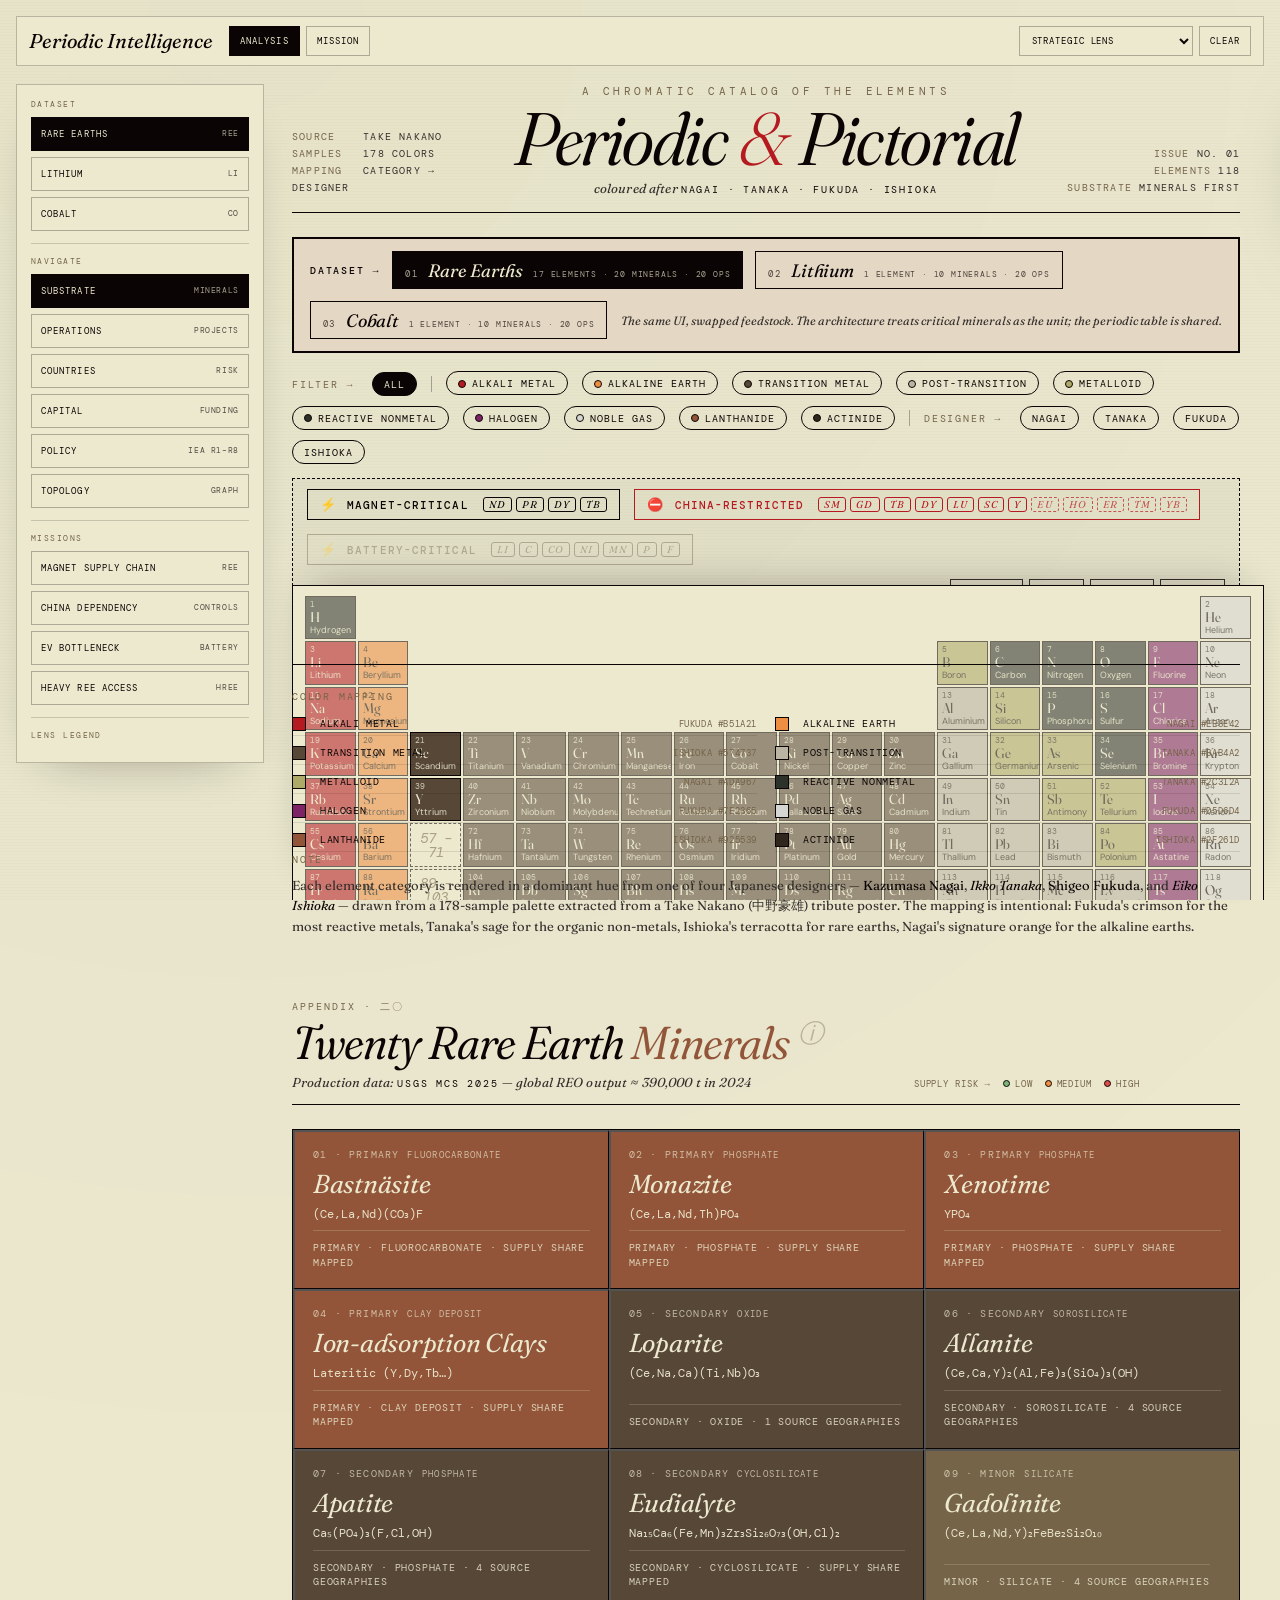
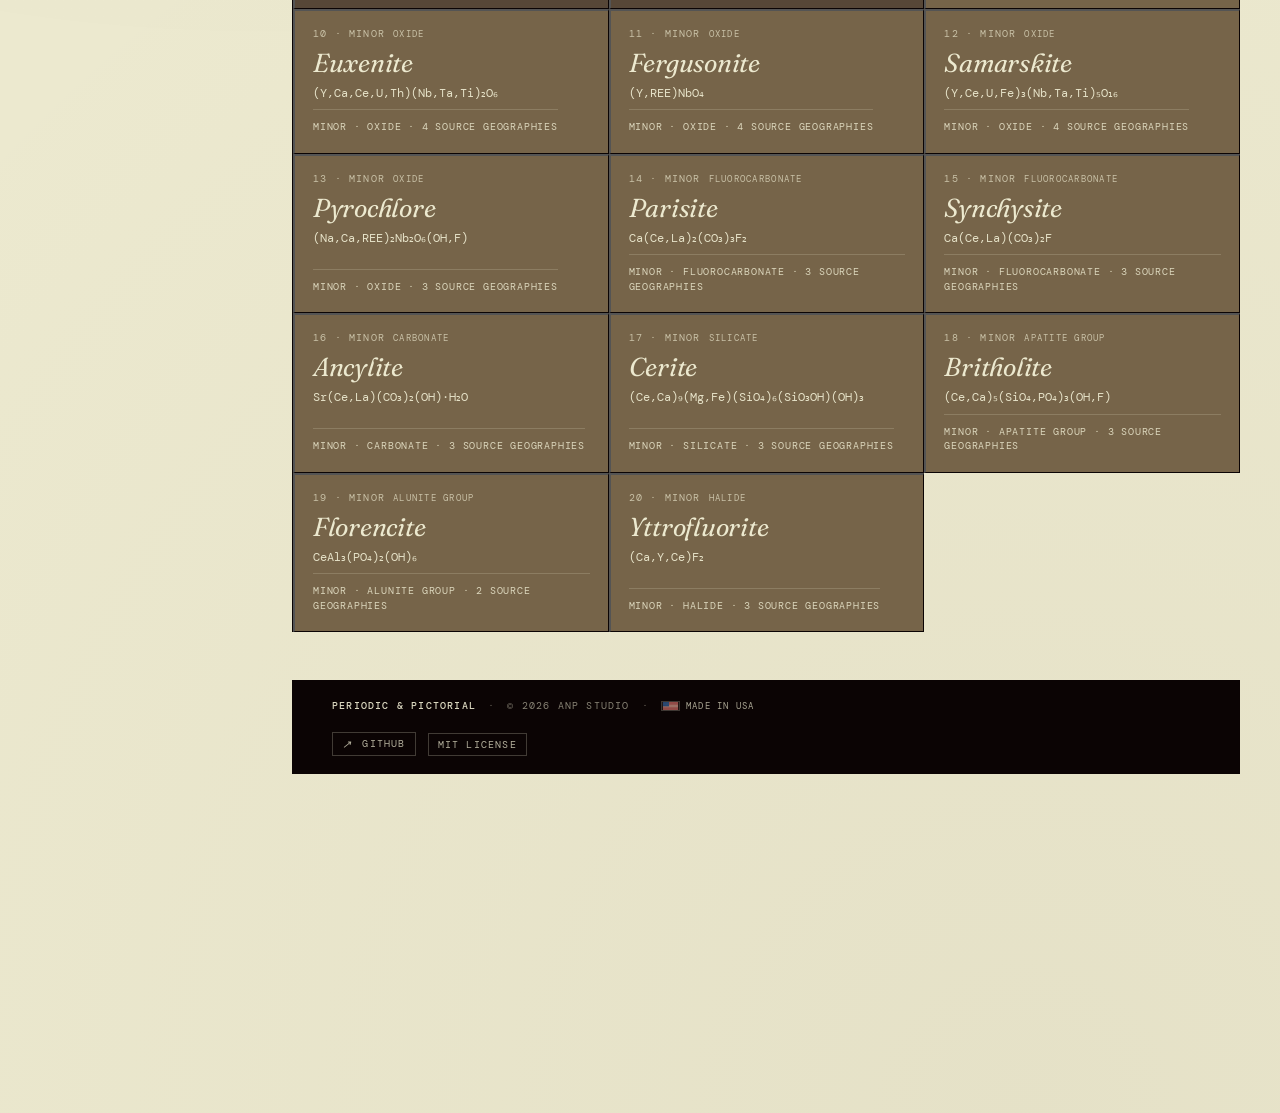
==== commit 066b7f79: "PRD 1.1: Persistent docked periodic-table layer (D1-D4 doctrine) Implements the layered architecture" ====
--- a/index.html
+++ b/index.html
@@ -1112,9 +1112,55 @@
   body.pi-shell.pi-mode-mission footer:not(.site-footer) {
     display: none;
   }
-  body.pi-shell .table-wrap,
+  /* === DOCTRINE 1.1 — LAYERED ARCHITECTURE ===
+     The periodic table (.table-wrap) is a PERSISTENT GLOBAL REFERENCE LAYER.
+     It renders once on app init, never unmounts, never moves between modes.
+     Position: fixed-bottom dock, height 35vh, z-index 10 (below mineral z-20
+     and overlay z-30). Mineral and section content scroll independently above. */
+  body.pi-shell .table-wrap {
+    position: fixed;
+    bottom: 0;
+    left: 292px;       /* clear the fixed left sidebar */
+    right: 16px;
+    height: 35vh;
+    min-height: 240px;
+    z-index: 10;
+    background: var(--bg-paper);
+    border: 1px solid var(--ink);
+    border-bottom: none;
+    box-shadow: 0 -16px 40px -22px rgba(11,4,4,0.32);
+    overflow: auto;
+    padding: 10px 12px 6px;
+    display: block !important;  /* never conditionally hidden — D1 mandate */
+  }
+  /* Compact periodic-table grid inside the dock — cells shrink to fit 35vh height.
+     The full 9-row layout (periods 1-7 + lanthanides + actinides) compresses
+     to roughly half-size compared to the original. Click + highlight behaviors
+     stay intact. */
+  body.pi-shell .table-wrap .ptable {
+    grid-template-columns: repeat(18, minmax(36px, 1fr));
+    grid-template-rows: repeat(7, minmax(34px, 1fr)) 8px repeat(2, minmax(34px, 1fr));
+    min-width: 0;
+    gap: 2px;
+  }
+  body.pi-shell .table-wrap .el {
+    aspect-ratio: auto;
+    padding: 3px 4px;
+    font-size: 9px;
+  }
+  body.pi-shell .table-wrap .el .num   { font-size: 8px; }
+  body.pi-shell .table-wrap .el .sym   { font-size: 14px; line-height: 1; }
+  body.pi-shell .table-wrap .el .name,
+  body.pi-shell .table-wrap .el .mass  { display: none; } /* tooltip-on-hover; minimal in dock */
+  /* Body needs bottom padding so document content can scroll past the dock */
+  body.pi-shell { padding-bottom: calc(35vh + 24px); }
+
+  /* Sections render in document flow above the docked table layer (z-10).
+     z-20 keeps them visually atop, but they DO NOT contain the periodic table. */
   body.pi-shell .minerals-section,
   body.pi-shell .ops-section,
+  body.pi-shell .capital-block,
+  body.pi-shell .country-block,
   body.pi-shell .stats-bar,
   body.pi-shell .xds-section,
   body.pi-shell .iea-section,
@@ -1123,38 +1169,29 @@
   body.pi-shell .sticky-util,
   body.pi-shell footer:not(.site-footer) {
     display: none;
-  }
-  /* The legacy color-mapping <footer> (legend + designer note) is logically a caption
-     to the periodic table — only show it on the substrate panel where the table appears. */
-  body.pi-panel-substrate footer:not(.site-footer) { display: block; }
-  /* Substrate panel = the doctrine default. Mineral cards are the PRIMARY object;
-     periodic table is the REFERENCE LAYER. Both visible, but minerals lead. */
-  body.pi-panel-substrate #center-canvas {
-    display: flex;
-    flex-direction: column;
-  }
-  /* Render order inside #center-canvas (flex column):
-       masthead, dataset-strip, controls, magnet-bar         (default order: 0)
-       minerals-section                                      (order: 1)  ← primary
-       table-wrap                                            (order: 2)  ← reference
-       legacy color-mapping <footer> (legend + designer note) (order: 3)  ← caption to the table
-     Without an explicit order on the legacy footer it would default to 0 and
-     render ABOVE the substrate, which is what the "footer in the middle" bug was. */
-  body.pi-panel-substrate .minerals-section          { order: 1; }
-  body.pi-panel-substrate .table-wrap                { order: 2; opacity: 0.92; }
-  body.pi-panel-substrate footer:not(.site-footer)   { order: 3; }
-  /* In substrate's resting state (no mineral or op selected), softly de-emphasize
-     non-REE cells so the periodic table reads as a reference grid, not the headline.
-     Lanthanides + Sc (21) + Y (39) keep full prominence; everything else dims.
-     :has(.el.featured) matches once any selection adds the featured class — at which
-     point the existing selectMineral/selectOperation styling takes over and our
-     rest-state rule auto-disables. No JS toggling needed. */
-  body.pi-panel-substrate .ptable:not(:has(.el.featured)) .el:not([data-cat="lanthanide"]):not([data-n="21"]):not([data-n="39"]) {
-    opacity: 0.42;
-    transition: opacity 0.3s ease;
-  }
-  body.pi-panel-substrate .el { transition: opacity 0.25s ease; }
-  body.pi-panel-substrate .table-wrap,
+    position: relative;
+    z-index: 20;
+  }
+  /* Mission/lens overlays float above mineral content but below modal panels */
+  body.pi-shell .pi-mission-overlay,
+  body.pi-shell .pi-lens-overlay {
+    z-index: 30;
+    pointer-events: none;
+  }
+
+  /* The legacy color-mapping <footer> is the periodic-table caption — visible
+     when substrate panel is active (where the mineral grid renders above the
+     persistent table). */
+  body.pi-panel-substrate footer:not(.site-footer) { display: block; position: relative; z-index: 20; }
+
+  /* Resting-state dim: non-REE cells fade to 42% so the table reads as a
+     reference grid; selection or mission auto-disables this via :has(.el.featured)
+     or via the mission rule's higher specificity. */
+  body.pi-shell .ptable:not(:has(.el.featured)) .el:not([data-cat="lanthanide"]):not([data-n="21"]):not([data-n="39"]) {
+    opacity: 0.55;
+  }
+  body.pi-shell .el { transition: opacity 0.25s ease; }
+
   body.pi-panel-substrate .minerals-section,
   body.pi-panel-minerals .minerals-section,
   body.pi-panel-operations .ops-section,
@@ -1319,7 +1356,7 @@
   /* Responsive tweaks */
   @media (max-width: 900px) {
     body,
-    body.pi-shell { padding: 84px 16px 80px; }
+    body.pi-shell { padding: 84px 16px calc(32vh + 24px); }
     .pi-topbar {
       grid-template-columns: 1fr;
       align-items: stretch;
@@ -1341,6 +1378,11 @@
     /* On narrow viewports, hide the missions block in analysis mode (visible
        via the Mission tab when needed) and tighten the nav block padding. */
     body.pi-mode-analysis .pi-left-panel .pi-block-missions { display: none; }
+    /* Element-layer dock spans full visible width when sidebar isn't fixed */
+    body.pi-shell .table-wrap { left: 8px; right: 8px; height: 32vh; }
+  }
+  @media (max-width: 720px) {
+    body.pi-shell .table-wrap { height: 30vh; }
     .pi-bottom-strip {
       left: 8px;
       right: 8px;
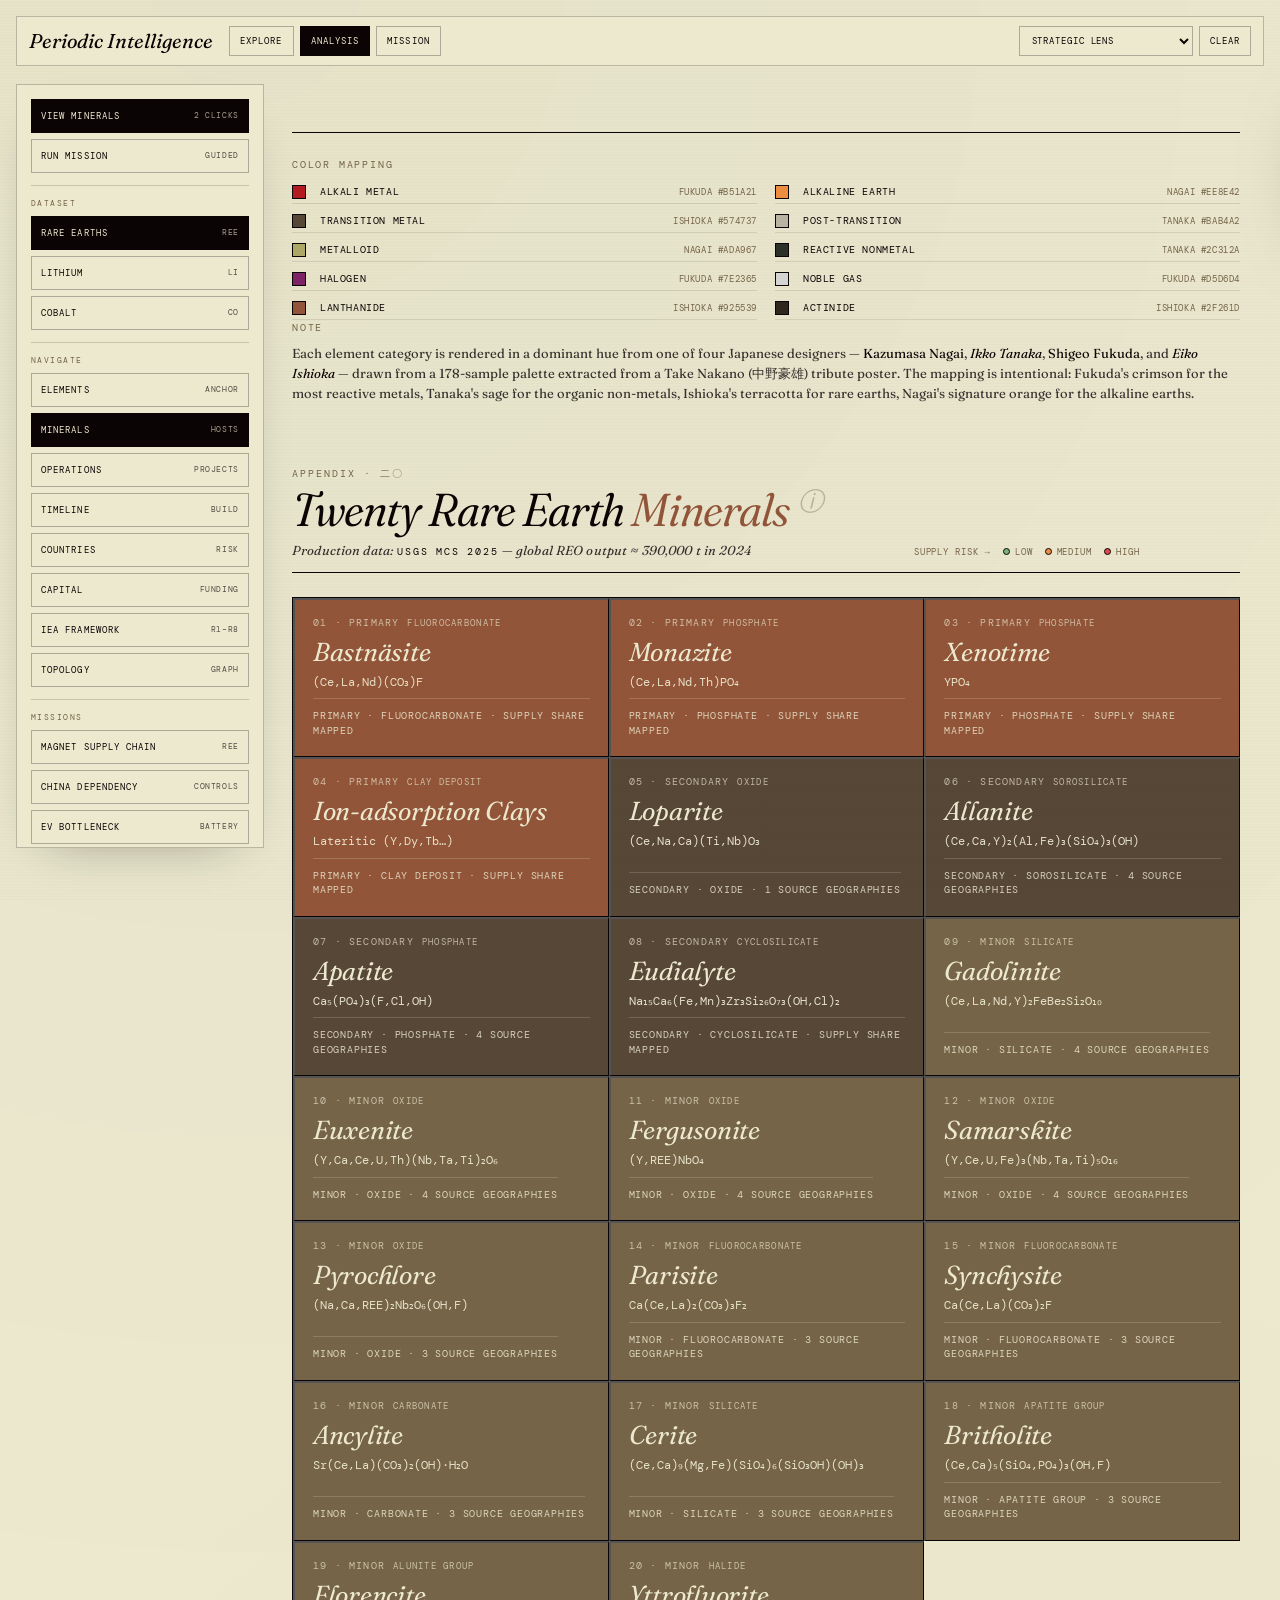
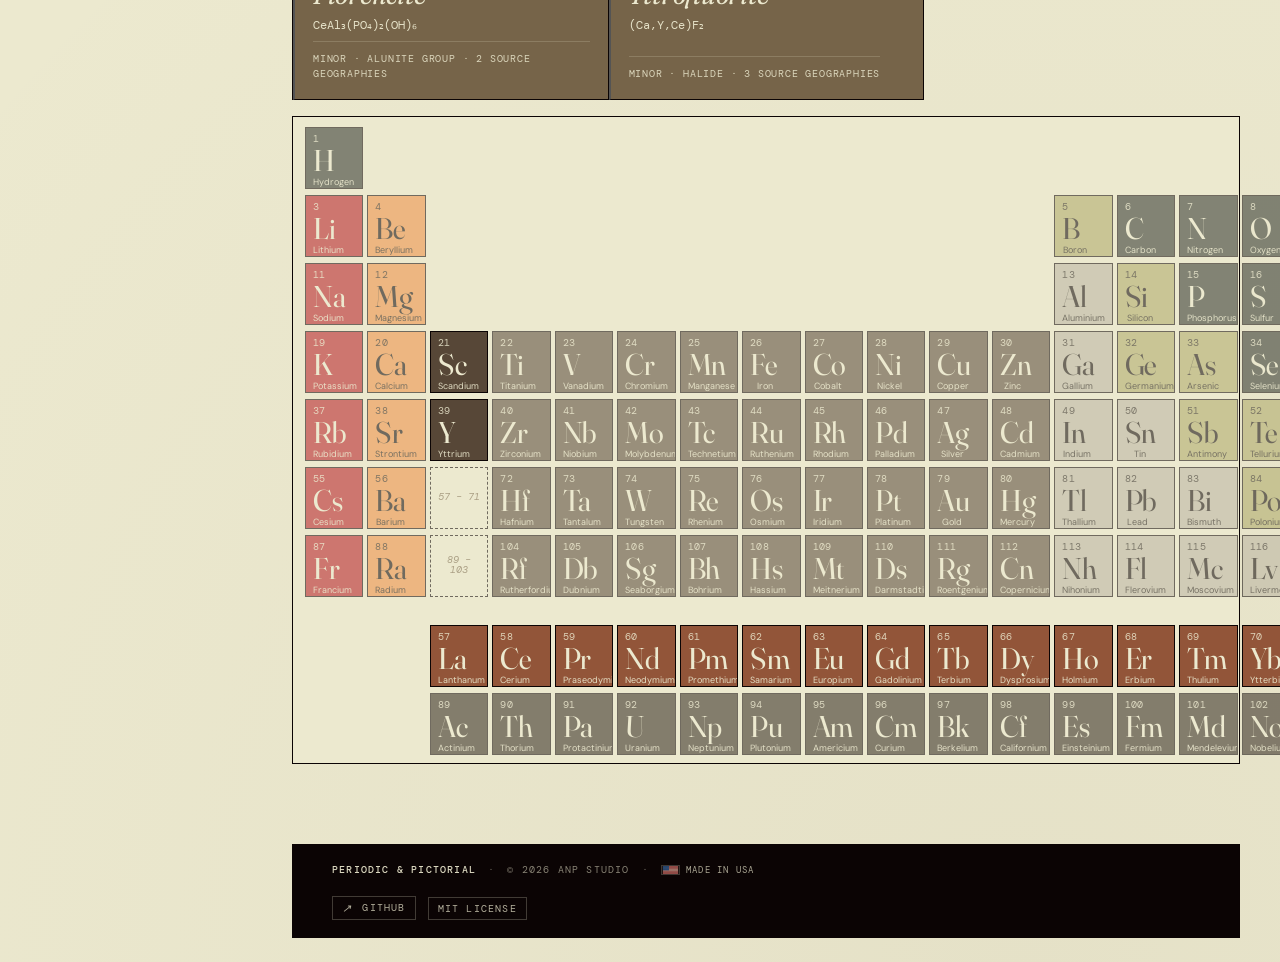
==== commit 6413355e: "Fix P0 regressions: panel root, NaN capital, mineral-first order, lens legend R1: Consolidate #secti" ====
--- a/index.html
+++ b/index.html
@@ -562,6 +562,11 @@
     transform: translate(-50%, -50%) scale(1);
   }
 
+  /* === Single-panel-root mode toggle (R1 doctrine) === */
+  .dp-section { display: none; }
+  .detail-panel.pi-section-mode .dp-dossier { display: none; }
+  .detail-panel.pi-section-mode .dp-section { display: block; }
+
   /* === Section-detail panel (about-this-section card) === */
   .sd-header {
     padding: 36px 36px 22px;
@@ -1043,6 +1048,8 @@
     padding-top: 8px;
   }
   body.pi-lens-active .pi-lens-legend { display: flex; }
+  .pi-block-lens { display: none; }
+  body.pi-lens-active .pi-block-lens { display: block; }
   .pi-lens-key {
     display: inline-flex;
     align-items: center;
@@ -1100,60 +1107,82 @@
     color: var(--ink);
   }
 
-  /* Focused-chrome rules: applied ONLY in mission mode. Analysis mode (the default)
-     keeps the editorial masthead, dataset strip, controls, magnet bar, and legacy
-     footer visible — visual identity is preserved per PRD non-goal "Do not redesign
-     full visual identity". The substrate panel still renders BELOW the masthead
-     as the meaningful primary surface. */
-  body.pi-shell.pi-mode-mission .masthead,
-  body.pi-shell.pi-mode-mission .dataset-strip,
-  body.pi-shell.pi-mode-mission .controls,
-  body.pi-shell.pi-mode-mission .magnet-bar,
-  body.pi-shell.pi-mode-mission footer:not(.site-footer) {
+  /* Command-table shell: the left rail owns dataset/nav controls. The old
+     editorial masthead and inline controls stay out of the primary stage. */
+  body.pi-shell .masthead,
+  body.pi-shell .dataset-strip,
+  body.pi-shell .controls,
+  body.pi-shell .magnet-bar {
     display: none;
   }
   /* === DOCTRINE 1.1 — LAYERED ARCHITECTURE ===
-     The periodic table (.table-wrap) is a PERSISTENT GLOBAL REFERENCE LAYER.
-     It renders once on app init, never unmounts, never moves between modes.
-     Position: fixed-bottom dock, height 35vh, z-index 10 (below mineral z-20
-     and overlay z-30). Mineral and section content scroll independently above. */
+     #main-stage owns three sibling layers:
+     #mineral-layer (z-20), #element-layer (z-10), #overlay-layer (z-30).
+     The periodic table mounts once inside #element-layer and only receives
+     state-driven highlight/dim class changes. */
+  #main-stage {
+    position: relative;
+    isolation: isolate;
+    display: flex;
+    flex-direction: column;
+  }
+  #mineral-layer {
+    display: contents;
+  }
+  #element-layer {
+    order: 150;
+    position: relative;
+    height: auto;
+    z-index: 10;
+    pointer-events: auto;
+    margin: 16px 0 32px;
+  }
+  #overlay-layer {
+    position: absolute;
+    inset: 0;
+    z-index: 30;
+    pointer-events: none;
+  }
+  #mineral-layer > .masthead { order: 20; }
+  #mineral-layer > .dataset-strip { order: 30; }
+  #mineral-layer > .controls { order: 40; }
+  #mineral-layer > .magnet-bar { order: 45; }
+  #mineral-layer > footer:not(.site-footer) { order: 60; }
+  #mineral-layer > .minerals-section { order: 70; }
+  #mineral-layer > .ops-section { order: 80; }
+  #mineral-layer > .stats-bar { order: 90; }
+  #mineral-layer > .xds-section { order: 100; }
+  #mineral-layer > .iea-section { order: 110; }
+  #mineral-layer > .kg-section { order: 120; }
+  #mineral-layer > .colophon-bar { order: 900; }
+  #mineral-layer > .site-footer { order: 910; }
+  #mineral-layer > .sticky-util { order: 1000; }
+  /* The table itself remains a stable dock within the global element layer.
+     It renders once on app init, never unmounts, and never moves between modes. */
   body.pi-shell .table-wrap {
-    position: fixed;
-    bottom: 0;
-    left: 292px;       /* clear the fixed left sidebar */
-    right: 16px;
-    height: 35vh;
-    min-height: 240px;
+    position: relative;
+    bottom: auto;
+    left: auto;
+    right: auto;
+    height: auto;
+    min-height: 0;
     z-index: 10;
     background: var(--bg-paper);
     border: 1px solid var(--ink);
-    border-bottom: none;
-    box-shadow: 0 -16px 40px -22px rgba(11,4,4,0.32);
-    overflow: auto;
+    box-shadow: none;
+    overflow: visible;
     padding: 10px 12px 6px;
     display: block !important;  /* never conditionally hidden — D1 mandate */
-  }
-  /* Compact periodic-table grid inside the dock — cells shrink to fit 35vh height.
-     The full 9-row layout (periods 1-7 + lanthanides + actinides) compresses
-     to roughly half-size compared to the original. Click + highlight behaviors
-     stay intact. */
+    pointer-events: auto;
+  }
+  /* Full command-table scale: one global table, visible as the first surface. */
   body.pi-shell .table-wrap .ptable {
-    grid-template-columns: repeat(18, minmax(36px, 1fr));
-    grid-template-rows: repeat(7, minmax(34px, 1fr)) 8px repeat(2, minmax(34px, 1fr));
-    min-width: 0;
-    gap: 2px;
-  }
-  body.pi-shell .table-wrap .el {
-    aspect-ratio: auto;
-    padding: 3px 4px;
-    font-size: 9px;
-  }
-  body.pi-shell .table-wrap .el .num   { font-size: 8px; }
-  body.pi-shell .table-wrap .el .sym   { font-size: 14px; line-height: 1; }
-  body.pi-shell .table-wrap .el .name,
-  body.pi-shell .table-wrap .el .mass  { display: none; } /* tooltip-on-hover; minimal in dock */
-  /* Body needs bottom padding so document content can scroll past the dock */
-  body.pi-shell { padding-bottom: calc(35vh + 24px); }
+    grid-template-columns: repeat(18, minmax(58px, 1fr));
+    grid-template-rows: repeat(7, minmax(64px, auto)) 18px repeat(2, minmax(64px, auto));
+    min-width: 1120px;
+    gap: 4px;
+  }
+  body.pi-shell { padding-bottom: 24px; }
 
   /* Sections render in document flow above the docked table layer (z-10).
      z-20 keeps them visually atop, but they DO NOT contain the periodic table. */
@@ -1356,7 +1385,7 @@
   /* Responsive tweaks */
   @media (max-width: 900px) {
     body,
-    body.pi-shell { padding: 84px 16px calc(32vh + 24px); }
+    body.pi-shell { padding: 84px 16px 24px; }
     .pi-topbar {
       grid-template-columns: 1fr;
       align-items: stretch;
@@ -1378,11 +1407,10 @@
     /* On narrow viewports, hide the missions block in analysis mode (visible
        via the Mission tab when needed) and tighten the nav block padding. */
     body.pi-mode-analysis .pi-left-panel .pi-block-missions { display: none; }
-    /* Element-layer dock spans full visible width when sidebar isn't fixed */
-    body.pi-shell .table-wrap { left: 8px; right: 8px; height: 32vh; }
+    body.pi-shell #element-layer { margin: 18px 0 24px; }
   }
   @media (max-width: 720px) {
-    body.pi-shell .table-wrap { height: 30vh; }
+    body.pi-shell #element-layer { margin: 14px 0 20px; }
     .pi-bottom-strip {
       left: 8px;
       right: 8px;
@@ -1579,7 +1607,10 @@
     from { opacity: 0; transform: translateY(6px); }
     to { opacity: 1; transform: translateY(0); }
   }
-  .el { animation: fadeUp 0.5s cubic-bezier(0.2, 0.8, 0.3, 1) backwards; }
+  .el {
+    animation: fadeUp 0.5s cubic-bezier(0.2, 0.8, 0.3, 1) backwards;
+    animation-fill-mode: backwards !important;
+  }
 
   /* Featured states for mineral highlighting */
   .el.featured {
@@ -3524,7 +3555,7 @@
     100% { opacity: 1;    transform: scale(1);    filter: brightness(1) saturate(1); }
   }
   .el.dataset-flash {
-    animation: datasetScan 0.46s cubic-bezier(0.2, 0.8, 0.3, 1) both !important;
+    animation: datasetScan 0.46s cubic-bezier(0.2, 0.8, 0.3, 1) backwards !important;
   }
 
   /* ======== CROSS-DATASET COMPARISON SECTION ======== */
@@ -4198,6 +4229,7 @@
   <header id="top-bar" class="pi-topbar" aria-label="Periodic intelligence controls">
     <div class="pi-brand">Periodic Intelligence</div>
     <div class="pi-mode-switch" role="tablist" aria-label="Interface mode">
+      <button class="pi-chip" data-pi-mode="explore">Explore</button>
       <button class="pi-chip active" data-pi-mode="analysis">Analysis</button>
       <button class="pi-chip" data-pi-mode="mission">Mission</button>
     </div>
@@ -4214,6 +4246,12 @@
   </header>
 
   <aside id="left-panel" class="pi-left-panel" aria-label="Substrate navigation">
+    <div class="pi-block pi-block-entry">
+      <div class="pi-entry-actions">
+        <button class="pi-entry-btn active" data-pi-entry="minerals"><span>View Minerals</span><span class="meta">2 clicks</span></button>
+        <button class="pi-entry-btn" data-pi-entry="mission"><span>Run Mission</span><span class="meta">guided</span></button>
+      </div>
+    </div>
     <div class="pi-block pi-block-dataset">
       <div class="pi-block-label">Dataset</div>
       <div class="pi-panel-list">
@@ -4225,11 +4263,13 @@
     <div class="pi-block pi-block-nav">
       <div class="pi-block-label">Navigate</div>
       <div class="pi-panel-list">
-        <button class="pi-nav-btn active" data-pi-panel="substrate"><span>Substrate</span><span class="meta">minerals</span></button>
+        <button class="pi-nav-btn" data-pi-panel="table"><span>Elements</span><span class="meta">anchor</span></button>
+        <button class="pi-nav-btn active" data-pi-panel="substrate"><span>Minerals</span><span class="meta">hosts</span></button>
         <button class="pi-nav-btn" data-pi-panel="operations"><span>Operations</span><span class="meta">projects</span></button>
+        <button class="pi-nav-btn" data-pi-panel="timeline"><span>Timeline</span><span class="meta">build</span></button>
         <button class="pi-nav-btn" data-pi-panel="countries"><span>Countries</span><span class="meta">risk</span></button>
         <button class="pi-nav-btn" data-pi-panel="capital"><span>Capital</span><span class="meta">funding</span></button>
-        <button class="pi-nav-btn" data-pi-panel="iea"><span>Policy</span><span class="meta">IEA R1–R8</span></button>
+        <button class="pi-nav-btn" data-pi-panel="iea"><span>IEA Framework</span><span class="meta">R1–R8</span></button>
         <button class="pi-nav-btn" data-pi-panel="topology"><span>Topology</span><span class="meta">graph</span></button>
       </div>
     </div>
@@ -4248,7 +4288,8 @@
     </div>
   </aside>
 
-  <main id="center-canvas">
+  <main id="main-stage">
+  <section id="mineral-layer" aria-label="Mineral intelligence surface">
   <header class="masthead">
     <div class="colophon">
       <div><span class="label">Source</span> Take Nakano</div>
@@ -4337,10 +4378,6 @@
         <span class="ec-icon">⌗</span><span>Share</span>
       </button>
     </div>
-  </div>
-
-  <div class="table-wrap">
-    <div class="ptable" id="ptable"></div>
   </div>
 
   <footer>
@@ -4697,47 +4734,55 @@
   </div>
 
 
+  </section><!-- #mineral-layer -->
+
+  <section id="element-layer" aria-label="Global periodic table reference">
+    <div class="table-wrap">
+      <div class="ptable" id="ptable"></div>
+    </div>
+  </section>
+
+  <section id="overlay-layer" aria-hidden="true"></section>
+
   </main>
 
-</div><!-- #app -->
-
   <div class="detail-overlay" id="overlay"></div>
-  <div class="detail-panel" id="detailPanel" role="dialog" aria-modal="true" aria-hidden="true">
+  <div class="detail-panel" id="right-panel" data-legacy-id="detailPanel" role="dialog" aria-modal="true" aria-hidden="true">
     <button class="detail-close" id="closeBtn" aria-label="Close">×</button>
-    <div class="detail-header">
-      <div class="detail-symbol" id="dSymbol">
-        <div class="num" id="dNum"></div>
-        <div class="sym" id="dSym"></div>
-        <div class="mass" id="dMass"></div>
-      </div>
-      <div class="detail-name">
-        <div class="super" id="dCat"></div>
-        <h2 id="dName"></h2>
-        <div class="designer-tag">
-          <span class="dot" id="dDot"></span>
-          <span id="dDesigner"></span>
+    <div class="dp-dossier" id="dpDossier">
+      <div class="detail-header">
+        <div class="detail-symbol" id="dSymbol">
+          <div class="num" id="dNum"></div>
+          <div class="sym" id="dSym"></div>
+          <div class="mass" id="dMass"></div>
+        </div>
+        <div class="detail-name">
+          <div class="super" id="dCat"></div>
+          <h2 id="dName"></h2>
+          <div class="designer-tag">
+            <span class="dot" id="dDot"></span>
+            <span id="dDesigner"></span>
+          </div>
         </div>
       </div>
+      <div class="detail-tabs" id="detailTabs" role="tablist" aria-label="Detail panel tabs"></div>
+      <div class="detail-body" id="dBody"></div>
     </div>
-    <div class="detail-tabs" id="detailTabs" role="tablist" aria-label="Detail panel tabs"></div>
-    <div class="detail-body" id="dBody"></div>
+    <div class="dp-section" id="dpSection" aria-hidden="true">
+      <div class="sd-header">
+        <div class="sd-eyebrow" id="sdEyebrow"></div>
+        <h2 class="sd-title" id="sdTitle"></h2>
+        <div class="sd-deck" id="sdDeck"></div>
+      </div>
+      <div class="sd-body" id="sdBody"></div>
+    </div>
   </div>
 
-  <!-- Section Detail Panel — opens when a section title is clicked -->
-  <div class="detail-overlay" id="sectionOverlay"></div>
-  <div class="section-detail-panel" id="sectionDetailPanel" role="dialog" aria-modal="true" aria-hidden="true">
-    <button class="detail-close" id="sectionCloseBtn" aria-label="Close">×</button>
-    <div class="sd-header">
-      <div class="sd-eyebrow" id="sdEyebrow"></div>
-      <h2 class="sd-title" id="sdTitle"></h2>
-      <div class="sd-deck" id="sdDeck"></div>
-    </div>
-    <div class="sd-body" id="sdBody"></div>
-  </div>
-
-<script type="module">
-import { state, setState, registerRenderer } from './js/state/store.js';
-import { openPanel as _openPanel, closePanel as _closePanel } from './js/components/panel.js';
+</div><!-- #app -->
+
+<script>
+const state = window.periodicState || {};
+const registerRenderer = window.registerRenderer || function registerRendererFallback() {};
 
 /* ===== CATEGORY → DESIGNER COLOR MAP ===== */
 const CATS = {
@@ -4992,8 +5037,11 @@
 });
 
 /* ===== DETAIL PANEL ===== */
+function getDetailPanel() {
+  return document.getElementById("right-panel") || document.getElementById("detailPanel");
+}
 const overlay = document.getElementById("overlay");
-const panel = document.getElementById("detailPanel");
+const panel = getDetailPanel();
 
 function openPanel() {
   if (typeof closeSectionDetail === "function") closeSectionDetail({ preserveFocus: true });
@@ -5331,10 +5379,9 @@
 
 function closeDetail() {
   overlay.classList.remove("open");
-  panel.classList.remove("open");
+  panel.classList.remove("open", "pi-section-mode");
   panel.setAttribute("aria-hidden", "true");
-  const sectionOpen = document.getElementById("sectionDetailPanel")?.classList.contains("open");
-  if (!sectionOpen) document.body.classList.remove("pi-focus");
+  document.body.classList.remove("pi-focus");
   document.querySelectorAll(".el.selected").forEach(c => c.classList.remove("selected"));
   document.querySelectorAll(".mineral-card.contains-element").forEach(c => c.classList.remove("contains-element"));
 }
@@ -5382,7 +5429,7 @@
       const list = OPERATIONS;
       const status = { online: 0, build: 0, project: 0 };
       list.forEach(o => { if (status[o.status] != null) status[o.status]++; });
-      const funded = list.filter(o => o.fundingAmount).reduce((s, o) => s + o.fundingAmount, 0);
+      const funded = list.filter(o => Number.isFinite(o.fundingAmount)).reduce((s, o) => s + o.fundingAmount, 0);
       return [
         ["Total ops", list.length],
         ["Online", status.online],
@@ -5408,7 +5455,7 @@
     deck:    () => DATASETS[activeDataset].meta.capitalDeck,
     facts:   () => {
       const segs = { mining: 0, separation: 0, refining: 0, magnets: 0, recycling: 0 };
-      OPERATIONS.forEach(o => { if (o.fundingAmount && segs[o.segment] != null) segs[o.segment] += o.fundingAmount; });
+      OPERATIONS.forEach(o => { if (Number.isFinite(o.fundingAmount) && segs[o.segment] != null) segs[o.segment] += o.fundingAmount; });
       const fmt = v => v >= 1000 ? `$${(v/1000).toFixed(1)}B` : v ? `$${v}M` : "—";
       return [
         ["Mining", fmt(segs.mining)],
@@ -5435,7 +5482,7 @@
     facts:   () => {
       const byCountry = {};
       OPERATIONS.forEach(o => {
-        if (!o.fundingAmount) return;
+        if (!Number.isFinite(o.fundingAmount)) return;
         byCountry[o.country] = (byCountry[o.country] || 0) + o.fundingAmount;
       });
       const top = Object.entries(byCountry).sort((a, b) => b[1] - a[1]).slice(0, 4);
@@ -5523,13 +5570,9 @@
   }
 };
 
-const sectionPanel = document.getElementById("sectionDetailPanel");
-const sectionOverlay = document.getElementById("sectionOverlay");
-
 function openSectionDetail(id) {
   const info = SECTION_INFO[id];
   if (!info) { console.warn("[section-detail] unknown section id:", id); return; }
-  try { closeDetail(); } catch(e) { /* element panel may not exist yet */ }
 
   document.getElementById("sdEyebrow").textContent = info.eyebrow();
   document.getElementById("sdTitle").innerHTML = info.title();
@@ -5559,23 +5602,13 @@
 
   document.getElementById("sdBody").innerHTML = bodyHTML;
 
-  sectionOverlay.classList.add("open");
-  sectionPanel.classList.add("open");
-  sectionPanel.setAttribute("aria-hidden", "false");
-  document.body.classList.add("pi-focus");
+  openPanel();
+  panel.classList.add("pi-section-mode");
 }
 
 function closeSectionDetail(options = {}) {
-  if (!sectionPanel) return;
-  sectionOverlay.classList.remove("open");
-  sectionPanel.classList.remove("open");
-  sectionPanel.setAttribute("aria-hidden", "true");
-  const detailOpen = document.getElementById("detailPanel")?.classList.contains("open");
-  if (!detailOpen && !options.preserveFocus) document.body.classList.remove("pi-focus");
+  closeDetail();
 }
-
-document.getElementById("sectionCloseBtn")?.addEventListener("click", closeSectionDetail);
-sectionOverlay?.addEventListener("click", closeSectionDetail);
 
 /* Click delegation — both bubble (for static titles) AND capture (so any
    parent stopPropagation upstream doesn't swallow the click). Wrapped in
@@ -6681,7 +6714,7 @@
   const counts = {};
   SEGMENTS.forEach(s => { totals[s.key] = 0; counts[s.key] = 0; });
   OPERATIONS.forEach(o => {
-    if (o.fundingAmount && o.segment) {
+    if (Number.isFinite(o.fundingAmount) && o.segment && Object.hasOwn(totals, o.segment)) {
       totals[o.segment] += o.fundingAmount;
       counts[o.segment] += 1;
     } else if (o.funding && o.segment) {
@@ -8987,7 +9020,7 @@
   countries: "Countries",
   stats: "Stats",
   "cross-capital": "Cross Capital",
-  iea: "Policy",              /* renamed from "IEA Framework" per doctrine */
+  iea: "IEA Framework",
   topology: "Topology"
 };
 
@@ -9048,9 +9081,7 @@
 };
 
 function setPiMode(mode) {
-  /* "explore" is a legacy alias — silently rewrite to analysis (focused chrome lives in pi-mode-analysis now) */
-  if (mode === "explore") mode = "analysis";
-  if (!["analysis", "mission"].includes(mode)) mode = "analysis";
+  if (!["explore", "analysis", "mission"].includes(mode)) mode = "analysis";
   activePiMode = mode;
   document.body.classList.remove("pi-mode-explore", "pi-mode-analysis", "pi-mode-mission");
   document.body.classList.add(`pi-mode-${mode}`);
@@ -9452,7 +9483,7 @@
 
   /* Mineral-First doctrine note:
      The PRD calls for a right-side dossier panel to open on load. The current
-     #detailPanel is a CENTERED MODAL — opening it on load completely covers
+     #right-panel is still styled as a CENTERED MODAL — opening it on load completely covers
      the substrate (mineral grid + periodic table) which IS the landing the
      doctrine wants visible.
 
@@ -9460,7 +9491,7 @@
      above the periodic-table reference layer, with the Bastnäsite mineral
      visually highlighted (first in the grid) and the rest-state CSS dimming
      non-REE elements. A user click on any mineral card opens the modal —
-     no auto-open until #detailPanel is converted to a right-drawer. */
+     no auto-open until #right-panel is converted to a true right-drawer. */
 }, 100);
 
 /* ======================================================
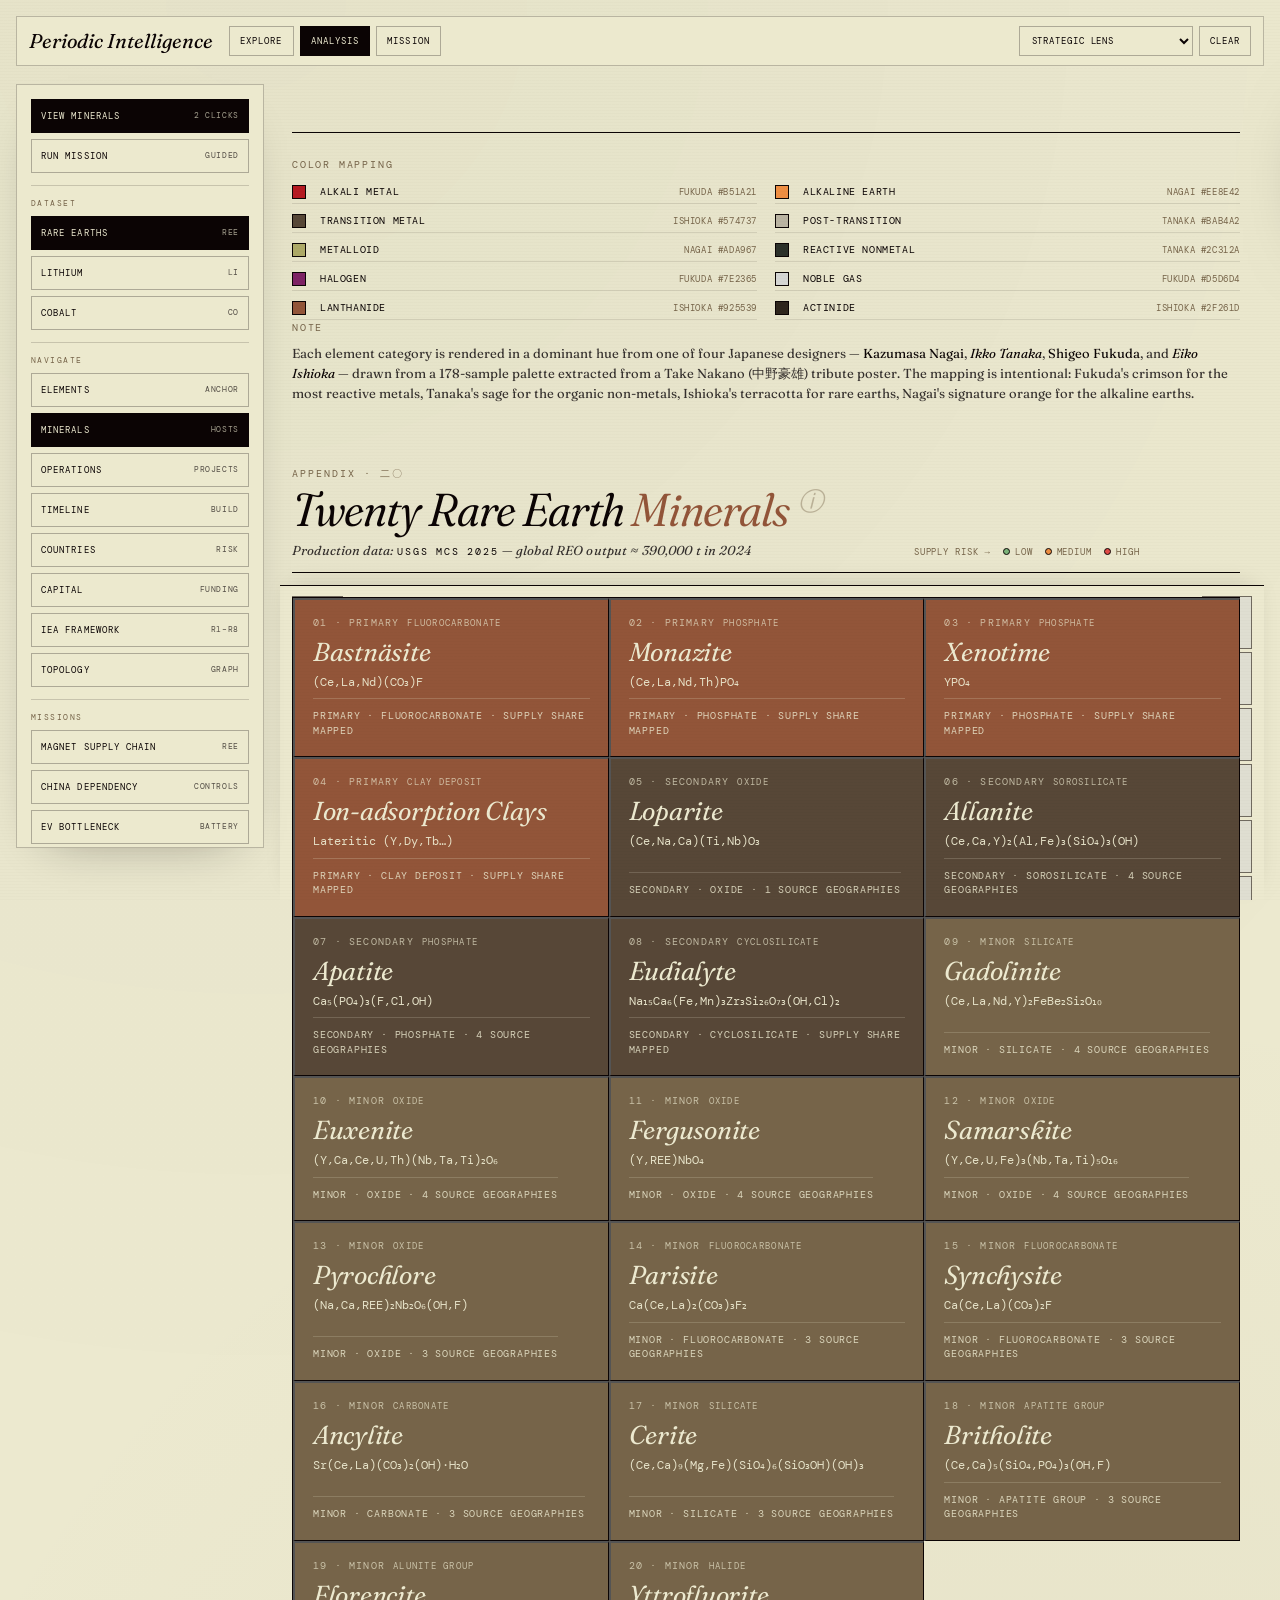
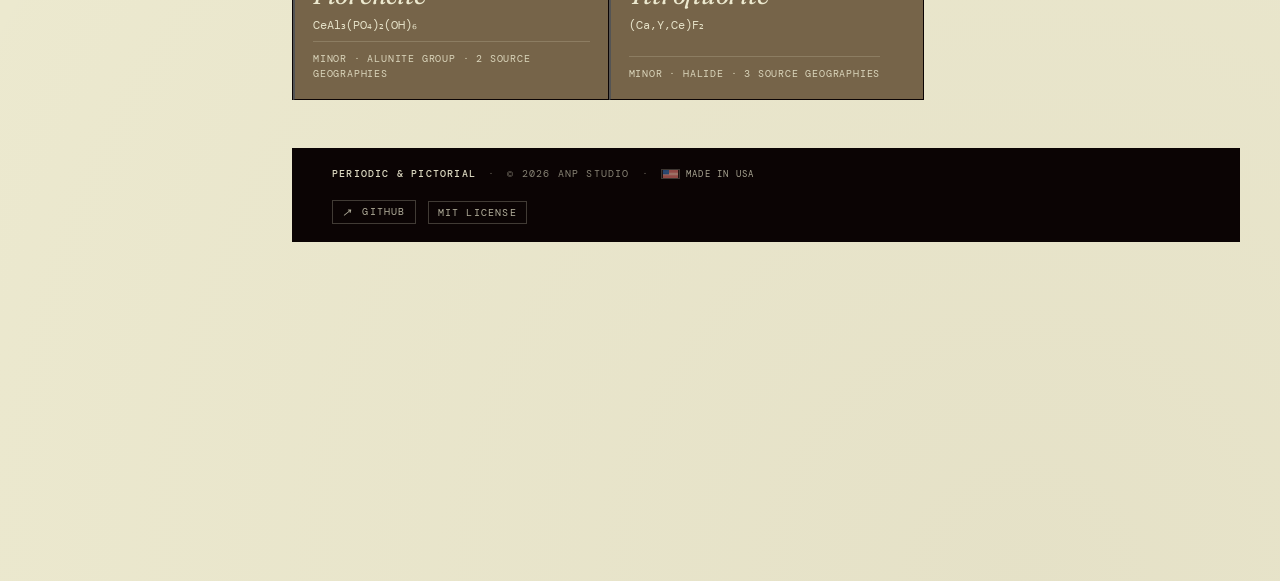
==== commit de134d4e: "Restore PRD 1.1 fixed-bottom periodic-table dock The R3 fix (order: 150) made minerals render before" ====
--- a/index.html
+++ b/index.html
@@ -1157,32 +1157,49 @@
   #mineral-layer > .colophon-bar { order: 900; }
   #mineral-layer > .site-footer { order: 910; }
   #mineral-layer > .sticky-util { order: 1000; }
-  /* The table itself remains a stable dock within the global element layer.
-     It renders once on app init, never unmounts, and never moves between modes. */
+  /* The table itself remains a stable PERSISTENT BOTTOM DOCK within the global
+     element layer. It renders once on app init, never unmounts, never moves
+     between modes, and is visible on every panel without scrolling.
+     PRD 1.1 doctrine — restored after R3 regression sequence. */
+  body.pi-shell #element-layer {
+    margin: 0;
+    min-height: 0;
+    height: 0;
+  }
   body.pi-shell .table-wrap {
-    position: relative;
-    bottom: auto;
-    left: auto;
-    right: auto;
-    height: auto;
-    min-height: 0;
+    position: fixed;
+    bottom: 0;
+    left: 280px;            /* clear the 248px left panel + 16px gutter + 16px gap */
+    right: 16px;
+    height: 35vh;
+    min-height: 240px;
     z-index: 10;
     background: var(--bg-paper);
-    border: 1px solid var(--ink);
-    box-shadow: none;
-    overflow: visible;
+    border-top: 1px solid var(--ink);
+    box-shadow: 0 -8px 24px -12px rgba(11,4,4,0.18);
+    overflow: auto;
     padding: 10px 12px 6px;
     display: block !important;  /* never conditionally hidden — D1 mandate */
     pointer-events: auto;
   }
-  /* Full command-table scale: one global table, visible as the first surface. */
+  /* Compact cell sizing inside the dock so the full 9-row table fits 35vh. */
   body.pi-shell .table-wrap .ptable {
-    grid-template-columns: repeat(18, minmax(58px, 1fr));
-    grid-template-rows: repeat(7, minmax(64px, auto)) 18px repeat(2, minmax(64px, auto));
-    min-width: 1120px;
-    gap: 4px;
-  }
-  body.pi-shell { padding-bottom: 24px; }
+    grid-template-columns: repeat(18, minmax(36px, 1fr));
+    grid-template-rows: repeat(7, minmax(34px, auto)) 14px repeat(2, minmax(34px, auto));
+    min-width: 0;
+    gap: 3px;
+  }
+  body.pi-shell .table-wrap .el {
+    min-height: 34px;
+    padding: 3px 4px;
+  }
+  body.pi-shell .table-wrap .el .sym { font-size: 13px; }
+  body.pi-shell .table-wrap .el .num { font-size: 8px; }
+  body.pi-shell .table-wrap .el .nm,
+  body.pi-shell .table-wrap .el .name,
+  body.pi-shell .table-wrap .el .mass { display: none; }
+  /* Body must reserve space below content for the fixed dock. */
+  body.pi-shell { padding-bottom: calc(35vh + 24px); }
 
   /* Sections render in document flow above the docked table layer (z-10).
      z-20 keeps them visually atop, but they DO NOT contain the periodic table. */
@@ -1407,10 +1424,20 @@
     /* On narrow viewports, hide the missions block in analysis mode (visible
        via the Mission tab when needed) and tighten the nav block padding. */
     body.pi-mode-analysis .pi-left-panel .pi-block-missions { display: none; }
-    body.pi-shell #element-layer { margin: 18px 0 24px; }
+    body.pi-shell .table-wrap {
+      left: 8px;
+      right: 8px;
+      height: 32vh;
+      min-height: 200px;
+    }
+    body.pi-shell { padding-bottom: calc(32vh + 24px); }
   }
   @media (max-width: 720px) {
-    body.pi-shell #element-layer { margin: 14px 0 20px; }
+    body.pi-shell .table-wrap {
+      height: 30vh;
+      min-height: 180px;
+    }
+    body.pi-shell { padding-bottom: calc(30vh + 24px); }
     .pi-bottom-strip {
       left: 8px;
       right: 8px;
--- a/css/layout.css
+++ b/css/layout.css
@@ -6,12 +6,12 @@
 /* --- Visibility primitives --------------------------------- */
 .hidden { display: none !important; }
 
-/* Right panel (spec: #right-panel = real: #detailPanel) */
-#right-panel { display: none; }
-#right-panel:not(.hidden) { display: block; }
+/* Right panel: #right-panel is the live dossier surface.
+   Visibility is controlled by .detail-panel.open in index.html. */
+#right-panel.hidden { display: none !important; }
 
 /* --- Panel-open state --------------------------------------- */
-body.panel-open #center-canvas {
+body.panel-open #main-stage {
   opacity: 0.3;
   pointer-events: none;
   transition: opacity 0.2s ease;
@@ -34,7 +34,26 @@
 
 #top-bar    { /* .pi-topbar — no additional overrides needed */ }
 #left-panel { /* .pi-left-panel — no additional overrides needed */ }
-#center-canvas { /* main content region — no additional overrides needed */ }
+#main-stage {
+  position: relative;
+  display: flex;
+  flex-direction: column;
+}
+#mineral-layer { display: contents; }
+#element-layer {
+  order: 150;
+  position: relative;
+  width: 100%;
+  height: auto;
+  z-index: 10;
+  pointer-events: auto;
+}
+#overlay-layer {
+  position: absolute;
+  inset: 0;
+  z-index: 30;
+  pointer-events: none;
+}
 #bottom-strip { /* .pi-bottom-strip — no additional overrides needed */ }
 
 /* --- Lens active hook --------------------------------------- */
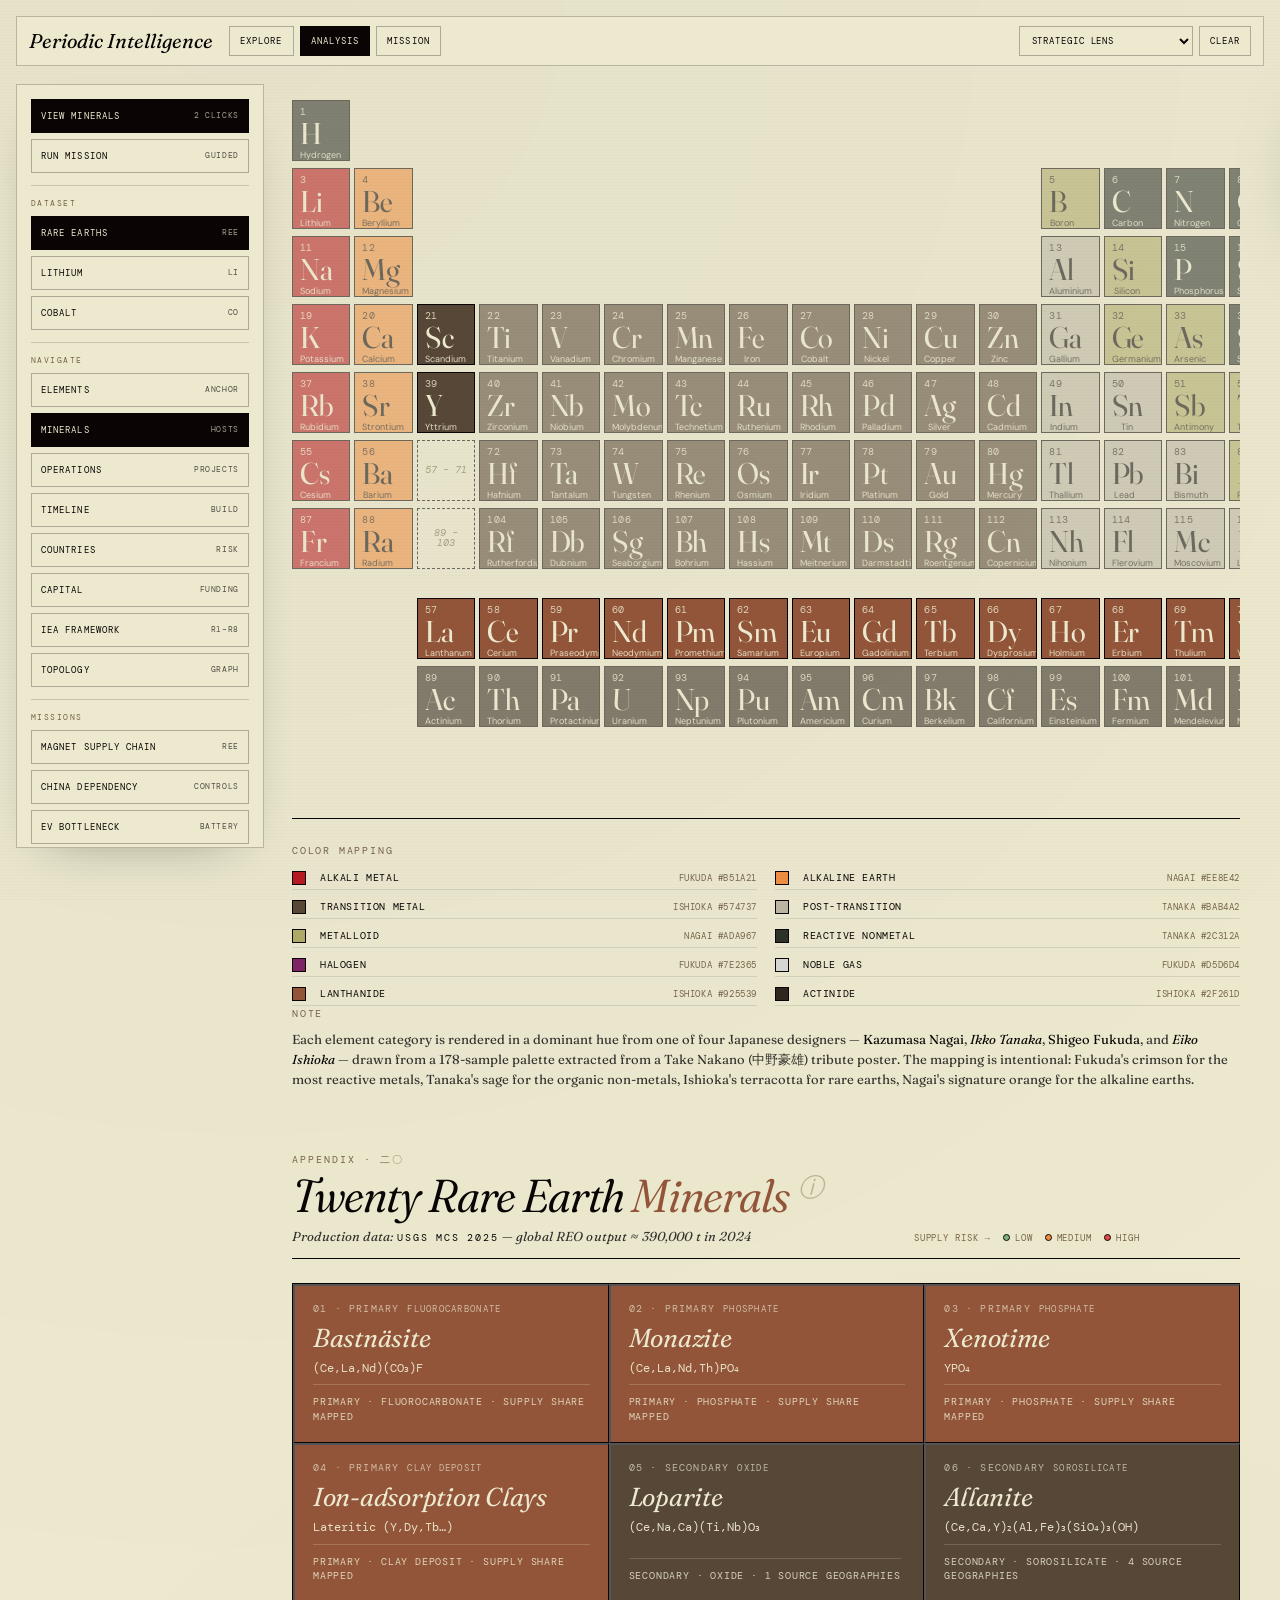
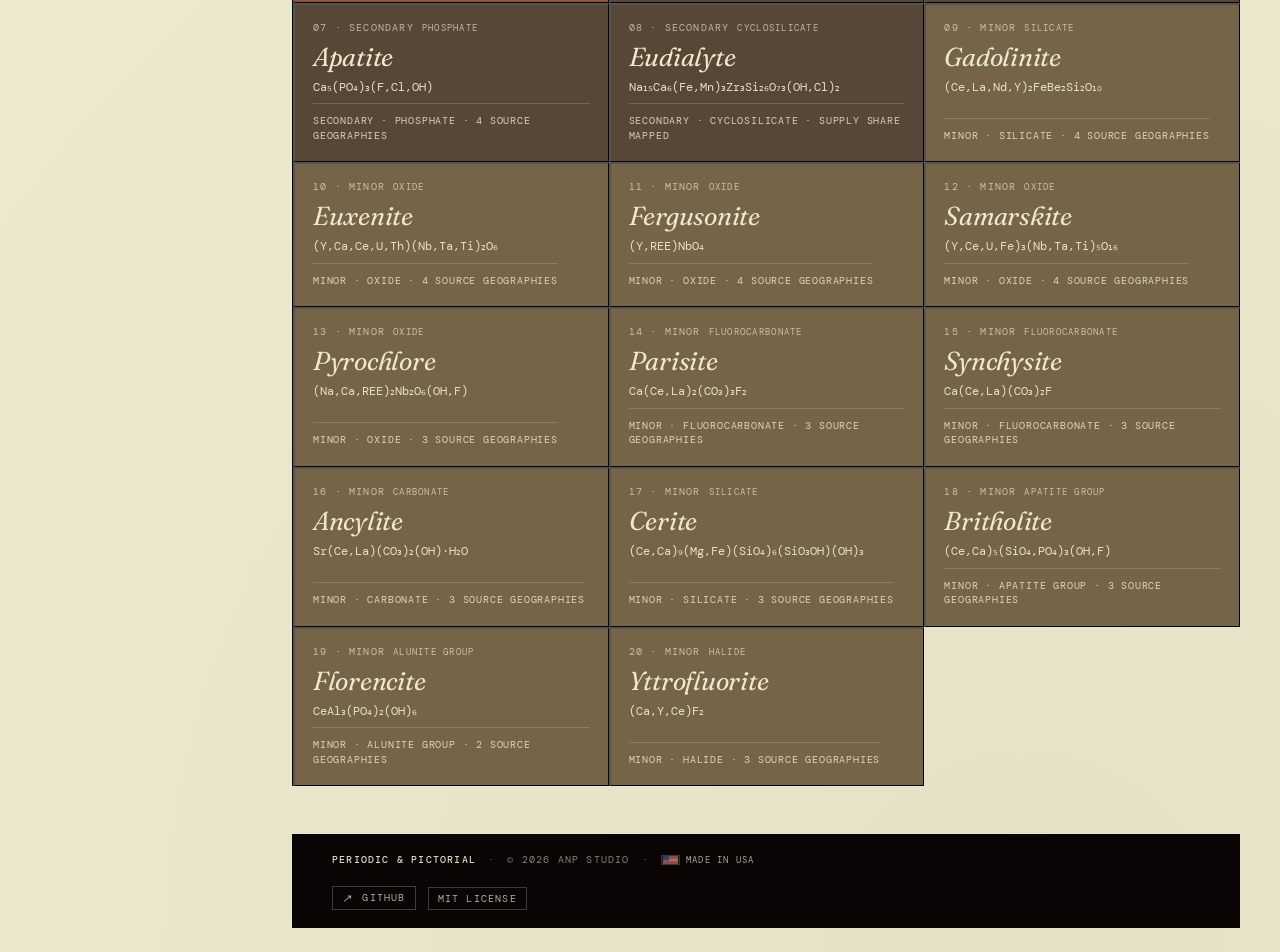
==== commit c001e034: "Restore editorial periodic table as first surface, full scale Previous fixes (R3 order: 150, then fi" ====
--- a/index.html
+++ b/index.html
@@ -1130,7 +1130,7 @@
     display: contents;
   }
   #element-layer {
-    order: 150;
+    order: 5;
     position: relative;
     height: auto;
     z-index: 10;
@@ -1157,49 +1157,11 @@
   #mineral-layer > .colophon-bar { order: 900; }
   #mineral-layer > .site-footer { order: 910; }
   #mineral-layer > .sticky-util { order: 1000; }
-  /* The table itself remains a stable PERSISTENT BOTTOM DOCK within the global
-     element layer. It renders once on app init, never unmounts, never moves
-     between modes, and is visible on every panel without scrolling.
-     PRD 1.1 doctrine — restored after R3 regression sequence. */
-  body.pi-shell #element-layer {
-    margin: 0;
-    min-height: 0;
-    height: 0;
-  }
-  body.pi-shell .table-wrap {
-    position: fixed;
-    bottom: 0;
-    left: 280px;            /* clear the 248px left panel + 16px gutter + 16px gap */
-    right: 16px;
-    height: 35vh;
-    min-height: 240px;
-    z-index: 10;
-    background: var(--bg-paper);
-    border-top: 1px solid var(--ink);
-    box-shadow: 0 -8px 24px -12px rgba(11,4,4,0.18);
-    overflow: auto;
-    padding: 10px 12px 6px;
-    display: block !important;  /* never conditionally hidden — D1 mandate */
-    pointer-events: auto;
-  }
-  /* Compact cell sizing inside the dock so the full 9-row table fits 35vh. */
-  body.pi-shell .table-wrap .ptable {
-    grid-template-columns: repeat(18, minmax(36px, 1fr));
-    grid-template-rows: repeat(7, minmax(34px, auto)) 14px repeat(2, minmax(34px, auto));
-    min-width: 0;
-    gap: 3px;
-  }
-  body.pi-shell .table-wrap .el {
-    min-height: 34px;
-    padding: 3px 4px;
-  }
-  body.pi-shell .table-wrap .el .sym { font-size: 13px; }
-  body.pi-shell .table-wrap .el .num { font-size: 8px; }
-  body.pi-shell .table-wrap .el .nm,
-  body.pi-shell .table-wrap .el .name,
-  body.pi-shell .table-wrap .el .mass { display: none; }
-  /* Body must reserve space below content for the fixed dock. */
-  body.pi-shell { padding-bottom: calc(35vh + 24px); }
+  /* The periodic table renders at full editorial scale as the FIRST content
+     surface on every panel. .table-wrap and .ptable use the base styling
+     (position: relative; full 58px cells; all labels visible) — no compact
+     overrides, no fixed dock. The table is on top, content flows below it. */
+  body.pi-shell { padding-bottom: 24px; }
 
   /* Sections render in document flow above the docked table layer (z-10).
      z-20 keeps them visually atop, but they DO NOT contain the periodic table. */
@@ -1424,20 +1386,8 @@
     /* On narrow viewports, hide the missions block in analysis mode (visible
        via the Mission tab when needed) and tighten the nav block padding. */
     body.pi-mode-analysis .pi-left-panel .pi-block-missions { display: none; }
-    body.pi-shell .table-wrap {
-      left: 8px;
-      right: 8px;
-      height: 32vh;
-      min-height: 200px;
-    }
-    body.pi-shell { padding-bottom: calc(32vh + 24px); }
   }
   @media (max-width: 720px) {
-    body.pi-shell .table-wrap {
-      height: 30vh;
-      min-height: 180px;
-    }
-    body.pi-shell { padding-bottom: calc(30vh + 24px); }
     .pi-bottom-strip {
       left: 8px;
       right: 8px;
--- a/css/layout.css
+++ b/css/layout.css
@@ -41,7 +41,7 @@
 }
 #mineral-layer { display: contents; }
 #element-layer {
-  order: 150;
+  order: 5;
   position: relative;
   width: 100%;
   height: auto;
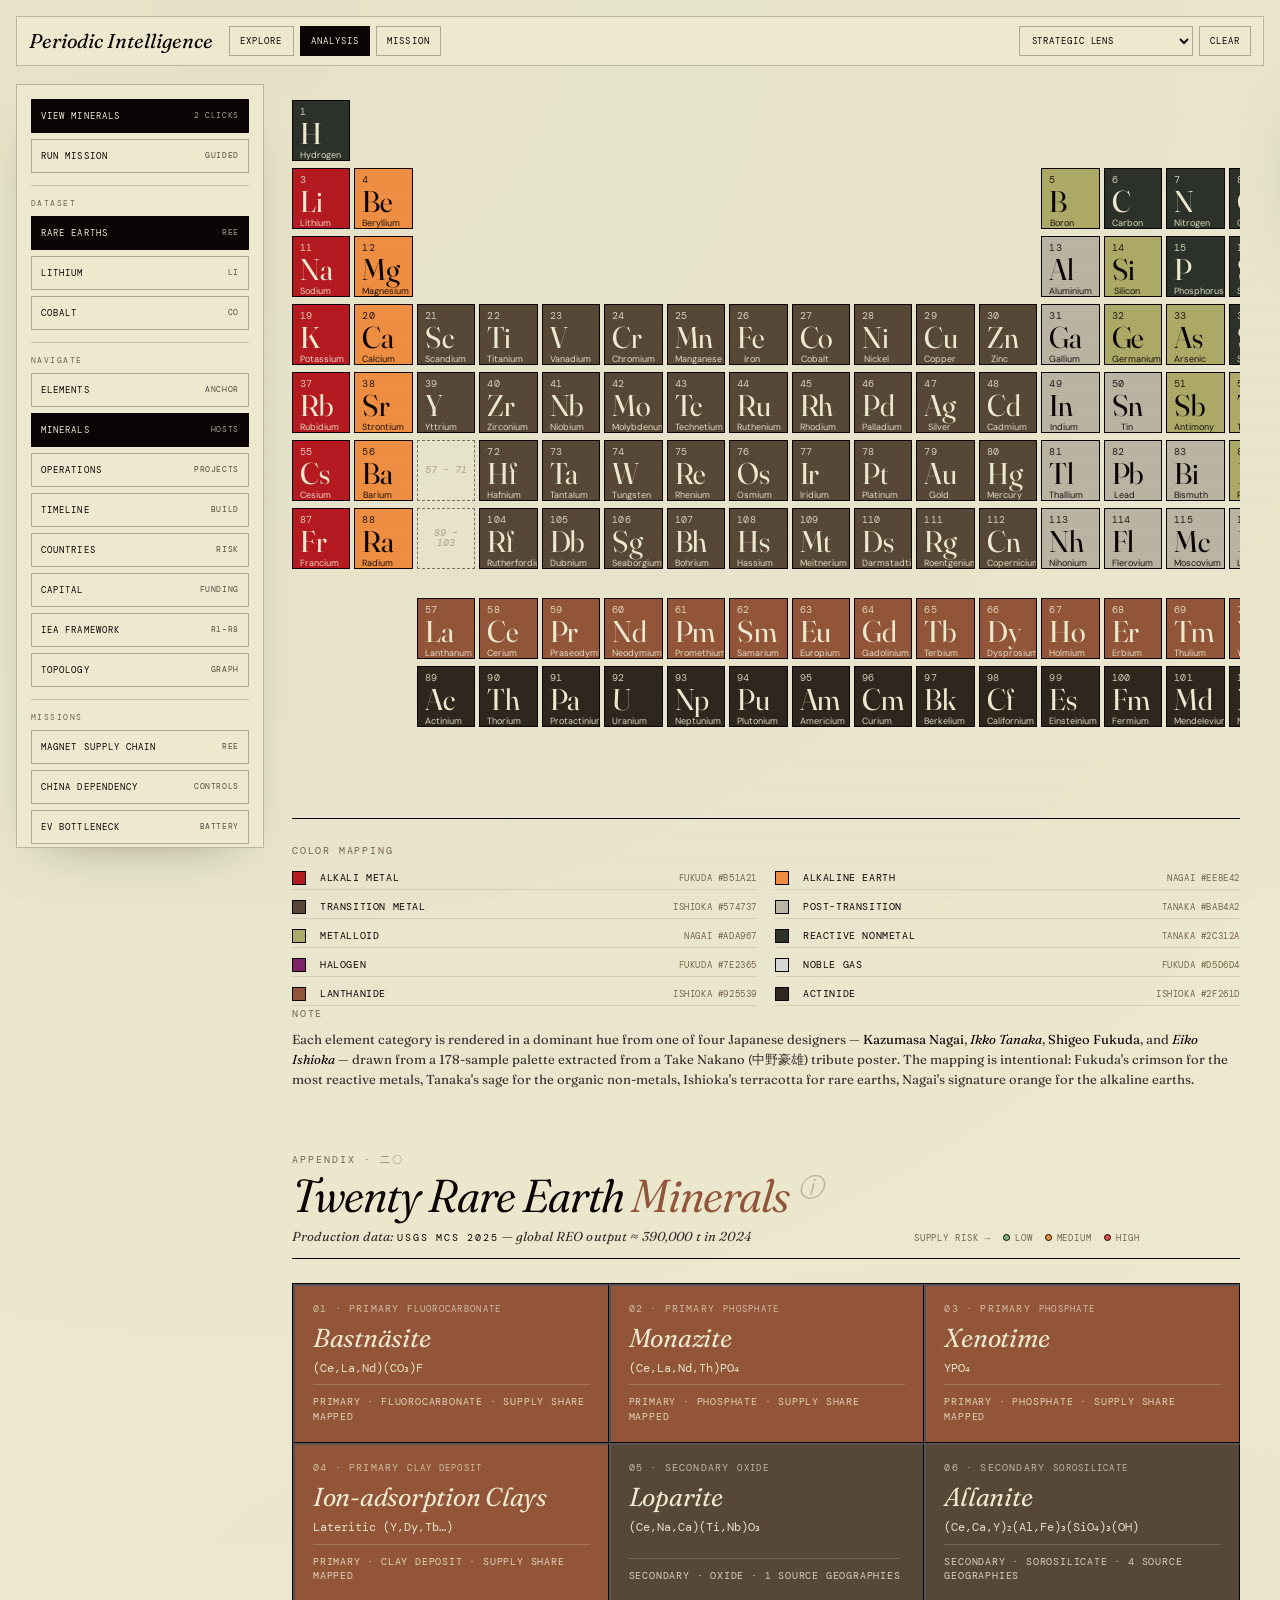
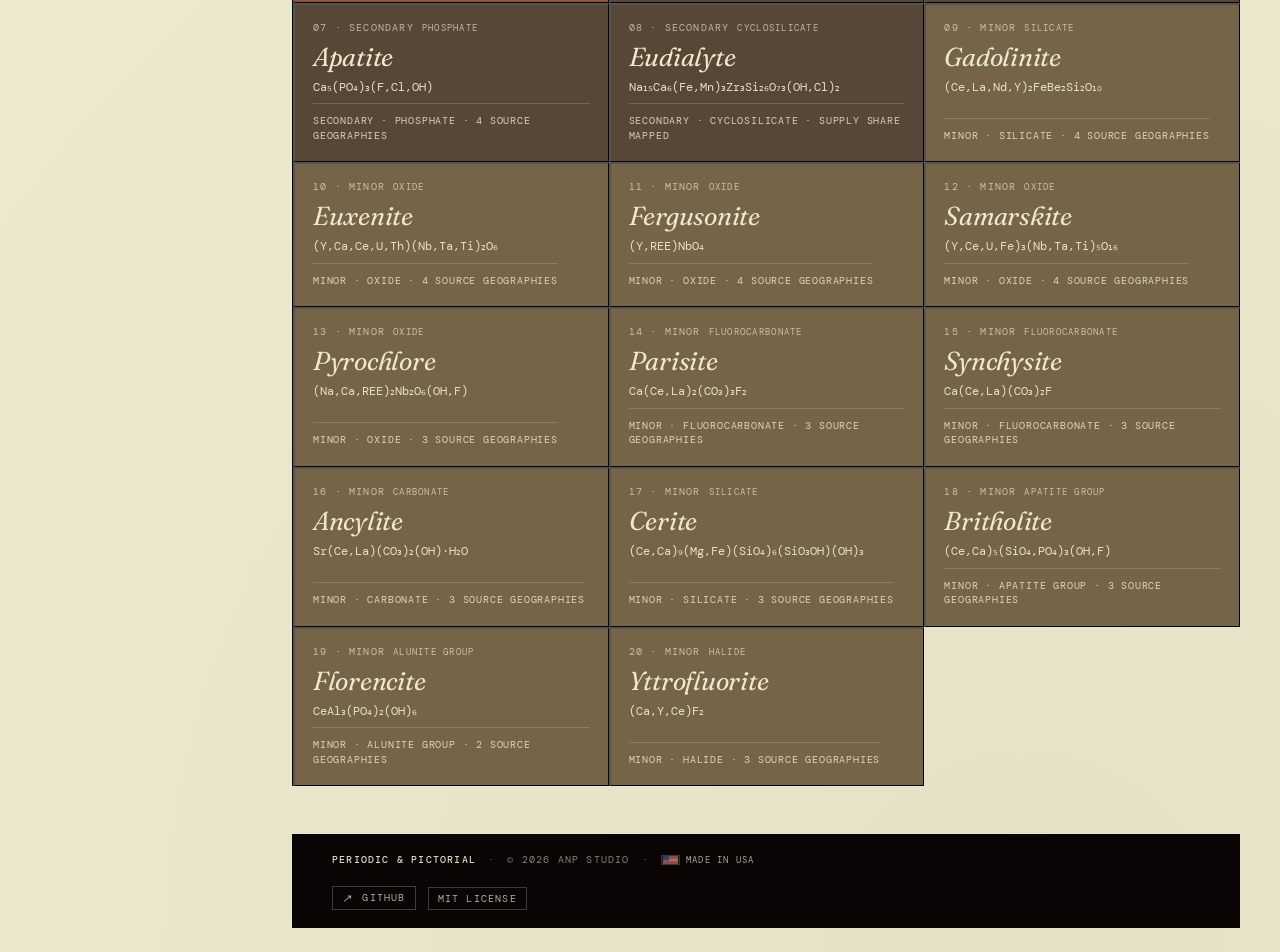
==== commit 21d1c8df: "Remove resting-state dim — no trigger, no timing The substrate rest-state dim (body.pi-shell .ptable" ====
--- a/index.html
+++ b/index.html
@@ -1192,12 +1192,7 @@
      persistent table). */
   body.pi-panel-substrate footer:not(.site-footer) { display: block; position: relative; z-index: 20; }
 
-  /* Resting-state dim: non-REE cells fade to 42% so the table reads as a
-     reference grid; selection or mission auto-disables this via :has(.el.featured)
-     or via the mission rule's higher specificity. */
-  body.pi-shell .ptable:not(:has(.el.featured)) .el:not([data-cat="lanthanide"]):not([data-n="21"]):not([data-n="39"]) {
-    opacity: 0.55;
-  }
+  /* Cell opacity transition kept for mission / lens / selection-triggered dims. */
   body.pi-shell .el { transition: opacity 0.25s ease; }
 
   body.pi-panel-substrate .minerals-section,
@@ -9449,8 +9444,12 @@
     try {
       const saved = localStorage.getItem(LS_KEY);
       if (saved) {
-        /* Strip any persisted dataset param so we always land on REE on cold start */
-        const cleaned = saved.replace(/[#&]dataset=[a-z]+/g, "").replace(/^&/, "#");
+        /* Strip persisted dataset + scenario params so cold start lands on REE
+           with no active scenario (avoids ghost dims from a prior session). */
+        const cleaned = saved
+          .replace(/[#&]dataset=[a-z]+/g, "")
+          .replace(/[#&]scenario=[a-z]+/g, "")
+          .replace(/^&/, "#");
         const final = cleaned.startsWith("#") ? cleaned : (cleaned ? "#" + cleaned : "");
         if (final) history.replaceState(null, "", location.pathname + location.search + final);
       }
